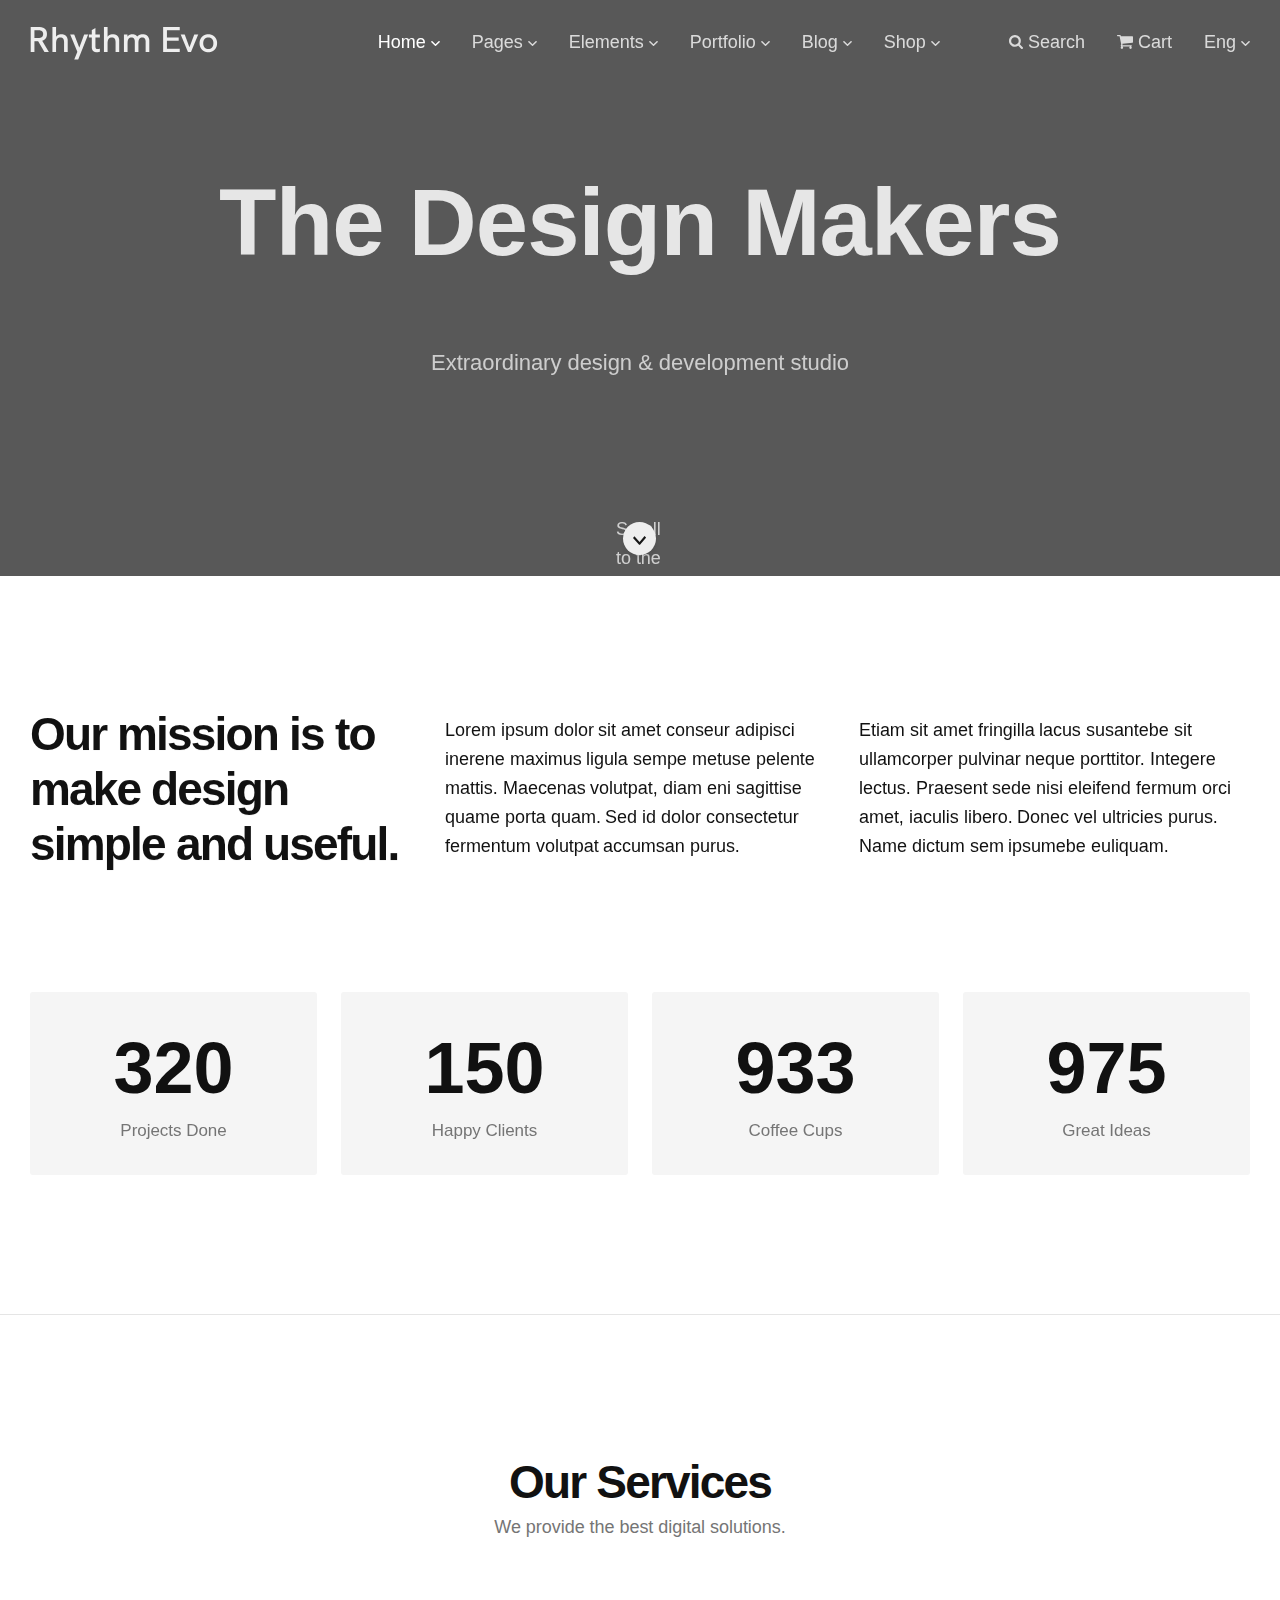
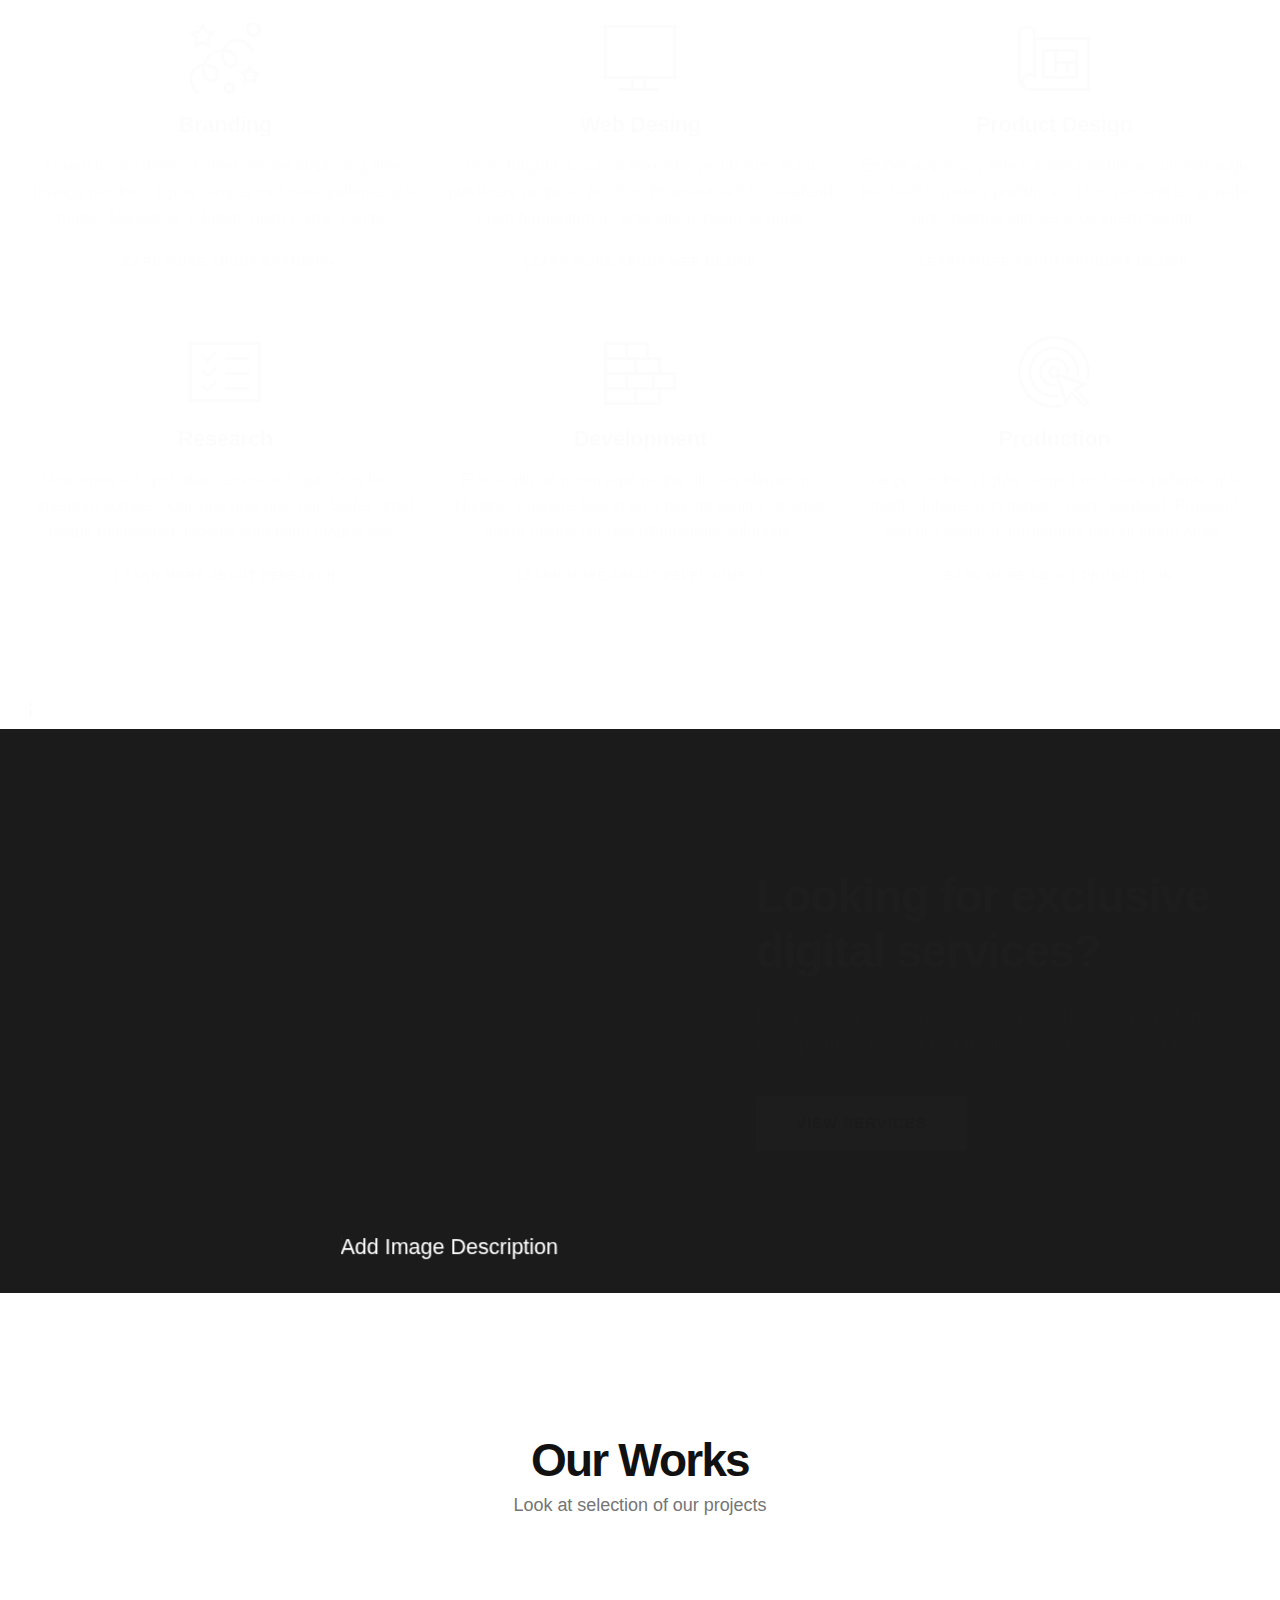
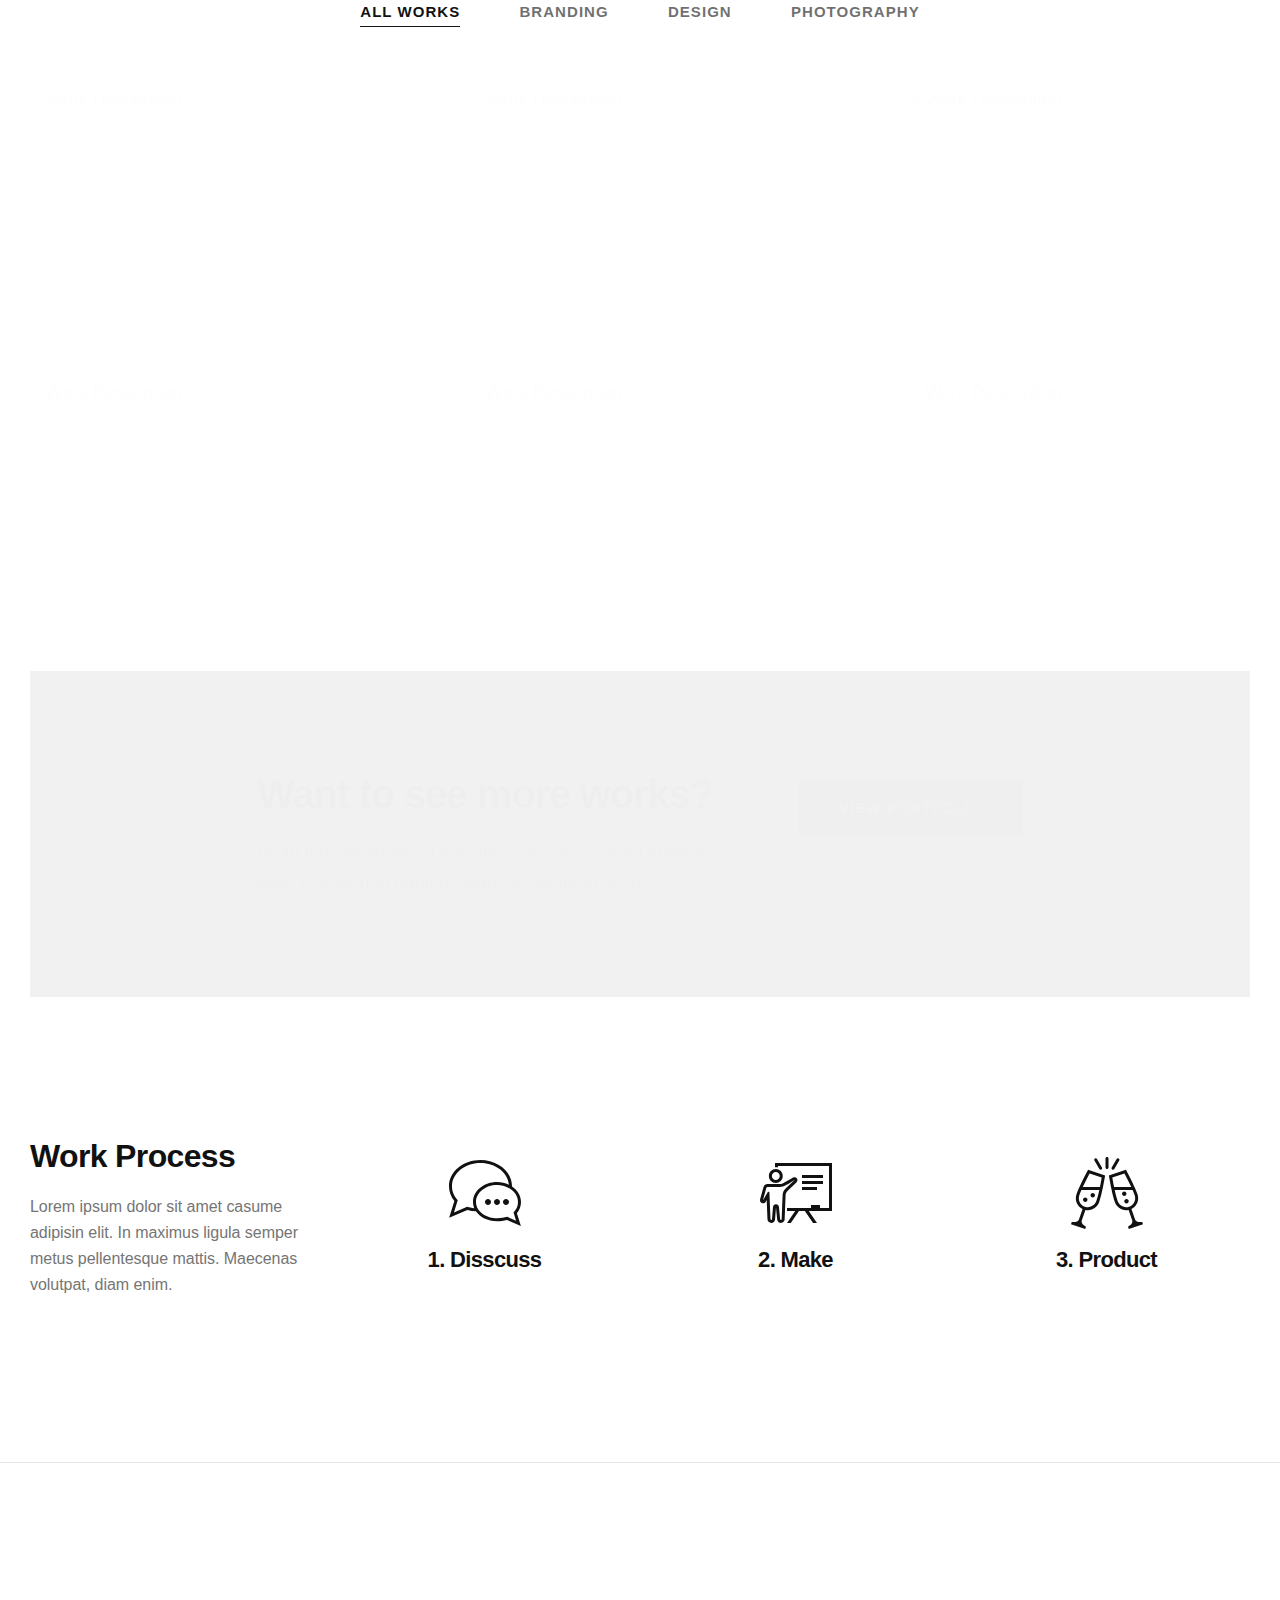
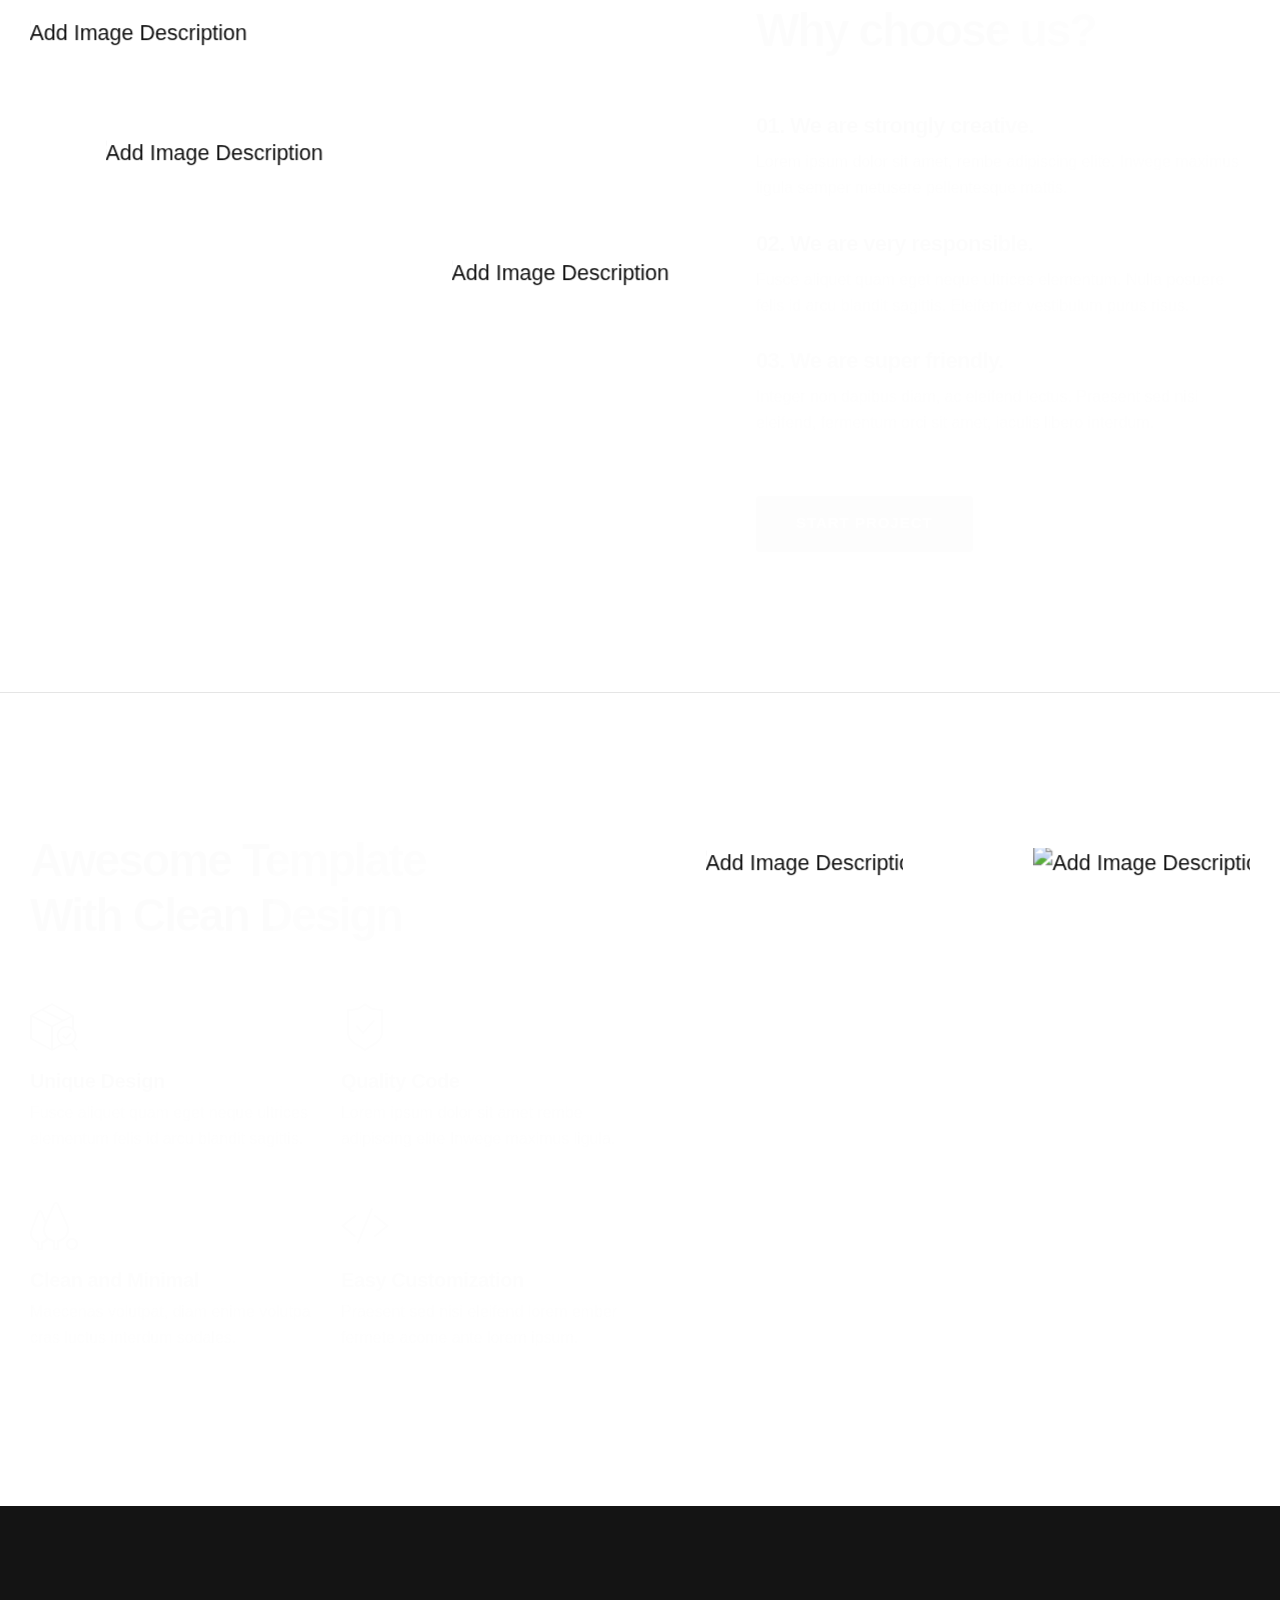
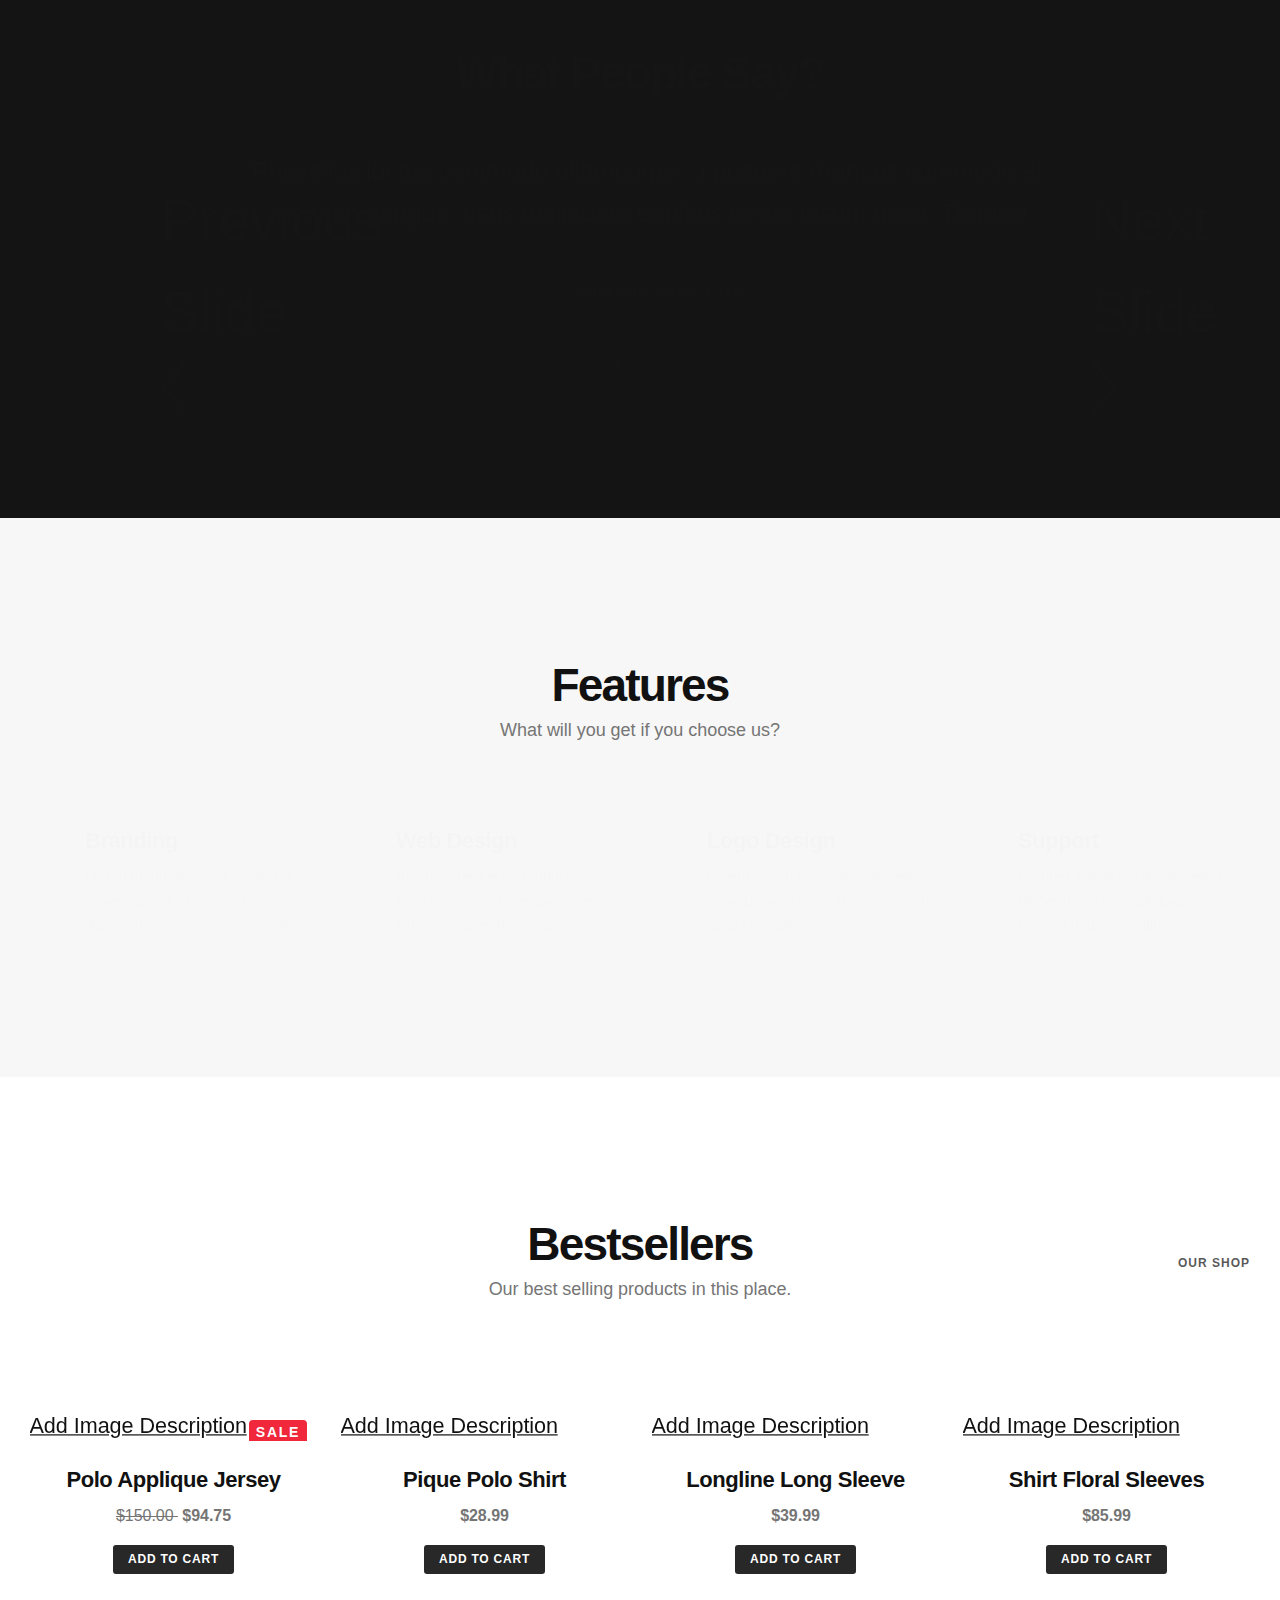
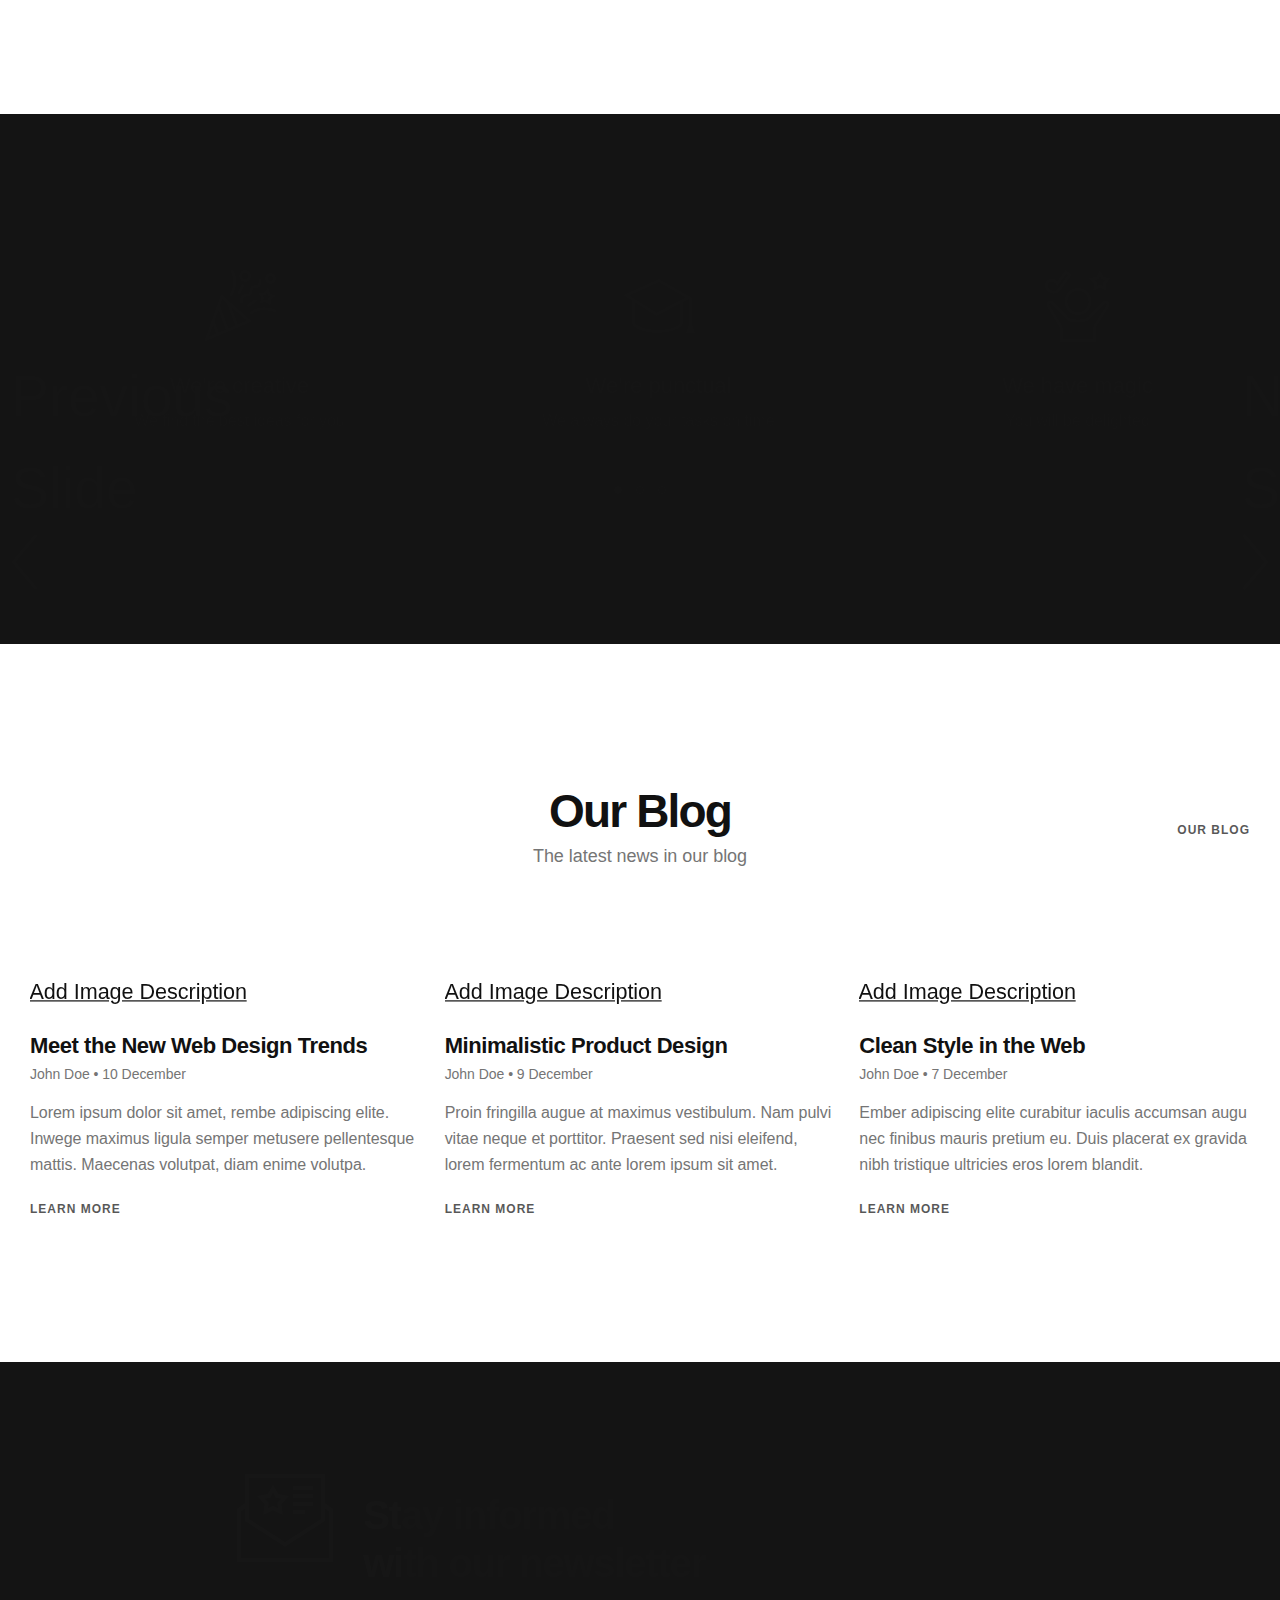
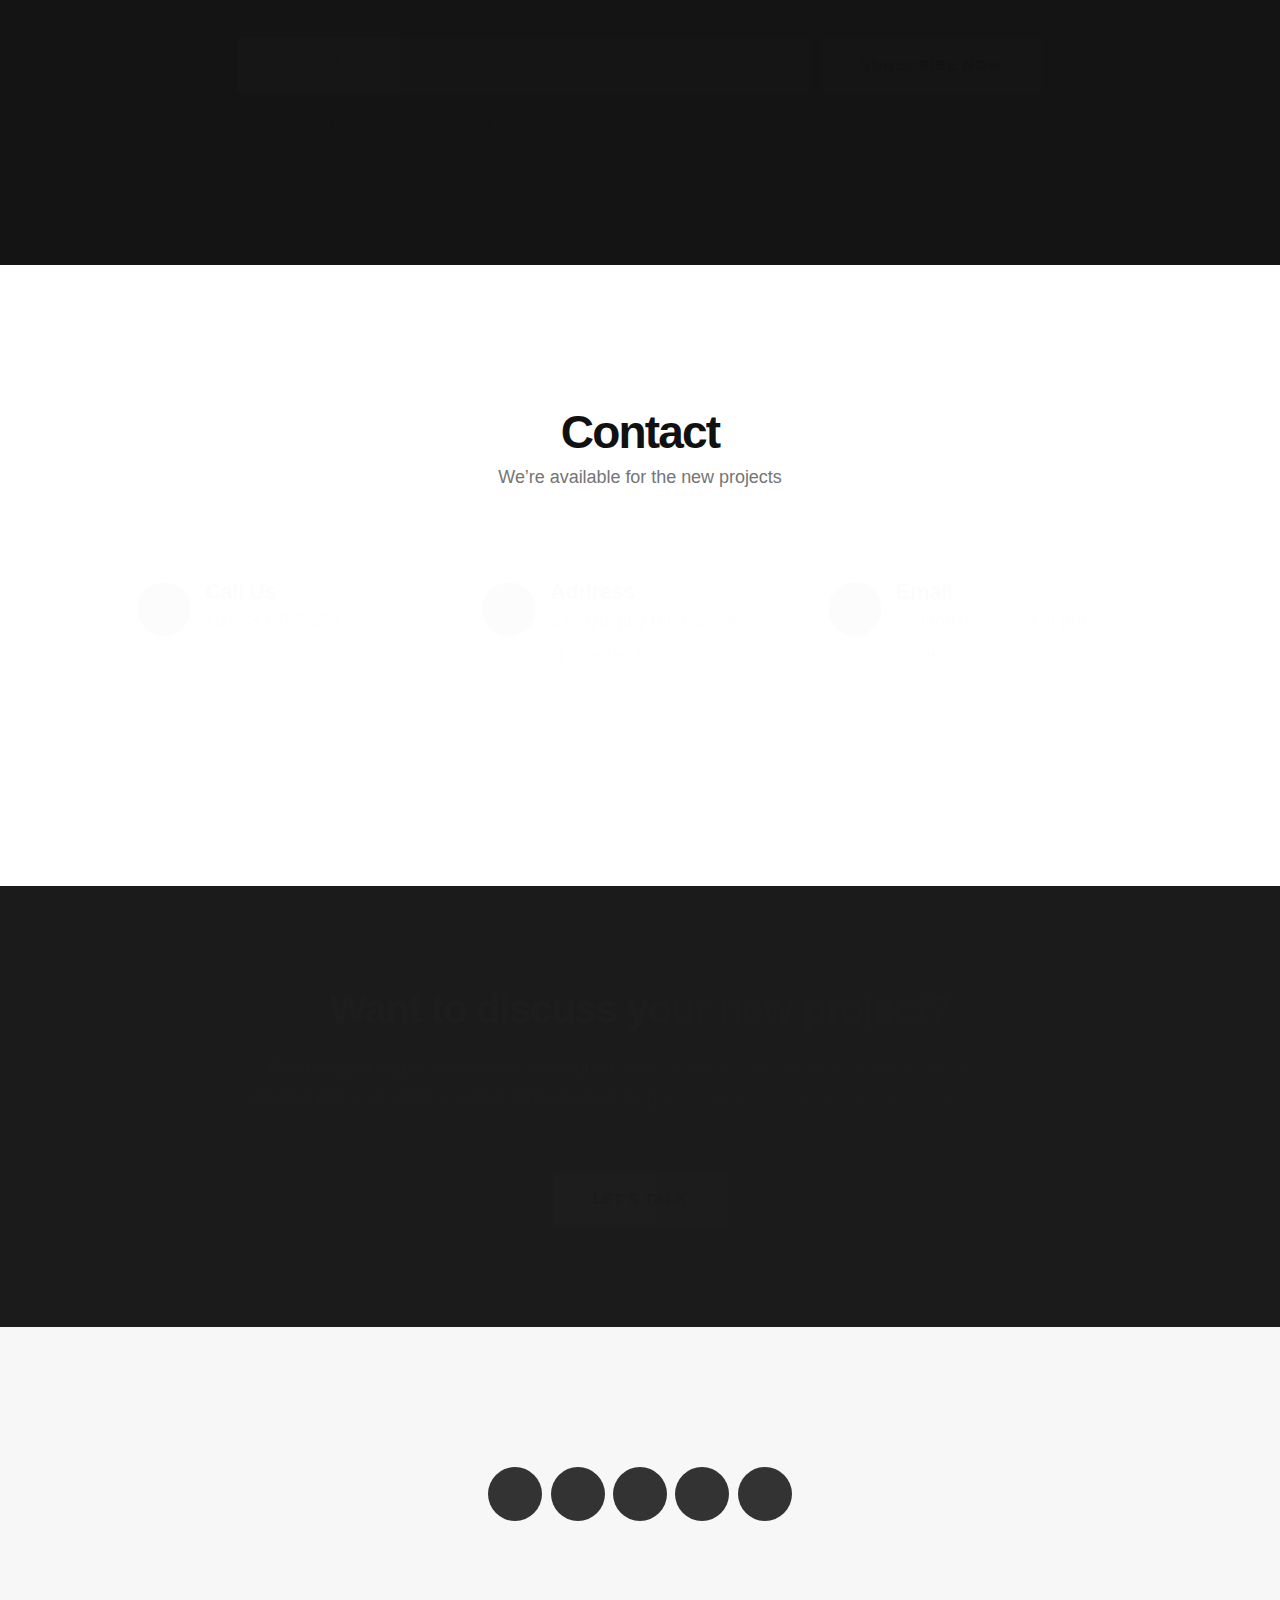
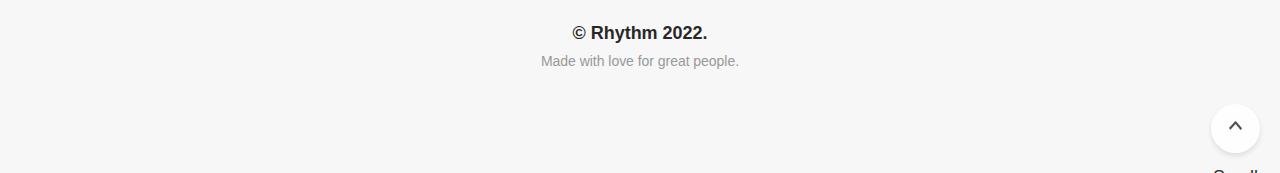
==== index.html @ b348f6f2 "Some cool assets B)" ====
<!DOCTYPE html>
<html lang="en" data-fbscriptallow="true" class="no-mobile no-touch" style="--vh:5.76px;"><link type="text/css" rel="stylesheet" id="dark-mode-custom-link"><link type="text/css" rel="stylesheet" id="dark-mode-general-link"><style lang="en" type="text/css" id="dark-mode-custom-style"></style><style lang="en" type="text/css" id="dark-mode-native-style"></style><style lang="en" type="text/css" id="dark-mode-native-sheet"></style><head><meta http-equiv="Content-Type" content="text/html; charset=UTF-8">
        <title>AceSardonyx</title>
        <meta name="description" content="KaiokaCore Beta">  
        
        <meta name="author" content="https://teakai.xyz">
        <!--[if IE]><meta http-equiv='X-UA-Compatible' content='IE=edge,chrome=1'><![endif]-->
        <meta name="viewport" content="width=device-width, initial-scale=1.0">
        
        <!-- Icon -->
        <link rel="shortcut icon" href="./favicon.ico">

        <!-- le style -->
        <link rel="stylesheet" href="./css/bootstrap.min.css">
        <link rel="stylesheet" href="./css/style.css">
        <link rel="stylesheet" href="./css/style-responsive.css">
        <link rel="stylesheet" href="./css/vertical-rhythm.min.css">
        <link rel="stylesheet" href="./css/magnific-popup.css">
        <link rel="stylesheet" href="./css/owl.carousel.css">
        <link rel="stylesheet" href="./css/animate.min.css">
        <link rel="stylesheet" href="./css/splitting.css">
        
    <script>(function(){class RuffleMimeType{constructor(a,b,c){this.type=a,this.description=b,this.suffixes=c}}class RuffleMimeTypeArray{constructor(a){this.__mimetypes=[],this.__named_mimetypes={};for(let b of a)this.install(b)}install(a){let b=this.__mimetypes.length;this.__mimetypes.push(a),this.__named_mimetypes[a.type]=a,this[a.type]=a,this[b]=a}item(a){return this.__mimetypes[a]}namedItem(a){return this.__named_mimetypes[a]}get length(){return this.__mimetypes.length}}class RufflePlugin extends RuffleMimeTypeArray{constructor(a,b,c,d){super(d),this.name=a,this.description=b,this.filename=c}install(a){a.enabledPlugin||(a.enabledPlugin=this),super.install(a)}}class RufflePluginArray{constructor(a){this.__plugins=[],this.__named_plugins={};for(let b of a)this.install(b)}install(a){let b=this.__plugins.length;this.__plugins.push(a),this.__named_plugins[a.name]=a,this[a.name]=a,this[b]=a}item(a){return this.__plugins[a]}namedItem(a){return this.__named_plugins[a]}refresh(){}get length(){return this.__plugins.length}}const FLASH_PLUGIN=new RufflePlugin("Shockwave Flash","Shockwave Flash 32.0 r0","ruffle.js",[new RuffleMimeType("application/futuresplash","Shockwave Flash","spl"),new RuffleMimeType("application/x-shockwave-flash","Shockwave Flash","swf"),new RuffleMimeType("application/x-shockwave-flash2-preview","Shockwave Flash","swf"),new RuffleMimeType("application/vnd.adobe.flash.movie","Shockwave Flash","swf")]);function install_plugin(a){navigator.plugins.install||Object.defineProperty(navigator,"plugins",{value:new RufflePluginArray(navigator.plugins),writable:!1}),navigator.plugins.install(a),0<a.length&&!navigator.mimeTypes.install&&Object.defineProperty(navigator,"mimeTypes",{value:new RuffleMimeTypeArray(navigator.mimeTypes),writable:!1});for(var b=0;b<a.length;b+=1)navigator.mimeTypes.install(a[b])}install_plugin(FLASH_PLUGIN);})();</script><script src="chrome-extension://donbcfbmhbcapadipfkeojnmajbakjdc/dist/ruffle.js?id=87839919395"></script><style id="fit-vids-style">.fluid-width-video-wrapper{width:100%;position:relative;padding:0;}.fluid-width-video-wrapper iframe,.fluid-width-video-wrapper object,.fluid-width-video-wrapper embed {position:absolute;top:0;left:0;width:100%;height:100%;}</style><meta name="shimejiBrowserExtensionId" content="gohjpllcolmccldfdggmamodembldgpc" data-version="1.6.5"><style type="text/css">
@charset "UTF-8";
/*!
 * jQuery contextMenu - Plugin for simple contextMenu handling
 *
 * Version: v2.5.0
 *
 * Authors: Björn Brala (SWIS.nl), Rodney Rehm, Addy Osmani (patches for FF)
 * Web: http://swisnl.github.io/jQuery-contextMenu/
 *
 * Copyright (c) 2011-2017 SWIS BV and contributors
 *
 * Licensed under
 *   MIT License http://www.opensource.org/licenses/mit-license
 *
 * Date: 2017-05-25T11:30:28.663Z
 */
@-webkit-keyframes cm-spin {
  0% {
    -webkit-transform: translateY(-50%) rotate(0deg);
            transform: translateY(-50%) rotate(0deg);
  }
  100% {
    -webkit-transform: translateY(-50%) rotate(359deg);
            transform: translateY(-50%) rotate(359deg);
  }
}
@-o-keyframes cm-spin {
  0% {
    -webkit-transform: translateY(-50%) rotate(0deg);
         -o-transform: translateY(-50%) rotate(0deg);
            transform: translateY(-50%) rotate(0deg);
  }
  100% {
    -webkit-transform: translateY(-50%) rotate(359deg);
         -o-transform: translateY(-50%) rotate(359deg);
            transform: translateY(-50%) rotate(359deg);
  }
}
@keyframes cm-spin {
  0% {
    -webkit-transform: translateY(-50%) rotate(0deg);
         -o-transform: translateY(-50%) rotate(0deg);
            transform: translateY(-50%) rotate(0deg);
  }
  100% {
    -webkit-transform: translateY(-50%) rotate(359deg);
         -o-transform: translateY(-50%) rotate(359deg);
            transform: translateY(-50%) rotate(359deg);
  }
}

@font-face {
  font-family: "context-menu-icons";
  font-style: normal;
  font-weight: normal;

  src: url("font/context-menu-icons.eot?4yg1f");
  src: url("font/context-menu-icons.eot?4yg1f#iefix") format("embedded-opentype"), url("font/context-menu-icons.woff2?4yg1f") format("woff2"), url("font/context-menu-icons.woff?4yg1f") format("woff"), url("font/context-menu-icons.ttf?4yg1f") format("truetype");
}

.context-menu-icon-add:before {
  content: "EA01";
}

.context-menu-icon-copy:before {
  content: "EA02";
}

.context-menu-icon-cut:before {
  content: "EA03";
}

.context-menu-icon-delete:before {
  content: "EA04";
}

.context-menu-icon-edit:before {
  content: "EA05";
}

.context-menu-icon-loading:before {
  content: "EA06";
}

.context-menu-icon-paste:before {
  content: "EA07";
}

.context-menu-icon-quit:before {
  content: "EA08";
}

.context-menu-icon::before {
  position: absolute;
  top: 50%;
  left: 0;
  width: 2em;
  font-family: "context-menu-icons";
  font-size: 1em;
  font-style: normal;
  font-weight: normal;
  line-height: 1;
  color: #2980b9;
  text-align: center;
  -webkit-transform: translateY(-50%);
      -ms-transform: translateY(-50%);
       -o-transform: translateY(-50%);
          transform: translateY(-50%);

  -webkit-font-smoothing: antialiased;
  -moz-osx-font-smoothing: grayscale;
}

.context-menu-icon.context-menu-hover:before {
  color: #fff;
}

.context-menu-icon.context-menu-disabled::before {
  color: #bbb;
}

.context-menu-icon.context-menu-icon-loading:before {
  -webkit-animation: cm-spin 2s infinite;
       -o-animation: cm-spin 2s infinite;
          animation: cm-spin 2s infinite;
}

.context-menu-icon.context-menu-icon--fa {
  display: list-item;
  font-family: inherit;
}
.context-menu-icon.context-menu-icon--fa::before {
  position: absolute;
  top: 50%;
  left: 0;
  width: 2em;
  font-family: FontAwesome;
  font-size: 1em;
  font-style: normal;
  font-weight: normal;
  line-height: 1;
  color: #2980b9;
  text-align: center;
  -webkit-transform: translateY(-50%);
      -ms-transform: translateY(-50%);
       -o-transform: translateY(-50%);
          transform: translateY(-50%);

  -webkit-font-smoothing: antialiased;
  -moz-osx-font-smoothing: grayscale;
}
.context-menu-icon.context-menu-icon--fa.context-menu-hover:before {
  color: #fff;
}
.context-menu-icon.context-menu-icon--fa.context-menu-disabled::before {
  color: #bbb;
}

.context-menu-list {
  position: absolute;
  display: inline-block;
  min-width: 13em;
  max-width: 26em;
  padding: .25em 0;
  margin: .3em;
  font-family: inherit;
  font-size: inherit;
  list-style-type: none;
  background: #fff;
  border: 1px solid #bebebe;
  border-radius: .2em;
  -webkit-box-shadow: 0 2px 5px rgba(0, 0, 0, .5);
          box-shadow: 0 2px 5px rgba(0, 0, 0, .5);
}

.context-menu-item {
  position: relative;
  padding: .2em 2em;
  color: #2f2f2f;
  -webkit-user-select: none;
     -moz-user-select: none;
      -ms-user-select: none;
          user-select: none;
  background-color: #fff;
}

.context-menu-separator {
  padding: 0;
  margin: .35em 0;
  border-bottom: 1px solid #e6e6e6;
}

.context-menu-item > label > input,
.context-menu-item > label > textarea {
  -webkit-user-select: text;
     -moz-user-select: text;
      -ms-user-select: text;
          user-select: text;
}

.context-menu-item.context-menu-hover {
  color: #fff;
  cursor: pointer;
  background-color: #2980b9;
}

.context-menu-item.context-menu-disabled {
  color: #bbb;
  cursor: default;
  background-color: #fff;
}

.context-menu-input.context-menu-hover {
  color: #2f2f2f;
  cursor: default;
}

.context-menu-submenu:after {
  position: absolute;
  top: 50%;
  right: .5em;
  z-index: 1;
  width: 0;
  height: 0;
  content: '';
  border-color: transparent transparent transparent #2f2f2f;
  border-style: solid;
  border-width: .25em 0 .25em .25em;
  -webkit-transform: translateY(-50%);
      -ms-transform: translateY(-50%);
       -o-transform: translateY(-50%);
          transform: translateY(-50%);
}

/**
 * Inputs
 */
.context-menu-item.context-menu-input {
  padding: .3em .6em;
}

/* vertically align inside labels */
.context-menu-input > label > * {
  vertical-align: top;
}

/* position checkboxes and radios as icons */
.context-menu-input > label > input[type="checkbox"],
.context-menu-input > label > input[type="radio"] {
  position: relative;
  top: .12em;
  margin-right: .4em;
}

.context-menu-input > label {
  margin: 0;
}

.context-menu-input > label,
.context-menu-input > label > input[type="text"],
.context-menu-input > label > textarea,
.context-menu-input > label > select {
  display: block;
  width: 100%;
  -webkit-box-sizing: border-box;
     -moz-box-sizing: border-box;
          box-sizing: border-box;
}

.context-menu-input > label > textarea {
  height: 7em;
}

.context-menu-item > .context-menu-list {
  top: .3em;
  /* re-positioned by js */
  right: -.3em;
  display: none;
}

.context-menu-item.context-menu-visible > .context-menu-list {
  display: block;
}

.context-menu-accesskey {
  text-decoration: underline;
}
</style><style type="text/css">
@import url('https://fonts.googleapis.com/css?family=Lato');

.context-menu-list {
  font-family: 'Lato', sans-serif !important;
  font-size: 14px;
  text-align: left;
  font-weight: normal;
  width: 200px;
}
.context-menu-item {
  font-weight: inherit;
  font-size: inherit;
  line-height: inherit;
  text-align: left;
}
.contextmenu-item-custom.contextmenu-item-custom__accent:not(:hover) {
  background-color: #f8ffeb;
}
.contextmenu-item-custom.contextmenu-item-custom__success:not(:hover) {
  background-color: #eeffcd;
}
</style><style type="text/css">#_copy{align-items:center;background:#4494d5;border-radius:3px;color:#fff;cursor:pointer;display:flex;font-size:13px;height:30px;justify-content:center;position:absolute;width:60px;z-index:1000}#select-tooltip,#sfModal,.modal-backdrop,div[id^=reader-helper]{display:none!important}.modal-open{overflow:auto!important}._sf_adjust_body{padding-right:0!important}.super_copy_btns_div{position:fixed;width:154px;left:10px;top:45%;background:#e7f1ff;border:2px solid #4595d5;font-weight:600;border-radius:2px;font-family:-apple-system,BlinkMacSystemFont,Segoe UI,PingFang SC,Hiragino Sans GB,Microsoft YaHei,Helvetica Neue,Helvetica,Arial,sans-serif,Apple Color Emoji,Segoe UI Emoji,Segoe UI Symbol;z-index:5000}.super_copy_btns_logo{width:100%;background:#4595d5;text-align:center;font-size:12px;color:#e7f1ff;line-height:30px;height:30px}.super_copy_btns_btn{display:block;width:128px;height:28px;background:#7f5711;border-radius:4px;color:#fff;font-size:12px;border:0;outline:0;margin:8px auto;font-weight:700;cursor:pointer;opacity:.9}.super_copy_btns_btn:hover{opacity:.8}.super_copy_btns_btn:active{opacity:1}</style></head>



    <body class="appear-animate js-focus-visible" _c_t_common="1" _c_t_j1="1">
        
        <!-- Page Loader -->        
        <div class="page-loader" style="display: none;">
            <div class="loader" style="display: none;">Loading...</div>
        </div>
        <!-- End Page Loader -->

        <!-- Skip to Content -->
        <a href="#main" class="btn skip-to-content">Skip to Content</a>
        <!-- End Skip to Content -->
        
        <!-- Page Wrap -->
        <div class="page" id="top">
            
            <!-- Navigation panel -->
            <nav class="main-nav dark stick-fixed wow-menubar js-transparent fadeInDownShort animated transparent">
                <div class="full-wrapper relative clearfix">
                    
                    <!-- Icon -->
                    <div class="nav-logo-wrap local-scroll">
                        <a href="./index.html" class="logo">
                            <img src="./i/logo-white.png" alt="icon" width="188" height="37">
                        </a>
                    </div>
                    
                    <!-- Mobile Menu Button -->
                    <div class="mobile-nav" role="button" tabindex="0" aria-expanded="false" style="height: 85px; line-height: 85px;">
                        <i class="fa fa-bars" aria-hidden="true"></i>
                        <span class="sr-only">Menu</span>
                    </div>
                      
                    <!-- Main Menu -->
                    <div class="inner-nav desktop-nav">
                        <ul class="clearlist">
                            
                            <!-- Item With Sub -->
                            <li>
                                <a href="#" class="mn-has-sub active" role="button" aria-expanded="false" aria-haspopup="true" style="height: 85px; line-height: 85px;">Home <i class="mn-has-sub-icon"></i></a>
                                
                                <!-- Sub Multilevel -->
                                <ul class="mn-sub mn-has-multi">
                                    
                                    <!-- Sub Column -->
                                    <li class="mn-sub-multi">
                                        <a class="#multi-page">Multi Page</a>
                                        
                                        <ul>
                                            <li>
                                                <a href="">Main Demo</a>
                                            </li>
                                            <li>
                                                <a href="http://rhythm.heis.pro/rhythm-evolution/mp-index-01.html">Image Parallax 1</a>
                                            </li>
                                            <li>
                                                <a href="http://rhythm.heis.pro/rhythm-evolution/mp-index-02.html">Image Parallax 2</a>
                                            </li>
                                            <li>
                                                <a href="http://rhythm.heis.pro/rhythm-evolution/mp-index-03.html">Image Parallax 3</a>
                                            </li>
                                            <li>
                                                <a href="http://rhythm.heis.pro/rhythm-evolution/mp-index-04.html">Image Parallax 4</a>
                                            </li>
                                            <li>
                                                <a href="http://rhythm.heis.pro/rhythm-evolution/mp-index-06.html">Image Parallax 5</a>
                                            </li>
                                            <li>
                                                <a href="http://rhythm.heis.pro/rhythm-evolution/mp-index-12.html">Fullwidth Image</a>
                                            </li>
                                            <li>
                                                <a href="http://rhythm.heis.pro/rhythm-evolution/mp-index-05.html">Text Rotator</a>
                                            </li>
                                            <li>
                                                <a href="http://rhythm.heis.pro/rhythm-evolution/mp-index-15.html">Typed Text</a>
                                            </li>
                                            <li>
                                                <a href="http://rhythm.heis.pro/rhythm-evolution/mp-index-07.html">Slider Fullscreen</a>
                                            </li>
                                            <li>
                                                <a href="http://rhythm.heis.pro/rhythm-evolution/mp-index-08.html">Slider Zoom Effect</a>
                                            </li>
                                            <li>
                                                <a href="http://rhythm.heis.pro/rhythm-evolution/mp-index-09.html">Slider Fullwidth</a>
                                            </li>
                                            <li>
                                                <a href="http://rhythm.heis.pro/rhythm-evolution/mp-index-10.html">Slider Background</a>
                                            </li>
                                        </ul>
                                        
                                    </li>
                                    <!-- End Sub Column -->
                                    
                                    <!-- Sub Column -->
                                    <li class="mn-sub-multi">
                                        <a class="mn-group-title">&nbsp;</a>
                                        
                                        <ul>
                                            <li>
                                                <a href="http://rhythm.heis.pro/rhythm-evolution/mp-index-17.html">Slider Animation 1</a>
                                            </li>
                                            <li>
                                                <a href="http://rhythm.heis.pro/rhythm-evolution/mp-index-18.html">Slider Animation 2</a>
                                            </li>
                                            <li>
                                                <a href="http://rhythm.heis.pro/rhythm-evolution/mp-index-20.html">Content Slider</a>
                                            </li>
                                            <li>
                                                <a href="http://rhythm.heis.pro/rhythm-evolution/mp-index-11.html">With Play Button</a>
                                            </li>
                                            <li>
                                                <a href="http://rhythm.heis.pro/rhythm-evolution/mp-index-13.html">BG Video Fullwidth</a>
                                            </li>
                                            <li>
                                                <a href="http://rhythm.heis.pro/rhythm-evolution/mp-index-14.html">BG Video Fullscreen</a>
                                            </li>
                                            <li>
                                                <a href="http://rhythm.heis.pro/rhythm-evolution/mp-index-19.html">BG HTML5 Video</a>
                                            </li>
                                            <li>
                                                <a href="http://rhythm.heis.pro/rhythm-evolution/mp-index-23.html">Floating Image</a>
                                            </li>
                                            <li>
                                                <a href="http://rhythm.heis.pro/rhythm-evolution/mp-index-24.html">Floating Images</a>
                                            </li>
                                            <li>
                                                <a href="http://rhythm.heis.pro/rhythm-evolution/mp-index-21.html">Wave Edge</a>
                                            </li>
                                            <li>
                                                <a href="http://rhythm.heis.pro/rhythm-evolution/mp-index-22.html">Round Edge</a>
                                            </li>
                                            <li>
                                                <a href="http://rhythm.heis.pro/rhythm-evolution/mp-index-16.html">Agency Header</a>
                                            </li>
                                            <li>
                                                <a href="http://rhythm.heis.pro/rhythm-evolution/intro-dark.html">Dark Version <span class="label-new round">New</span></a>
                                            </li>
                                        </ul>
                                        
                                    </li>
                                    <!-- End Sub Column -->
                                    
                                    
                                    <!-- Sub Column -->
                                    <li class="mn-sub-multi">
                                        <a class="mn-group-title" href="http://rhythm.heis.pro/rhythm-evolution/intro.html#one-page">One Page</a>
                                        
                                        <ul>
                                            <li>
                                                <a href="http://rhythm.heis.pro/rhythm-evolution/index.html">Main Demo</a>
                                            </li>
                                            <li>
                                                <a href="http://rhythm.heis.pro/rhythm-evolution/index-01.html">Image Parallax 1</a>
                                            </li>
                                            <li>
                                                <a href="http://rhythm.heis.pro/rhythm-evolution/index-02.html">Image Parallax 2</a>
                                            </li>
                                            <li>
                                                <a href="http://rhythm.heis.pro/rhythm-evolution/index-03.html">Image Parallax 3</a>
                                            </li>
                                            <li>
                                                <a href="http://rhythm.heis.pro/rhythm-evolution/index-04.html">Image Parallax 4</a>
                                            </li>
                                            <li>
                                                <a href="http://rhythm.heis.pro/rhythm-evolution/index-06.html">Image Parallax 5</a>
                                            </li>
                                            <li>
                                                <a href="http://rhythm.heis.pro/rhythm-evolution/index-12.html">Fullwidth Image</a>
                                            </li>
                                            <li>
                                                <a href="http://rhythm.heis.pro/rhythm-evolution/index-05.html">Text Rotator</a>
                                            </li>
                                            <li>
                                                <a href="http://rhythm.heis.pro/rhythm-evolution/index-15.html">Typed Text</a>
                                            </li>
                                            <li>
                                                <a href="http://rhythm.heis.pro/rhythm-evolution/index-07.html">Slider Fullscreen</a>
                                            </li>
                                            <li>
                                                <a href="http://rhythm.heis.pro/rhythm-evolution/index-08.html">Slider Zoom Effect</a>
                                            </li>
                                            <li>
                                                <a href="http://rhythm.heis.pro/rhythm-evolution/index-09.html">Slider Fullwidth</a>
                                            </li>
                                            <li>
                                                <a href="http://rhythm.heis.pro/rhythm-evolution/index-10.html">Slider Background</a>
                                            </li>
                                        </ul>
                                        
                                    </li>
                                    <!-- End Sub Column -->
                                    
                                    <!-- Sub Column -->
                                    <li class="mn-sub-multi">
                                        <a class="mn-group-title">&nbsp;</a>
                                        
                                        <ul>
                                            <li>
                                                <a href="http://rhythm.heis.pro/rhythm-evolution/index-17.html">Slider Animation 1</a>
                                            </li>
                                            <li>
                                                <a href="http://rhythm.heis.pro/rhythm-evolution/index-18.html">Slider Animation 2</a>
                                            </li>
                                            <li>
                                                <a href="http://rhythm.heis.pro/rhythm-evolution/index-20.html">Content Slider</a>
                                            </li>
                                            <li>
                                                <a href="http://rhythm.heis.pro/rhythm-evolution/index-11.html">With Play Button</a>
                                            </li>
                                            <li>
                                                <a href="http://rhythm.heis.pro/rhythm-evolution/index-13.html">BG Video Fullwidth</a>
                                            </li>
                                            <li>
                                                <a href="http://rhythm.heis.pro/rhythm-evolution/index-14.html">BG Video Fullscreen</a>
                                            </li>
                                            <li>
                                                <a href="http://rhythm.heis.pro/rhythm-evolution/index-19.html">BG HTML5 Video</a>
                                            </li>
                                            <li>
                                                <a href="http://rhythm.heis.pro/rhythm-evolution/index-23.html">Floating Image</a>
                                            </li>
                                            <li>
                                                <a href="http://rhythm.heis.pro/rhythm-evolution/index-24.html">Floating Images</a>
                                            </li>
                                            <li>
                                                <a href="http://rhythm.heis.pro/rhythm-evolution/index-21.html">Wave Edge</a>
                                            </li>
                                            <li>
                                                <a href="http://rhythm.heis.pro/rhythm-evolution/index-22.html">Round Edge</a>
                                            </li>
                                            <li>
                                                <a href="http://rhythm.heis.pro/rhythm-evolution/index-16.html">Agency Header</a>
                                            </li>
                                            <li>
                                                <a href="http://rhythm.heis.pro/rhythm-evolution/intro-dark.html">Dark Version <span class="label-new round">New</span></a>
                                            </li>
                                        </ul>
                                        
                                    </li>
                                    <!-- End Sub Column -->
                                    
                                </ul>
                                <!-- End Sub Multilevel -->
                                
                            </li>
                            <!-- End Item With Sub -->
                            
                            <!-- Item With Sub -->
                            <li>
                                <a href="http://rhythm.heis.pro/rhythm-evolution/mp-index.html#" class="mn-has-sub" role="button" aria-expanded="false" aria-haspopup="true" style="height: 85px; line-height: 85px;">Pages <i class="mn-has-sub-icon"></i></a>
                                
                                <!-- Sub Multilevel -->
                                <ul class="mn-sub mn-has-multi">
                                    
                                    <li class="mn-sub-multi">
                                        <a class="mn-group-title">Group 1</a>
                                        
                                        <ul>
                                            <li>
                                                <a href="http://rhythm.heis.pro/rhythm-evolution/pages-about-1.html">About Us 1</a>
                                            </li>
                                            <li>
                                                <a href="http://rhythm.heis.pro/rhythm-evolution/pages-about-2.html">About Us 2</a>
                                            </li>
                                            <li>
                                                <a href="http://rhythm.heis.pro/rhythm-evolution/pages-about-3.html">About Us 3</a>
                                            </li>
                                            <li>
                                                <a href="http://rhythm.heis.pro/rhythm-evolution/pages-services-1.html">Services 1</a>
                                            </li>
                                            <li>
                                                <a href="http://rhythm.heis.pro/rhythm-evolution/pages-services-2.html">Services 2</a>
                                            </li>
                                            <li>
                                                <a href="http://rhythm.heis.pro/rhythm-evolution/pages-services-3.html">Services 3</a>
                                            </li>
                                            <li>
                                                <a href="http://rhythm.heis.pro/rhythm-evolution/pages-clients.html">Clients</a>
                                            </li>
                                            <li>
                                                <a href="http://rhythm.heis.pro/rhythm-evolution/pages-landing.html">Landing Page</a>
                                            </li>
                                        </ul>
                                        
                                    </li>
                                    
                                    <li class="mn-sub-multi">
                                        <a class="mn-group-title">Group 2</a>
                                        
                                        <ul>
                                            <li>
                                                <a href="http://rhythm.heis.pro/rhythm-evolution/pages-team-1.html">Team 1</a>
                                            </li>
                                            <li>
                                                <a href="http://rhythm.heis.pro/rhythm-evolution/pages-team-2.html">Team 2</a>
                                            </li>
                                            <li>
                                                <a href="http://rhythm.heis.pro/rhythm-evolution/pages-faq-1.html">FAQ 1</a>
                                            </li>
                                            <li>
                                                <a href="http://rhythm.heis.pro/rhythm-evolution/pages-faq-2.html">FAQ 2</a>
                                            </li>
                                            <li>
                                                <a href="http://rhythm.heis.pro/rhythm-evolution/pages-pricing-1.html">Pricing 1</a>
                                            </li>
                                            <li>
                                                <a href="http://rhythm.heis.pro/rhythm-evolution/pages-pricing-2.html">Pricing 2</a>
                                            </li>
                                            <li>
                                                <a href="http://rhythm.heis.pro/rhythm-evolution/pages-contact-1.html">Contact 1</a>
                                            </li>
                                            <li>
                                                <a href="http://rhythm.heis.pro/rhythm-evolution/pages-contact-2.html">Contact 2</a>
                                            </li>
                                        </ul>
                                        
                                    </li>
                                    
                                    <li class="mn-sub-multi">
                                        <a class="mn-group-title">Group 3</a>
                                        
                                        <ul>
                                            <li>
                                                <a href="http://rhythm.heis.pro/rhythm-evolution/pages-gallery-1col.html">Gallery Col 1</a>
                                            </li>
                                            <li>
                                                <a href="http://rhythm.heis.pro/rhythm-evolution/pages-gallery-2col.html">Gallery Col 2</a>
                                            </li>
                                            <li>
                                                <a href="http://rhythm.heis.pro/rhythm-evolution/pages-gallery-3col.html">Gallery Col 3</a>
                                            </li>
                                            <li>
                                                <a href="http://rhythm.heis.pro/rhythm-evolution/pages-gallery-4col.html">Gallery Col 4</a>
                                            </li>
                                            <li>
                                                <a href="http://rhythm.heis.pro/rhythm-evolution/pages-gallery-6col.html">Gallery Col 6</a>
                                            </li>
                                            <li>
                                                <a href="http://rhythm.heis.pro/rhythm-evolution/pages-account.html">Login / Register</a>
                                            </li>
                                            <li>
                                                <a href="http://rhythm.heis.pro/rhythm-evolution/pages-under-construction.html">Under Construction</a>
                                            </li>
                                            <li>
                                                <a href="http://rhythm.heis.pro/rhythm-evolution/pages-404.html">Error 404</a>
                                            </li>
                                        </ul>
                                        
                                    </li>
                                
                                </ul>
                                <!-- End Sub Multilevel -->
                                
                            </li>
                            <!-- End Item With Sub -->
                            
                            <!-- Item With Sub -->
                            <li>
                                <a href="http://rhythm.heis.pro/rhythm-evolution/mp-index.html#" class="mn-has-sub" role="button" aria-expanded="false" aria-haspopup="true" style="height: 85px; line-height: 85px;">Elements <i class="mn-has-sub-icon"></i></a>
                                
                                <!-- Sub Multilevel -->
                                <ul class="mn-sub mn-has-multi">
                                    
                                    <li class="mn-sub-multi">
                                        
                                        <ul>
                                            <li>
                                                <a href="http://rhythm.heis.pro/rhythm-evolution/elements-accordions.html"><i class="fa fa-plus-circle fa-sm" aria-hidden="true"></i> Accordions</a>
                                            </li>
                                            <li>
                                                <a href="http://rhythm.heis.pro/rhythm-evolution/elements-animation.html"><i class="fa fa-play fa-sm" aria-hidden="true"></i> Animation</a>
                                            </li>
                                            <li>
                                                <a href="http://rhythm.heis.pro/rhythm-evolution/elements-bars.html"><i class="fa fa-tachometer-alt fa-sm" aria-hidden="true"></i> Bars (Progress)</a>
                                            </li>
                                            <li>
                                                <a href="http://rhythm.heis.pro/rhythm-evolution/elements-buttons.html"><i class="fa fa-link fa-sm" aria-hidden="true"></i> Buttons</a>
                                            </li>
                                            <li>
                                                <a href="http://rhythm.heis.pro/rhythm-evolution/elements-features.html"><i class="fa fa-th-large fa-sm" aria-hidden="true"></i> Features Box</a>
                                            </li>
                                            <li>
                                                <a href="http://rhythm.heis.pro/rhythm-evolution/elements-forms.html"><i class="fa fa-align-justify fa-sm" aria-hidden="true"></i> Form Fields</a>
                                            </li>
                                            <li>
                                                <a href="http://rhythm.heis.pro/rhythm-evolution/elements-grid.html"><i class="fa fa-th fa-sm" aria-hidden="true"></i> Grid</a>
                                            </li>
                                            <li>
                                                <a href="http://rhythm.heis.pro/rhythm-evolution/elements-iconmonstr.html"><i class="far fa-heart fa-sm" aria-hidden="true"></i> Icons Iconmonstr</a>
                                            </li>
                                            <li>
                                                <a href="http://rhythm.heis.pro/rhythm-evolution/elements-icons-fa.html"><i class="fa fa-heart fa-sm" aria-hidden="true"></i> Icons Font Awesome</a>
                                            </li>
                                            <li>
                                                <a href="http://rhythm.heis.pro/rhythm-evolution/elements-images-lazyload.html"><i class="fa fa-spinner fa-sm" aria-hidden="true"></i> Images Lazyload</a>
                                            </li>
                                            <li>
                                                <a href="http://rhythm.heis.pro/rhythm-evolution/elements-lightbox.html"><i class="fa fa-id-card fa-sm" aria-hidden="true"></i> Lightbox</a>
                                            </li>
                                            <li>
                                                <a href="http://rhythm.heis.pro/rhythm-evolution/elements-messages.html"><i class="fa fa-comment fa-sm" aria-hidden="true"></i> Messages</a>
                                            </li>
                                        </ul>
                                        
                                    </li>
                                    
                                    <li class="mn-sub-multi">
                                        
                                        <ul>
                                            <li>
                                                <a href="http://rhythm.heis.pro/rhythm-evolution/elements-page-titles.html"><i class="fa fa-feather fa-sm" aria-hidden="true"></i> Page Titles</a>
                                            </li>
                                            <li>
                                                <a href="http://rhythm.heis.pro/rhythm-evolution/elements-sliders.html"><i class="fa fa-chevron-circle-right fa-sm" aria-hidden="true"></i> Sliders</a>
                                            </li>
                                            <li>
                                                <a href="http://rhythm.heis.pro/rhythm-evolution/elements-sliders-lazyload.html"><i class="fa fa-chevron-circle-right fa-sm" aria-hidden="true"></i> Sliders Lazyload</a>
                                            </li>
                                            <li>
                                                <a href="http://rhythm.heis.pro/rhythm-evolution/elements-tabs.html"><i class="fa fa-columns fa-sm" aria-hidden="true"></i> Tabs</a>
                                            </li>
                                            <li>
                                                <a href="http://rhythm.heis.pro/rhythm-evolution/elements-typography.html"><i class="fa fa-font fa-sm" aria-hidden="true"></i> Typography</a>
                                            </li>
                                            <li>
                                                <a href="http://rhythm.heis.pro/rhythm-evolution/elements-video-sound.html"><i class="fab fa-youtube fa-sm" aria-hidden="true"></i> Video / Sound</a>
                                            </li>
                                            <li>
                                                <a href="http://rhythm.heis.pro/rhythm-evolution/elements-header-dark-light.html"><i class="fa fa-h-square fa-sm" aria-hidden="true"></i> Header Dark</a>
                                            </li>
                                            <li>
                                                <a href="http://rhythm.heis.pro/rhythm-evolution/elements-header-dark-transparent.html"><i class="fa fa-h-square fa-sm" aria-hidden="true"></i> Header Dark Transp</a>
                                            </li>
                                            <li>
                                                <a href="http://rhythm.heis.pro/rhythm-evolution/elements-header-white.html"><i class="fa fa-h-square fa-sm" aria-hidden="true"></i> Header White</a>
                                            </li>
                                            <li>
                                                <a href="http://rhythm.heis.pro/rhythm-evolution/elements-header-white-transparent.html"><i class="fa fa-h-square fa-sm" aria-hidden="true"></i> Header White Transp</a>
                                            </li>
                                            <li>
                                                <a href="http://rhythm.heis.pro/rhythm-evolution/elements-header-white-after-scroll.html"><i class="fa fa-h-square fa-sm" aria-hidden="true"></i> Header Scroll-White</a>
                                            </li>
                                        </ul>
                                    </li>
                                
                                </ul>
                                <!-- End Sub Multilevel -->
                                
                            </li>
                            <!-- End Item With Sub -->
                            
                            <!-- Item With Sub -->
                            <li>
                                <a href="http://rhythm.heis.pro/rhythm-evolution/mp-index.html#" class="mn-has-sub" role="button" aria-expanded="false" aria-haspopup="true" style="height: 85px; line-height: 85px;">Portfolio <i class="mn-has-sub-icon"></i></a>
                                
                                <!-- Sub -->
                                <ul class="mn-sub" style="display: none;">
                                    
                                    <li>
                                        <a href="http://rhythm.heis.pro/rhythm-evolution/mp-index.html#" class="mn-has-sub" role="button" aria-expanded="false" aria-haspopup="true">Boxed <i class="mn-has-sub-icon-right right"></i></a>
                                    
                                        <ul class="mn-sub">
                                            <li>
                                                <a href="http://rhythm.heis.pro/rhythm-evolution/portfolio-boxed-2col.html">2 Columns</a>
                                            </li>
                                            <li>
                                                <a href="http://rhythm.heis.pro/rhythm-evolution/portfolio-boxed-3col.html">3 Columns</a>
                                            </li>
                                            <li>
                                                <a href="http://rhythm.heis.pro/rhythm-evolution/portfolio-boxed-4col.html">4 Columns</a>
                                            </li>
                                            <li>
                                                <a href="http://rhythm.heis.pro/rhythm-evolution/portfolio-boxed-5col.html">5 Columns</a>
                                            </li>
                                            <li>
                                                <a href="http://rhythm.heis.pro/rhythm-evolution/portfolio-boxed-blackhover.html">Black Hovers</a>
                                            </li>
                                        </ul>
                                    </li>
                                    
                                    <li>
                                        <a href="http://rhythm.heis.pro/rhythm-evolution/mp-index.html#" class="mn-has-sub" role="button" aria-expanded="false" aria-haspopup="true">Boxed (Gutter) <i class="mn-has-sub-icon-right right"></i></a>
                                    
                                        <ul class="mn-sub">
                                            <li>
                                                <a href="http://rhythm.heis.pro/rhythm-evolution/portfolio-boxed-gutter-2col.html">2 Columns</a>
                                            </li>
                                            <li>
                                                <a href="http://rhythm.heis.pro/rhythm-evolution/portfolio-boxed-gutter-3col.html">3 Columns</a>
                                            </li>
                                            <li>
                                                <a href="http://rhythm.heis.pro/rhythm-evolution/portfolio-boxed-gutter-4col.html">4 Columns</a>
                                            </li>
                                            <li>
                                                <a href="http://rhythm.heis.pro/rhythm-evolution/portfolio-boxed-gutter-5col.html">5 Columns</a>
                                            </li>
                                            <li>
                                                <a href="http://rhythm.heis.pro/rhythm-evolution/portfolio-boxed-gutter-blackhover.html">Black Hovers</a>
                                            </li>
                                        </ul>
                                    </li>
                                    
                                    <li>
                                        <a href="http://rhythm.heis.pro/rhythm-evolution/mp-index.html#" class="mn-has-sub" role="button" aria-expanded="false" aria-haspopup="true">Boxed (Titles) <i class="mn-has-sub-icon-right right"></i></a>
                                    
                                        <ul class="mn-sub">
                                            <li>
                                                <a href="http://rhythm.heis.pro/rhythm-evolution/portfolio-boxed-titles-2col.html">2 Columns</a>
                                            </li>
                                            <li>
                                                <a href="http://rhythm.heis.pro/rhythm-evolution/portfolio-boxed-titles-3col.html">3 Columns</a>
                                            </li>
                                            <li>
                                                <a href="http://rhythm.heis.pro/rhythm-evolution/portfolio-boxed-titles-4col.html">4 Columns</a>
                                            </li>
                                            <li>
                                                <a href="http://rhythm.heis.pro/rhythm-evolution/portfolio-boxed-titles-5col.html">5 Columns</a>
                                            </li>
                                            <li>
                                                <a href="http://rhythm.heis.pro/rhythm-evolution/portfolio-boxed-titles-blackhover.html">Black Hovers</a>
                                            </li>
                                        </ul>
                                    </li>
                                    
                                    <li>
                                        <a href="http://rhythm.heis.pro/rhythm-evolution/mp-index.html#" class="mn-has-sub" role="button" aria-expanded="false" aria-haspopup="true">Wide <i class="mn-has-sub-icon-right right"></i></a>
                                    
                                        <ul class="mn-sub">
                                            <li>
                                                <a href="http://rhythm.heis.pro/rhythm-evolution/portfolio-wide-2col.html">2 Columns</a>
                                            </li>
                                            <li>
                                                <a href="http://rhythm.heis.pro/rhythm-evolution/portfolio-wide-3col.html">3 Columns</a>
                                            </li>
                                            <li>
                                                <a href="http://rhythm.heis.pro/rhythm-evolution/portfolio-wide-4col.html">4 Columns</a>
                                            </li>
                                            <li>
                                                <a href="http://rhythm.heis.pro/rhythm-evolution/portfolio-wide-5col.html">5 Columns</a>
                                            </li>
                                            <li>
                                                <a href="http://rhythm.heis.pro/rhythm-evolution/portfolio-wide-blackhover.html">Black Hovers</a>
                                            </li>
                                        </ul>
                                    </li>
                                    
                                    <li>
                                        <a href="http://rhythm.heis.pro/rhythm-evolution/mp-index.html#" class="mn-has-sub" role="button" aria-expanded="false" aria-haspopup="true">Wide (Gutter) <i class="mn-has-sub-icon-right right"></i></a>
                                    
                                        <ul class="mn-sub">
                                            <li>
                                                <a href="http://rhythm.heis.pro/rhythm-evolution/portfolio-wide-gutter-2col.html">2 Columns</a>
                                            </li>
                                            <li>
                                                <a href="http://rhythm.heis.pro/rhythm-evolution/portfolio-wide-gutter-3col.html">3 Columns</a>
                                            </li>
                                            <li>
                                                <a href="http://rhythm.heis.pro/rhythm-evolution/portfolio-wide-gutter-4col.html">4 Columns</a>
                                            </li>
                                            <li>
                                                <a href="http://rhythm.heis.pro/rhythm-evolution/portfolio-wide-gutter-5col.html">5 Columns</a>
                                            </li>
                                            <li>
                                                <a href="http://rhythm.heis.pro/rhythm-evolution/portfolio-wide-gutter-blackhover.html">Black Hovers</a>
                                            </li>
                                        </ul>
                                    </li>
                                    
                                    <li>
                                        <a href="http://rhythm.heis.pro/rhythm-evolution/mp-index.html#" class="mn-has-sub" role="button" aria-expanded="false" aria-haspopup="true">Wide (Titles) <i class="mn-has-sub-icon-right right"></i></a>
                                    
                                        <ul class="mn-sub">
                                            <li>
                                                <a href="http://rhythm.heis.pro/rhythm-evolution/portfolio-wide-titles-2col.html">2 Columns</a>
                                            </li>
                                            <li>
                                                <a href="http://rhythm.heis.pro/rhythm-evolution/portfolio-wide-titles-3col.html">3 Columns</a>
                                            </li>
                                            <li>
                                                <a href="http://rhythm.heis.pro/rhythm-evolution/portfolio-wide-titles-4col.html">4 Columns</a>
                                            </li>
                                            <li>
                                                <a href="http://rhythm.heis.pro/rhythm-evolution/portfolio-wide-titles-5col.html">5 Columns</a>
                                            </li>
                                            <li>
                                                <a href="http://rhythm.heis.pro/rhythm-evolution/portfolio-wide-titles-blackhover.html">Black Hovers</a>
                                            </li>
                                        </ul>
                                    </li>
                                    
                                    <li>
                                        <a href="http://rhythm.heis.pro/rhythm-evolution/mp-index.html#" class="mn-has-sub" role="button" aria-expanded="false" aria-haspopup="true">Masonry <i class="mn-has-sub-icon-right right"></i></a>
                                    
                                        <ul class="mn-sub">
                                            <li>
                                                <a href="http://rhythm.heis.pro/rhythm-evolution/portfolio-masonry-2col.html">2 Columns</a>
                                            </li>
                                            <li>
                                                <a href="http://rhythm.heis.pro/rhythm-evolution/portfolio-masonry-3col.html">3 Columns</a>
                                            </li>
                                            <li>
                                                <a href="http://rhythm.heis.pro/rhythm-evolution/portfolio-masonry-4col.html">4 Columns</a>
                                            </li>
                                            <li>
                                                <a href="http://rhythm.heis.pro/rhythm-evolution/portfolio-masonry-5col.html">5 Columns</a>
                                            </li>
                                            <li>
                                                <a href="http://rhythm.heis.pro/rhythm-evolution/portfolio-masonry-blackhover.html">Black Hovers</a>
                                            </li>
                                        </ul>
                                    </li>
                                    
                                    <li>
                                        <a href="http://rhythm.heis.pro/rhythm-evolution/mp-index.html#" class="mn-has-sub" role="button" aria-expanded="false" aria-haspopup="true">Single <i class="mn-has-sub-icon-right right"></i></a>
                                    
                                        <ul class="mn-sub">
                                            <li>
                                                <a href="http://rhythm.heis.pro/rhythm-evolution/portfolio-single-1.html">Single 1</a>
                                            </li>
                                            <li>
                                                <a href="http://rhythm.heis.pro/rhythm-evolution/portfolio-single-2.html">Single 2</a>
                                            </li>
                                            <li>
                                                <a href="http://rhythm.heis.pro/rhythm-evolution/portfolio-single-3.html">Single 3</a>
                                            </li>
                                            <li>
                                                <a href="http://rhythm.heis.pro/rhythm-evolution/portfolio-single-4.html">Single 4</a>
                                            </li>
                                            <li>
                                                <a href="http://rhythm.heis.pro/rhythm-evolution/portfolio-single-5.html">Single 5</a>
                                            </li>
                                        </ul>
                                    </li>
                                    
                                    <li>
                                        <a href="http://rhythm.heis.pro/rhythm-evolution/portfolio-parallax.html">Parallax</a>
                                    </li>
                                    
                                    <li>
                                        <a href="http://rhythm.heis.pro/rhythm-evolution/portfolio-promo.html">Promo</a>
                                    </li>
                                    
                                    <li>
                                        <a href="http://rhythm.heis.pro/rhythm-evolution/portfolio-lazyload.html">Lazyload</a>
                                    </li>
                                    
                                </ul>
                                <!-- End Sub -->
                                
                            </li>
                            <!-- End Item With Sub -->
                            
                            <!-- Item With Sub -->
                            <li>
                                <a href="http://rhythm.heis.pro/rhythm-evolution/mp-index.html#" class="mn-has-sub" role="button" aria-expanded="false" aria-haspopup="true" style="height: 85px; line-height: 85px;">Blog <i class="mn-has-sub-icon"></i></a>
                                
                                <!-- Sub -->
                                <ul class="mn-sub">
                                    
                                    <li>
                                        <a href="http://rhythm.heis.pro/rhythm-evolution/mp-index.html#" class="mn-has-sub" role="button" aria-expanded="false" aria-haspopup="true">Classic <i class="mn-has-sub-icon-right right"></i></a>
                                    
                                        <ul class="mn-sub">
                                            <li>
                                                <a href="http://rhythm.heis.pro/rhythm-evolution/blog-classic-sidebar-left.html">Sidebar Left</a>
                                            </li>
                                            <li>
                                                <a href="http://rhythm.heis.pro/rhythm-evolution/blog-classic-sidebar-right.html">Sidebar Right</a>
                                            </li>
                                            <li>
                                                <a href="http://rhythm.heis.pro/rhythm-evolution/blog-classic-fullwidth.html">Fullwidth</a>
                                            </li>
                                        </ul>
                                        
                                    </li>
                                    
                                    <li>
                                        <a href="http://rhythm.heis.pro/rhythm-evolution/mp-index.html#" class="mn-has-sub" role="button" aria-expanded="false" aria-haspopup="true">Columns <i class="mn-has-sub-icon-right right"></i></a>
                                    
                                        <ul class="mn-sub">
                                            <li>
                                                <a href="http://rhythm.heis.pro/rhythm-evolution/blog-columns-2col.html">2 Columns</a>
                                            </li>
                                            <li>
                                                <a href="http://rhythm.heis.pro/rhythm-evolution/blog-columns-3col.html">3 Columns</a>
                                            </li>
                                            <li>
                                                <a href="http://rhythm.heis.pro/rhythm-evolution/blog-columns-4col.html">4 Columns</a>
                                            </li>
                                        </ul>
                                        
                                    </li>
                                    
                                    <li>
                                        <a href="http://rhythm.heis.pro/rhythm-evolution/mp-index.html#" class="mn-has-sub" role="button" aria-expanded="false" aria-haspopup="true">Masonry <i class="mn-has-sub-icon-right right"></i></a>
                                    
                                        <ul class="mn-sub">
                                            <li>
                                                <a href="http://rhythm.heis.pro/rhythm-evolution/blog-masonry-2col.html">2 Columns</a>
                                            </li>
                                            <li>
                                                <a href="http://rhythm.heis.pro/rhythm-evolution/blog-masonry-3col.html">3 Columns</a>
                                            </li>
                                            <li>
                                                <a href="http://rhythm.heis.pro/rhythm-evolution/blog-masonry-4col.html">4 Columns</a>
                                            </li>
                                        </ul>
                                        
                                    </li>
                                    
                                    <li>
                                        <a href="http://rhythm.heis.pro/rhythm-evolution/mp-index.html#" class="mn-has-sub" role="button" aria-expanded="false" aria-haspopup="true">Single <i class="mn-has-sub-icon-right right"></i></a>
                                    
                                        <ul class="mn-sub">
                                            <li>
                                                <a href="http://rhythm.heis.pro/rhythm-evolution/blog-single-sidebar-left.html">Sidebar Left</a>
                                            </li>
                                            <li>
                                                <a href="http://rhythm.heis.pro/rhythm-evolution/blog-single-sidebar-right.html">Sidebar Right</a>
                                            </li>
                                            <li>
                                                <a href="http://rhythm.heis.pro/rhythm-evolution/blog-single-fullwidth.html">Fullwidth</a>
                                            </li>
                                        </ul>
                                        
                                    </li>
                                    
                                    
                                </ul>
                                <!-- End Sub -->
                                
                            </li>
                            <!-- End Item With Sub -->
                            
                            <!-- Item With Sub -->
                            <li>
                                <a href="http://rhythm.heis.pro/rhythm-evolution/mp-index.html#" class="mn-has-sub" role="button" aria-expanded="false" aria-haspopup="true" style="height: 85px; line-height: 85px;">Shop <i class="mn-has-sub-icon"></i></a>
                                
                                <!-- Sub -->
                                <ul class="mn-sub to-left" style="display: none;">
                                    
                                    <li>
                                        <a href="http://rhythm.heis.pro/rhythm-evolution/shop-columns-2col.html">2 Columns</a>
                                    </li>
                                    <li>
                                        <a href="http://rhythm.heis.pro/rhythm-evolution/shop-columns-3col.html">3 Columns</a>
                                    </li>
                                    <li>
                                        <a href="http://rhythm.heis.pro/rhythm-evolution/shop-columns-4col.html">4 Columns</a>
                                    </li>
                                    <li>
                                        <a href="http://rhythm.heis.pro/rhythm-evolution/shop-single.html">Single Product</a>
                                    </li>
                                    <li>
                                        <a href="http://rhythm.heis.pro/rhythm-evolution/shop-cart.html">Shopping Cart</a>
                                    </li>
                                    
                                </ul>
                                <!-- End Sub -->
                                
                            </li>
                            <!-- End Item With Sub -->
                            
                            <!-- Divider -->
                            <li><a style="height: 85px; line-height: 85px;">&nbsp;</a></li>
                            <!-- End Divider -->
                            
                            <!-- Search -->
                            <li>
                                <a href="http://rhythm.heis.pro/rhythm-evolution/mp-index.html#" class="mn-has-sub" role="button" aria-expanded="false" aria-haspopup="true" style="height: 85px; line-height: 85px;"><i class="main-nav-icon-search"></i> Search</a>
                                
                                <ul class="mn-sub">
                                    
                                    <li>
                                        <div class="mn-wrap">
                                            <form method="post" class="form">
                                                <div class="search-wrap">                                                    
                                                    <input type="text" class="form-control search-field round" placeholder="Search...">
                                                    <button class="search-button animate" type="submit" title="Start Search">
                                                        <i class="fa fa-search" aria-hidden="true"></i>
                                                    </button>
                                                </div>
                                            </form>
                                        </div>
                                    </li>
                                    
                                </ul>
                                
                            </li>
                            <!-- End Search -->
                            
                            <!-- Cart -->
                            <li class="d-sm-none d-md-none d-lg-block">
                                <a href="http://rhythm.heis.pro/rhythm-evolution/shop-cart.html" style="height: 85px; line-height: 85px;"><i class="main-nav-icon-cart"></i> Cart</a>
                            </li>
                            <!-- End Cart -->
                            
                            <!-- Languages -->
                            <li>
                                <a href="http://rhythm.heis.pro/rhythm-evolution/mp-index.html#" class="mn-has-sub" role="button" aria-expanded="false" aria-haspopup="true" style="height: 85px; line-height: 85px;">Eng <i class="mn-has-sub-icon"></i></a>
                                
                                <ul class="mn-sub" style="display: none;">
                                    
                                    <li><a href="http://rhythm.heis.pro/rhythm-evolution/mp-index.html">English</a></li>
                                    <li><a href="http://rhythm.heis.pro/rhythm-evolution/mp-index.html">French</a></li>
                                    <li><a href="http://rhythm.heis.pro/rhythm-evolution/mp-index.html">German</a></li>
                                    
                                </ul>
                                
                            </li>
                            <!-- End Languages -->
                            
                        </ul>
                    </div>
                    <!-- End Main Menu -->
                    
                </div>
            </nav>
            <!-- End Navigation panel -->
            
            <main id="main">    
            
                <!-- Home Section -->
                <section class="home-section bg-dark-alfa-70 parallax-5" data-background="images/full-width-images/section-bg-1.jpg" id="home" style="background-image: url(&quot;images/full-width-images/section-bg-1.jpg&quot;); background-position: 50% 0px;">
                    <div class="container min-height-100vh d-flex align-items-center pt-100 pb-100">
                        
                        <!-- Hero Content -->
                        <div class="home-content">
                            <div class="wow fadeInUpShort animated" data-wow-delay=".1s" style="visibility: visible; animation-delay: 0.1s; animation-name: fadeInUpShort;">
                                <h1 class="hs-line-1 opacity-085 mb-70 mb-sm-40">The Design Makers</h1>
                            </div>
                            <div class="wow fadeInUpShort animated" data-wow-delay=".2s" style="visibility: visible; animation-delay: 0.2s; animation-name: fadeInUpShort;">
                                <p class="hs-line-6 opacity-07">
                                    Extraordinary design &amp; development studio
                                </p>
                            </div>
                        </div>
                        <!-- End Hero Content -->
                        
                        <!-- Scroll Down -->
                        <div class="local-scroll scroll-down-wrap wow fadeInUpShort animated" data-wow-offset="0" style="visibility: visible; animation-name: fadeInUpShort;">
                            <a href="http://rhythm.heis.pro/rhythm-evolution/mp-index.html#about" class="scroll-down opacity-085"><i class="scroll-down-icon"></i><span class="sr-only">Scroll to the next section</span></a>
                        </div>
                        <!-- End Scroll Down -->
                        
                    </div>
                </section>
                <!-- End Home Section -->
                
                
                <!-- About Section -->
                <section class="page-section" id="about">
                    <div class="container relative">
                        
                        <div class="mb-120 mb-sm-50 mb-xs-20">
                            <div class="row section-text">
                            
                                <div class="col-md-12 col-lg-4 mb-md-50 mb-xs-30">
                                    <div class="lead-alt wow linesAnimIn words lines splitting animated" data-splitting="lines" style="--word-total:9; --line-total:3; visibility: visible;"><span class="word" data-word="Our" style="--word-index:0; --line-index:0;">Our</span><span class="whitespace"> </span><span class="word" data-word="mission" style="--word-index:1; --line-index:0;">mission</span><span class="whitespace"> </span><span class="word" data-word="is" style="--word-index:2; --line-index:0;">is</span><span class="whitespace"> </span><span class="word" data-word="to" style="--word-index:3; --line-index:0;">to</span><span class="whitespace"> </span><span class="word" data-word="make" style="--word-index:4; --line-index:1;">make</span><span class="whitespace"> </span><span class="word" data-word="design" style="--word-index:5; --line-index:1;">design</span><span class="whitespace"> </span><span class="word" data-word="simple" style="--word-index:6; --line-index:1;">simple</span><span class="whitespace"> </span><span class="word" data-word="and" style="--word-index:7; --line-index:2;">and</span><span class="whitespace"> </span><span class="word" data-word="useful." style="--word-index:8; --line-index:2;">useful.</span> </div>
                                </div>
                                
                                <div class="col-md-6 col-lg-4 mb-sm-50 mb-xs-30 wow linesAnimIn words lines splitting animated" data-splitting="lines" style="--word-total:30; --line-total:5; visibility: visible;"><span class="word" data-word="Lorem" style="--word-index:0; --line-index:0;">Lorem</span><span class="whitespace"> </span><span class="word" data-word="ipsum" style="--word-index:1; --line-index:0;">ipsum</span><span class="whitespace"> </span><span class="word" data-word="dolor" style="--word-index:2; --line-index:0;">dolor</span><span class="whitespace"> </span><span class="word" data-word="sit" style="--word-index:3; --line-index:0;">sit</span><span class="whitespace"> </span><span class="word" data-word="amet" style="--word-index:4; --line-index:0;">amet</span><span class="whitespace"> </span><span class="word" data-word="conseur" style="--word-index:5; --line-index:0;">conseur</span><span class="whitespace"> </span><span class="word" data-word="adipisci" style="--word-index:6; --line-index:0;">adipisci</span><span class="whitespace"> </span><span class="word" data-word="inerene" style="--word-index:7; --line-index:1;">inerene</span><span class="whitespace"> </span><span class="word" data-word="maximus" style="--word-index:8; --line-index:1;">maximus</span><span class="whitespace"> </span><span class="word" data-word="ligula" style="--word-index:9; --line-index:1;">ligula</span><span class="whitespace"> </span><span class="word" data-word="sempe" style="--word-index:10; --line-index:1;">sempe</span><span class="whitespace"> </span><span class="word" data-word="metuse" style="--word-index:11; --line-index:1;">metuse</span><span class="whitespace"> </span><span class="word" data-word="pelente" style="--word-index:12; --line-index:1;">pelente</span><span class="whitespace"> </span><span class="word" data-word="mattis." style="--word-index:13; --line-index:2;">mattis.</span><span class="whitespace"> </span><span class="word" data-word="Maecenas" style="--word-index:14; --line-index:2;">Maecenas</span><span class="whitespace"> </span><span class="word" data-word="volutpat," style="--word-index:15; --line-index:2;">volutpat,</span><span class="whitespace"> </span><span class="word" data-word="diam" style="--word-index:16; --line-index:2;">diam</span><span class="whitespace"> </span><span class="word" data-word="eni" style="--word-index:17; --line-index:2;">eni</span><span class="whitespace"> </span><span class="word" data-word="sagittise" style="--word-index:18; --line-index:2;">sagittise</span><span class="whitespace"> </span><span class="word" data-word="quame" style="--word-index:19; --line-index:3;">quame</span><span class="whitespace"> </span><span class="word" data-word="porta" style="--word-index:20; --line-index:3;">porta</span><span class="whitespace"> </span><span class="word" data-word="quam." style="--word-index:21; --line-index:3;">quam.</span><span class="whitespace"> </span><span class="word" data-word="Sed" style="--word-index:22; --line-index:3;">Sed</span><span class="whitespace"> </span><span class="word" data-word="id" style="--word-index:23; --line-index:3;">id</span><span class="whitespace"> </span><span class="word" data-word="dolor" style="--word-index:24; --line-index:3;">dolor</span><span class="whitespace"> </span><span class="word" data-word="consectetur" style="--word-index:25; --line-index:3;">consectetur</span><span class="whitespace"> </span><span class="word" data-word="fermentum" style="--word-index:26; --line-index:4;">fermentum</span><span class="whitespace"> </span><span class="word" data-word="volutpat" style="--word-index:27; --line-index:4;">volutpat</span><span class="whitespace"> </span><span class="word" data-word="accumsan" style="--word-index:28; --line-index:4;">accumsan</span><span class="whitespace"> </span><span class="word" data-word="purus." style="--word-index:29; --line-index:4;">purus.</span> </div>
                                
                                <div class="col-md-6 col-lg-4 mb-sm-50 mb-xs-30 wow linesAnimIn words lines splitting animated" data-splitting="lines" style="--word-total:31; --line-total:5; visibility: visible;"><span class="word" data-word="Etiam" style="--word-index:0; --line-index:0;">Etiam</span><span class="whitespace"> </span><span class="word" data-word="sit" style="--word-index:1; --line-index:0;">sit</span><span class="whitespace"> </span><span class="word" data-word="amet" style="--word-index:2; --line-index:0;">amet</span><span class="whitespace"> </span><span class="word" data-word="fringilla" style="--word-index:3; --line-index:0;">fringilla</span><span class="whitespace"> </span><span class="word" data-word="lacus" style="--word-index:4; --line-index:0;">lacus</span><span class="whitespace"> </span><span class="word" data-word="susantebe" style="--word-index:5; --line-index:0;">susantebe</span><span class="whitespace"> </span><span class="word" data-word="sit" style="--word-index:6; --line-index:0;">sit</span><span class="whitespace"> </span><span class="word" data-word="ullamcorper" style="--word-index:7; --line-index:1;">ullamcorper</span><span class="whitespace"> </span><span class="word" data-word="pulvinar" style="--word-index:8; --line-index:1;">pulvinar</span><span class="whitespace"> </span><span class="word" data-word="neque" style="--word-index:9; --line-index:1;">neque</span><span class="whitespace"> </span><span class="word" data-word="porttitor." style="--word-index:10; --line-index:1;">porttitor.</span><span class="whitespace"> </span><span class="word" data-word="Integere" style="--word-index:11; --line-index:1;">Integere</span><span class="whitespace"> </span><span class="word" data-word="lectus." style="--word-index:12; --line-index:2;">lectus.</span><span class="whitespace"> </span><span class="word" data-word="Praesent" style="--word-index:13; --line-index:2;">Praesent</span><span class="whitespace"> </span><span class="word" data-word="sede" style="--word-index:14; --line-index:2;">sede</span><span class="whitespace"> </span><span class="word" data-word="nisi" style="--word-index:15; --line-index:2;">nisi</span><span class="whitespace"> </span><span class="word" data-word="eleifend" style="--word-index:16; --line-index:2;">eleifend</span><span class="whitespace"> </span><span class="word" data-word="fermum" style="--word-index:17; --line-index:2;">fermum</span><span class="whitespace"> </span><span class="word" data-word="orci" style="--word-index:18; --line-index:2;">orci</span><span class="whitespace"> </span><span class="word" data-word="amet," style="--word-index:19; --line-index:3;">amet,</span><span class="whitespace"> </span><span class="word" data-word="iaculis" style="--word-index:20; --line-index:3;">iaculis</span><span class="whitespace"> </span><span class="word" data-word="libero." style="--word-index:21; --line-index:3;">libero.</span><span class="whitespace"> </span><span class="word" data-word="Donec" style="--word-index:22; --line-index:3;">Donec</span><span class="whitespace"> </span><span class="word" data-word="vel" style="--word-index:23; --line-index:3;">vel</span><span class="whitespace"> </span><span class="word" data-word="ultricies" style="--word-index:24; --line-index:3;">ultricies</span><span class="whitespace"> </span><span class="word" data-word="purus." style="--word-index:25; --line-index:3;">purus.</span><span class="whitespace"> </span><span class="word" data-word="Name" style="--word-index:26; --line-index:4;">Name</span><span class="whitespace"> </span><span class="word" data-word="dictum" style="--word-index:27; --line-index:4;">dictum</span><span class="whitespace"> </span><span class="word" data-word="sem" style="--word-index:28; --line-index:4;">sem</span><span class="whitespace"> </span><span class="word" data-word="ipsumebe" style="--word-index:29; --line-index:4;">ipsumebe</span><span class="whitespace"> </span><span class="word" data-word="euliquam." style="--word-index:30; --line-index:4;">euliquam.</span> </div>
                                
                            </div>
                        </div>
                        
                        <!-- Counters -->
                        <div class="count-wrapper">
                            <div class="row">
                                
                                <!-- Counter Item -->
                                <div class="col-md-6 col-lg-3 mb-md-30">
                                    <div class="count-item">
                                        <div class="count-bg wow scalexIn animated" style="visibility: visible; animation-name: scalexIn;"></div>
                                        <div class="relative wow fadeIn animated" data-wow-delay="1s" style="visibility: visible; animation-delay: 1s; animation-name: fadeIn;">
                                            <div class="count-number">
                                                320
                                            </div>
                                            <div class="count-descr">
                                                <i class="fa fa-briefcase" aria-hidden="true"></i>
                                                <span class="count-title">Projects Done</span>
                                            </div>
                                        </div>
                                    </div>
                                </div>
                                <!-- End Counter Item -->
                                
                                <!-- Counter Item -->
                                <div class="col-md-6 col-lg-3 mb-md-30">
                                    <div class="count-item">
                                        <div class="count-bg wow scalexIn animated" style="visibility: visible; animation-name: scalexIn;"></div>
                                        <div class="relative wow fadeIn animated" data-wow-delay="1.1s" style="visibility: visible; animation-delay: 1.1s; animation-name: fadeIn;">
                                            <div class="count-number">
                                                150
                                            </div>
                                            <div class="count-descr">
                                                <i class="fa fa-heart" aria-hidden="true"></i>
                                                <span class="count-title">Happy Clients</span>
                                            </div>
                                        </div>
                                    </div>
                                </div>
                                <!-- End Counter Item -->
                                
                                <!-- Counter Item -->
                                <div class="col-md-6 col-lg-3 mb-md-30">
                                    <div class="count-item">
                                        <div class="count-bg wow scalexIn animated" style="visibility: visible; animation-name: scalexIn;"></div>
                                        <div class="relative wow fadeIn animated" data-wow-delay="1.2s" style="visibility: visible; animation-delay: 1.2s; animation-name: fadeIn;">
                                            <div class="count-number">
                                                933
                                            </div>
                                            <div class="count-descr">
                                                <i class="fa fa-coffee" aria-hidden="true"></i>
                                                <span class="count-title">Coffee Cups</span>
                                            </div>
                                        </div>
                                    </div>
                                </div>
                                <!-- End Counter Item -->
                                
                                <!-- Counter Item -->
                                <div class="col-md-6 col-lg-3 mb-md-30">
                                    <div class="count-item">
                                        <div class="count-bg wow scalexIn animated" style="visibility: visible; animation-name: scalexIn;"></div>
                                        <div class="relative wow fadeIn animated" data-wow-delay="1.3s" style="visibility: visible; animation-delay: 1.3s; animation-name: fadeIn;">
                                            <div class="count-number">
                                                975
                                            </div>
                                            <div class="count-descr">
                                                <i class="fa fa-lightbulb" aria-hidden="true"></i>
                                                <span class="count-title">Great Ideas</span>
                                            </div>
                                        </div>
                                    </div>
                                </div>
                                <!-- End Counter Item -->
                                
                            </div>
                        </div>
                        <!-- End Counters -->
                                            
                    </div>
                </section>
                <!-- End About Section -->
                
                <!-- Divider -->
                <hr class="mt-0 mb-0">
                <!-- End Divider -->
                
                
                <!-- Services Section -->
                <section class="page-section" id="services">
                    <div class="container relative">
                        
                        <div class="text-center mb-80 mb-sm-50">
                            <h2 class="section-title">Our Services</h2>
                            <p class="section-title-descr">
                                We provide the best digital solutions.
                            </p>
                        </div>
                        
                        <!-- Services Grid -->
                        <div class="row services-grid">
                            
                            <!-- Services Item -->
                            <div class="col-sm-6 col-md-4 col-lg-4">
                                <div class="services-item text-center wow fadeIn no-animate" data-wow-delay="0" data-wow-duration="1.5s" style="visibility: visible; animation-duration: 1.5s; animation-name: none;">
                                    <div class="services-icon">
                                        <svg width="24" height="24" viewBox="0 0 24 24" fill="currentColor" aria-hidden="true" focusable="false" xmlns="http://www.w3.org/2000/svg" fill-rule="evenodd" clip-rule="evenodd">
                                            <path d="M13.5 20c-1.104 0-2 .896-2 2s.896 2 2 2 2-.896 2-2-.896-2-2-2zm-10.551 4c-.598 0-2.429-1.754-2.747-4.304-.424-3.414 2.124-5.593 4.413-5.87.587-1.895 2.475-4.684 6.434-4.77.758-1.982 3.409-4.507 6.84-3.186 1.647.634 3.101 2.101 3.705 3.737.231.624-.71.965-.937.347-.51-1.378-1.737-2.615-3.127-3.151-2.577-.99-4.695.731-5.422 2.298 1.107.12 2.092.455 2.755.889.909.594 1.473 1.558 1.508 2.577.031.889-.33 1.687-.991 2.187-.654.496-1.492.643-2.298.404-.966-.286-1.748-1.076-2.143-2.169-.287-.793-.384-1.847-.178-2.921-3.064.185-4.537 2.306-5.075 3.742 1.18.102 2.211.574 2.831 1.012.959.676 1.497 1.6 1.513 2.599.015.859-.363 1.664-1.011 2.155-.608.46-1.535.599-2.363.348-.961-.289-1.7-1.041-2.079-2.118-.255-.723-.375-1.776-.204-2.919-1.631.361-3.512 1.995-3.178 4.685.18 1.448 1.008 2.888 2.015 3.502.43.261.242.926-.261.926zm10.551-1c-.552 0-1-.448-1-1s.448-1 1-1 1 .448 1 1-.448 1-1 1zm8.011-6.801l2.489.459-1.744 1.833.333 2.509-2.283-1.092-2.283 1.092.333-2.509-1.744-1.833 2.489-.459 1.205-2.225 1.205 2.225zm-1.759.897l-1.143.21.801.843-.153 1.152 1.049-.501 1.049.501-.153-1.152.801-.843-1.143-.21-.554-1.022-.554 1.022zm-14.345-2.3c-.202 1.024-.128 1.993.113 2.678.347.984.966 1.355 1.424 1.492.604.183 1.175.036 1.472-.187.388-.294.624-.808.614-1.34-.011-.673-.398-1.313-1.09-1.801-.545-.385-1.479-.803-2.533-.842zm6.373-4.716c-.226 1.018-.11 1.99.099 2.569.287.79.828 1.356 1.486 1.55.501.148 1.014.06 1.411-.242.398-.301.615-.795.596-1.355-.025-.705-.409-1.353-1.056-1.775-.511-.334-1.448-.657-2.536-.747zm-5.812-7.369l3.032.558-2.124 2.234.405 3.057-2.781-1.331-2.781 1.331.405-3.057-2.124-2.234 3.032-.558 1.468-2.711 1.468 2.711zm-2.285.897l-1.686.31 1.182 1.243-.226 1.7 1.547-.74 1.547.74-.226-1.7 1.182-1.243-1.686-.31-.817-1.508-.817 1.508zm17.817-3.608c-1.38 0-2.5 1.12-2.5 2.5s1.12 2.5 2.5 2.5 2.5-1.12 2.5-2.5-1.12-2.5-2.5-2.5zm0 4c-.828 0-1.5-.672-1.5-1.5s.672-1.5 1.5-1.5 1.5.672 1.5 1.5-.672 1.5-1.5 1.5z"></path>
                                        </svg>
                                    </div>
                                    <h3 class="services-title">Branding</h3>
                                    <div class="services-descr">
                                        Lorem ipsum dolor sit amet, rembe adipiscing elite. Inwege maximus ligula semper metusere pellentesque mattis. Maecenas volutpat, diam enime volutpa.
                                    </div>
                                    <div class="services-more">
                                        <a href="http://rhythm.heis.pro/rhythm-evolution/mp-index.html#" class="text-link">Learn More<span class="sr-only"> about Branding</span></a>
                                    </div>
                                </div>
                            </div>
                            <!-- End Services Item -->
                            
                            <!-- Services Item -->
                            <div class="col-sm-6 col-md-4 col-lg-4">
                                <div class="services-item text-center wow fadeIn no-animate" data-wow-delay=".1s" data-wow-duration="1.5s" style="visibility: visible; animation-duration: 1.5s; animation-delay: 0.1s; animation-name: none;">
                                    <div class="services-icon">
                                        <svg width="24" height="24" viewBox="0 0 24 24" fill="currentColor" aria-hidden="true" focusable="false" xmlns="http://www.w3.org/2000/svg" fill-rule="evenodd" clip-rule="evenodd">
                                            <path d="M5 22h4v-3h-9v-18h24v18h-10v3h4v1h-13v-1zm5-3v3h3v-3h-3zm13-17h-22v16h22v-16z"></path>
                                        </svg>
                                    </div>
                                    <h3 class="services-title">Web Desing</h3>
                                    <div class="services-descr">
                                        Proin fringilla augue at maximus vestibulum. Nam pulvitaere neque et porttitor. Praesent sed nisi eleifend lorem fermentum ac ante lorem ipsum sit amet.
                                    </div>
                                    <div class="services-more">
                                        <a href="http://rhythm.heis.pro/rhythm-evolution/mp-index.html#" class="text-link">Learn More<span class="sr-only"> about Web Desing</span></a>
                                    </div>
                                </div>
                            </div>
                            <!-- End Services Item -->
                            
                            <!-- Services Item -->
                            <div class="col-sm-6 col-md-4 col-lg-4">
                                <div class="services-item text-center wow fadeIn no-animate" data-wow-delay=".2s" data-wow-duration="1.5s" style="visibility: visible; animation-duration: 1.5s; animation-delay: 0.2s; animation-name: none;">
                                    <div class="services-icon">
                                        <svg width="24" height="24" viewBox="0 0 24 24" fill="currentColor" aria-hidden="true" focusable="false" xmlns="http://www.w3.org/2000/svg" fill-rule="evenodd" clip-rule="evenodd">
                                            <path d="M24 23h-20c-2.208 0-4-1.792-4-4v-15.694c.313-1.071 1.285-2.306 3-2.306 1.855 0 2.769 1.342 2.995 2.312l.005 1.688h18v18zm-1-17h-17v13s-.665-1-2-1c-1.104 0-2 .896-2 2s.896 2 2 2h19v-16zm-18-2.68c-.427-.971-1.327-1.325-2-1.32-.661.005-1.568.3-2 1.32v16.178c.394-1.993 2.245-2.881 4-2.401v-13.777zm15 15.68h-12v-10h12v10zm-8-9h-3v8h10v-4h-2v3h-1v-3h-3v3h-1v-7zm7 0h-6v3h6v-3z"></path>
                                        </svg>
                                    </div>
                                    <h3 class="services-title">Product Design</h3>
                                    <div class="services-descr">
                                        Ember adipiscing elite curabitur iaculis accumsan augu nec finibus mauris pretium eu. Duis placerat ex gravida nibh tristique ultricies eros lorem blandit.
                                    </div>
                                    <div class="services-more">
                                        <a href="http://rhythm.heis.pro/rhythm-evolution/mp-index.html#" class="text-link">Learn More<span class="sr-only"> about Product Design</span></a>
                                    </div>
                                </div>
                            </div>
                            <!-- End Services Item -->
                            
                            <!-- Services Item -->
                            <div class="col-sm-6 col-md-4 col-lg-4">
                                <div class="services-item text-center wow fadeIn no-animate" data-wow-delay=".0s" data-wow-duration="1.5s" style="visibility: visible; animation-duration: 1.5s; animation-delay: 0s; animation-name: none;">
                                    <div class="services-icon">
                                        <svg width="24" height="24" viewBox="0 0 24 24" fill="currentColor" aria-hidden="true" focusable="false" xmlns="http://www.w3.org/2000/svg" fill-rule="evenodd" clip-rule="evenodd">
                                            <path d="M9.484 15.696l-.711-.696-2.552 2.607-1.539-1.452-.698.709 2.25 2.136 3.25-3.304zm0-5l-.711-.696-2.552 2.607-1.539-1.452-.698.709 2.25 2.136 3.25-3.304zm0-5l-.711-.696-2.552 2.607-1.539-1.452-.698.709 2.25 2.136 3.25-3.304zm10.516 11.304h-8v1h8v-1zm0-5h-8v1h8v-1zm0-5h-8v1h8v-1zm4-5h-24v20h24v-20zm-1 19h-22v-18h22v18z"></path>
                                        </svg>
                                    </div>
                                    <h3 class="services-title">Research</h3>
                                    <div class="services-descr">
                                        Maecenas volutpat, diam enime volutpa. Cras luctus interdum sodales. Quisque quis odio dui. Sedes amet neque malesuada, lobortis commodo magna tese.
                                    </div>
                                    <div class="services-more">
                                        <a href="http://rhythm.heis.pro/rhythm-evolution/mp-index.html#" class="text-link">Learn More<span class="sr-only"> about Research</span></a>
                                    </div>
                                </div>
                            </div>
                            <!-- End Services Item -->
                            
                            <!-- Services Item -->
                            <div class="col-sm-6 col-md-4 col-lg-4">
                                <div class="services-item text-center wow fadeIn no-animate" data-wow-delay=".1s" data-wow-duration="1.5s" style="visibility: visible; animation-duration: 1.5s; animation-delay: 0.1s; animation-name: none;">
                                    <div class="services-icon">
                                        <svg width="24" height="24" viewBox="0 0 24 24" fill="currentColor" aria-hidden="true" focusable="false" xmlns="http://www.w3.org/2000/svg" fill-rule="evenodd" clip-rule="evenodd">
                                            <path d="M15 7h4v5h5v6h-5v5h-19v-21h15v5zm-5 11h-9v4h9v-4zm8 0h-7v4h7v-4zm-11-5h-6v4h6v-4zm9 0h-8v4h8v-4zm7 0h-6v4h6v-4zm-12-5v4h7v-4h-7zm-1 0h-9v4h9v-4zm-3-5h-6v4h6v-4zm7 0h-6v4h6v-4z"></path>
                                        </svg>
                                    </div>
                                    <h3 class="services-title">Development</h3>
                                    <div class="services-descr">
                                        Fusce aliquet quam eget neque ultrices elementm. Nullarec posuere felis id arcu blandit sagittis sit amet lorem nectus ultricies ullamcorper vulputate.
                                    </div>
                                    <div class="services-more">
                                        <a href="http://rhythm.heis.pro/rhythm-evolution/mp-index.html#" class="text-link">Learn More<span class="sr-only"> about Development</span></a>
                                    </div>
                                </div>
                            </div>
                            <!-- End Services Item -->
                            
                            <!-- Services Item -->
                            <div class="col-sm-6 col-md-4 col-lg-4">
                                <div class="services-item text-center wow fadeIn no-animate" data-wow-delay=".2s" data-wow-duration="1.5s" style="visibility: visible; animation-duration: 1.5s; animation-delay: 0.2s; animation-name: none;">
                                    <div class="services-icon">
                                        <svg width="24" height="24" viewBox="0 0 24 24" fill="currentColor" aria-hidden="true" focusable="false" xmlns="http://www.w3.org/2000/svg" fill-rule="evenodd" clip-rule="evenodd">
                                            <path d="M14.889 23.652c-.923.227-1.888.348-2.881.348-6.627 0-12.008-5.377-12.008-12s5.381-12 12.008-12c6.628 0 12.009 5.377 12.009 12 0 1.027-.13 2.023-.373 2.975l-.965-.34c.21-.847.321-1.732.321-2.643 0-6.066-4.929-10.992-11-10.992s-11 4.926-11 10.992c0 6.067 4.929 10.993 11 10.993.887 0 1.751-.106 2.577-.304l.312.971zm-2.889-13.652c-1.104 0-2 .896-2 2s.896 2 2 2c.28 0 .546-.057.788-.162l3.06 9.525 2.174-3.622 4.116 4.259 1.879-1.828-4.087-4.216 3.671-1.926-9.694-3.426c.06-.19.093-.393.093-.604 0-1.104-.896-2-2-2zm1.768 3.615l7.333 2.597-2.823 1.481 4.324 4.461-.445.431-4.324-4.473-1.716 2.86-2.349-7.357zm.049 6.692c-.583.126-1.188.193-1.809.193-4.691 0-8.5-3.809-8.5-8.5s3.809-8.5 8.5-8.5c4.692 0 8.5 3.809 8.5 8.5 0 .619-.066 1.222-.192 1.803l-.959-.337c.094-.474.143-.964.143-1.466 0-4.139-3.361-7.5-7.5-7.5-4.139 0-7.5 3.361-7.5 7.5 0 4.139 3.361 7.5 7.5 7.5.517 0 1.022-.052 1.51-.152l.307.959zm-1.076-3.36c-.239.035-.484.053-.733.053-2.759 0-5-2.24-5-5s2.241-5 5-5c2.76 0 5 2.24 5 5 0 .212-.013.421-.039.626l-.979-.345.01-.281c0-2.208-1.792-4-4-4s-4 1.792-4 4 1.792 4 4 4l.43-.023.311.97zm-.741-5.947c.552 0 1 .448 1 1s-.448 1-1 1-1-.448-1-1 .448-1 1-1z"></path>
                                        </svg>
                                    </div>
                                    <h3 class="services-title">Production</h3>
                                    <div class="services-descr">
                                        Verge maximus ligula semper metusere pellentesque mattis. Integer non dapibus diam, eleifend. Praesent sed nisi eleifend, fermentum orci sit lorem amet.
                                    </div>
                                    <div class="services-more">
                                        <a href="http://rhythm.heis.pro/rhythm-evolution/mp-index.html#" class="text-link">Learn More<span class="sr-only"> about Production</span></a>
                                    </div>
                                </div>
                            </div>
                            <!-- End Services Item -->
                            
                        </div>
                        <!-- End Services Grid -->
                        
                    </div>
                </section>
                <!-- End Services Section -->
                
                
                <!-- Call Action Section -->
                <section class="page-section pt-0 pb-0 banner-section bg-dark light-content">
                    <div class="container relative">
                        
                        <div class="row">
                            
                            <div class="col-lg-6 relative">
                                <div class="banner-image-1">
                                    <img src="./Rhythm — One &amp; Multi Page Creative Template_files/promo-1.jpg" alt="Add Image Description" class="wow scaleOutIn no-animate" data-wow-duration="1.2s" data-wow-offset="292" style="visibility: visible; animation-duration: 1.2s; animation-name: none;">
                                </div>
                                <div class="banner-image-2">
                                    <img src="./Rhythm — One &amp; Multi Page Creative Template_files/promo-2.jpg" alt="Add Image Description" class="wow scaleOutIn no-animate" data-wow-duration="1.2s" data-wow-offset="70" style="visibility: visible; animation-duration: 1.2s; animation-name: none;">
                                </div>
                            </div>
                            
                            <div class="col-lg-5 offset-lg-1">                                
                                <div class="mt-140 mt-lg-80 mt-md-60 mt-xs-30 mb-140 mb-lg-80">
                                    <div class="banner-content wow fadeInUpShort no-animate" data-wow-duration="1.2s" style="visibility: visible; animation-duration: 1.2s; animation-name: none;">
                                        <h3 class="banner-heading">Looking for exclusive digital services?</h3>
                                        <div class="banner-decription">
                                            Proin fringilla augue at maximus vestibulum. Nam pulvinar vitae porttitor. Integer non dapibus diam, ac eleifend lectus.
                                        </div>
                                        <div class="local-scroll">
                                            <a href="http://rhythm.heis.pro/rhythm-evolution/pages-services-1.html" class="btn btn-mod btn-w btn-large btn-round">View Services</a>
                                        </div>
                                    </div>
                                </div>
                            </div>
                            
                        </div>
                        
                    </div>
                </section>
                <!-- End Call Action Section -->
                
                
                <!-- Portfolio Section -->
                <section class="page-section pb-0" id="portfolio">
                    <div class="full-wrapper relative">
                        
                        <div class="text-center mb-80 mb-sm-50">
                            <h2 class="section-title">Our Works</h2>
                            <p class="section-title-descr">
                                Look at selection of our projects
                            </p>
                        </div>
                        
                        <!-- Works Filter -->                    
                        <div class="works-filter text-center">
                            <a href="http://rhythm.heis.pro/rhythm-evolution/mp-index.html#" class="filter active" role="button" aria-pressed="true" data-filter="*">All works</a>
                            <a href="http://rhythm.heis.pro/rhythm-evolution/mp-index.html#branding" class="filter" role="button" aria-pressed="false" data-filter=".branding">Branding</a>
                            <a href="http://rhythm.heis.pro/rhythm-evolution/mp-index.html#design" class="filter" role="button" aria-pressed="false" data-filter=".design">Design</a>
                            <a href="http://rhythm.heis.pro/rhythm-evolution/mp-index.html#photography" class="filter" role="button" aria-pressed="false" data-filter=".photography">Photography</a>
                        </div>                    
                        <!-- End Works Filter -->
                        
                        <!-- Works Grid -->
                        <ul class="works-grid work-grid-3 work-grid-gut clearfix hover-white hide-titles" id="work-grid" style="position: relative; height: 585.312px;">
                            
                            <!-- Work Item (Lightbox) -->
                            <li class="work-item mix photography" style="position: absolute; left: 0px; top: 0px;">
                                <a href="http://rhythm.heis.pro/rhythm-evolution/images/portfolio/full-project-1.jpg" class="work-lightbox-link mfp-image">
                                    <div class="work-img">
                                        <div class="work-img-bg wow-p scalexIn no-animate" style="visibility: visible; animation-name: none;"></div>
                                        <img src="./Rhythm — One &amp; Multi Page Creative Template_files/projects-1.jpg" alt="Work Description" class="wow-p fadeIn no-animate" data-wow-delay="1s" style="visibility: visible; animation-delay: 1s; animation-name: none;">
                                    </div>
                                    <div class="work-intro">
                                        <h3 class="work-title">Green Leaf</h3>
                                        <div class="work-descr">
                                            Lightbox 
                                        </div>
                                    </div>
                                </a>
                            </li>
                            <!-- End Work Item -->
                            
                            <!-- Work Item (External Page) -->
                            <li class="work-item mix branding design" style="position: absolute; left: 439.656px; top: 0px;">
                                <a href="http://rhythm.heis.pro/rhythm-evolution/portfolio-single-1.html" class="work-ext-link">
                                    <div class="work-img">
                                        <div class="work-img-bg wow-p scalexIn no-animate" style="visibility: visible; animation-name: none;"></div>
                                        <img src="./Rhythm — One &amp; Multi Page Creative Template_files/projects-2.jpg" alt="Work Description" class="wow-p fadeIn no-animate" data-wow-delay="1s" style="visibility: visible; animation-delay: 1s; animation-name: none;">
                                    </div>
                                    <div class="work-intro">
                                        <h3 class="work-title">Photo Lighting</h3>
                                        <div class="work-descr">
                                            External Page
                                        </div>
                                    </div>
                                </a>
                            </li>
                            <!-- End Work Item -->
                            
                            <!-- Work Item (External Page) -->
                            <li class="work-item mix branding" style="position: absolute; left: 879.312px; top: 0px;">
                                <a href="http://rhythm.heis.pro/rhythm-evolution/portfolio-single-1.html" class="work-ext-link">
                                    <div class="work-img">
                                        <div class="work-img-bg wow-p scalexIn no-animate" style="visibility: visible; animation-name: none;"></div>
                                        <img src="./Rhythm — One &amp; Multi Page Creative Template_files/projects-3.jpg" alt="Work Description" class="wow-p fadeIn no-animate" data-wow-delay="1s" style="visibility: visible; animation-delay: 1s; animation-name: none;">
                                    </div>
                                    <div class="work-intro">
                                        <h3 class="work-title">Green Branch</h3>
                                        <div class="work-descr">
                                            External Page
                                        </div>
                                    </div>
                                </a>
                            </li>
                            <!-- End Work Item -->
                            
                            <!-- Work Item (External Page) -->
                            <li class="work-item mix design photography" style="position: absolute; left: 0px; top: 292.656px;">
                                <a href="http://rhythm.heis.pro/rhythm-evolution/portfolio-single-1.html" class="work-ext-link">
                                    <div class="work-img">
                                        <div class="work-img-bg wow-p scalexIn no-animate" style="visibility: visible; animation-name: none;"></div>
                                        <img src="./Rhythm — One &amp; Multi Page Creative Template_files/projects-4.jpg" alt="Work Description" class="wow-p fadeIn no-animate" data-wow-delay="1s" style="visibility: visible; animation-delay: 1s; animation-name: none;">
                                    </div>
                                    <div class="work-intro">
                                        <h3 class="work-title">White Chair</h3>
                                        <div class="work-descr">
                                            External Page
                                        </div>
                                    </div>
                                </a>
                            </li>
                            <!-- End Work Item -->
                            
                            <!-- Work Item (External Page) -->
                            <li class="work-item mix design" style="position: absolute; left: 439.656px; top: 292.656px;">
                                <a href="http://rhythm.heis.pro/rhythm-evolution/portfolio-single-1.html" class="work-ext-link">
                                    <div class="work-img">
                                        <div class="work-img-bg wow-p scalexIn no-animate" style="visibility: visible; animation-name: none;"></div>
                                        <img src="./Rhythm — One &amp; Multi Page Creative Template_files/projects-5.jpg" alt="Work Description" class="wow-p fadeIn no-animate" data-wow-delay="1s" style="visibility: visible; animation-delay: 1s; animation-name: none;">
                                    </div>
                                    <div class="work-intro">
                                        <h3 class="work-title">White Table</h3>
                                        <div class="work-descr">
                                            External Page
                                        </div>
                                    </div>
                                </a>
                            </li>
                            <!-- End Work Item -->
                            
                            <!-- Work Item (Lightbox) -->
                            <li class="work-item mix design branding" style="position: absolute; left: 879.312px; top: 292.656px;">
                                <a href="http://rhythm.heis.pro/rhythm-evolution/images/portfolio/full-project-6.jpg" class="work-lightbox-link mfp-image">
                                    <div class="work-img">
                                        <div class="work-img-bg wow-p scalexIn no-animate" style="visibility: visible; animation-name: none;"></div>
                                        <img src="./Rhythm — One &amp; Multi Page Creative Template_files/projects-6.jpg" alt="Work Description" class="wow-p fadeIn no-animate" data-wow-delay="1s" style="visibility: visible; animation-delay: 1s; animation-name: none;">
                                    </div>
                                    <div class="work-intro">
                                        <h3 class="work-title">The Book</h3>
                                        <div class="work-descr">
                                            Lightbox
                                        </div>
                                    </div>
                                </a>
                            </li>
                            <!-- End Work Item -->
                            
                        </ul>
                        <!-- End Works Grid -->
                        
                        <!-- Call Action Section -->
                        <section class="small-section bg-gray">
                            <div class="container relative">
                                <div class="row wow fadeInUpShort no-animate" style="visibility: visible; animation-name: none;">
                                    <div class="col-lg-5 offset-lg-2">
                                        <h3 class="call-action-1-heading">Want to see more works?</h3>
                                        <div class="call-action-1-decription mb-0 pb-md-20">
                                            Proin fringilla augue at maximus vestibulum nam pulvinar vitae integer non dapibus diam, ac eleifend lectus.
                                        </div>                                        
                                    </div>
                                    <div class="col-lg-3 pt-10 text-lg-end">
                                        <div class="local-scroll">
                                            <a href="http://rhythm.heis.pro/rhythm-evolution/portfolio-wide-gutter-3col.html" class="btn btn-mod btn-large btn-round">View Portfolio</a>
                                        </div>
                                    </div>
                                </div>
                            </div>
                        </section>
                        <!-- End Call Action Section -->
                        
                    </div>
                </section>
                <!-- End Portfolio Section -->
                
                
                <!-- Process Section -->
                <section class="page-section">
                    <div class="container relative">
                        
                        <!-- Grid -->
                        <div class="row">
                            
                            <!-- Text Item -->
                            <div class="col-md-12 col-lg-3">
                                <div class="align-left">
                                    <h2 class="work-process-heading mt-0">Work Process</h2>
                                    <p class="work-process-description">
                                        Lorem ipsum dolor sit amet casume adipisin elit. In maximus ligula semper metus pellentesque mattis. Maecenas volutpat, diam enim.
                                    </p>
                                </div>
                            </div>
                            <!-- End Text Item -->
                            
                            <!-- Item -->
                            <div class="col-md-4 col-lg-3">
                                <div class="work-process-item text-center pt-20">
                                    <div class="work-process-icon">
                                        <svg width="24" height="24" viewBox="0 0 24 24" fill="currentColor" aria-hidden="true" focusable="false" xmlns="http://www.w3.org/2000/svg" fill-rule="evenodd" clip-rule="evenodd">
                                            <path d="M20 15c0 .552-.448 1-1 1s-1-.448-1-1 .448-1 1-1 1 .448 1 1m-3 0c0 .552-.448 1-1 1s-1-.448-1-1 .448-1 1-1 1 .448 1 1m-3 0c0 .552-.448 1-1 1s-1-.448-1-1 .448-1 1-1 1 .448 1 1m5.415 4.946c-1 .256-1.989.482-3.324.482-3.465 0-7.091-2.065-7.091-5.423 0-3.128 3.14-5.672 7-5.672 3.844 0 7 2.542 7 5.672 0 1.591-.646 2.527-1.481 3.527l.839 2.686-2.943-1.272zm-13.373-3.375l-4.389 1.896 1.256-4.012c-1.121-1.341-1.909-2.665-1.909-4.699 0-4.277 4.262-7.756 9.5-7.756 5.018 0 9.128 3.194 9.467 7.222-1.19-.566-2.551-.889-3.967-.889-4.199 0-8 2.797-8 6.672 0 .712.147 1.4.411 2.049-.953-.126-1.546-.272-2.369-.483m17.958-1.566c0-2.172-1.199-4.015-3.002-5.21l.002-.039c0-5.086-4.988-8.756-10.5-8.756-5.546 0-10.5 3.698-10.5 8.756 0 1.794.646 3.556 1.791 4.922l-1.744 5.572 6.078-2.625c.982.253 1.932.407 2.85.489 1.317 1.953 3.876 3.314 7.116 3.314 1.019 0 2.105-.135 3.242-.428l4.631 2-1.328-4.245c.871-1.042 1.364-2.384 1.364-3.75"></path>
                                        </svg>
                                    </div><h3 class="work-process-title">1. Disscuss</h3>
                                </div>
                            </div>
                            <!-- End Item -->
                            
                            <!-- Item -->
                            <div class="col-md-4 col-lg-3">
                                <div class="work-process-item text-center pt-20">
                                    <div class="work-process-icon">
                                        <svg width="24" height="24" viewBox="0 0 24 24" fill="currentColor" aria-hidden="true" focusable="false" xmlns="http://www.w3.org/2000/svg" fill-rule="evenodd" clip-rule="evenodd">
                                            <path d="M6 3.447h-1v-1.447h19v16h-7.731l2.731 4h-1.311l-2.736-4h-1.953l-2.736 4h-1.264l2.732-4h-2.732v-1h8v-1h3v1h3v-14h-17v.447zm2.242 17.343c-.025.679-.576 1.21-1.256 1.21-.64 0-1.179-.497-1.254-1.156l-.406-4.034-.317 4.019c-.051.656-.604 1.171-1.257 1.171-.681 0-1.235-.531-1.262-1.21l-.262-6.456-.308.555c-.241.437-.8.638-1.265.459-.404-.156-.655-.538-.655-.951 0-.093.012-.188.039-.283l1.134-4.098c.17-.601.725-1.021 1.351-1.021h4.096c.511 0 1.012-.178 1.285-.33.723-.403 2.439-1.369 3.136-1.793.394-.243.949-.147 1.24.217.32.396.286.95-.074 1.297l-3.048 2.906c-.375.359-.595.849-.617 1.381-.061 1.397-.3 8.117-.3 8.117zm-5.718-10.795c-.18 0-.34.121-.389.294-.295 1.04-1.011 3.666-1.134 4.098l1.511-2.593c.172-.295.623-.18.636.158l.341 8.797c.01.278.5.287.523.002 0 0 .269-3.35.308-3.944.041-.599.449-1.017.992-1.017.547.002.968.415 1.029 1.004.036.349.327 3.419.385 3.938.043.378.505.326.517.022 0 0 .239-6.725.3-8.124.033-.791.362-1.523.925-2.061l3.045-2.904c-.661.492-2.393 1.468-3.121 1.873-.396.221-1.07.457-1.772.457h-4.096zm16.476 1.005h-5v-1h5v1zm2-2h-7v-1h7v1zm-15.727-4.994c-1.278 0-2.315 1.038-2.315 2.316 0 1.278 1.037 2.316 2.315 2.316s2.316-1.038 2.316-2.316c0-1.278-1.038-2.316-2.316-2.316zm0 1c.726 0 1.316.59 1.316 1.316 0 .726-.59 1.316-1.316 1.316-.725 0-1.315-.59-1.315-1.316 0-.726.59-1.316 1.315-1.316zm15.727 1.994h-7v-1h7v1z"></path>
                                        </svg>
                                    </div><h3 class="work-process-title">2. Make</h3>
                                </div>
                            </div>
                            <!-- End Item -->
                            
                            <!-- Item -->
                            <div class="col-md-4 col-lg-3">
                                <div class="work-process-item text-center pt-20">
                                    <div class="work-process-icon">
                                        <svg width="24" height="24" viewBox="0 0 24 24" fill="currentColor" aria-hidden="true" focusable="false" xmlns="http://www.w3.org/2000/svg" fill-rule="evenodd" clip-rule="evenodd">
                                            <path d="M15.551 14.703c.474 1.372 2.049 2.459 3.801 1.868l.021-.007c1.565-.544 2.391-2.242 1.854-3.807-.187-.546-.425-1.137-.695-1.757h-5.967c.299 1.366.625 2.647.986 3.703m2.264-9.232l-4.051 1.388c.183 1.037.379 2.103.59 3.141h5.726c-.655-1.404-1.445-2.94-2.265-4.529m.492-1.226c1.524 2.958 3.086 5.915 3.866 8.187.598 1.744-.045 3.895-2.028 4.874l1.211 3.529c.291.812 1.322.926 2.392.808l.252.735-4.728 1.622-.272-.788c.903-.479 1.688-1.215 1.41-2.054l-1.208-3.52c-2.162.439-3.994-.861-4.596-2.61-.791-2.304-1.405-5.566-1.976-8.837l5.677-1.946zm-8.872 6.755h-5.967c-.27.62-.508 1.211-.695 1.757-.536 1.565.289 3.263 1.854 3.807l.021.007c1.753.591 3.328-.496 3.801-1.868.362-1.056.688-2.337.986-3.703m-5.515-1h5.726c.211-1.038.407-2.104.591-3.141l-4.051-1.388c-.821 1.589-1.611 3.125-2.266 4.529m7.45-3.809c-.571 3.271-1.185 6.533-1.976 8.837-.602 1.749-2.434 3.049-4.596 2.61l-1.208 3.52c-.278.839.507 1.575 1.41 2.054l-.271.788-4.729-1.622.252-.735c1.07.118 2.102.004 2.392-.808l1.211-3.529c-1.983-.979-2.625-3.13-2.028-4.874.78-2.272 2.342-5.229 3.867-8.187l5.676 1.946zm7.13 7.811c.414 0 .75.336.75.75 0 .413-.336.75-.75.75s-.75-.337-.75-.75c0-.414.336-.75.75-.75m-14.5.248c0 .414.336.75.75.75s.75-.336.75-.75c0-.413-.336-.75-.75-.75s-.75.337-.75.75m3.25-2.25c.414 0 .75.337.75.75 0 .414-.336.75-.75.75s-.75-.336-.75-.75c0-.413.336-.75.75-.75m10.5-.499c.414 0 .75.336.75.751 0 .413-.336.75-.75.75s-.75-.337-.75-.75c0-.415.336-.751.75-.751m-5.249-7.977v-3.023c0-.277-.223-.5-.5-.5-.275 0-.499.223-.499.5v3.023c0 .276.224.5.499.5.277 0 .5-.224.5-.5m1.932.462l1.641-2.79c.142-.238.062-.545-.176-.685-.239-.139-.544-.062-.684.177l-1.643 2.79c-.14.238-.06.545.176.685.08.047.167.069.254.069.172 0 .339-.088.432-.246m-4.552.246c-.171 0-.337-.088-.432-.246l-1.642-2.79c-.14-.238-.061-.545.177-.685.237-.14.544-.061.685.177l1.643 2.79c.139.238.061.545-.178.685-.08.047-.166.069-.253.069"></path>
                                        </svg>
                                    </div><h3 class="work-process-title">3. Product</h3>
                                </div>
                            </div>
                            <!-- End Item -->
                            
                       </div>
                       <!-- End Grid -->
                        
                    </div>
                </section>
                <!-- End Process Section -->
                                
                
                <!-- Divider -->
                <hr class="mt-0 mb-0">
                <!-- End Divider -->
                
                
                <!-- Call Action Section -->
                <section class="page-section">
                    <div class="container relative">
                        <div class="row">
                            
                            <!-- Images --> 
                            <div class="col-lg-7 mb-md-60 mb-xs-30">                                                               
                                <div class="call-action-2-images">
                                    
                                    <div class="call-action-2-image-1">
                                        <img src="./Rhythm — One &amp; Multi Page Creative Template_files/promo-3.jpg" alt="Add Image Description" class="wow scaleOutIn no-animate" data-wow-duration="1.2s" data-wow-offset="255" style="visibility: visible; animation-duration: 1.2s; animation-name: none;">
                                    </div>
                                    
                                    <div class="call-action-2-image-2">
                                        <img src="./Rhythm — One &amp; Multi Page Creative Template_files/promo-4.jpg" alt="Add Image Description" class="wow scaleOutIn no-animate" data-wow-duration="1.2s" data-wow-offset="134" style="visibility: visible; animation-duration: 1.2s; animation-name: none;">
                                    </div>
                                    
                                    <div class="call-action-2-image-3">
                                        <img src="./Rhythm — One &amp; Multi Page Creative Template_files/promo-5.jpg" alt="Add Image Description" class="wow scaleOutIn no-animate" data-wow-duration="1.2s" data-wow-offset="0" style="visibility: visible; animation-duration: 1.2s; animation-name: none;">
                                    </div>
                                    
                                </div>                                                                              
                            </div>
                            <!-- End Images -->
                            
                            <!-- Text -->
                            <div class="col-lg-5 wow fadeInUpShort no-animate" data-wow-duration="1.2s" data-wow-offset="255" style="visibility: visible; animation-duration: 1.2s; animation-name: none;">
                                
                                <h2 class="section-title mb-50 mb-sm-20">Why choose us?</h2>
                                
                                <dl class="call-action-2-text mb-60 mb-sm-30">
                                    <dt>
                                        01. We are strongly creative.
                                    </dt>
                                    <dd>
                                        Lorem ipsum dolor sit amet, rembe adipiscing elite. Inwege maximus ligula semper metusere pellentesque mattis.
                                    </dd>
                                    <dt>
                                        02. We are very responsible.
                                    </dt>
                                    <dd>
                                        Fusce aliquet quam eget neque ultrices elementum. Nulla posuere felis id arcu blandit sagittis. Eleifender vestibulum purus risus.
                                    </dd>
                                    <dt>
                                        03. We are super friendly.
                                    </dt>
                                    <dd>
                                        Integer non dapibus diam, ac eleifend lectus. Praesent sed nisi eleifend, fermentum orci sit amet, iaculis libero interdum.
                                    </dd>
                                </dl>
                                
                                <div class="local-scroll">
                                    <a href="http://rhythm.heis.pro/rhythm-evolution/pages-contact-1.html" class="btn btn-mod btn-large btn-round">Start Project</a>
                                </div>
                                
                            </div>
                            <!-- End Text -->
                            
                        </div>
                    </div>
                </section>
                <!-- End Call Action Section -->
                
                
                <!-- Divider -->
                <hr class="mt-0 mb-0">
                <!-- End Divider -->
                
                
                <!-- Promo Section -->
                <section class="page-section">
                    <div class="container relative">
                        <div class="row">
                            
                            <!-- Text -->
                            <div class="col-lg-6 wow fadeInUpShort no-animate" data-wow-duration="1.2s" data-wow-offset="205" style="visibility: visible; animation-duration: 1.2s; animation-name: none;">
                                
                                <div class="row">
                                    <div class="col-lg-10">
                                        <h2 class="section-title mb-60 mb-sm-30">Awesome Template With Clean Design</h2>
                                    </div>
                                </div>
                                
                                <!-- Features Grid -->
                                <div class="row alt-features-grid">
                                    
                                    <!-- Features Item -->
                                    <div class="col-lg-6">
                                        <div class="alt-features-item">
                                            <div class="alt-features-icon">
                                                <svg width="24" height="24" viewBox="0 0 24 24" fill="currentColor" aria-hidden="true" focusable="false" xmlns="http://www.w3.org/2000/svg" fill-rule="evenodd" clip-rule="evenodd">
                                                    <path d="M21.62 20.196c1.055-.922 1.737-2.262 1.737-3.772 0-1.321-.521-2.515-1.357-3.412v-6.946l-11.001-6.066-11 6v12.131l11 5.869 5.468-2.917c.578.231 1.205.367 1.865.367.903 0 1.739-.258 2.471-.676l2.394 3.226.803-.596-2.38-3.208zm-11.121 2.404l-9.5-5.069v-10.447l9.5 4.946v10.57zm1-.001v-10.567l5.067-2.608.029.015.021-.04 4.384-2.256v5.039c-.774-.488-1.686-.782-2.668-.782-2.773 0-5.024 2.252-5.024 5.024 0 1.686.838 3.171 2.113 4.083l-3.922 2.092zm6.833-2.149c-2.219 0-4.024-1.808-4.024-4.026s1.805-4.025 4.024-4.025c2.22 0 4.025 1.807 4.025 4.025 0 2.218-1.805 4.026-4.025 4.026zm-.364-3.333l-1.306-1.147-.66.751 2.029 1.782 2.966-3.12-.725-.689-2.304 2.423zm-16.371-10.85l4.349-2.372 9.534 4.964-4.479 2.305-9.404-4.897zm9.4-5.127l9.404 5.186-3.832 1.972-9.565-4.98 3.993-2.178z"></path>
                                                </svg>
                                            </div>
                                            <h3 class="alt-features-title">Unique Design</h3>
                                            <div class="alt-features-descr">
                                                Fusce aliquet quam eget neque ultrices elementum felis id arcu blandit sagittis.
                                            </div>
                                        </div>
                                    </div>
                                    <!-- End Features Item -->
                                    
                                    <!-- Features Item -->
                                    <div class="col-lg-6">
                                        <div class="alt-features-item">
                                            <div class="alt-features-icon">
                                                <svg width="24" height="24" viewBox="0 0 24 24" fill="currentColor" aria-hidden="true" focusable="false" xmlns="http://www.w3.org/2000/svg" fill-rule="evenodd" clip-rule="evenodd">
                                                    <path d="M12 0c-3.371 2.866-5.484 3-9 3v11.535c0 4.603 3.203 5.804 9 9.465 5.797-3.661 9-4.862 9-9.465v-11.535c-3.516 0-5.629-.134-9-3zm0 1.292c2.942 2.31 5.12 2.655 8 2.701v10.542c0 3.891-2.638 4.943-8 8.284-5.375-3.35-8-4.414-8-8.284v-10.542c2.88-.046 5.058-.391 8-2.701zm5 7.739l-5.992 6.623-3.672-3.931.701-.683 3.008 3.184 5.227-5.878.728.685z"></path>
                                                </svg>
                                            </div>
                                            <h3 class="alt-features-title">Quality Code</h3>
                                            <div class="alt-features-descr">
                                                Lorem ipsum dolor sit amet rembe adipiscing elite Inwege maximus ligula. 
                                            </div>
                                        </div>
                                    </div>
                                    <!-- End Features Item -->
                                    
                                    <!-- Features Item -->
                                    <div class="col-lg-6">
                                        <div class="alt-features-item">
                                            <div class="alt-features-icon">
                                                <svg width="24" height="24" viewBox="0 0 24 24" fill="currentColor" aria-hidden="true" focusable="false" xmlns="http://www.w3.org/2000/svg" fill-rule="evenodd" clip-rule="evenodd">
                                                    <path d="M6.514 24.015h-3v-3.39c-2.08-.638-3.5-2.652-3.5-5.04 0-1.19.202-1.693 1.774-5.603.521-1.294 1.195-2.97 2.068-5.179.204-.518.67-.806 1.17-.802.482.004.941.284 1.146.802.718 1.817 1.302 3.274 1.777 4.454.26-.596.567-1.288.928-2.103.694-1.565 1.591-3.592 2.754-6.265.258-.592.881-.906 1.397-.888.572.015 1.126.329 1.369.888 1.163 2.673 2.06 4.7 2.754 6.265 2.094 4.727 2.363 5.334 2.363 6.764 0 2.927-2.078 5.422-5 6.082v4.015h-3v-4.015c-.943-.213-1.797-.617-2.523-1.165-.612.845-1.466 1.48-2.477 1.79v3.39zm14.493-6c1.652 0 2.993 1.341 2.993 2.993s-1.341 2.993-2.993 2.993-2.993-1.341-2.993-2.993 1.341-2.993 2.993-2.993zm.007.993c1.104 0 2 .896 2 2s-.896 2-2 2-2-.896-2-2 .896-2 2-2zm-7.5 3.993v-3.839c4.906-.786 5-4.751 5-5.244 0-1.218-.216-1.705-2.277-6.359-2.134-4.82-2.721-6.198-2.755-6.261-.079-.145-.193-.292-.455-.297-.238 0-.37.092-.481.297-.034.063-.621 1.441-2.755 6.261-2.061 4.654-2.277 5.141-2.277 6.359 0 .493.094 4.458 5 5.244v3.839h1zm-6.123-12.448l-.08-.198c-1.589-3.957-2.04-5.116-2.067-5.171-.072-.151-.15-.226-.226-.228-.109 0-.188.13-.235.228-.028.05-.316.818-2.066 5.171-1.542 3.833-1.703 4.233-1.703 5.23 0 1.988 1.076 3.728 3.5 4.25v3.166h1v-3.166c1.266-.273 2.159-.876 2.725-1.666-1.078-1.12-1.725-2.619-1.725-4.251 0-.979.126-1.572.877-3.365z"></path>
                                                </svg>
                                            </div>
                                            <h3 class="alt-features-title">Clean and Minimal</h3>
                                            <div class="alt-features-descr">
                                                Maecenas volutpat, diam enime volutpa cras luctus interdum sodales. 
                                            </div>
                                        </div>
                                    </div>
                                    <!-- End Features Item -->
                                    
                                    <!-- Features Item -->
                                    <div class="col-lg-6">
                                        <div class="alt-features-item">
                                            <div class="alt-features-icon">
                                                <svg width="24" height="24" viewBox="0 0 24 24" fill="currentColor" aria-hidden="true" focusable="false" xmlns="http://www.w3.org/2000/svg" fill-rule="evenodd" clip-rule="evenodd">
                                                    <path d="M16 3.383l-.924-.383-7.297 17.617.924.383 7.297-17.617zm.287 3.617l6.153 4.825-6.173 5.175.678.737 7.055-5.912-7.048-5.578-.665.753zm-8.478 0l-6.249 4.825 6.003 5.175-.679.737-6.884-5.912 7.144-5.578.665.753z"></path>
                                                </svg>
                                            </div>
                                            <h3 class="alt-features-title">Easy Customization</h3>
                                            <div class="alt-features-descr">
                                                Praesent sed nisi eleifend lorem ember fermete acome ante lorem ipsum.
                                            </div>
                                        </div>
                                    </div>
                                    <!-- End Features Item -->
                                    
                                </div>
                                <!-- End Features Grid -->
                                
                            </div>
                            <!-- End Text -->
                            
                            <!-- Images --> 
                            <div class="col-lg-6">                                                               
                                <div class="call-action-3-images mt-xs-0 text-end">
                                    
                                    <div class="call-action-3-image-1">
                                        <img src="./Rhythm — One &amp; Multi Page Creative Template_files/promo-6.jpg" alt="Add Image Description" class="wow scaleOutIn no-animate" data-wow-duration="1.2s" data-wow-offset="205" style="visibility: visible; animation-duration: 1.2s; animation-name: none;">
                                    </div>
                                    
                                    <div class="call-action-3-image-2-wrap d-flex align-items-center">
                                        <div class="call-action-3-image-2">
                                            <img src="./Rhythm — One &amp; Multi Page Creative Template_files/promo-7.jpg" alt="Add Image Description" class="wow scaleOutIn no-animate" data-wow-duration="1.2s" style="visibility: visible; animation-duration: 1.2s; animation-name: none;">
                                        </div>
                                    </div>
                                    
                                </div>                                                                              
                            </div>
                            <!-- End Images -->
                            
                        </div>
                    </div>
                </section>
                <!-- End Promo Section -->
                
                
                <!-- Testimonials Section -->
                <section class="page-section bg-dark bg-dark-alfa-70 bg-scroll light-content" data-background="images/full-width-images/section-bg-2.jpg" style="background-image: url(&quot;images/full-width-images/section-bg-2.jpg&quot;);">
                    <div class="container relative">
                        
                    <div class="row">
                        <div class="col-lg-8 offset-lg-2 wow fadeInUpShort no-animate" style="visibility: visible; animation-name: none;">
                            
                            <div class="text-center mb-50 mb-sm-20">
                                <h2 class="section-title">What People Say?</h2>
                            </div>
                            
                            <div class="text-slider owl-carousel owl-theme" role="region" aria-roledescription="carousel" style="opacity: 1; display: block;"><div class="owl-controls clickable"><div class="owl-pagination"><div class="owl-page active"><span class=""></span></div><div class="owl-page"><span class=""></span></div><div class="owl-page"><span class=""></span></div></div><div class="owl-buttons"><div class="owl-prev" role="button" tabindex="0"><span class="sr-only">Previous Slide</span><svg xmlns="http://www.w3.org/2000/svg" xmlns:xlink="http://www.w3.org/1999/xlink" width="27px" height="57px" viewBox="0 0 27 57" fill="currentColor" aria-hidden="true" focusable="false"><path d="M5.005,28.500 L27.000,54.494 L24.000,56.994 L0.005,28.500 L24.000,0.006 L27.000,2.506 L5.005,28.500 Z"></path></svg></div><div class="owl-next" role="button" tabindex="0"><span class="sr-only">Next Slide</span><svg xmlns="http://www.w3.org/2000/svg" xmlns:xlink="http://www.w3.org/1999/xlink" width="27px" height="57px" viewBox="0 0 27 57" fill="currentColor" aria-hidden="true" focusable="false"><path d="M21.995,28.500 L-0.000,54.494 L3.000,56.994 L26.995,28.500 L3.000,0.006 L-0.000,2.506 L21.995,28.500 Z"></path></svg></div></div></div>
                                
                                <!-- Slide Item -->
                                <div class="owl-wrapper-outer autoHeight" style="height: 151.188px;"><div class="owl-wrapper" style="width: 4986px; left: 0px; display: block;"><div class="owl-item active" style="width: 831px;"><div>
                                    <blockquote class="testimonial">
                                        <p>
                                            Phasellus luctus commodo ullamcorper a posuere rhoncus commodo elit aenean congue, risus utaliquam dapibus lorem ipsum dolor. Thanks!
                                        </p>
                                        <footer class="testimonial-author mt-50 mt-sm-20">
                                            — John Doe, doodle inc.
                                        </footer>
                                    </blockquote>
                                </div></div><div class="owl-item" aria-hidden="true" style="width: 831px;"><div>
                                    <blockquote class="testimonial">
                                        <p>
                                            Phasellus luctus commodo ullamcorper a posuere rhoncus commodo elit aenean congue, risus utaliquam dapibus lorem ipsum dolor. Thanks!
                                        </p>
                                        <footer class="testimonial-author mt-50 mt-sm-20">
                                            — John Doe, doodle inc.
                                        </footer>
                                    </blockquote>
                                </div></div><div class="owl-item" aria-hidden="true" style="width: 831px;"><div>
                                    <blockquote class="testimonial">
                                        <p>
                                            Phasellus luctus commodo ullamcorper a posuere rhoncus commodo elit aenean congue, risus utaliquam dapibus lorem ipsum dolor. Thanks!
                                        </p>
                                        <footer class="testimonial-author mt-50 mt-sm-20">
                                            — John Doe, doodle inc.
                                        </footer>
                                    </blockquote>
                                </div></div></div></div>
                                <!-- End Slide Item -->
                                
                                <!-- Slide Item -->
                                
                                <!-- End Slide Item -->
                                
                                <!-- Slide Item -->
                                
                                <!-- End Slide Item -->
                                
                            </div>                            
                                                      
                        </div>
                    </div>
                        
                    </div>
                </section>
                <!-- End Testimonials Section -->
                
                
                <!-- Features Section -->
                <section class="page-section bg-gray-lighter">
                    <div class="container relative">
                        
                        <div class="text-center mb-80 mb-sm-50">
                            <h2 class="section-title">Features</h2>
                            <p class="section-title-descr">
                                What will you get if you choose us?
                            </p>
                        </div>
                        
                        <!-- Grid -->
                        <div class="alt-service-grid">
                            <div class="row">
                                
                                <!-- Item -->
                                <div class="col-sm-6 col-md-6 col-lg-3">
                                    <div class="alt-service-item wow fadeScaleIn no-animate" data-wow-delay="0" data-wow-duration="1s" style="visibility: visible; animation-duration: 1s; animation-name: none;">
                                        <div class="alt-service-icon">
                                            <i class="fa fa-paper-plane" aria-hidden="true"></i>
                                        </div>
                                        <h3 class="alt-services-title">Branding</h3>
                                        <div class="alt-services-descr">Lorem ipsum dolor sit amet,  elit. Vitae gravida nibh maorbi dignissim nunc at risus convallis.</div>
                                    </div>
                                </div>
                                <!-- End Item -->
                                
                                <!-- Item -->
                                <div class="col-sm-6 col-md-6 col-lg-3">
                                    <div class="alt-service-item wow fadeScaleIn no-animate" data-wow-delay=".1s" data-wow-duration="1s" style="visibility: visible; animation-duration: 1s; animation-delay: 0.1s; animation-name: none;">
                                        <div class="alt-service-icon">
                                            <i class="fa fa-cogs" aria-hidden="true"></i>
                                        </div>
                                        <h3 class="alt-services-title">Web Design</h3>
                                        <div class="alt-services-descr">Vivamus neque orci, ultricies blandit ultrici vel, semper interdum elit, non placerat suscipit.</div>
                                    </div>
                                </div>
                                <!-- End Item -->
                                
                                <!-- Item -->
                                <div class="col-sm-6 col-md-6 col-lg-3">
                                    <div class="alt-service-item wow fadeScaleIn no-animate" data-wow-delay=".2s" data-wow-duration="1s" style="visibility: visible; animation-duration: 1s; animation-delay: 0.2s; animation-name: none;">
                                        <div class="alt-service-icon">
                                            <i class="fa fa-feather" aria-hidden="true"></i>
                                        </div>
                                        <h3 class="alt-services-title">Logo Design</h3>
                                        <div class="alt-services-descr">Lorem ipsum dolor sit amet,  elit. Vitae gravida nibh. Morbi nunc at risus convallis.</div> 
                                    </div>
                                </div>
                                <!-- End Item -->
                                
                                <!-- Item -->
                                <div class="col-sm-6 col-md-6 col-lg-3">
                                    <div class="alt-service-item wow fadeScaleIn no-animate" data-wow-delay=".3s" data-wow-duration="1s" style="visibility: visible; animation-duration: 1s; animation-delay: 0.3s; animation-name: none;">
                                        <div class="alt-service-icon">
                                            <i class="fa fa-life-ring" aria-hidden="true"></i>
                                        </div>
                                        <h3 class="alt-services-title">Support</h3>
                                        <div class="alt-services-descr">Semper interdum ultricies elit, non placerat nisi suscipit. Dignissim nunc at risus convallis.</div>
                                    </div>
                                </div>
                                <!-- End Item -->
                                
                            </div>
                        </div>
                        <!-- End Grid -->
                        
                    </div>
                </section>
                <!-- End Features Section -->
                
                
                <!-- Shop Section -->
                <section class="page-section">
                    <div class="container relative">
                        
                        <div class="text-center mb-80 mb-sm-50">
                            <div class="row">
                                <div class="col-sm-6 offset-sm-3">
                                    <h2 class="section-title">Bestsellers</h2>
                                    <p class="section-title-descr">
                                        Our best selling products in this place.
                                    </p>
                                </div>
                                <div class="col-sm-3 text-sm-end pt-30 pt-xs-0">
                                    <a href="http://rhythm.heis.pro/rhythm-evolution/shop-columns-3col.html" class="section-more">Our Shop <i class="fa fa-angle-right" aria-hidden="true"></i></a>
                                </div>
                            </div>
                        </div>
                        
                        <div class="row">
                        
                            <!-- Shop Item -->
                            <div class="col-sm-6 col-md-3 col-lg-3 mb-md-50">
                                <div class="post-prev-img">
                                    <a href="http://rhythm.heis.pro/rhythm-evolution/shop-single.html" tabindex="-1"><img src="./Rhythm — One &amp; Multi Page Creative Template_files/shop-prev-1.jpg" alt="Add Image Description" class="wow scaleOutIn no-animate" data-wow-duration="1.2s" style="visibility: visible; animation-duration: 1.2s; animation-name: none;"></a>
                                    <div class="intro-label">
                                        <span class="badge badge-danger bg-red">Sale</span>
                                    </div>
                                </div>
                                <div class="post-prev-title text-center mb-10">
                                    <a href="http://rhythm.heis.pro/rhythm-evolution/shop-single.html">Polo Applique Jersey</a>
                                </div>
                                <div class="post-prev-text text-center">
                                    <del>
                                        $150.00
                                    </del>
                                    &nbsp;<strong>$94.75</strong>
                                </div>
                                <div class="post-prev-more text-center">
                                    <a href="http://rhythm.heis.pro/rhythm-evolution/mp-index.html#" class="btn btn-mod btn-round"><i class="fa fa-shopping-cart" aria-hidden="true"></i> Add to cart</a>
                                </div>
                            </div>
                            <!-- End Shop Item -->
                            
                            <!-- Shop Item -->
                            <div class="col-sm-6 col-md-3 col-lg-3 mb-md-50">
                                <div class="post-prev-img">
                                    <a href="http://rhythm.heis.pro/rhythm-evolution/shop-single.html" tabindex="-1"><img src="./Rhythm — One &amp; Multi Page Creative Template_files/shop-prev-2.jpg" alt="Add Image Description" class="wow scaleOutIn no-animate" data-wow-duration="1.2s" style="visibility: visible; animation-duration: 1.2s; animation-name: none;"></a>
                                </div>
                                <div class="post-prev-title text-center mb-10">
                                    <a href="http://rhythm.heis.pro/rhythm-evolution/shop-single.html">Pique Polo Shirt</a>
                                </div>
                                <div class="post-prev-text text-center">
                                    <strong>$28.99</strong>
                                </div>
                                <div class="post-prev-more text-center">
                                    <a href="http://rhythm.heis.pro/rhythm-evolution/mp-index.html#" class="btn btn-mod btn-round"><i class="fa fa-shopping-cart" aria-hidden="true"></i> Add to cart</a>
                                </div>
                            </div>
                            <!-- End Shop Item -->
                            
                            <!-- Shop Item -->
                            <div class="col-sm-6 col-md-3 col-lg-3 mb-md-50">
                                <div class="post-prev-img">
                                    <a href="http://rhythm.heis.pro/rhythm-evolution/shop-single.html" tabindex="-1"><img src="./Rhythm — One &amp; Multi Page Creative Template_files/shop-prev-3.jpg" alt="Add Image Description" class="wow scaleOutIn no-animate" data-wow-duration="1.2s" style="visibility: visible; animation-duration: 1.2s; animation-name: none;"></a>
                                </div>
                                <div class="post-prev-title text-center mb-10">
                                    <a href="http://rhythm.heis.pro/rhythm-evolution/shop-single.html">Longline Long Sleeve</a>
                                </div>
                                <div class="post-prev-text text-center">
                                    <strong>$39.99</strong>
                                </div>
                                <div class="post-prev-more text-center">
                                    <a href="http://rhythm.heis.pro/rhythm-evolution/mp-index.html#" class="btn btn-mod btn-round"><i class="fa fa-shopping-cart" aria-hidden="true"></i> Add to cart</a>
                                </div>
                            </div>
                            <!-- End Shop Item -->
                            
                            <!-- Shop Item -->
                            <div class="col-sm-6 col-md-3 col-lg-3 mb-md-50">
                                <div class="post-prev-img">
                                    <a href="http://rhythm.heis.pro/rhythm-evolution/shop-single.html" tabindex="-1"><img src="./Rhythm — One &amp; Multi Page Creative Template_files/shop-prev-4.jpg" alt="Add Image Description" class="wow scaleOutIn no-animate" data-wow-duration="1.2s" style="visibility: visible; animation-duration: 1.2s; animation-name: none;"></a>
                                </div>
                                <div class="post-prev-title text-center mb-10">
                                    <a href="http://rhythm.heis.pro/rhythm-evolution/shop-single.html">Shirt Floral Sleeves</a>
                                </div>
                                <div class="post-prev-text text-center">
                                    <strong>$85.99</strong>
                                </div>
                                <div class="post-prev-more text-center">
                                    <a href="http://rhythm.heis.pro/rhythm-evolution/mp-index.html#" class="btn btn-mod btn-round"><i class="fa fa-shopping-cart" aria-hidden="true"></i> Add to cart</a>
                                </div>
                            </div>
                            <!-- End Shop Item -->
                        
                        </div>
                        
                    </div>
                </section>
                <!-- End Shop Section -->
                
                
                <!-- Section -->
                <section class="page-section light-content bg-dark bg-dark-alfa-70" data-background="images/full-width-images/section-bg-4.jpg" style="background-image: url(&quot;images/full-width-images/section-bg-4.jpg&quot;);">
                    <div class="container relative">
                        
                        <div class="wow fadeInUpShort no-animate" style="visibility: visible; animation-name: none;">                            
                            <div class="item-carousel owl-carousel owl-theme" role="region" aria-roledescription="carousel" style="opacity: 1; display: block;"><div class="owl-controls clickable"><div class="owl-pagination"><div class="owl-page active"><span class=""></span></div><div class="owl-page"><span class=""></span></div><div class="owl-page"><span class=""></span></div></div><div class="owl-buttons"><div class="owl-prev" role="button" tabindex="0"><span class="sr-only">Previous Slide</span><svg xmlns="http://www.w3.org/2000/svg" xmlns:xlink="http://www.w3.org/1999/xlink" width="27px" height="57px" viewBox="0 0 27 57" fill="currentColor" aria-hidden="true" focusable="false"><path d="M5.005,28.500 L27.000,54.494 L24.000,56.994 L0.005,28.500 L24.000,0.006 L27.000,2.506 L5.005,28.500 Z"></path></svg></div><div class="owl-next" role="button" tabindex="0"><span class="sr-only">Next Slide</span><svg xmlns="http://www.w3.org/2000/svg" xmlns:xlink="http://www.w3.org/1999/xlink" width="27px" height="57px" viewBox="0 0 27 57" fill="currentColor" aria-hidden="true" focusable="false"><path d="M21.995,28.500 L-0.000,54.494 L3.000,56.994 L26.995,28.500 L3.000,0.006 L-0.000,2.506 L21.995,28.500 Z"></path></svg></div></div></div>
                                
                                <!-- Features Item -->
                                <div class="owl-wrapper-outer"><div class="owl-wrapper" style="width: 7542px; left: 0px; display: block; transition: all 1000ms ease 0s; transform: translate3d(0px, 0px, 0px);"><div class="owl-item active" style="width: 419px;"><div class="features-item">
                                    <div class="features-icon">
                                        <svg width="24" height="24" viewBox="0 0 24 24" fill="currentColor" aria-hidden="true" focusable="false" xmlns="http://www.w3.org/2000/svg" fill-rule="evenodd" clip-rule="evenodd"><path d="M17.517 10.012c.151.23.087.541-.144.692l-2.2 1.444c-.085.056-.179.082-.274.082-.162 0-.322-.079-.418-.225-.152-.231-.087-.541.143-.692l2.201-1.445c.23-.151.541-.089.692.144m-6.242-2.595l1.111-2.385c.116-.252.414-.36.664-.243.25.117.36.413.242.664l-1.111 2.386c-.085.181-.265.288-.453.288l-.211-.047c-.25-.115-.359-.413-.242-.663m-2.624.613c1.377-2.652 1.484-5.104.318-7.286-.178-.333.066-.734.441-.734.177 0 .351.095.442.264 1.33 2.49 1.225 5.254-.314 8.217-.089.171-.263.269-.444.269-.078 0-.156-.018-.23-.056-.245-.127-.341-.429-.213-.674m15.349 5.526c0 .352-.351.588-.671.47-2.808-1.028-5.254-.821-7.271.611-.088.063-.189.093-.29.093-.155 0-.309-.073-.406-.21-.16-.224-.108-.537.117-.696 2.301-1.637 5.059-1.884 8.193-.737.203.074.328.266.328.469m-16.484-2.608l2.865 7.517-2.248.964-2.753-7.512.778-2.176 1.358 1.207zm3.785 7.124l-2.168-5.687 5.025 4.463-2.857 1.224zm-8.27.419l.989 2.699-2.307.989 1.318-3.688zm1.823-5.103l2.358 6.435-2.271.973-1.384-3.777 1.297-3.631zm-4.853 10.612l15.997-6.853-10.283-9.137-5.714 15.99zm20.46-15.629l.552-.694.281.841.831.309-.713.528-.038.886-.723-.516-.854.238.268-.846-.491-.739.887-.007zm-1.384.885l-.639 2.019 2.041-.568 1.724 1.23.089-2.115 1.704-1.258-1.985-.739-.672-2.008-1.315 1.658-2.118.017 1.171 1.764zm-2.167-4.194c.593-.044.924-.141 1.074-.315.176-.204.226-.647.165-1.433-.023-.276.183-.517.459-.539.277-.016.515.18.537.456.063.806.059 1.62-.402 2.156-.429.499-1.13.602-1.76.647-.702.052-.72.243-.774.878-.056.67-.152 1.744-1.84 1.933-1.017.115-1.433.33-1.377 1.956.008.275-.207.325-.484.325h-.016c-.269 0-.491-.022-.5-.291-.049-1.461.191-2.655 2.265-2.887.874-.099.9-.404.956-1.072.054-.635.145-1.7 1.697-1.814m5.264-3.048c.454 0 .823.37.823.824 0 .454-.369.823-.823.823-.454 0-.824-.369-.824-.823 0-.454.37-.824.824-.824m0 2.647c1.006 0 1.823-.817 1.823-1.823s-.817-1.823-1.823-1.823c-1.007 0-1.824.817-1.824 1.823s.817 1.823 1.824 1.823m-8.446-3.662c.552 0 1 .449 1 .999 0 .551-.448.999-1 .999s-1-.448-1-.999c0-.55.448-.999 1-.999m0 2.998c1.103 0 1.999-.896 1.999-1.999 0-1.103-.896-1.998-1.999-1.998-1.104 0-2 .895-2 1.998s.896 1.999 2 1.999"></path></svg>
                                    </div>
                                    <div class="features-title">
                                        We're creative
                                    </div>
                                    <div class="features-descr">
                                        We find the best ideas for you
                                    </div>
                                </div></div><div class="owl-item active" style="width: 419px;"><div class="features-item">
                                    <div class="features-icon">
                                        <svg width="24" height="24" viewBox="0 0 24 24" fill="currentColor" aria-hidden="true" focusable="false" xmlns="http://www.w3.org/2000/svg" fill-rule="evenodd" clip-rule="evenodd"><path d="M22 9.74l-2 1.02v7.24c-1.007 2.041-5.606 3-8.5 3-3.175 0-7.389-.994-8.5-3v-7.796l-3-1.896 12-5.308 11 6.231v8.769l1 3h-3l1-3v-8.26zm-18 1.095v6.873c.958 1.28 4.217 2.292 7.5 2.292 2.894 0 6.589-.959 7.5-2.269v-6.462l-7.923 4.039-7.077-4.473zm-1.881-2.371l9.011 5.694 9.759-4.974-8.944-5.066-9.826 4.346z"></path></svg>
                                    </div>
                                    <div class="features-title">
                                        We’re punctual
                                    </div>
                                    <div class="features-descr">
                                        We always do your tasks on time
                                    </div>
                                </div></div><div class="owl-item active" style="width: 419px;"><div class="features-item">
                                    <div class="features-icon">
                                        <svg width="24" height="24" viewBox="0 0 24 24" fill="currentColor" aria-hidden="true" focusable="false" xmlns="http://www.w3.org/2000/svg" fill-rule="evenodd" clip-rule="evenodd"><path d="M3.278 3.956c-.459 0-.883.211-1.103.552-.363.561-.218 1.315.352 1.832.383.346.888.546 1.385.546.581 0 1.093-.268 1.444-.755l3.208-4.373-.502-.366-2.928 3.966-.4-.557c-.39-.546-.908-.845-1.456-.845m.634 3.928c-.743 0-1.492-.293-2.056-.804-.578-.525-.883-1.211-.883-1.891 0-1.62 1.426-2.232 2.305-2.232.675 0 1.308.265 1.829.756l2.742-3.713 2.112 1.541-3.797 5.177c-.542.751-1.342 1.166-2.252 1.166m15.386-7.839l-1.2 2.215-2.476.455 1.735 1.825-.332 2.496 2.273-1.086 2.271 1.086-.331-2.496 1.735-1.825-2.476-.455-1.199-2.215zm0 2.098l.548 1.013 1.132.208-.793.834.152 1.142-1.039-.496-1.039.496.152-1.142-.794-.834 1.132-.208.549-1.013m-7.312 3.894c-2.48 0-4.494 2.014-4.494 4.494 0 2.482 2.014 4.494 4.494 4.494 2.481 0 4.495-2.012 4.495-4.494 0-2.48-2.014-4.494-4.495-4.494m0 .999c1.928 0 3.496 1.569 3.496 3.495 0 1.927-1.568 3.495-3.496 3.495-1.927 0-3.495-1.568-3.495-3.495 0-1.926 1.568-3.495 3.495-3.495m-4.983 15.965h9.974v-2.778c0-1.256.204-1.786.661-2.494l1.024-1.58c1.148-1.764 2.233-3.43 2.792-4.491.078-.148.03-.328-.112-.418-.168-.109-.403-.076-.536.07-.671.734-2.03 2.164-4.041 4.251l-.369.396c-.951 1.04-1.53 1.54-4.287 1.54h-.123c-2.859-.014-3.442-.515-4.391-1.554l-.356-.382c-1.999-2.074-3.359-3.504-4.042-4.251-.133-.146-.368-.177-.535-.07-.142.091-.189.271-.112.418.585 1.112 1.828 3.18 3.796 6.323.479.766.657 1.44.657 2.489v2.531zm10.973.999h-11.972v-3.53c0-.851-.132-1.363-.504-1.958-2.01-3.208-3.228-5.239-3.833-6.388-.321-.611-.126-1.352.455-1.725.565-.361 1.361-.258 1.812.236.668.731 2.059 2.195 4.024 4.233l.374.402c.786.86 1.111 1.216 3.659 1.228h.118c2.439 0 2.764-.355 3.55-1.215l.387-.415c2.005-2.08 3.358-3.504 4.024-4.232.452-.495 1.249-.598 1.811-.237.582.373.777 1.114.457 1.725-.582 1.101-1.677 2.786-2.839 4.57l-1.022 1.576c-.348.541-.501.889-.501 1.953v3.777z"></path></svg>
                                    </div>
                                    <div class="features-title">
                                        We have magic
                                    </div>
                                    <div class="features-descr">
                                        You will be delighted
                                    </div>
                                </div></div><div class="owl-item" style="width: 419px;" aria-hidden="true"><div class="features-item">
                                    <div class="features-icon">
                                        <svg width="24" height="24" viewBox="0 0 24 24" fill="currentColor" aria-hidden="true" focusable="false" xmlns="http://www.w3.org/2000/svg" fill-rule="evenodd" clip-rule="evenodd"><path d="M17.517 10.012c.151.23.087.541-.144.692l-2.2 1.444c-.085.056-.179.082-.274.082-.162 0-.322-.079-.418-.225-.152-.231-.087-.541.143-.692l2.201-1.445c.23-.151.541-.089.692.144m-6.242-2.595l1.111-2.385c.116-.252.414-.36.664-.243.25.117.36.413.242.664l-1.111 2.386c-.085.181-.265.288-.453.288l-.211-.047c-.25-.115-.359-.413-.242-.663m-2.624.613c1.377-2.652 1.484-5.104.318-7.286-.178-.333.066-.734.441-.734.177 0 .351.095.442.264 1.33 2.49 1.225 5.254-.314 8.217-.089.171-.263.269-.444.269-.078 0-.156-.018-.23-.056-.245-.127-.341-.429-.213-.674m15.349 5.526c0 .352-.351.588-.671.47-2.808-1.028-5.254-.821-7.271.611-.088.063-.189.093-.29.093-.155 0-.309-.073-.406-.21-.16-.224-.108-.537.117-.696 2.301-1.637 5.059-1.884 8.193-.737.203.074.328.266.328.469m-16.484-2.608l2.865 7.517-2.248.964-2.753-7.512.778-2.176 1.358 1.207zm3.785 7.124l-2.168-5.687 5.025 4.463-2.857 1.224zm-8.27.419l.989 2.699-2.307.989 1.318-3.688zm1.823-5.103l2.358 6.435-2.271.973-1.384-3.777 1.297-3.631zm-4.853 10.612l15.997-6.853-10.283-9.137-5.714 15.99zm20.46-15.629l.552-.694.281.841.831.309-.713.528-.038.886-.723-.516-.854.238.268-.846-.491-.739.887-.007zm-1.384.885l-.639 2.019 2.041-.568 1.724 1.23.089-2.115 1.704-1.258-1.985-.739-.672-2.008-1.315 1.658-2.118.017 1.171 1.764zm-2.167-4.194c.593-.044.924-.141 1.074-.315.176-.204.226-.647.165-1.433-.023-.276.183-.517.459-.539.277-.016.515.18.537.456.063.806.059 1.62-.402 2.156-.429.499-1.13.602-1.76.647-.702.052-.72.243-.774.878-.056.67-.152 1.744-1.84 1.933-1.017.115-1.433.33-1.377 1.956.008.275-.207.325-.484.325h-.016c-.269 0-.491-.022-.5-.291-.049-1.461.191-2.655 2.265-2.887.874-.099.9-.404.956-1.072.054-.635.145-1.7 1.697-1.814m5.264-3.048c.454 0 .823.37.823.824 0 .454-.369.823-.823.823-.454 0-.824-.369-.824-.823 0-.454.37-.824.824-.824m0 2.647c1.006 0 1.823-.817 1.823-1.823s-.817-1.823-1.823-1.823c-1.007 0-1.824.817-1.824 1.823s.817 1.823 1.824 1.823m-8.446-3.662c.552 0 1 .449 1 .999 0 .551-.448.999-1 .999s-1-.448-1-.999c0-.55.448-.999 1-.999m0 2.998c1.103 0 1.999-.896 1.999-1.999 0-1.103-.896-1.998-1.999-1.998-1.104 0-2 .895-2 1.998s.896 1.999 2 1.999"></path></svg>
                                    </div>
                                    <div class="features-title">
                                        We're creative
                                    </div>
                                    <div class="features-descr">
                                        We find the best ideas for you
                                    </div>
                                </div></div><div class="owl-item" style="width: 419px;" aria-hidden="true"><div class="features-item">
                                    <div class="features-icon">
                                        <svg width="24" height="24" viewBox="0 0 24 24" fill="currentColor" aria-hidden="true" focusable="false" xmlns="http://www.w3.org/2000/svg" fill-rule="evenodd" clip-rule="evenodd"><path d="M22 9.74l-2 1.02v7.24c-1.007 2.041-5.606 3-8.5 3-3.175 0-7.389-.994-8.5-3v-7.796l-3-1.896 12-5.308 11 6.231v8.769l1 3h-3l1-3v-8.26zm-18 1.095v6.873c.958 1.28 4.217 2.292 7.5 2.292 2.894 0 6.589-.959 7.5-2.269v-6.462l-7.923 4.039-7.077-4.473zm-1.881-2.371l9.011 5.694 9.759-4.974-8.944-5.066-9.826 4.346z"></path></svg>
                                    </div>
                                    <div class="features-title">
                                        We’re punctual
                                    </div>
                                    <div class="features-descr">
                                        We always do your tasks on time
                                    </div>
                                </div></div><div class="owl-item" style="width: 419px;" aria-hidden="true"><div class="features-item">
                                    <div class="features-icon">
                                        <svg width="24" height="24" viewBox="0 0 24 24" fill="currentColor" aria-hidden="true" focusable="false" xmlns="http://www.w3.org/2000/svg" fill-rule="evenodd" clip-rule="evenodd"><path d="M3.278 3.956c-.459 0-.883.211-1.103.552-.363.561-.218 1.315.352 1.832.383.346.888.546 1.385.546.581 0 1.093-.268 1.444-.755l3.208-4.373-.502-.366-2.928 3.966-.4-.557c-.39-.546-.908-.845-1.456-.845m.634 3.928c-.743 0-1.492-.293-2.056-.804-.578-.525-.883-1.211-.883-1.891 0-1.62 1.426-2.232 2.305-2.232.675 0 1.308.265 1.829.756l2.742-3.713 2.112 1.541-3.797 5.177c-.542.751-1.342 1.166-2.252 1.166m15.386-7.839l-1.2 2.215-2.476.455 1.735 1.825-.332 2.496 2.273-1.086 2.271 1.086-.331-2.496 1.735-1.825-2.476-.455-1.199-2.215zm0 2.098l.548 1.013 1.132.208-.793.834.152 1.142-1.039-.496-1.039.496.152-1.142-.794-.834 1.132-.208.549-1.013m-7.312 3.894c-2.48 0-4.494 2.014-4.494 4.494 0 2.482 2.014 4.494 4.494 4.494 2.481 0 4.495-2.012 4.495-4.494 0-2.48-2.014-4.494-4.495-4.494m0 .999c1.928 0 3.496 1.569 3.496 3.495 0 1.927-1.568 3.495-3.496 3.495-1.927 0-3.495-1.568-3.495-3.495 0-1.926 1.568-3.495 3.495-3.495m-4.983 15.965h9.974v-2.778c0-1.256.204-1.786.661-2.494l1.024-1.58c1.148-1.764 2.233-3.43 2.792-4.491.078-.148.03-.328-.112-.418-.168-.109-.403-.076-.536.07-.671.734-2.03 2.164-4.041 4.251l-.369.396c-.951 1.04-1.53 1.54-4.287 1.54h-.123c-2.859-.014-3.442-.515-4.391-1.554l-.356-.382c-1.999-2.074-3.359-3.504-4.042-4.251-.133-.146-.368-.177-.535-.07-.142.091-.189.271-.112.418.585 1.112 1.828 3.18 3.796 6.323.479.766.657 1.44.657 2.489v2.531zm10.973.999h-11.972v-3.53c0-.851-.132-1.363-.504-1.958-2.01-3.208-3.228-5.239-3.833-6.388-.321-.611-.126-1.352.455-1.725.565-.361 1.361-.258 1.812.236.668.731 2.059 2.195 4.024 4.233l.374.402c.786.86 1.111 1.216 3.659 1.228h.118c2.439 0 2.764-.355 3.55-1.215l.387-.415c2.005-2.08 3.358-3.504 4.024-4.232.452-.495 1.249-.598 1.811-.237.582.373.777 1.114.457 1.725-.582 1.101-1.677 2.786-2.839 4.57l-1.022 1.576c-.348.541-.501.889-.501 1.953v3.777z"></path></svg>
                                    </div>
                                    <div class="features-title">
                                        We have magic
                                    </div>
                                    <div class="features-descr">
                                        You will be delighted
                                    </div>
                                </div></div><div class="owl-item" style="width: 419px;" aria-hidden="true"><div class="features-item">
                                    <div class="features-icon">
                                        <svg width="24" height="24" viewBox="0 0 24 24" fill="currentColor" aria-hidden="true" focusable="false" xmlns="http://www.w3.org/2000/svg" fill-rule="evenodd" clip-rule="evenodd"><path d="M17.517 10.012c.151.23.087.541-.144.692l-2.2 1.444c-.085.056-.179.082-.274.082-.162 0-.322-.079-.418-.225-.152-.231-.087-.541.143-.692l2.201-1.445c.23-.151.541-.089.692.144m-6.242-2.595l1.111-2.385c.116-.252.414-.36.664-.243.25.117.36.413.242.664l-1.111 2.386c-.085.181-.265.288-.453.288l-.211-.047c-.25-.115-.359-.413-.242-.663m-2.624.613c1.377-2.652 1.484-5.104.318-7.286-.178-.333.066-.734.441-.734.177 0 .351.095.442.264 1.33 2.49 1.225 5.254-.314 8.217-.089.171-.263.269-.444.269-.078 0-.156-.018-.23-.056-.245-.127-.341-.429-.213-.674m15.349 5.526c0 .352-.351.588-.671.47-2.808-1.028-5.254-.821-7.271.611-.088.063-.189.093-.29.093-.155 0-.309-.073-.406-.21-.16-.224-.108-.537.117-.696 2.301-1.637 5.059-1.884 8.193-.737.203.074.328.266.328.469m-16.484-2.608l2.865 7.517-2.248.964-2.753-7.512.778-2.176 1.358 1.207zm3.785 7.124l-2.168-5.687 5.025 4.463-2.857 1.224zm-8.27.419l.989 2.699-2.307.989 1.318-3.688zm1.823-5.103l2.358 6.435-2.271.973-1.384-3.777 1.297-3.631zm-4.853 10.612l15.997-6.853-10.283-9.137-5.714 15.99zm20.46-15.629l.552-.694.281.841.831.309-.713.528-.038.886-.723-.516-.854.238.268-.846-.491-.739.887-.007zm-1.384.885l-.639 2.019 2.041-.568 1.724 1.23.089-2.115 1.704-1.258-1.985-.739-.672-2.008-1.315 1.658-2.118.017 1.171 1.764zm-2.167-4.194c.593-.044.924-.141 1.074-.315.176-.204.226-.647.165-1.433-.023-.276.183-.517.459-.539.277-.016.515.18.537.456.063.806.059 1.62-.402 2.156-.429.499-1.13.602-1.76.647-.702.052-.72.243-.774.878-.056.67-.152 1.744-1.84 1.933-1.017.115-1.433.33-1.377 1.956.008.275-.207.325-.484.325h-.016c-.269 0-.491-.022-.5-.291-.049-1.461.191-2.655 2.265-2.887.874-.099.9-.404.956-1.072.054-.635.145-1.7 1.697-1.814m5.264-3.048c.454 0 .823.37.823.824 0 .454-.369.823-.823.823-.454 0-.824-.369-.824-.823 0-.454.37-.824.824-.824m0 2.647c1.006 0 1.823-.817 1.823-1.823s-.817-1.823-1.823-1.823c-1.007 0-1.824.817-1.824 1.823s.817 1.823 1.824 1.823m-8.446-3.662c.552 0 1 .449 1 .999 0 .551-.448.999-1 .999s-1-.448-1-.999c0-.55.448-.999 1-.999m0 2.998c1.103 0 1.999-.896 1.999-1.999 0-1.103-.896-1.998-1.999-1.998-1.104 0-2 .895-2 1.998s.896 1.999 2 1.999"></path></svg>
                                    </div>
                                    <div class="features-title">
                                        We're creative
                                    </div>
                                    <div class="features-descr">
                                        We find the best ideas for you
                                    </div>
                                </div></div><div class="owl-item" style="width: 419px;" aria-hidden="true"><div class="features-item">
                                    <div class="features-icon">
                                        <svg width="24" height="24" viewBox="0 0 24 24" fill="currentColor" aria-hidden="true" focusable="false" xmlns="http://www.w3.org/2000/svg" fill-rule="evenodd" clip-rule="evenodd"><path d="M22 9.74l-2 1.02v7.24c-1.007 2.041-5.606 3-8.5 3-3.175 0-7.389-.994-8.5-3v-7.796l-3-1.896 12-5.308 11 6.231v8.769l1 3h-3l1-3v-8.26zm-18 1.095v6.873c.958 1.28 4.217 2.292 7.5 2.292 2.894 0 6.589-.959 7.5-2.269v-6.462l-7.923 4.039-7.077-4.473zm-1.881-2.371l9.011 5.694 9.759-4.974-8.944-5.066-9.826 4.346z"></path></svg>
                                    </div>
                                    <div class="features-title">
                                        We’re punctual
                                    </div>
                                    <div class="features-descr">
                                        We always do your tasks on time
                                    </div>
                                </div></div><div class="owl-item" style="width: 419px;" aria-hidden="true"><div class="features-item">
                                    <div class="features-icon">
                                        <svg width="24" height="24" viewBox="0 0 24 24" fill="currentColor" aria-hidden="true" focusable="false" xmlns="http://www.w3.org/2000/svg" fill-rule="evenodd" clip-rule="evenodd"><path d="M3.278 3.956c-.459 0-.883.211-1.103.552-.363.561-.218 1.315.352 1.832.383.346.888.546 1.385.546.581 0 1.093-.268 1.444-.755l3.208-4.373-.502-.366-2.928 3.966-.4-.557c-.39-.546-.908-.845-1.456-.845m.634 3.928c-.743 0-1.492-.293-2.056-.804-.578-.525-.883-1.211-.883-1.891 0-1.62 1.426-2.232 2.305-2.232.675 0 1.308.265 1.829.756l2.742-3.713 2.112 1.541-3.797 5.177c-.542.751-1.342 1.166-2.252 1.166m15.386-7.839l-1.2 2.215-2.476.455 1.735 1.825-.332 2.496 2.273-1.086 2.271 1.086-.331-2.496 1.735-1.825-2.476-.455-1.199-2.215zm0 2.098l.548 1.013 1.132.208-.793.834.152 1.142-1.039-.496-1.039.496.152-1.142-.794-.834 1.132-.208.549-1.013m-7.312 3.894c-2.48 0-4.494 2.014-4.494 4.494 0 2.482 2.014 4.494 4.494 4.494 2.481 0 4.495-2.012 4.495-4.494 0-2.48-2.014-4.494-4.495-4.494m0 .999c1.928 0 3.496 1.569 3.496 3.495 0 1.927-1.568 3.495-3.496 3.495-1.927 0-3.495-1.568-3.495-3.495 0-1.926 1.568-3.495 3.495-3.495m-4.983 15.965h9.974v-2.778c0-1.256.204-1.786.661-2.494l1.024-1.58c1.148-1.764 2.233-3.43 2.792-4.491.078-.148.03-.328-.112-.418-.168-.109-.403-.076-.536.07-.671.734-2.03 2.164-4.041 4.251l-.369.396c-.951 1.04-1.53 1.54-4.287 1.54h-.123c-2.859-.014-3.442-.515-4.391-1.554l-.356-.382c-1.999-2.074-3.359-3.504-4.042-4.251-.133-.146-.368-.177-.535-.07-.142.091-.189.271-.112.418.585 1.112 1.828 3.18 3.796 6.323.479.766.657 1.44.657 2.489v2.531zm10.973.999h-11.972v-3.53c0-.851-.132-1.363-.504-1.958-2.01-3.208-3.228-5.239-3.833-6.388-.321-.611-.126-1.352.455-1.725.565-.361 1.361-.258 1.812.236.668.731 2.059 2.195 4.024 4.233l.374.402c.786.86 1.111 1.216 3.659 1.228h.118c2.439 0 2.764-.355 3.55-1.215l.387-.415c2.005-2.08 3.358-3.504 4.024-4.232.452-.495 1.249-.598 1.811-.237.582.373.777 1.114.457 1.725-.582 1.101-1.677 2.786-2.839 4.57l-1.022 1.576c-.348.541-.501.889-.501 1.953v3.777z"></path></svg>
                                    </div>
                                    <div class="features-title">
                                        We have magic
                                    </div>
                                    <div class="features-descr">
                                        You will be delighted
                                    </div>
                                </div></div></div></div>
                                <!-- End Features Item -->
                                
                                <!-- Features Item -->
                                
                                <!-- End Features Item -->
                                
                                <!-- Features Item -->
                                
                                <!-- End Features Item -->
                                
                                <!-- Features Item -->
                                
                                <!-- End Features Item -->
                                
                                <!-- Features Item -->
                                
                                <!-- End Features Item -->
                                
                                <!-- Features Item -->
                                
                                <!-- End Features Item -->
                                
                                <!-- Features Item -->
                                
                                <!-- End Features Item -->
                                
                                <!-- Features Item -->
                                
                                <!-- End Features Item -->
                                
                                <!-- Features Item -->
                                
                                <!-- End Features Item -->
                                
                            </div>                            
                        </div>
                    
                    </div>
                </section>
                <!-- End Section -->
                
                
                <!-- Blog Section -->
                <section class="page-section" id="blog">
                    <div class="container relative">
                        
                        <div class="text-center mb-80 mb-sm-50">
                            <div class="row">
                                <div class="col-sm-6 offset-sm-3">
                                    <h2 class="section-title">Our Blog</h2>
                                    <p class="section-title-descr">
                                        The latest news in our blog
                                    </p>
                                </div>
                                <div class="col-sm-3 text-sm-end pt-30 pt-xs-0">
                                    <a href="http://rhythm.heis.pro/rhythm-evolution/blog-classic-sidebar-right.html" class="section-more">Our Blog <i class="fa fa-angle-right" aria-hidden="true"></i></a>
                                </div>
                            </div>
                        </div>
                        
                        <div class="row">
                            
                            <!-- Post Item -->
                            <div class="col-sm-6 col-md-4 col-lg-4 mb-md-50">
                                
                                <div class="post-prev-img">
                                    <a href="http://rhythm.heis.pro/rhythm-evolution/blog-single-sidebar-right.html" tabindex="-1"><img src="./Rhythm — One &amp; Multi Page Creative Template_files/post-prev-1.jpg" alt="Add Image Description" class="wow scaleOutIn no-animate" data-wow-duration="1.2s" style="visibility: visible; animation-duration: 1.2s; animation-name: none;"></a>
                                </div>
                                
                                <h3 class="post-prev-title">
                                    <a href="http://rhythm.heis.pro/rhythm-evolution/blog-single-sidebar-right.html">Meet the New Web Design Trends</a>
                                </h3>
                                
                                <div class="post-prev-info">
                                    <a href="http://rhythm.heis.pro/rhythm-evolution/mp-index.html">John Doe</a> • 10 December
                                </div>
                                
                                <div class="post-prev-text">
                                    Lorem ipsum dolor sit amet, rembe adipiscing elite. Inwege maximus ligula semper metusere pellentesque mattis. Maecenas volutpat, diam enime volutpa. 
                                </div>
                                
                                <div class="post-prev-more">
                                    <a href="http://rhythm.heis.pro/rhythm-evolution/blog-single-sidebar-right.html" class="text-link" tabindex="-1">Learn More</a>
                                </div>
                                
                            </div>
                            <!-- End Post Item -->
                            
                            <!-- Post Item -->
                            <div class="col-sm-6 col-md-4 col-lg-4 mb-md-50">
                                
                                <div class="post-prev-img">
                                    <a href="http://rhythm.heis.pro/rhythm-evolution/blog-single-sidebar-right.html" tabindex="-1"><img src="./Rhythm — One &amp; Multi Page Creative Template_files/post-prev-2.jpg" alt="Add Image Description" class="wow scaleOutIn no-animate" data-wow-duration="1.2s" style="visibility: visible; animation-duration: 1.2s; animation-name: none;"></a>
                                </div>
                                
                                <h3 class="post-prev-title">
                                    <a href="http://rhythm.heis.pro/rhythm-evolution/blog-single-sidebar-right.html">Minimalistic Product Design</a>
                                </h3>
                                
                                <div class="post-prev-info">
                                    <a href="http://rhythm.heis.pro/rhythm-evolution/mp-index.html">John Doe</a> • 9 December
                                </div>
                                
                                <div class="post-prev-text">
                                    Proin fringilla augue at maximus vestibulum. Nam pulvi vitae neque et porttitor. Praesent sed nisi eleifend, lorem fermentum ac ante lorem ipsum sit amet. 
                                </div>
                                
                                <div class="post-prev-more">
                                    <a href="http://rhythm.heis.pro/rhythm-evolution/blog-single-sidebar-right.html" class="text-link" tabindex="-1">Learn More</a>
                                </div>
                                
                            </div>
                            <!-- End Post Item -->
                            
                            <!-- Post Item -->
                            <div class="col-sm-6 col-md-4 col-lg-4 mb-md-50">
                                
                                <div class="post-prev-img">
                                    <a href="http://rhythm.heis.pro/rhythm-evolution/blog-single-sidebar-right.html" tabindex="-1"><img src="./Rhythm — One &amp; Multi Page Creative Template_files/post-prev-3.jpg" alt="Add Image Description" class="wow scaleOutIn no-animate" data-wow-duration="1.2s" style="visibility: visible; animation-duration: 1.2s; animation-name: none;"></a>
                                </div>
                                
                                <h3 class="post-prev-title">
                                    <a href="http://rhythm.heis.pro/rhythm-evolution/blog-single-sidebar-right.html">Clean Style in the Web</a>
                                </h3>
                                
                                <div class="post-prev-info">
                                    <a href="http://rhythm.heis.pro/rhythm-evolution/mp-index.html">John Doe</a> • 7 December
                                </div>
                                
                                <div class="post-prev-text">
                                    Ember adipiscing elite curabitur iaculis accumsan augu nec finibus mauris pretium eu. Duis placerat ex gravida nibh tristique ultricies eros lorem blandit. 
                                </div>
                                
                                <div class="post-prev-more">
                                    <a href="http://rhythm.heis.pro/rhythm-evolution/blog-single-sidebar-right.html" class="text-link" tabindex="-1">Learn More</a>
                                </div>
                                
                            </div>
                            <!-- End Post Item -->                            
                            
                        </div>
                        
                    </div>
                </section>
                <!-- End Blog Section -->
                
                
                <!-- Newsletter Section -->
                <section class="small-section bg-dark bg-dark-alfa-70 bg-scroll bg-position-top light-content" data-background="images/full-width-images/section-bg-3.jpg" style="background-image: url(&quot;images/full-width-images/section-bg-3.jpg&quot;);">
                    <div class="container relative">
                        
                        <form id="mailchimp" class="form wow fadeInUpShort no-animate" novalidate="true" style="visibility: visible; animation-name: none;">
                            <div class="row">
                                <div class="col-md-8 offset-md-2">
                                    
                                    <div class="newsletter-label d-flex mb-50 mb-sm-20">
                                        <div class="newsletter-label-icon">
                                            <svg width="24" height="24" viewBox="0 0 24 24" fill="currentColor" aria-hidden="true" focusable="false" xmlns="http://www.w3.org/2000/svg" fill-rule="evenodd" clip-rule="evenodd"><path d="M1.999 1v7.269l-2 1.456v13.275h24.001v-13.275l-2.001-1.453v-7.272h-20zm1 11.234v-10.234h18v10.233l-9 5.766-9-5.765zm19 .54v-3.17l1.001.764v11.632h-22.001v-11.641l1-.707.063 3.134 9.937 6.413 10-6.425zm-14.305-6.752l-2.694.496 1.888 1.986-.361 2.716 2.472-1.182 2.473 1.182-.361-2.716 1.888-1.986-2.695-.496-1.305-2.41-1.305 2.41zm.248 2.139l-.945-.994 1.349-.249.653-1.206.654 1.206 1.349.249-.945.994.18 1.36-1.238-.591-1.238.591.181-1.36zm6.058-3.078h4.999v-1h-4.999v1zm0 2h4.999v-1h-4.999v1zm0 2h4.999v-1h-4.999v1zm0 2h3v-1h-3v1z"></path></svg>
                                        </div>
                                        <h2 class="newsletter-label-text">
                                            Stay informed with&nbsp;our newsletter
                                        </h2>
                                    </div>
                                    
                                    <div class="d-sm-flex justify-content-between mb-20">
                                        <input placeholder="Your Email" class="newsletter-field input-lg round" type="email" pattern=".{5,100}" required="" aria-required="true" id="newsletter_field" name="EMAIL">
                                        <button type="submit" aria-controls="subscribe-result" class="newsletter-button btn btn-mod btn-w btn-large btn-round">
                                            Subscribe Now
                                        </button>
                                    </div>
                                    
                                    <div class="form-tip">
                                        Proin fringilla augue at maximus vestibulum <a href="http://rhythm.heis.pro/rhythm-evolution/mp-index.html#">Terms &amp; Conditions</a>.
                                    </div>
                                    
                                    <div id="subscribe-result" role="region" aria-live="polite" aria-atomic="true"><label for="newsletter_field"></label></div>
                                    
                                </div>
                            </div>
                        </form>
                        
                    </div>
                </section>
                <!-- End Newsletter Section -->
                
                
                <!-- Contact Section -->
                <section class="page-section" id="contact">
                    <div class="container relative">
                        
                        <div class="text-center mb-80 mb-sm-50">
                            <h2 class="section-title">Contact</h2>
                            <p class="section-title-descr">
                                We’re available for the new projects
                            </p>
                        </div>
                        
                        <div class="row mb-60 mb-xs-40">
                            
                            <div class="col-md-10 offset-md-1">
                                <div class="row">
                                    
                                    <!-- Phone -->
                                    <div class="col-sm-6 col-lg-4 pb-20">
                                        <div class="contact-item wow fadeScaleIn no-animate" data-wow-delay="0" data-wow-duration="1s" style="visibility: visible; animation-duration: 1s; animation-name: none;">
                                            <div class="ci-icon">
                                                <i class="fa fa-phone-alt" aria-hidden="true"></i>
                                            </div>
                                            <div class="ci-title">
                                                Call Us
                                            </div>
                                            <div class="ci-text">
                                                +61 383 767 284
                                            </div>
                                        </div>
                                    </div>
                                    <!-- End Phone -->
                                    
                                    <!-- Address -->
                                    <div class="col-sm-6 col-lg-4 pb-20">
                                        <div class="contact-item wow fadeScaleIn no-animate" data-wow-delay=".1s" data-wow-duration="1s" style="visibility: visible; animation-duration: 1s; animation-delay: 0.1s; animation-name: none;">
                                            <div class="ci-icon">
                                                <i class="fa fa-map-marker-alt" aria-hidden="true"></i>
                                            </div>
                                            <div class="ci-title">
                                                Address
                                            </div>
                                            <div class="ci-text">
                                                245 Quigley Blvd, Ste K
                                            </div>
                                            <div class="ci-link">
                                                <a href="https://goo.gl/maps/7Vw1PBhxx5BaXStr8" target="_blank">See on the Map</a>
                                            </div>
                                        </div>
                                    </div>
                                    <!-- End Address -->
                                    
                                    <!-- Email -->
                                    <div class="col-sm-6 col-lg-4 pb-20">
                                        <div class="contact-item wow fadeScaleIn no-animate" data-wow-delay=".2s" data-wow-duration="1s" style="visibility: visible; animation-duration: 1s; animation-delay: 0.2s; animation-name: none;">
                                            <div class="ci-icon">
                                                <i class="fa fa-envelope" aria-hidden="true"></i>
                                            </div>
                                            <div class="ci-title">
                                                Email
                                            </div>
                                            <div class="ci-text">
                                                support@bestlooker.pro
                                            </div>
                                            <div class="ci-link">
                                                <a href="mailto:support@bestlooker.pro">Say Hello</a>
                                            </div>
                                        </div>
                                    </div>
                                    <!-- End Email -->
                                    
                                </div>
                            </div>
                            
                        </div>
                        
                    </div>
                </section>
                <!-- End Contact Section -->
                
                
                <!-- Call Action Section -->
                <section class="small-section bg-dark light-content">
                    <div class="container relative">
                        <div class="row wow fadeInUpShort no-animate" style="visibility: visible; animation-name: none;">
                            <div class="col-md-8 offset-md-2 text-center">
                                <h3 class="call-action-1-heading">Want to discuss your new project?</h3>
                                <div class="call-action-1-decription mb-60 mb-sm-30">
                                    Proin fringilla augue at maximus vestibulum. Nam pulvinar vitae neque et porttitor. Integer non dapibus diam, ac eleifend lectus. Duis placerat ex gravida nibh tristique ultricies eros lorem blandit.
                                </div>                                     
                            
                                <div class="local-scroll">
                                    <a href="http://rhythm.heis.pro/rhythm-evolution/pages-contact-1.html" class="btn btn-mod btn-w btn-large btn-round">Let's Talk</a>
                                </div>
                            </div>
                        </div>
                    </div>
                </section>
                <!-- End Call Action Section -->
                
            </main>
            
            <!-- Footer -->
            <footer class="page-section bg-gray-lighter footer pb-100 pb-sm-50">
                <div class="container">
                    
                    <!-- Social Links -->
                    <div class="footer-social-links mb-90 mb-xs-40">
                        <a href="http://rhythm.heis.pro/rhythm-evolution/mp-index.html#" title="Facebook" target="_blank"><i class="fab fa-facebook-f" aria-hidden="true"></i> <span class="sr-only">Facebook profile</span></a>
                        <a href="http://rhythm.heis.pro/rhythm-evolution/mp-index.html#" title="Twitter" target="_blank"><i class="fab fa-twitter" aria-hidden="true"></i> <span class="sr-only">Twitter profile</span></a>
                        <a href="http://rhythm.heis.pro/rhythm-evolution/mp-index.html#" title="Twitter" target="_blank"><i class="fab fa-vimeo-v" aria-hidden="true"></i> <span class="sr-only">Vimeo profile</span></a>
                        <a href="http://rhythm.heis.pro/rhythm-evolution/mp-index.html#" title="Behance" target="_blank"><i class="fab fa-behance" aria-hidden="true"></i> <span class="sr-only">Behance profile</span></a>
                        <a href="http://rhythm.heis.pro/rhythm-evolution/mp-index.html#" title="Pinterest" target="_blank"><i class="fab fa-pinterest" aria-hidden="true"></i> <span class="sr-only">Pinterest profile</span></a>
                    </div>
                    <!-- End Social Links -->
                    
                    <!-- Footer Text -->
                    <div class="footer-text">
                        
                        <!-- Copyright -->
                        <div class="footer-copy">
                            <a href="http://rhythm.heis.pro/rhythm-evolution/index.html">© Rhythm 2022</a>.
                        </div>
                        <!-- End Copyright -->
                        
                        <div class="footer-made">
                            Made with love for great people.
                        </div>
                        
                    </div>
                    <!-- End Footer Text --> 
                    
                 </div>
                 
                 <!-- Top Link -->
                 <div class="local-scroll">
                     <a href="http://rhythm.heis.pro/rhythm-evolution/mp-index.html#top" class="link-to-top"><i class="link-to-top-icon"></i><span class="sr-only">Scroll to top</span></a>
                 </div>
                 <!-- End Top Link -->
                 
            </footer>
            <!-- End Footer -->
        
        </div>
        <!-- End Page Wrap -->
        
        
        <!-- JS -->
        <script src="./Rhythm — One &amp; Multi Page Creative Template_files/jquery.min.js.download"></script>
        <script src="./Rhythm — One &amp; Multi Page Creative Template_files/jquery.easing.1.3.js.download"></script>
        <script src="./Rhythm — One &amp; Multi Page Creative Template_files/bootstrap.bundle.min.js.download"></script>
        <script src="./Rhythm — One &amp; Multi Page Creative Template_files/SmoothScroll.js.download"></script>
        <script src="./Rhythm — One &amp; Multi Page Creative Template_files/jquery.scrollTo.min.js.download"></script>
        <script src="./Rhythm — One &amp; Multi Page Creative Template_files/jquery.localScroll.min.js.download"></script>
        <script src="./Rhythm — One &amp; Multi Page Creative Template_files/jquery.viewport.mini.js.download"></script>
        <script src="./Rhythm — One &amp; Multi Page Creative Template_files/jquery.parallax-1.1.3.js.download"></script>
        <script src="./Rhythm — One &amp; Multi Page Creative Template_files/jquery.fitvids.js.download"></script>
        <script src="./Rhythm — One &amp; Multi Page Creative Template_files/owl.carousel.min.js.download"></script>
        <script src="./Rhythm — One &amp; Multi Page Creative Template_files/isotope.pkgd.min.js.download"></script>
        <script src="./Rhythm — One &amp; Multi Page Creative Template_files/imagesloaded.pkgd.min.js.download"></script>
        <script src="./Rhythm — One &amp; Multi Page Creative Template_files/jquery.magnific-popup.min.js.download"></script>
        <script src="./Rhythm — One &amp; Multi Page Creative Template_files/masonry.pkgd.min.js.download"></script>
        <script src="./Rhythm — One &amp; Multi Page Creative Template_files/jquery.lazyload.min.js.download"></script>
        <script src="./Rhythm — One &amp; Multi Page Creative Template_files/wow.min.js.download"></script>
        <script src="./Rhythm — One &amp; Multi Page Creative Template_files/morphext.js.download"></script>
        <script src="./Rhythm — One &amp; Multi Page Creative Template_files/typed.min.js.download"></script>
        <script src="./Rhythm — One &amp; Multi Page Creative Template_files/all.js.download"></script>
        <script src="./Rhythm — One &amp; Multi Page Creative Template_files/contact-form.js.download"></script>
        <script src="./Rhythm — One &amp; Multi Page Creative Template_files/jquery.ajaxchimp.min.js.download"></script>
        <script src="./Rhythm — One &amp; Multi Page Creative Template_files/objectFitPolyfill.min.js.download"></script>
        <script src="./Rhythm — One &amp; Multi Page Creative Template_files/splitting.min.js.download"></script>
        
    

<div id="shimai-world" style="position: fixed; top: 0px; left: 0px; width: 100%; height: 100%; z-index: 2147483647; pointer-events: none; background: transparent;"></div><style type="text/css">.typewrite > .wrap:after {content: '|'}</style></body></html>
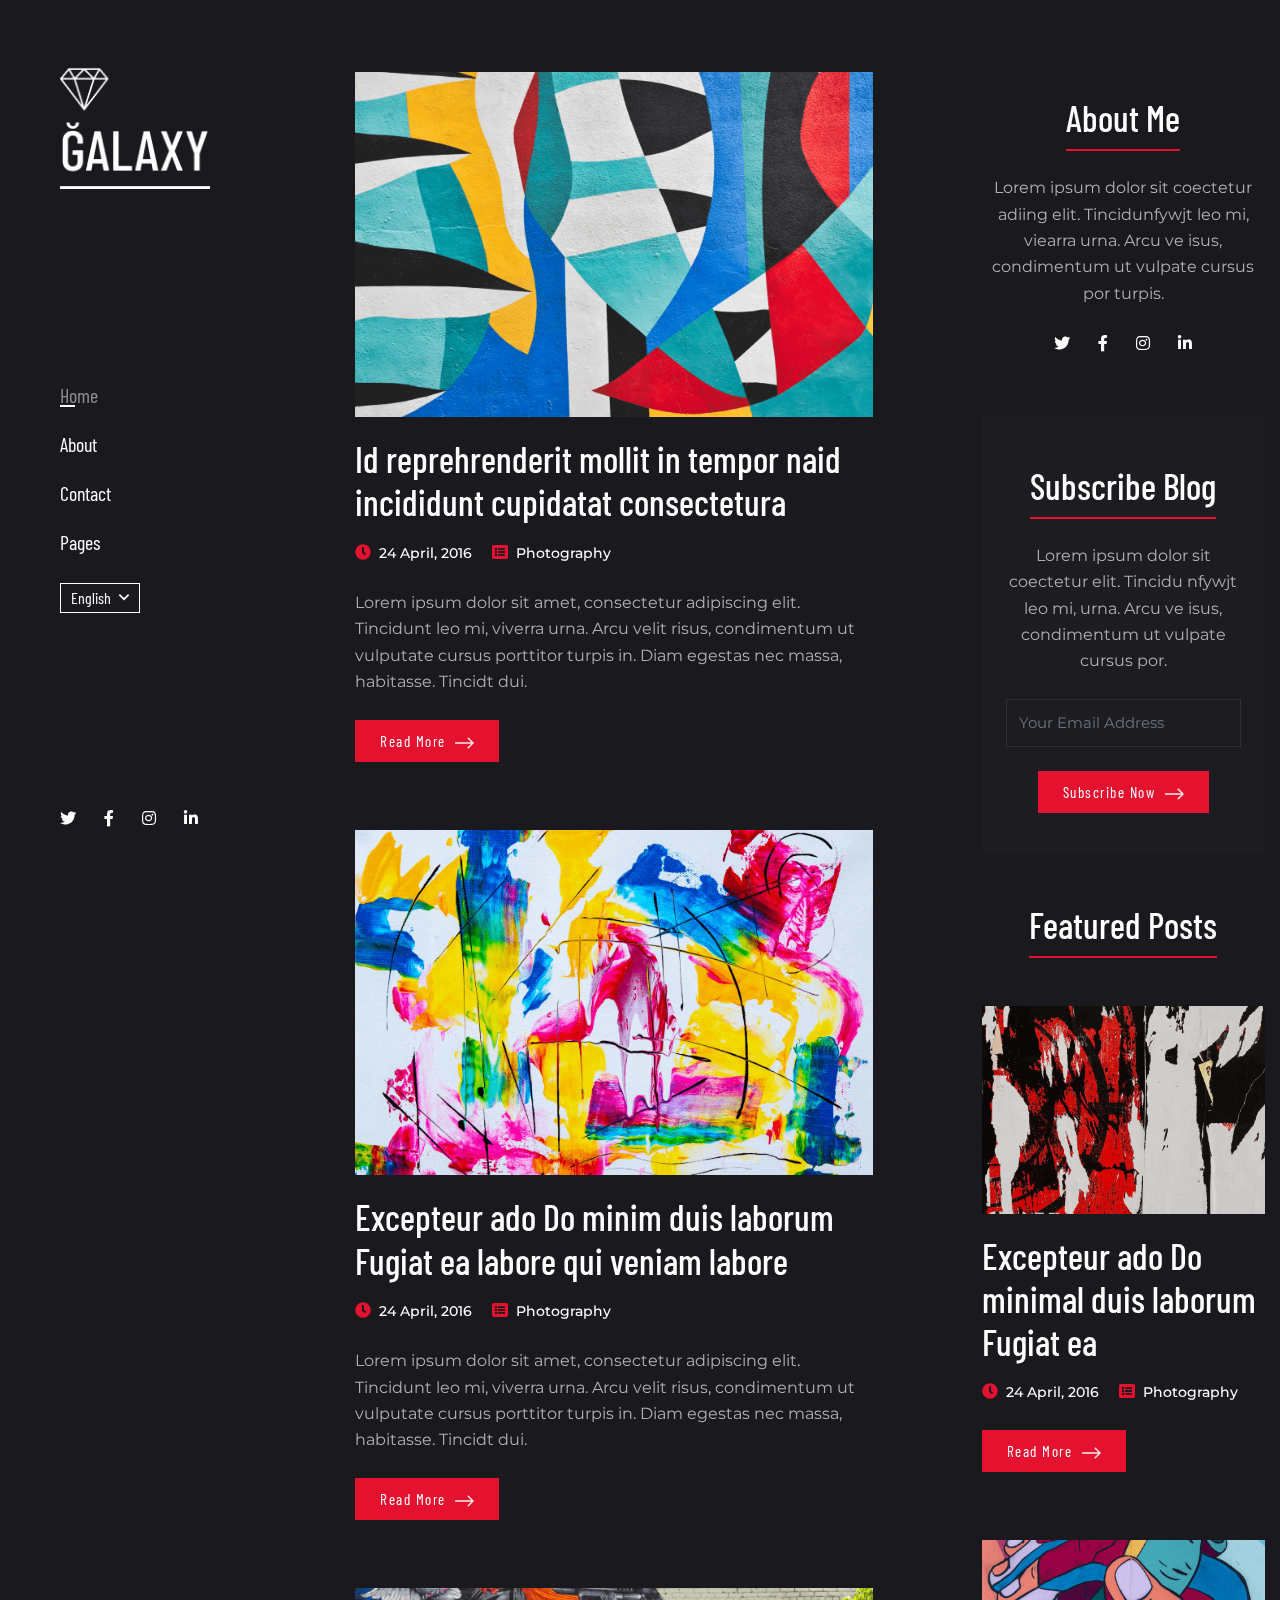
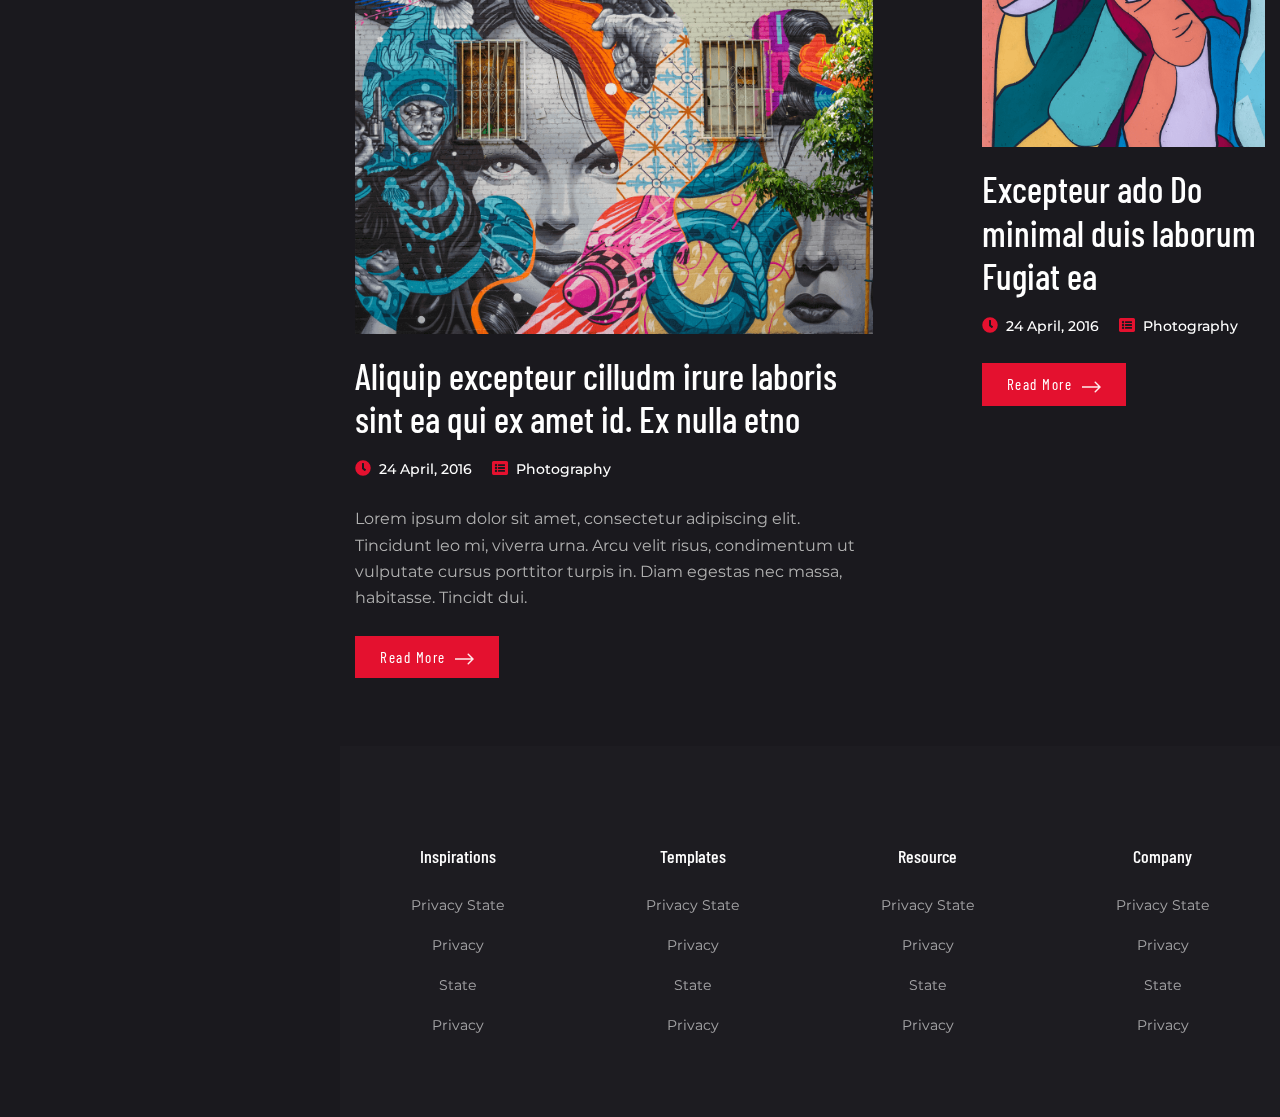
==== commit 7123424c: "new theme" ====
--- a/index.html
+++ b/index.html
@@ -1,2554 +1,348 @@
 <!DOCTYPE html>
-<html lang="en" data-fbscriptallow="true" class="no-mobile no-touch" style="--vh:5.76px;"><link type="text/css" rel="stylesheet" id="dark-mode-custom-link"><link type="text/css" rel="stylesheet" id="dark-mode-general-link"><style lang="en" type="text/css" id="dark-mode-custom-style"></style><style lang="en" type="text/css" id="dark-mode-native-style"></style><style lang="en" type="text/css" id="dark-mode-native-sheet"></style><head><meta http-equiv="Content-Type" content="text/html; charset=UTF-8">
-        <title>AceSardonyx</title>
-        <meta name="description" content="KaiokaCore Beta">  
-        
-        <meta name="author" content="https://teakai.xyz">
-        <!--[if IE]><meta http-equiv='X-UA-Compatible' content='IE=edge,chrome=1'><![endif]-->
-        <meta name="viewport" content="width=device-width, initial-scale=1.0">
-        
-        <!-- Icon -->
-        <link rel="shortcut icon" href="./favicon.ico">
-
-        <!-- le style -->
-        <link rel="stylesheet" href="./css/bootstrap.min.css">
-        <link rel="stylesheet" href="./css/style.css">
-        <link rel="stylesheet" href="./css/style-responsive.css">
-        <link rel="stylesheet" href="./css/vertical-rhythm.min.css">
-        <link rel="stylesheet" href="./css/magnific-popup.css">
-        <link rel="stylesheet" href="./css/owl.carousel.css">
-        <link rel="stylesheet" href="./css/animate.min.css">
-        <link rel="stylesheet" href="./css/splitting.css">
-        
-    <script>(function(){class RuffleMimeType{constructor(a,b,c){this.type=a,this.description=b,this.suffixes=c}}class RuffleMimeTypeArray{constructor(a){this.__mimetypes=[],this.__named_mimetypes={};for(let b of a)this.install(b)}install(a){let b=this.__mimetypes.length;this.__mimetypes.push(a),this.__named_mimetypes[a.type]=a,this[a.type]=a,this[b]=a}item(a){return this.__mimetypes[a]}namedItem(a){return this.__named_mimetypes[a]}get length(){return this.__mimetypes.length}}class RufflePlugin extends RuffleMimeTypeArray{constructor(a,b,c,d){super(d),this.name=a,this.description=b,this.filename=c}install(a){a.enabledPlugin||(a.enabledPlugin=this),super.install(a)}}class RufflePluginArray{constructor(a){this.__plugins=[],this.__named_plugins={};for(let b of a)this.install(b)}install(a){let b=this.__plugins.length;this.__plugins.push(a),this.__named_plugins[a.name]=a,this[a.name]=a,this[b]=a}item(a){return this.__plugins[a]}namedItem(a){return this.__named_plugins[a]}refresh(){}get length(){return this.__plugins.length}}const FLASH_PLUGIN=new RufflePlugin("Shockwave Flash","Shockwave Flash 32.0 r0","ruffle.js",[new RuffleMimeType("application/futuresplash","Shockwave Flash","spl"),new RuffleMimeType("application/x-shockwave-flash","Shockwave Flash","swf"),new RuffleMimeType("application/x-shockwave-flash2-preview","Shockwave Flash","swf"),new RuffleMimeType("application/vnd.adobe.flash.movie","Shockwave Flash","swf")]);function install_plugin(a){navigator.plugins.install||Object.defineProperty(navigator,"plugins",{value:new RufflePluginArray(navigator.plugins),writable:!1}),navigator.plugins.install(a),0<a.length&&!navigator.mimeTypes.install&&Object.defineProperty(navigator,"mimeTypes",{value:new RuffleMimeTypeArray(navigator.mimeTypes),writable:!1});for(var b=0;b<a.length;b+=1)navigator.mimeTypes.install(a[b])}install_plugin(FLASH_PLUGIN);})();</script><script src="chrome-extension://donbcfbmhbcapadipfkeojnmajbakjdc/dist/ruffle.js?id=87839919395"></script><style id="fit-vids-style">.fluid-width-video-wrapper{width:100%;position:relative;padding:0;}.fluid-width-video-wrapper iframe,.fluid-width-video-wrapper object,.fluid-width-video-wrapper embed {position:absolute;top:0;left:0;width:100%;height:100%;}</style><meta name="shimejiBrowserExtensionId" content="gohjpllcolmccldfdggmamodembldgpc" data-version="1.6.5"><style type="text/css">
-@charset "UTF-8";
-/*!
- * jQuery contextMenu - Plugin for simple contextMenu handling
- *
- * Version: v2.5.0
- *
- * Authors: Björn Brala (SWIS.nl), Rodney Rehm, Addy Osmani (patches for FF)
- * Web: http://swisnl.github.io/jQuery-contextMenu/
- *
- * Copyright (c) 2011-2017 SWIS BV and contributors
- *
- * Licensed under
- *   MIT License http://www.opensource.org/licenses/mit-license
- *
- * Date: 2017-05-25T11:30:28.663Z
- */
-@-webkit-keyframes cm-spin {
-  0% {
-    -webkit-transform: translateY(-50%) rotate(0deg);
-            transform: translateY(-50%) rotate(0deg);
-  }
-  100% {
-    -webkit-transform: translateY(-50%) rotate(359deg);
-            transform: translateY(-50%) rotate(359deg);
-  }
-}
-@-o-keyframes cm-spin {
-  0% {
-    -webkit-transform: translateY(-50%) rotate(0deg);
-         -o-transform: translateY(-50%) rotate(0deg);
-            transform: translateY(-50%) rotate(0deg);
-  }
-  100% {
-    -webkit-transform: translateY(-50%) rotate(359deg);
-         -o-transform: translateY(-50%) rotate(359deg);
-            transform: translateY(-50%) rotate(359deg);
-  }
-}
-@keyframes cm-spin {
-  0% {
-    -webkit-transform: translateY(-50%) rotate(0deg);
-         -o-transform: translateY(-50%) rotate(0deg);
-            transform: translateY(-50%) rotate(0deg);
-  }
-  100% {
-    -webkit-transform: translateY(-50%) rotate(359deg);
-         -o-transform: translateY(-50%) rotate(359deg);
-            transform: translateY(-50%) rotate(359deg);
-  }
-}
-
-@font-face {
-  font-family: "context-menu-icons";
-  font-style: normal;
-  font-weight: normal;
-
-  src: url("font/context-menu-icons.eot?4yg1f");
-  src: url("font/context-menu-icons.eot?4yg1f#iefix") format("embedded-opentype"), url("font/context-menu-icons.woff2?4yg1f") format("woff2"), url("font/context-menu-icons.woff?4yg1f") format("woff"), url("font/context-menu-icons.ttf?4yg1f") format("truetype");
-}
-
-.context-menu-icon-add:before {
-  content: "EA01";
-}
-
-.context-menu-icon-copy:before {
-  content: "EA02";
-}
-
-.context-menu-icon-cut:before {
-  content: "EA03";
-}
-
-.context-menu-icon-delete:before {
-  content: "EA04";
-}
-
-.context-menu-icon-edit:before {
-  content: "EA05";
-}
-
-.context-menu-icon-loading:before {
-  content: "EA06";
-}
-
-.context-menu-icon-paste:before {
-  content: "EA07";
-}
-
-.context-menu-icon-quit:before {
-  content: "EA08";
-}
-
-.context-menu-icon::before {
-  position: absolute;
-  top: 50%;
-  left: 0;
-  width: 2em;
-  font-family: "context-menu-icons";
-  font-size: 1em;
-  font-style: normal;
-  font-weight: normal;
-  line-height: 1;
-  color: #2980b9;
-  text-align: center;
-  -webkit-transform: translateY(-50%);
-      -ms-transform: translateY(-50%);
-       -o-transform: translateY(-50%);
-          transform: translateY(-50%);
-
-  -webkit-font-smoothing: antialiased;
-  -moz-osx-font-smoothing: grayscale;
-}
-
-.context-menu-icon.context-menu-hover:before {
-  color: #fff;
-}
-
-.context-menu-icon.context-menu-disabled::before {
-  color: #bbb;
-}
-
-.context-menu-icon.context-menu-icon-loading:before {
-  -webkit-animation: cm-spin 2s infinite;
-       -o-animation: cm-spin 2s infinite;
-          animation: cm-spin 2s infinite;
-}
-
-.context-menu-icon.context-menu-icon--fa {
-  display: list-item;
-  font-family: inherit;
-}
-.context-menu-icon.context-menu-icon--fa::before {
-  position: absolute;
-  top: 50%;
-  left: 0;
-  width: 2em;
-  font-family: FontAwesome;
-  font-size: 1em;
-  font-style: normal;
-  font-weight: normal;
-  line-height: 1;
-  color: #2980b9;
-  text-align: center;
-  -webkit-transform: translateY(-50%);
-      -ms-transform: translateY(-50%);
-       -o-transform: translateY(-50%);
-          transform: translateY(-50%);
-
-  -webkit-font-smoothing: antialiased;
-  -moz-osx-font-smoothing: grayscale;
-}
-.context-menu-icon.context-menu-icon--fa.context-menu-hover:before {
-  color: #fff;
-}
-.context-menu-icon.context-menu-icon--fa.context-menu-disabled::before {
-  color: #bbb;
-}
-
-.context-menu-list {
-  position: absolute;
-  display: inline-block;
-  min-width: 13em;
-  max-width: 26em;
-  padding: .25em 0;
-  margin: .3em;
-  font-family: inherit;
-  font-size: inherit;
-  list-style-type: none;
-  background: #fff;
-  border: 1px solid #bebebe;
-  border-radius: .2em;
-  -webkit-box-shadow: 0 2px 5px rgba(0, 0, 0, .5);
-          box-shadow: 0 2px 5px rgba(0, 0, 0, .5);
-}
-
-.context-menu-item {
-  position: relative;
-  padding: .2em 2em;
-  color: #2f2f2f;
-  -webkit-user-select: none;
-     -moz-user-select: none;
-      -ms-user-select: none;
-          user-select: none;
-  background-color: #fff;
-}
-
-.context-menu-separator {
-  padding: 0;
-  margin: .35em 0;
-  border-bottom: 1px solid #e6e6e6;
-}
-
-.context-menu-item > label > input,
-.context-menu-item > label > textarea {
-  -webkit-user-select: text;
-     -moz-user-select: text;
-      -ms-user-select: text;
-          user-select: text;
-}
-
-.context-menu-item.context-menu-hover {
-  color: #fff;
-  cursor: pointer;
-  background-color: #2980b9;
-}
-
-.context-menu-item.context-menu-disabled {
-  color: #bbb;
-  cursor: default;
-  background-color: #fff;
-}
-
-.context-menu-input.context-menu-hover {
-  color: #2f2f2f;
-  cursor: default;
-}
-
-.context-menu-submenu:after {
-  position: absolute;
-  top: 50%;
-  right: .5em;
-  z-index: 1;
-  width: 0;
-  height: 0;
-  content: '';
-  border-color: transparent transparent transparent #2f2f2f;
-  border-style: solid;
-  border-width: .25em 0 .25em .25em;
-  -webkit-transform: translateY(-50%);
-      -ms-transform: translateY(-50%);
-       -o-transform: translateY(-50%);
-          transform: translateY(-50%);
-}
-
-/**
- * Inputs
- */
-.context-menu-item.context-menu-input {
-  padding: .3em .6em;
-}
-
-/* vertically align inside labels */
-.context-menu-input > label > * {
-  vertical-align: top;
-}
-
-/* position checkboxes and radios as icons */
-.context-menu-input > label > input[type="checkbox"],
-.context-menu-input > label > input[type="radio"] {
-  position: relative;
-  top: .12em;
-  margin-right: .4em;
-}
-
-.context-menu-input > label {
-  margin: 0;
-}
-
-.context-menu-input > label,
-.context-menu-input > label > input[type="text"],
-.context-menu-input > label > textarea,
-.context-menu-input > label > select {
-  display: block;
-  width: 100%;
-  -webkit-box-sizing: border-box;
-     -moz-box-sizing: border-box;
-          box-sizing: border-box;
-}
-
-.context-menu-input > label > textarea {
-  height: 7em;
-}
-
-.context-menu-item > .context-menu-list {
-  top: .3em;
-  /* re-positioned by js */
-  right: -.3em;
-  display: none;
-}
-
-.context-menu-item.context-menu-visible > .context-menu-list {
-  display: block;
-}
-
-.context-menu-accesskey {
-  text-decoration: underline;
-}
-</style><style type="text/css">
-@import url('https://fonts.googleapis.com/css?family=Lato');
-
-.context-menu-list {
-  font-family: 'Lato', sans-serif !important;
-  font-size: 14px;
-  text-align: left;
-  font-weight: normal;
-  width: 200px;
-}
-.context-menu-item {
-  font-weight: inherit;
-  font-size: inherit;
-  line-height: inherit;
-  text-align: left;
-}
-.contextmenu-item-custom.contextmenu-item-custom__accent:not(:hover) {
-  background-color: #f8ffeb;
-}
-.contextmenu-item-custom.contextmenu-item-custom__success:not(:hover) {
-  background-color: #eeffcd;
-}
-</style><style type="text/css">#_copy{align-items:center;background:#4494d5;border-radius:3px;color:#fff;cursor:pointer;display:flex;font-size:13px;height:30px;justify-content:center;position:absolute;width:60px;z-index:1000}#select-tooltip,#sfModal,.modal-backdrop,div[id^=reader-helper]{display:none!important}.modal-open{overflow:auto!important}._sf_adjust_body{padding-right:0!important}.super_copy_btns_div{position:fixed;width:154px;left:10px;top:45%;background:#e7f1ff;border:2px solid #4595d5;font-weight:600;border-radius:2px;font-family:-apple-system,BlinkMacSystemFont,Segoe UI,PingFang SC,Hiragino Sans GB,Microsoft YaHei,Helvetica Neue,Helvetica,Arial,sans-serif,Apple Color Emoji,Segoe UI Emoji,Segoe UI Symbol;z-index:5000}.super_copy_btns_logo{width:100%;background:#4595d5;text-align:center;font-size:12px;color:#e7f1ff;line-height:30px;height:30px}.super_copy_btns_btn{display:block;width:128px;height:28px;background:#7f5711;border-radius:4px;color:#fff;font-size:12px;border:0;outline:0;margin:8px auto;font-weight:700;cursor:pointer;opacity:.9}.super_copy_btns_btn:hover{opacity:.8}.super_copy_btns_btn:active{opacity:1}</style></head>
-
-
-
-    <body class="appear-animate js-focus-visible" _c_t_common="1" _c_t_j1="1">
-        
-        <!-- Page Loader -->        
-        <div class="page-loader" style="display: none;">
-            <div class="loader" style="display: none;">Loading...</div>
+<html>
+<head>
+    <meta charset="utf-8">
+    <title>AceSardonyx</title>
+
+    <!-- mobile responsive meta -->
+    <meta name="viewport" content="width=device-width, initial-scale=1">
+    <meta name="viewport" content="width=device-width, initial-scale=1, maximum-scale=1">
+  
+    <!-- theme meta -->
+    <meta name="theme-name" content="kaiokacore" />
+
+    <!-- Bootstrap -->
+    <link rel="stylesheet" href="plugins/bootstrap/bootstrap.min.css">
+    <link rel="stylesheet" href="plugins/fontawesome/css/all.css">
+
+    <!-- Main Stylesheet -->
+    <link href="css/style.css" rel="stylesheet">
+
+    <!--Favicon-->
+    <link rel="shortcut icon" href="images/favicon.png" type="image/x-icon">
+    <link rel="icon" href="images/favicon.png" type="image/x-icon">
+
+</head>
+<body>
+    <!-- START preloader-wrapper -->
+    <div class="preloader-wrapper">
+        <div class="preloader-inner">
+            <div class="spinner-border text-red"></div>
         </div>
-        <!-- End Page Loader -->
-
-        <!-- Skip to Content -->
-        <a href="#main" class="btn skip-to-content">Skip to Content</a>
-        <!-- End Skip to Content -->
-        
-        <!-- Page Wrap -->
-        <div class="page" id="top">
-            
-            <!-- Navigation panel -->
-            <nav class="main-nav dark stick-fixed wow-menubar js-transparent fadeInDownShort animated transparent">
-                <div class="full-wrapper relative clearfix">
+    </div>
+    <!-- END preloader-wrapper -->
+    
+    <!-- START main-wrapper -->
+    <section class="d-flex">
+  
+<!-- start of sidenav -->
+<aside><div class="sidenav position-sticky d-flex flex-column justify-content-between">
+    <a class="navbar-brand" href="index.html" class="logo">
+        <img src="images/logo.png" alt="">
+    </a>
+    <!-- end of navbar-brand -->
+
+    <div class="navbar navbar-dark my-4 p-0 font-primary">
+        <ul class="navbar-nav w-100">
+            <li class="nav-item active">
+                <a class="nav-link text-white px-0 pt-0" href="index.html">Home</a>
+            </li>
+            <li class="nav-item ">
+                <a class="nav-link text-white px-0" href="about.html">About</a>
+            </li>
+            <li class="nav-item ">
+                <a class="nav-link text-white px-0" href="contact.html">Contact</a>
+            </li>
+            <li class="nav-item  accordion">
+                <div id="drop-menu" class="drop-menu collapse">
+                    <a class="d-block " href="index-2.html">Home 2</a>
+                    <a class="d-block " href="category.html">Category</a>
+                    <a class="d-block " href="post-details.html">Post Details</a>
+                    <a class="d-block " href="privacy.html">Privacy &amp; Policy</a>
+                </div>
+                <a class="nav-link text-white" href="#!" role="button" data-toggle="collapse" data-target="#drop-menu" aria-expanded="false" aria-controls="drop-menu">Pages</a>
+            </li>
+            <li class="nav-item mt-3">
+                <select class="custom-select bg-transparent rounded-0 text-white shadow-none" id="pick-lang">
+                    <option selected value="en">English</option>
+                    <option value="fr">French</option>
+                </select>
+            </li>
+        </ul>
+    </div>
+    <!-- end of navbar -->
+
+    <ul class="list-inline nml-2">
+        <li class="list-inline-item">
+            <a href="#!" class="text-white text-red-onHover pr-2">
+                <span class="fab fa-twitter"></span>
+            </a>
+        </li>
+        <li class="list-inline-item">
+            <a href="#!" class="text-white text-red-onHover p-2">
+                <span class="fab fa-facebook-f"></span>
+            </a>
+        </li>
+        <li class="list-inline-item">
+            <a href="#!" class="text-white text-red-onHover p-2">
+                <span class="fab fa-instagram"></span>
+            </a>
+        </li>
+        <li class="list-inline-item">
+            <a href="#!" class="text-white text-red-onHover p-2">
+                <span class="fab fa-linkedin-in"></span>
+            </a>
+        </li>
+    </ul>
+    <!-- end of social-links -->
+</div></aside>
+<!-- end of sidenav -->
+    <div class="main-content">
+        <!-- start of mobile-nav -->
+<header class="mobile-nav pt-4">
+    <div class="container">
+        <div class="row align-items-center">
+            <div class="col-6">
+                <a href="index.html">
+                    <img src="images/logo.png" alt="">
+                </a>
+            </div>
+            <div class="col-6 text-right">
+                <button class="nav-toggle bg-transparent border text-white">
+                    <span class="fas fa-bars"></span>
+                </button>
+            </div>
+        </div>
+    </div>
+</header>
+<div class="nav-toggle-overlay"></div>
+<!-- end of mobile-nav -->
+
+        <div class="container pt-4 mt-5">
+            <div class="row justify-content-between">
+                <div class="col-lg-7">
+                    <div class="card post-item bg-transparent border-0 mb-5">
+                        <a href="post-details.html">
+                            <img class="card-img-top rounded-0" src="images/post/post-lg/01.png" alt="">
+                        </a>
+                        <div class="card-body px-0">
+                            <h2 class="card-title">
+                                <a class="text-white opacity-75-onHover" href="post-details.html">Id reprehrenderit mollit in tempor naid incididunt cupidatat consectetura</a>
+                            </h2>
+                            <ul class="post-meta mt-3">
+                                <li class="d-inline-block mr-3">
+                                    <span class="fas fa-clock text-primary"></span>
+                                    <a class="ml-1" href="#">24 April, 2016</a>
+                                </li>
+                                <li class="d-inline-block">
+                                    <span class="fas fa-list-alt text-primary"></span>
+                                    <a class="ml-1" href="#">Photography</a>
+                                </li>
+                            </ul>
+                            <p class="card-text my-4">Lorem ipsum dolor sit amet, consectetur adipiscing elit. Tincidunt leo mi, viverra urna. Arcu velit risus, condimentum ut vulputate cursus porttitor turpis in. Diam egestas nec massa, habitasse. Tincidt dui.</p>
+                            <a href="post-details.html" class="btn btn-primary">Read More <img src="images/arrow-right.png" alt=""></a>
+                        </div>
+                    </div>
+                    <!-- end of post-item -->
                     
-                    <!-- Icon -->
-                    <div class="nav-logo-wrap local-scroll">
-                        <a href="./index.html" class="logo">
-                            <img src="./i/logo-white.png" alt="icon" width="188" height="37">
+                    <div class="card post-item bg-transparent border-0 mb-5">
+                        <a href="post-details.html">
+                            <img class="card-img-top rounded-0" src="images/post/post-lg/02.png" alt="">
                         </a>
-                    </div>
+                        <div class="card-body px-0">
+                            <h2 class="card-title">
+                                <a class="text-white opacity-75-onHover" href="post-details.html">Excepteur ado Do minim duis laborum Fugiat ea labore qui veniam labore</a>
+                            </h2>
+                            <ul class="post-meta mt-3">
+                                <li class="d-inline-block mr-3">
+                                    <span class="fas fa-clock text-primary"></span>
+                                    <a class="ml-1" href="#">24 April, 2016</a>
+                                </li>
+                                <li class="d-inline-block">
+                                    <span class="fas fa-list-alt text-primary"></span>
+                                    <a class="ml-1" href="#">Photography</a>
+                                </li>
+                            </ul>
+                            <p class="card-text my-4">Lorem ipsum dolor sit amet, consectetur adipiscing elit. Tincidunt leo mi, viverra urna. Arcu velit risus, condimentum ut vulputate cursus porttitor turpis in. Diam egestas nec massa, habitasse. Tincidt dui.</p>
+                            <a href="post-details.html" class="btn btn-primary">Read More <img src="images/arrow-right.png" alt=""></a>
+                        </div>
+                    </div>
+                    <!-- end of post-item -->
                     
-                    <!-- Mobile Menu Button -->
-                    <div class="mobile-nav" role="button" tabindex="0" aria-expanded="false" style="height: 85px; line-height: 85px;">
-                        <i class="fa fa-bars" aria-hidden="true"></i>
-                        <span class="sr-only">Menu</span>
-                    </div>
-                      
-                    <!-- Main Menu -->
-                    <div class="inner-nav desktop-nav">
-                        <ul class="clearlist">
-                            
-                            <!-- Item With Sub -->
-                            <li>
-                                <a href="#" class="mn-has-sub active" role="button" aria-expanded="false" aria-haspopup="true" style="height: 85px; line-height: 85px;">Home <i class="mn-has-sub-icon"></i></a>
-                                
-                                <!-- Sub Multilevel -->
-                                <ul class="mn-sub mn-has-multi">
-                                    
-                                    <!-- Sub Column -->
-                                    <li class="mn-sub-multi">
-                                        <a class="#multi-page">Multi Page</a>
-                                        
-                                        <ul>
-                                            <li>
-                                                <a href="">Main Demo</a>
-                                            </li>
-                                            <li>
-                                                <a href="http://rhythm.heis.pro/rhythm-evolution/mp-index-01.html">Image Parallax 1</a>
-                                            </li>
-                                            <li>
-                                                <a href="http://rhythm.heis.pro/rhythm-evolution/mp-index-02.html">Image Parallax 2</a>
-                                            </li>
-                                            <li>
-                                                <a href="http://rhythm.heis.pro/rhythm-evolution/mp-index-03.html">Image Parallax 3</a>
-                                            </li>
-                                            <li>
-                                                <a href="http://rhythm.heis.pro/rhythm-evolution/mp-index-04.html">Image Parallax 4</a>
-                                            </li>
-                                            <li>
-                                                <a href="http://rhythm.heis.pro/rhythm-evolution/mp-index-06.html">Image Parallax 5</a>
-                                            </li>
-                                            <li>
-                                                <a href="http://rhythm.heis.pro/rhythm-evolution/mp-index-12.html">Fullwidth Image</a>
-                                            </li>
-                                            <li>
-                                                <a href="http://rhythm.heis.pro/rhythm-evolution/mp-index-05.html">Text Rotator</a>
-                                            </li>
-                                            <li>
-                                                <a href="http://rhythm.heis.pro/rhythm-evolution/mp-index-15.html">Typed Text</a>
-                                            </li>
-                                            <li>
-                                                <a href="http://rhythm.heis.pro/rhythm-evolution/mp-index-07.html">Slider Fullscreen</a>
-                                            </li>
-                                            <li>
-                                                <a href="http://rhythm.heis.pro/rhythm-evolution/mp-index-08.html">Slider Zoom Effect</a>
-                                            </li>
-                                            <li>
-                                                <a href="http://rhythm.heis.pro/rhythm-evolution/mp-index-09.html">Slider Fullwidth</a>
-                                            </li>
-                                            <li>
-                                                <a href="http://rhythm.heis.pro/rhythm-evolution/mp-index-10.html">Slider Background</a>
-                                            </li>
-                                        </ul>
-                                        
-                                    </li>
-                                    <!-- End Sub Column -->
-                                    
-                                    <!-- Sub Column -->
-                                    <li class="mn-sub-multi">
-                                        <a class="mn-group-title">&nbsp;</a>
-                                        
-                                        <ul>
-                                            <li>
-                                                <a href="http://rhythm.heis.pro/rhythm-evolution/mp-index-17.html">Slider Animation 1</a>
-                                            </li>
-                                            <li>
-                                                <a href="http://rhythm.heis.pro/rhythm-evolution/mp-index-18.html">Slider Animation 2</a>
-                                            </li>
-                                            <li>
-                                                <a href="http://rhythm.heis.pro/rhythm-evolution/mp-index-20.html">Content Slider</a>
-                                            </li>
-                                            <li>
-                                                <a href="http://rhythm.heis.pro/rhythm-evolution/mp-index-11.html">With Play Button</a>
-                                            </li>
-                                            <li>
-                                                <a href="http://rhythm.heis.pro/rhythm-evolution/mp-index-13.html">BG Video Fullwidth</a>
-                                            </li>
-                                            <li>
-                                                <a href="http://rhythm.heis.pro/rhythm-evolution/mp-index-14.html">BG Video Fullscreen</a>
-                                            </li>
-                                            <li>
-                                                <a href="http://rhythm.heis.pro/rhythm-evolution/mp-index-19.html">BG HTML5 Video</a>
-                                            </li>
-                                            <li>
-                                                <a href="http://rhythm.heis.pro/rhythm-evolution/mp-index-23.html">Floating Image</a>
-                                            </li>
-                                            <li>
-                                                <a href="http://rhythm.heis.pro/rhythm-evolution/mp-index-24.html">Floating Images</a>
-                                            </li>
-                                            <li>
-                                                <a href="http://rhythm.heis.pro/rhythm-evolution/mp-index-21.html">Wave Edge</a>
-                                            </li>
-                                            <li>
-                                                <a href="http://rhythm.heis.pro/rhythm-evolution/mp-index-22.html">Round Edge</a>
-                                            </li>
-                                            <li>
-                                                <a href="http://rhythm.heis.pro/rhythm-evolution/mp-index-16.html">Agency Header</a>
-                                            </li>
-                                            <li>
-                                                <a href="http://rhythm.heis.pro/rhythm-evolution/intro-dark.html">Dark Version <span class="label-new round">New</span></a>
-                                            </li>
-                                        </ul>
-                                        
-                                    </li>
-                                    <!-- End Sub Column -->
-                                    
-                                    
-                                    <!-- Sub Column -->
-                                    <li class="mn-sub-multi">
-                                        <a class="mn-group-title" href="http://rhythm.heis.pro/rhythm-evolution/intro.html#one-page">One Page</a>
-                                        
-                                        <ul>
-                                            <li>
-                                                <a href="http://rhythm.heis.pro/rhythm-evolution/index.html">Main Demo</a>
-                                            </li>
-                                            <li>
-                                                <a href="http://rhythm.heis.pro/rhythm-evolution/index-01.html">Image Parallax 1</a>
-                                            </li>
-                                            <li>
-                                                <a href="http://rhythm.heis.pro/rhythm-evolution/index-02.html">Image Parallax 2</a>
-                                            </li>
-                                            <li>
-                                                <a href="http://rhythm.heis.pro/rhythm-evolution/index-03.html">Image Parallax 3</a>
-                                            </li>
-                                            <li>
-                                                <a href="http://rhythm.heis.pro/rhythm-evolution/index-04.html">Image Parallax 4</a>
-                                            </li>
-                                            <li>
-                                                <a href="http://rhythm.heis.pro/rhythm-evolution/index-06.html">Image Parallax 5</a>
-                                            </li>
-                                            <li>
-                                                <a href="http://rhythm.heis.pro/rhythm-evolution/index-12.html">Fullwidth Image</a>
-                                            </li>
-                                            <li>
-                                                <a href="http://rhythm.heis.pro/rhythm-evolution/index-05.html">Text Rotator</a>
-                                            </li>
-                                            <li>
-                                                <a href="http://rhythm.heis.pro/rhythm-evolution/index-15.html">Typed Text</a>
-                                            </li>
-                                            <li>
-                                                <a href="http://rhythm.heis.pro/rhythm-evolution/index-07.html">Slider Fullscreen</a>
-                                            </li>
-                                            <li>
-                                                <a href="http://rhythm.heis.pro/rhythm-evolution/index-08.html">Slider Zoom Effect</a>
-                                            </li>
-                                            <li>
-                                                <a href="http://rhythm.heis.pro/rhythm-evolution/index-09.html">Slider Fullwidth</a>
-                                            </li>
-                                            <li>
-                                                <a href="http://rhythm.heis.pro/rhythm-evolution/index-10.html">Slider Background</a>
-                                            </li>
-                                        </ul>
-                                        
-                                    </li>
-                                    <!-- End Sub Column -->
-                                    
-                                    <!-- Sub Column -->
-                                    <li class="mn-sub-multi">
-                                        <a class="mn-group-title">&nbsp;</a>
-                                        
-                                        <ul>
-                                            <li>
-                                                <a href="http://rhythm.heis.pro/rhythm-evolution/index-17.html">Slider Animation 1</a>
-                                            </li>
-                                            <li>
-                                                <a href="http://rhythm.heis.pro/rhythm-evolution/index-18.html">Slider Animation 2</a>
-                                            </li>
-                                            <li>
-                                                <a href="http://rhythm.heis.pro/rhythm-evolution/index-20.html">Content Slider</a>
-                                            </li>
-                                            <li>
-                                                <a href="http://rhythm.heis.pro/rhythm-evolution/index-11.html">With Play Button</a>
-                                            </li>
-                                            <li>
-                                                <a href="http://rhythm.heis.pro/rhythm-evolution/index-13.html">BG Video Fullwidth</a>
-                                            </li>
-                                            <li>
-                                                <a href="http://rhythm.heis.pro/rhythm-evolution/index-14.html">BG Video Fullscreen</a>
-                                            </li>
-                                            <li>
-                                                <a href="http://rhythm.heis.pro/rhythm-evolution/index-19.html">BG HTML5 Video</a>
-                                            </li>
-                                            <li>
-                                                <a href="http://rhythm.heis.pro/rhythm-evolution/index-23.html">Floating Image</a>
-                                            </li>
-                                            <li>
-                                                <a href="http://rhythm.heis.pro/rhythm-evolution/index-24.html">Floating Images</a>
-                                            </li>
-                                            <li>
-                                                <a href="http://rhythm.heis.pro/rhythm-evolution/index-21.html">Wave Edge</a>
-                                            </li>
-                                            <li>
-                                                <a href="http://rhythm.heis.pro/rhythm-evolution/index-22.html">Round Edge</a>
-                                            </li>
-                                            <li>
-                                                <a href="http://rhythm.heis.pro/rhythm-evolution/index-16.html">Agency Header</a>
-                                            </li>
-                                            <li>
-                                                <a href="http://rhythm.heis.pro/rhythm-evolution/intro-dark.html">Dark Version <span class="label-new round">New</span></a>
-                                            </li>
-                                        </ul>
-                                        
-                                    </li>
-                                    <!-- End Sub Column -->
-                                    
-                                </ul>
-                                <!-- End Sub Multilevel -->
-                                
-                            </li>
-                            <!-- End Item With Sub -->
-                            
-                            <!-- Item With Sub -->
-                            <li>
-                                <a href="http://rhythm.heis.pro/rhythm-evolution/mp-index.html#" class="mn-has-sub" role="button" aria-expanded="false" aria-haspopup="true" style="height: 85px; line-height: 85px;">Pages <i class="mn-has-sub-icon"></i></a>
-                                
-                                <!-- Sub Multilevel -->
-                                <ul class="mn-sub mn-has-multi">
-                                    
-                                    <li class="mn-sub-multi">
-                                        <a class="mn-group-title">Group 1</a>
-                                        
-                                        <ul>
-                                            <li>
-                                                <a href="http://rhythm.heis.pro/rhythm-evolution/pages-about-1.html">About Us 1</a>
-                                            </li>
-                                            <li>
-                                                <a href="http://rhythm.heis.pro/rhythm-evolution/pages-about-2.html">About Us 2</a>
-                                            </li>
-                                            <li>
-                                                <a href="http://rhythm.heis.pro/rhythm-evolution/pages-about-3.html">About Us 3</a>
-                                            </li>
-                                            <li>
-                                                <a href="http://rhythm.heis.pro/rhythm-evolution/pages-services-1.html">Services 1</a>
-                                            </li>
-                                            <li>
-                                                <a href="http://rhythm.heis.pro/rhythm-evolution/pages-services-2.html">Services 2</a>
-                                            </li>
-                                            <li>
-                                                <a href="http://rhythm.heis.pro/rhythm-evolution/pages-services-3.html">Services 3</a>
-                                            </li>
-                                            <li>
-                                                <a href="http://rhythm.heis.pro/rhythm-evolution/pages-clients.html">Clients</a>
-                                            </li>
-                                            <li>
-                                                <a href="http://rhythm.heis.pro/rhythm-evolution/pages-landing.html">Landing Page</a>
-                                            </li>
-                                        </ul>
-                                        
-                                    </li>
-                                    
-                                    <li class="mn-sub-multi">
-                                        <a class="mn-group-title">Group 2</a>
-                                        
-                                        <ul>
-                                            <li>
-                                                <a href="http://rhythm.heis.pro/rhythm-evolution/pages-team-1.html">Team 1</a>
-                                            </li>
-                                            <li>
-                                                <a href="http://rhythm.heis.pro/rhythm-evolution/pages-team-2.html">Team 2</a>
-                                            </li>
-                                            <li>
-                                                <a href="http://rhythm.heis.pro/rhythm-evolution/pages-faq-1.html">FAQ 1</a>
-                                            </li>
-                                            <li>
-                                                <a href="http://rhythm.heis.pro/rhythm-evolution/pages-faq-2.html">FAQ 2</a>
-                                            </li>
-                                            <li>
-                                                <a href="http://rhythm.heis.pro/rhythm-evolution/pages-pricing-1.html">Pricing 1</a>
-                                            </li>
-                                            <li>
-                                                <a href="http://rhythm.heis.pro/rhythm-evolution/pages-pricing-2.html">Pricing 2</a>
-                                            </li>
-                                            <li>
-                                                <a href="http://rhythm.heis.pro/rhythm-evolution/pages-contact-1.html">Contact 1</a>
-                                            </li>
-                                            <li>
-                                                <a href="http://rhythm.heis.pro/rhythm-evolution/pages-contact-2.html">Contact 2</a>
-                                            </li>
-                                        </ul>
-                                        
-                                    </li>
-                                    
-                                    <li class="mn-sub-multi">
-                                        <a class="mn-group-title">Group 3</a>
-                                        
-                                        <ul>
-                                            <li>
-                                                <a href="http://rhythm.heis.pro/rhythm-evolution/pages-gallery-1col.html">Gallery Col 1</a>
-                                            </li>
-                                            <li>
-                                                <a href="http://rhythm.heis.pro/rhythm-evolution/pages-gallery-2col.html">Gallery Col 2</a>
-                                            </li>
-                                            <li>
-                                                <a href="http://rhythm.heis.pro/rhythm-evolution/pages-gallery-3col.html">Gallery Col 3</a>
-                                            </li>
-                                            <li>
-                                                <a href="http://rhythm.heis.pro/rhythm-evolution/pages-gallery-4col.html">Gallery Col 4</a>
-                                            </li>
-                                            <li>
-                                                <a href="http://rhythm.heis.pro/rhythm-evolution/pages-gallery-6col.html">Gallery Col 6</a>
-                                            </li>
-                                            <li>
-                                                <a href="http://rhythm.heis.pro/rhythm-evolution/pages-account.html">Login / Register</a>
-                                            </li>
-                                            <li>
-                                                <a href="http://rhythm.heis.pro/rhythm-evolution/pages-under-construction.html">Under Construction</a>
-                                            </li>
-                                            <li>
-                                                <a href="http://rhythm.heis.pro/rhythm-evolution/pages-404.html">Error 404</a>
-                                            </li>
-                                        </ul>
-                                        
-                                    </li>
-                                
-                                </ul>
-                                <!-- End Sub Multilevel -->
-                                
-                            </li>
-                            <!-- End Item With Sub -->
-                            
-                            <!-- Item With Sub -->
-                            <li>
-                                <a href="http://rhythm.heis.pro/rhythm-evolution/mp-index.html#" class="mn-has-sub" role="button" aria-expanded="false" aria-haspopup="true" style="height: 85px; line-height: 85px;">Elements <i class="mn-has-sub-icon"></i></a>
-                                
-                                <!-- Sub Multilevel -->
-                                <ul class="mn-sub mn-has-multi">
-                                    
-                                    <li class="mn-sub-multi">
-                                        
-                                        <ul>
-                                            <li>
-                                                <a href="http://rhythm.heis.pro/rhythm-evolution/elements-accordions.html"><i class="fa fa-plus-circle fa-sm" aria-hidden="true"></i> Accordions</a>
-                                            </li>
-                                            <li>
-                                                <a href="http://rhythm.heis.pro/rhythm-evolution/elements-animation.html"><i class="fa fa-play fa-sm" aria-hidden="true"></i> Animation</a>
-                                            </li>
-                                            <li>
-                                                <a href="http://rhythm.heis.pro/rhythm-evolution/elements-bars.html"><i class="fa fa-tachometer-alt fa-sm" aria-hidden="true"></i> Bars (Progress)</a>
-                                            </li>
-                                            <li>
-                                                <a href="http://rhythm.heis.pro/rhythm-evolution/elements-buttons.html"><i class="fa fa-link fa-sm" aria-hidden="true"></i> Buttons</a>
-                                            </li>
-                                            <li>
-                                                <a href="http://rhythm.heis.pro/rhythm-evolution/elements-features.html"><i class="fa fa-th-large fa-sm" aria-hidden="true"></i> Features Box</a>
-                                            </li>
-                                            <li>
-                                                <a href="http://rhythm.heis.pro/rhythm-evolution/elements-forms.html"><i class="fa fa-align-justify fa-sm" aria-hidden="true"></i> Form Fields</a>
-                                            </li>
-                                            <li>
-                                                <a href="http://rhythm.heis.pro/rhythm-evolution/elements-grid.html"><i class="fa fa-th fa-sm" aria-hidden="true"></i> Grid</a>
-                                            </li>
-                                            <li>
-                                                <a href="http://rhythm.heis.pro/rhythm-evolution/elements-iconmonstr.html"><i class="far fa-heart fa-sm" aria-hidden="true"></i> Icons Iconmonstr</a>
-                                            </li>
-                                            <li>
-                                                <a href="http://rhythm.heis.pro/rhythm-evolution/elements-icons-fa.html"><i class="fa fa-heart fa-sm" aria-hidden="true"></i> Icons Font Awesome</a>
-                                            </li>
-                                            <li>
-                                                <a href="http://rhythm.heis.pro/rhythm-evolution/elements-images-lazyload.html"><i class="fa fa-spinner fa-sm" aria-hidden="true"></i> Images Lazyload</a>
-                                            </li>
-                                            <li>
-                                                <a href="http://rhythm.heis.pro/rhythm-evolution/elements-lightbox.html"><i class="fa fa-id-card fa-sm" aria-hidden="true"></i> Lightbox</a>
-                                            </li>
-                                            <li>
-                                                <a href="http://rhythm.heis.pro/rhythm-evolution/elements-messages.html"><i class="fa fa-comment fa-sm" aria-hidden="true"></i> Messages</a>
-                                            </li>
-                                        </ul>
-                                        
-                                    </li>
-                                    
-                                    <li class="mn-sub-multi">
-                                        
-                                        <ul>
-                                            <li>
-                                                <a href="http://rhythm.heis.pro/rhythm-evolution/elements-page-titles.html"><i class="fa fa-feather fa-sm" aria-hidden="true"></i> Page Titles</a>
-                                            </li>
-                                            <li>
-                                                <a href="http://rhythm.heis.pro/rhythm-evolution/elements-sliders.html"><i class="fa fa-chevron-circle-right fa-sm" aria-hidden="true"></i> Sliders</a>
-                                            </li>
-                                            <li>
-                                                <a href="http://rhythm.heis.pro/rhythm-evolution/elements-sliders-lazyload.html"><i class="fa fa-chevron-circle-right fa-sm" aria-hidden="true"></i> Sliders Lazyload</a>
-                                            </li>
-                                            <li>
-                                                <a href="http://rhythm.heis.pro/rhythm-evolution/elements-tabs.html"><i class="fa fa-columns fa-sm" aria-hidden="true"></i> Tabs</a>
-                                            </li>
-                                            <li>
-                                                <a href="http://rhythm.heis.pro/rhythm-evolution/elements-typography.html"><i class="fa fa-font fa-sm" aria-hidden="true"></i> Typography</a>
-                                            </li>
-                                            <li>
-                                                <a href="http://rhythm.heis.pro/rhythm-evolution/elements-video-sound.html"><i class="fab fa-youtube fa-sm" aria-hidden="true"></i> Video / Sound</a>
-                                            </li>
-                                            <li>
-                                                <a href="http://rhythm.heis.pro/rhythm-evolution/elements-header-dark-light.html"><i class="fa fa-h-square fa-sm" aria-hidden="true"></i> Header Dark</a>
-                                            </li>
-                                            <li>
-                                                <a href="http://rhythm.heis.pro/rhythm-evolution/elements-header-dark-transparent.html"><i class="fa fa-h-square fa-sm" aria-hidden="true"></i> Header Dark Transp</a>
-                                            </li>
-                                            <li>
-                                                <a href="http://rhythm.heis.pro/rhythm-evolution/elements-header-white.html"><i class="fa fa-h-square fa-sm" aria-hidden="true"></i> Header White</a>
-                                            </li>
-                                            <li>
-                                                <a href="http://rhythm.heis.pro/rhythm-evolution/elements-header-white-transparent.html"><i class="fa fa-h-square fa-sm" aria-hidden="true"></i> Header White Transp</a>
-                                            </li>
-                                            <li>
-                                                <a href="http://rhythm.heis.pro/rhythm-evolution/elements-header-white-after-scroll.html"><i class="fa fa-h-square fa-sm" aria-hidden="true"></i> Header Scroll-White</a>
-                                            </li>
-                                        </ul>
-                                    </li>
-                                
-                                </ul>
-                                <!-- End Sub Multilevel -->
-                                
-                            </li>
-                            <!-- End Item With Sub -->
-                            
-                            <!-- Item With Sub -->
-                            <li>
-                                <a href="http://rhythm.heis.pro/rhythm-evolution/mp-index.html#" class="mn-has-sub" role="button" aria-expanded="false" aria-haspopup="true" style="height: 85px; line-height: 85px;">Portfolio <i class="mn-has-sub-icon"></i></a>
-                                
-                                <!-- Sub -->
-                                <ul class="mn-sub" style="display: none;">
-                                    
-                                    <li>
-                                        <a href="http://rhythm.heis.pro/rhythm-evolution/mp-index.html#" class="mn-has-sub" role="button" aria-expanded="false" aria-haspopup="true">Boxed <i class="mn-has-sub-icon-right right"></i></a>
-                                    
-                                        <ul class="mn-sub">
-                                            <li>
-                                                <a href="http://rhythm.heis.pro/rhythm-evolution/portfolio-boxed-2col.html">2 Columns</a>
-                                            </li>
-                                            <li>
-                                                <a href="http://rhythm.heis.pro/rhythm-evolution/portfolio-boxed-3col.html">3 Columns</a>
-                                            </li>
-                                            <li>
-                                                <a href="http://rhythm.heis.pro/rhythm-evolution/portfolio-boxed-4col.html">4 Columns</a>
-                                            </li>
-                                            <li>
-                                                <a href="http://rhythm.heis.pro/rhythm-evolution/portfolio-boxed-5col.html">5 Columns</a>
-                                            </li>
-                                            <li>
-                                                <a href="http://rhythm.heis.pro/rhythm-evolution/portfolio-boxed-blackhover.html">Black Hovers</a>
-                                            </li>
-                                        </ul>
-                                    </li>
-                                    
-                                    <li>
-                                        <a href="http://rhythm.heis.pro/rhythm-evolution/mp-index.html#" class="mn-has-sub" role="button" aria-expanded="false" aria-haspopup="true">Boxed (Gutter) <i class="mn-has-sub-icon-right right"></i></a>
-                                    
-                                        <ul class="mn-sub">
-                                            <li>
-                                                <a href="http://rhythm.heis.pro/rhythm-evolution/portfolio-boxed-gutter-2col.html">2 Columns</a>
-                                            </li>
-                                            <li>
-                                                <a href="http://rhythm.heis.pro/rhythm-evolution/portfolio-boxed-gutter-3col.html">3 Columns</a>
-                                            </li>
-                                            <li>
-                                                <a href="http://rhythm.heis.pro/rhythm-evolution/portfolio-boxed-gutter-4col.html">4 Columns</a>
-                                            </li>
-                                            <li>
-                                                <a href="http://rhythm.heis.pro/rhythm-evolution/portfolio-boxed-gutter-5col.html">5 Columns</a>
-                                            </li>
-                                            <li>
-                                                <a href="http://rhythm.heis.pro/rhythm-evolution/portfolio-boxed-gutter-blackhover.html">Black Hovers</a>
-                                            </li>
-                                        </ul>
-                                    </li>
-                                    
-                                    <li>
-                                        <a href="http://rhythm.heis.pro/rhythm-evolution/mp-index.html#" class="mn-has-sub" role="button" aria-expanded="false" aria-haspopup="true">Boxed (Titles) <i class="mn-has-sub-icon-right right"></i></a>
-                                    
-                                        <ul class="mn-sub">
-                                            <li>
-                                                <a href="http://rhythm.heis.pro/rhythm-evolution/portfolio-boxed-titles-2col.html">2 Columns</a>
-                                            </li>
-                                            <li>
-                                                <a href="http://rhythm.heis.pro/rhythm-evolution/portfolio-boxed-titles-3col.html">3 Columns</a>
-                                            </li>
-                                            <li>
-                                                <a href="http://rhythm.heis.pro/rhythm-evolution/portfolio-boxed-titles-4col.html">4 Columns</a>
-                                            </li>
-                                            <li>
-                                                <a href="http://rhythm.heis.pro/rhythm-evolution/portfolio-boxed-titles-5col.html">5 Columns</a>
-                                            </li>
-                                            <li>
-                                                <a href="http://rhythm.heis.pro/rhythm-evolution/portfolio-boxed-titles-blackhover.html">Black Hovers</a>
-                                            </li>
-                                        </ul>
-                                    </li>
-                                    
-                                    <li>
-                                        <a href="http://rhythm.heis.pro/rhythm-evolution/mp-index.html#" class="mn-has-sub" role="button" aria-expanded="false" aria-haspopup="true">Wide <i class="mn-has-sub-icon-right right"></i></a>
-                                    
-                                        <ul class="mn-sub">
-                                            <li>
-                                                <a href="http://rhythm.heis.pro/rhythm-evolution/portfolio-wide-2col.html">2 Columns</a>
-                                            </li>
-                                            <li>
-                                                <a href="http://rhythm.heis.pro/rhythm-evolution/portfolio-wide-3col.html">3 Columns</a>
-                                            </li>
-                                            <li>
-                                                <a href="http://rhythm.heis.pro/rhythm-evolution/portfolio-wide-4col.html">4 Columns</a>
-                                            </li>
-                                            <li>
-                                                <a href="http://rhythm.heis.pro/rhythm-evolution/portfolio-wide-5col.html">5 Columns</a>
-                                            </li>
-                                            <li>
-                                                <a href="http://rhythm.heis.pro/rhythm-evolution/portfolio-wide-blackhover.html">Black Hovers</a>
-                                            </li>
-                                        </ul>
-                                    </li>
-                                    
-                                    <li>
-                                        <a href="http://rhythm.heis.pro/rhythm-evolution/mp-index.html#" class="mn-has-sub" role="button" aria-expanded="false" aria-haspopup="true">Wide (Gutter) <i class="mn-has-sub-icon-right right"></i></a>
-                                    
-                                        <ul class="mn-sub">
-                                            <li>
-                                                <a href="http://rhythm.heis.pro/rhythm-evolution/portfolio-wide-gutter-2col.html">2 Columns</a>
-                                            </li>
-                                            <li>
-                                                <a href="http://rhythm.heis.pro/rhythm-evolution/portfolio-wide-gutter-3col.html">3 Columns</a>
-                                            </li>
-                                            <li>
-                                                <a href="http://rhythm.heis.pro/rhythm-evolution/portfolio-wide-gutter-4col.html">4 Columns</a>
-                                            </li>
-                                            <li>
-                                                <a href="http://rhythm.heis.pro/rhythm-evolution/portfolio-wide-gutter-5col.html">5 Columns</a>
-                                            </li>
-                                            <li>
-                                                <a href="http://rhythm.heis.pro/rhythm-evolution/portfolio-wide-gutter-blackhover.html">Black Hovers</a>
-                                            </li>
-                                        </ul>
-                                    </li>
-                                    
-                                    <li>
-                                        <a href="http://rhythm.heis.pro/rhythm-evolution/mp-index.html#" class="mn-has-sub" role="button" aria-expanded="false" aria-haspopup="true">Wide (Titles) <i class="mn-has-sub-icon-right right"></i></a>
-                                    
-                                        <ul class="mn-sub">
-                                            <li>
-                                                <a href="http://rhythm.heis.pro/rhythm-evolution/portfolio-wide-titles-2col.html">2 Columns</a>
-                                            </li>
-                                            <li>
-                                                <a href="http://rhythm.heis.pro/rhythm-evolution/portfolio-wide-titles-3col.html">3 Columns</a>
-                                            </li>
-                                            <li>
-                                                <a href="http://rhythm.heis.pro/rhythm-evolution/portfolio-wide-titles-4col.html">4 Columns</a>
-                                            </li>
-                                            <li>
-                                                <a href="http://rhythm.heis.pro/rhythm-evolution/portfolio-wide-titles-5col.html">5 Columns</a>
-                                            </li>
-                                            <li>
-                                                <a href="http://rhythm.heis.pro/rhythm-evolution/portfolio-wide-titles-blackhover.html">Black Hovers</a>
-                                            </li>
-                                        </ul>
-                                    </li>
-                                    
-                                    <li>
-                                        <a href="http://rhythm.heis.pro/rhythm-evolution/mp-index.html#" class="mn-has-sub" role="button" aria-expanded="false" aria-haspopup="true">Masonry <i class="mn-has-sub-icon-right right"></i></a>
-                                    
-                                        <ul class="mn-sub">
-                                            <li>
-                                                <a href="http://rhythm.heis.pro/rhythm-evolution/portfolio-masonry-2col.html">2 Columns</a>
-                                            </li>
-                                            <li>
-                                                <a href="http://rhythm.heis.pro/rhythm-evolution/portfolio-masonry-3col.html">3 Columns</a>
-                                            </li>
-                                            <li>
-                                                <a href="http://rhythm.heis.pro/rhythm-evolution/portfolio-masonry-4col.html">4 Columns</a>
-                                            </li>
-                                            <li>
-                                                <a href="http://rhythm.heis.pro/rhythm-evolution/portfolio-masonry-5col.html">5 Columns</a>
-                                            </li>
-                                            <li>
-                                                <a href="http://rhythm.heis.pro/rhythm-evolution/portfolio-masonry-blackhover.html">Black Hovers</a>
-                                            </li>
-                                        </ul>
-                                    </li>
-                                    
-                                    <li>
-                                        <a href="http://rhythm.heis.pro/rhythm-evolution/mp-index.html#" class="mn-has-sub" role="button" aria-expanded="false" aria-haspopup="true">Single <i class="mn-has-sub-icon-right right"></i></a>
-                                    
-                                        <ul class="mn-sub">
-                                            <li>
-                                                <a href="http://rhythm.heis.pro/rhythm-evolution/portfolio-single-1.html">Single 1</a>
-                                            </li>
-                                            <li>
-                                                <a href="http://rhythm.heis.pro/rhythm-evolution/portfolio-single-2.html">Single 2</a>
-                                            </li>
-                                            <li>
-                                                <a href="http://rhythm.heis.pro/rhythm-evolution/portfolio-single-3.html">Single 3</a>
-                                            </li>
-                                            <li>
-                                                <a href="http://rhythm.heis.pro/rhythm-evolution/portfolio-single-4.html">Single 4</a>
-                                            </li>
-                                            <li>
-                                                <a href="http://rhythm.heis.pro/rhythm-evolution/portfolio-single-5.html">Single 5</a>
-                                            </li>
-                                        </ul>
-                                    </li>
-                                    
-                                    <li>
-                                        <a href="http://rhythm.heis.pro/rhythm-evolution/portfolio-parallax.html">Parallax</a>
-                                    </li>
-                                    
-                                    <li>
-                                        <a href="http://rhythm.heis.pro/rhythm-evolution/portfolio-promo.html">Promo</a>
-                                    </li>
-                                    
-                                    <li>
-                                        <a href="http://rhythm.heis.pro/rhythm-evolution/portfolio-lazyload.html">Lazyload</a>
-                                    </li>
-                                    
-                                </ul>
-                                <!-- End Sub -->
-                                
-                            </li>
-                            <!-- End Item With Sub -->
-                            
-                            <!-- Item With Sub -->
-                            <li>
-                                <a href="http://rhythm.heis.pro/rhythm-evolution/mp-index.html#" class="mn-has-sub" role="button" aria-expanded="false" aria-haspopup="true" style="height: 85px; line-height: 85px;">Blog <i class="mn-has-sub-icon"></i></a>
-                                
-                                <!-- Sub -->
-                                <ul class="mn-sub">
-                                    
-                                    <li>
-                                        <a href="http://rhythm.heis.pro/rhythm-evolution/mp-index.html#" class="mn-has-sub" role="button" aria-expanded="false" aria-haspopup="true">Classic <i class="mn-has-sub-icon-right right"></i></a>
-                                    
-                                        <ul class="mn-sub">
-                                            <li>
-                                                <a href="http://rhythm.heis.pro/rhythm-evolution/blog-classic-sidebar-left.html">Sidebar Left</a>
-                                            </li>
-                                            <li>
-                                                <a href="http://rhythm.heis.pro/rhythm-evolution/blog-classic-sidebar-right.html">Sidebar Right</a>
-                                            </li>
-                                            <li>
-                                                <a href="http://rhythm.heis.pro/rhythm-evolution/blog-classic-fullwidth.html">Fullwidth</a>
-                                            </li>
-                                        </ul>
-                                        
-                                    </li>
-                                    
-                                    <li>
-                                        <a href="http://rhythm.heis.pro/rhythm-evolution/mp-index.html#" class="mn-has-sub" role="button" aria-expanded="false" aria-haspopup="true">Columns <i class="mn-has-sub-icon-right right"></i></a>
-                                    
-                                        <ul class="mn-sub">
-                                            <li>
-                                                <a href="http://rhythm.heis.pro/rhythm-evolution/blog-columns-2col.html">2 Columns</a>
-                                            </li>
-                                            <li>
-                                                <a href="http://rhythm.heis.pro/rhythm-evolution/blog-columns-3col.html">3 Columns</a>
-                                            </li>
-                                            <li>
-                                                <a href="http://rhythm.heis.pro/rhythm-evolution/blog-columns-4col.html">4 Columns</a>
-                                            </li>
-                                        </ul>
-                                        
-                                    </li>
-                                    
-                                    <li>
-                                        <a href="http://rhythm.heis.pro/rhythm-evolution/mp-index.html#" class="mn-has-sub" role="button" aria-expanded="false" aria-haspopup="true">Masonry <i class="mn-has-sub-icon-right right"></i></a>
-                                    
-                                        <ul class="mn-sub">
-                                            <li>
-                                                <a href="http://rhythm.heis.pro/rhythm-evolution/blog-masonry-2col.html">2 Columns</a>
-                                            </li>
-                                            <li>
-                                                <a href="http://rhythm.heis.pro/rhythm-evolution/blog-masonry-3col.html">3 Columns</a>
-                                            </li>
-                                            <li>
-                                                <a href="http://rhythm.heis.pro/rhythm-evolution/blog-masonry-4col.html">4 Columns</a>
-                                            </li>
-                                        </ul>
-                                        
-                                    </li>
-                                    
-                                    <li>
-                                        <a href="http://rhythm.heis.pro/rhythm-evolution/mp-index.html#" class="mn-has-sub" role="button" aria-expanded="false" aria-haspopup="true">Single <i class="mn-has-sub-icon-right right"></i></a>
-                                    
-                                        <ul class="mn-sub">
-                                            <li>
-                                                <a href="http://rhythm.heis.pro/rhythm-evolution/blog-single-sidebar-left.html">Sidebar Left</a>
-                                            </li>
-                                            <li>
-                                                <a href="http://rhythm.heis.pro/rhythm-evolution/blog-single-sidebar-right.html">Sidebar Right</a>
-                                            </li>
-                                            <li>
-                                                <a href="http://rhythm.heis.pro/rhythm-evolution/blog-single-fullwidth.html">Fullwidth</a>
-                                            </li>
-                                        </ul>
-                                        
-                                    </li>
-                                    
-                                    
-                                </ul>
-                                <!-- End Sub -->
-                                
-                            </li>
-                            <!-- End Item With Sub -->
-                            
-                            <!-- Item With Sub -->
-                            <li>
-                                <a href="http://rhythm.heis.pro/rhythm-evolution/mp-index.html#" class="mn-has-sub" role="button" aria-expanded="false" aria-haspopup="true" style="height: 85px; line-height: 85px;">Shop <i class="mn-has-sub-icon"></i></a>
-                                
-                                <!-- Sub -->
-                                <ul class="mn-sub to-left" style="display: none;">
-                                    
-                                    <li>
-                                        <a href="http://rhythm.heis.pro/rhythm-evolution/shop-columns-2col.html">2 Columns</a>
-                                    </li>
-                                    <li>
-                                        <a href="http://rhythm.heis.pro/rhythm-evolution/shop-columns-3col.html">3 Columns</a>
-                                    </li>
-                                    <li>
-                                        <a href="http://rhythm.heis.pro/rhythm-evolution/shop-columns-4col.html">4 Columns</a>
-                                    </li>
-                                    <li>
-                                        <a href="http://rhythm.heis.pro/rhythm-evolution/shop-single.html">Single Product</a>
-                                    </li>
-                                    <li>
-                                        <a href="http://rhythm.heis.pro/rhythm-evolution/shop-cart.html">Shopping Cart</a>
-                                    </li>
-                                    
-                                </ul>
-                                <!-- End Sub -->
-                                
-                            </li>
-                            <!-- End Item With Sub -->
-                            
-                            <!-- Divider -->
-                            <li><a style="height: 85px; line-height: 85px;">&nbsp;</a></li>
-                            <!-- End Divider -->
-                            
-                            <!-- Search -->
-                            <li>
-                                <a href="http://rhythm.heis.pro/rhythm-evolution/mp-index.html#" class="mn-has-sub" role="button" aria-expanded="false" aria-haspopup="true" style="height: 85px; line-height: 85px;"><i class="main-nav-icon-search"></i> Search</a>
-                                
-                                <ul class="mn-sub">
-                                    
-                                    <li>
-                                        <div class="mn-wrap">
-                                            <form method="post" class="form">
-                                                <div class="search-wrap">                                                    
-                                                    <input type="text" class="form-control search-field round" placeholder="Search...">
-                                                    <button class="search-button animate" type="submit" title="Start Search">
-                                                        <i class="fa fa-search" aria-hidden="true"></i>
-                                                    </button>
-                                                </div>
-                                            </form>
-                                        </div>
-                                    </li>
-                                    
-                                </ul>
-                                
-                            </li>
-                            <!-- End Search -->
-                            
-                            <!-- Cart -->
-                            <li class="d-sm-none d-md-none d-lg-block">
-                                <a href="http://rhythm.heis.pro/rhythm-evolution/shop-cart.html" style="height: 85px; line-height: 85px;"><i class="main-nav-icon-cart"></i> Cart</a>
-                            </li>
-                            <!-- End Cart -->
-                            
-                            <!-- Languages -->
-                            <li>
-                                <a href="http://rhythm.heis.pro/rhythm-evolution/mp-index.html#" class="mn-has-sub" role="button" aria-expanded="false" aria-haspopup="true" style="height: 85px; line-height: 85px;">Eng <i class="mn-has-sub-icon"></i></a>
-                                
-                                <ul class="mn-sub" style="display: none;">
-                                    
-                                    <li><a href="http://rhythm.heis.pro/rhythm-evolution/mp-index.html">English</a></li>
-                                    <li><a href="http://rhythm.heis.pro/rhythm-evolution/mp-index.html">French</a></li>
-                                    <li><a href="http://rhythm.heis.pro/rhythm-evolution/mp-index.html">German</a></li>
-                                    
-                                </ul>
-                                
-                            </li>
-                            <!-- End Languages -->
-                            
-                        </ul>
-                    </div>
-                    <!-- End Main Menu -->
-                    
+                    <div class="card post-item bg-transparent border-0 mb-5">
+                        <a href="post-details.html">
+                            <img class="card-img-top rounded-0" src="images/post/post-lg/03.png" alt="">
+                        </a>
+                        <div class="card-body px-0">
+                            <h2 class="card-title">
+                                <a class="text-white opacity-75-onHover" href="post-details.html">Aliquip excepteur cilludm irure laboris sint ea qui ex amet id. Ex nulla etno</a>
+                            </h2>
+                            <ul class="post-meta mt-3">
+                                <li class="d-inline-block mr-3">
+                                    <span class="fas fa-clock text-primary"></span>
+                                    <a class="ml-1" href="#">24 April, 2016</a>
+                                </li>
+                                <li class="d-inline-block">
+                                    <span class="fas fa-list-alt text-primary"></span>
+                                    <a class="ml-1" href="#">Photography</a>
+                                </li>
+                            </ul>
+                            <p class="card-text my-4">Lorem ipsum dolor sit amet, consectetur adipiscing elit. Tincidunt leo mi, viverra urna. Arcu velit risus, condimentum ut vulputate cursus porttitor turpis in. Diam egestas nec massa, habitasse. Tincidt dui.</p>
+                            <a href="post-details.html" class="btn btn-primary">Read More <img src="images/arrow-right.png" alt=""></a>
+                        </div>
+                    </div>
+                    <!-- end of post-item -->
                 </div>
-            </nav>
-            <!-- End Navigation panel -->
-            
-            <main id="main">    
-            
-                <!-- Home Section -->
-                <section class="home-section bg-dark-alfa-70 parallax-5" data-background="images/full-width-images/section-bg-1.jpg" id="home" style="background-image: url(&quot;images/full-width-images/section-bg-1.jpg&quot;); background-position: 50% 0px;">
-                    <div class="container min-height-100vh d-flex align-items-center pt-100 pb-100">
-                        
-                        <!-- Hero Content -->
-                        <div class="home-content">
-                            <div class="wow fadeInUpShort animated" data-wow-delay=".1s" style="visibility: visible; animation-delay: 0.1s; animation-name: fadeInUpShort;">
-                                <h1 class="hs-line-1 opacity-085 mb-70 mb-sm-40">The Design Makers</h1>
-                            </div>
-                            <div class="wow fadeInUpShort animated" data-wow-delay=".2s" style="visibility: visible; animation-delay: 0.2s; animation-name: fadeInUpShort;">
-                                <p class="hs-line-6 opacity-07">
-                                    Extraordinary design &amp; development studio
-                                </p>
-                            </div>
-                        </div>
-                        <!-- End Hero Content -->
-                        
-                        <!-- Scroll Down -->
-                        <div class="local-scroll scroll-down-wrap wow fadeInUpShort animated" data-wow-offset="0" style="visibility: visible; animation-name: fadeInUpShort;">
-                            <a href="http://rhythm.heis.pro/rhythm-evolution/mp-index.html#about" class="scroll-down opacity-085"><i class="scroll-down-icon"></i><span class="sr-only">Scroll to the next section</span></a>
-                        </div>
-                        <!-- End Scroll Down -->
-                        
-                    </div>
-                </section>
-                <!-- End Home Section -->
-                
-                
-                <!-- About Section -->
-                <section class="page-section" id="about">
-                    <div class="container relative">
-                        
-                        <div class="mb-120 mb-sm-50 mb-xs-20">
-                            <div class="row section-text">
-                            
-                                <div class="col-md-12 col-lg-4 mb-md-50 mb-xs-30">
-                                    <div class="lead-alt wow linesAnimIn words lines splitting animated" data-splitting="lines" style="--word-total:9; --line-total:3; visibility: visible;"><span class="word" data-word="Our" style="--word-index:0; --line-index:0;">Our</span><span class="whitespace"> </span><span class="word" data-word="mission" style="--word-index:1; --line-index:0;">mission</span><span class="whitespace"> </span><span class="word" data-word="is" style="--word-index:2; --line-index:0;">is</span><span class="whitespace"> </span><span class="word" data-word="to" style="--word-index:3; --line-index:0;">to</span><span class="whitespace"> </span><span class="word" data-word="make" style="--word-index:4; --line-index:1;">make</span><span class="whitespace"> </span><span class="word" data-word="design" style="--word-index:5; --line-index:1;">design</span><span class="whitespace"> </span><span class="word" data-word="simple" style="--word-index:6; --line-index:1;">simple</span><span class="whitespace"> </span><span class="word" data-word="and" style="--word-index:7; --line-index:2;">and</span><span class="whitespace"> </span><span class="word" data-word="useful." style="--word-index:8; --line-index:2;">useful.</span> </div>
-                                </div>
-                                
-                                <div class="col-md-6 col-lg-4 mb-sm-50 mb-xs-30 wow linesAnimIn words lines splitting animated" data-splitting="lines" style="--word-total:30; --line-total:5; visibility: visible;"><span class="word" data-word="Lorem" style="--word-index:0; --line-index:0;">Lorem</span><span class="whitespace"> </span><span class="word" data-word="ipsum" style="--word-index:1; --line-index:0;">ipsum</span><span class="whitespace"> </span><span class="word" data-word="dolor" style="--word-index:2; --line-index:0;">dolor</span><span class="whitespace"> </span><span class="word" data-word="sit" style="--word-index:3; --line-index:0;">sit</span><span class="whitespace"> </span><span class="word" data-word="amet" style="--word-index:4; --line-index:0;">amet</span><span class="whitespace"> </span><span class="word" data-word="conseur" style="--word-index:5; --line-index:0;">conseur</span><span class="whitespace"> </span><span class="word" data-word="adipisci" style="--word-index:6; --line-index:0;">adipisci</span><span class="whitespace"> </span><span class="word" data-word="inerene" style="--word-index:7; --line-index:1;">inerene</span><span class="whitespace"> </span><span class="word" data-word="maximus" style="--word-index:8; --line-index:1;">maximus</span><span class="whitespace"> </span><span class="word" data-word="ligula" style="--word-index:9; --line-index:1;">ligula</span><span class="whitespace"> </span><span class="word" data-word="sempe" style="--word-index:10; --line-index:1;">sempe</span><span class="whitespace"> </span><span class="word" data-word="metuse" style="--word-index:11; --line-index:1;">metuse</span><span class="whitespace"> </span><span class="word" data-word="pelente" style="--word-index:12; --line-index:1;">pelente</span><span class="whitespace"> </span><span class="word" data-word="mattis." style="--word-index:13; --line-index:2;">mattis.</span><span class="whitespace"> </span><span class="word" data-word="Maecenas" style="--word-index:14; --line-index:2;">Maecenas</span><span class="whitespace"> </span><span class="word" data-word="volutpat," style="--word-index:15; --line-index:2;">volutpat,</span><span class="whitespace"> </span><span class="word" data-word="diam" style="--word-index:16; --line-index:2;">diam</span><span class="whitespace"> </span><span class="word" data-word="eni" style="--word-index:17; --line-index:2;">eni</span><span class="whitespace"> </span><span class="word" data-word="sagittise" style="--word-index:18; --line-index:2;">sagittise</span><span class="whitespace"> </span><span class="word" data-word="quame" style="--word-index:19; --line-index:3;">quame</span><span class="whitespace"> </span><span class="word" data-word="porta" style="--word-index:20; --line-index:3;">porta</span><span class="whitespace"> </span><span class="word" data-word="quam." style="--word-index:21; --line-index:3;">quam.</span><span class="whitespace"> </span><span class="word" data-word="Sed" style="--word-index:22; --line-index:3;">Sed</span><span class="whitespace"> </span><span class="word" data-word="id" style="--word-index:23; --line-index:3;">id</span><span class="whitespace"> </span><span class="word" data-word="dolor" style="--word-index:24; --line-index:3;">dolor</span><span class="whitespace"> </span><span class="word" data-word="consectetur" style="--word-index:25; --line-index:3;">consectetur</span><span class="whitespace"> </span><span class="word" data-word="fermentum" style="--word-index:26; --line-index:4;">fermentum</span><span class="whitespace"> </span><span class="word" data-word="volutpat" style="--word-index:27; --line-index:4;">volutpat</span><span class="whitespace"> </span><span class="word" data-word="accumsan" style="--word-index:28; --line-index:4;">accumsan</span><span class="whitespace"> </span><span class="word" data-word="purus." style="--word-index:29; --line-index:4;">purus.</span> </div>
-                                
-                                <div class="col-md-6 col-lg-4 mb-sm-50 mb-xs-30 wow linesAnimIn words lines splitting animated" data-splitting="lines" style="--word-total:31; --line-total:5; visibility: visible;"><span class="word" data-word="Etiam" style="--word-index:0; --line-index:0;">Etiam</span><span class="whitespace"> </span><span class="word" data-word="sit" style="--word-index:1; --line-index:0;">sit</span><span class="whitespace"> </span><span class="word" data-word="amet" style="--word-index:2; --line-index:0;">amet</span><span class="whitespace"> </span><span class="word" data-word="fringilla" style="--word-index:3; --line-index:0;">fringilla</span><span class="whitespace"> </span><span class="word" data-word="lacus" style="--word-index:4; --line-index:0;">lacus</span><span class="whitespace"> </span><span class="word" data-word="susantebe" style="--word-index:5; --line-index:0;">susantebe</span><span class="whitespace"> </span><span class="word" data-word="sit" style="--word-index:6; --line-index:0;">sit</span><span class="whitespace"> </span><span class="word" data-word="ullamcorper" style="--word-index:7; --line-index:1;">ullamcorper</span><span class="whitespace"> </span><span class="word" data-word="pulvinar" style="--word-index:8; --line-index:1;">pulvinar</span><span class="whitespace"> </span><span class="word" data-word="neque" style="--word-index:9; --line-index:1;">neque</span><span class="whitespace"> </span><span class="word" data-word="porttitor." style="--word-index:10; --line-index:1;">porttitor.</span><span class="whitespace"> </span><span class="word" data-word="Integere" style="--word-index:11; --line-index:1;">Integere</span><span class="whitespace"> </span><span class="word" data-word="lectus." style="--word-index:12; --line-index:2;">lectus.</span><span class="whitespace"> </span><span class="word" data-word="Praesent" style="--word-index:13; --line-index:2;">Praesent</span><span class="whitespace"> </span><span class="word" data-word="sede" style="--word-index:14; --line-index:2;">sede</span><span class="whitespace"> </span><span class="word" data-word="nisi" style="--word-index:15; --line-index:2;">nisi</span><span class="whitespace"> </span><span class="word" data-word="eleifend" style="--word-index:16; --line-index:2;">eleifend</span><span class="whitespace"> </span><span class="word" data-word="fermum" style="--word-index:17; --line-index:2;">fermum</span><span class="whitespace"> </span><span class="word" data-word="orci" style="--word-index:18; --line-index:2;">orci</span><span class="whitespace"> </span><span class="word" data-word="amet," style="--word-index:19; --line-index:3;">amet,</span><span class="whitespace"> </span><span class="word" data-word="iaculis" style="--word-index:20; --line-index:3;">iaculis</span><span class="whitespace"> </span><span class="word" data-word="libero." style="--word-index:21; --line-index:3;">libero.</span><span class="whitespace"> </span><span class="word" data-word="Donec" style="--word-index:22; --line-index:3;">Donec</span><span class="whitespace"> </span><span class="word" data-word="vel" style="--word-index:23; --line-index:3;">vel</span><span class="whitespace"> </span><span class="word" data-word="ultricies" style="--word-index:24; --line-index:3;">ultricies</span><span class="whitespace"> </span><span class="word" data-word="purus." style="--word-index:25; --line-index:3;">purus.</span><span class="whitespace"> </span><span class="word" data-word="Name" style="--word-index:26; --line-index:4;">Name</span><span class="whitespace"> </span><span class="word" data-word="dictum" style="--word-index:27; --line-index:4;">dictum</span><span class="whitespace"> </span><span class="word" data-word="sem" style="--word-index:28; --line-index:4;">sem</span><span class="whitespace"> </span><span class="word" data-word="ipsumebe" style="--word-index:29; --line-index:4;">ipsumebe</span><span class="whitespace"> </span><span class="word" data-word="euliquam." style="--word-index:30; --line-index:4;">euliquam.</span> </div>
-                                
-                            </div>
-                        </div>
-                        
-                        <!-- Counters -->
-                        <div class="count-wrapper">
-                            <div class="row">
-                                
-                                <!-- Counter Item -->
-                                <div class="col-md-6 col-lg-3 mb-md-30">
-                                    <div class="count-item">
-                                        <div class="count-bg wow scalexIn animated" style="visibility: visible; animation-name: scalexIn;"></div>
-                                        <div class="relative wow fadeIn animated" data-wow-delay="1s" style="visibility: visible; animation-delay: 1s; animation-name: fadeIn;">
-                                            <div class="count-number">
-                                                320
-                                            </div>
-                                            <div class="count-descr">
-                                                <i class="fa fa-briefcase" aria-hidden="true"></i>
-                                                <span class="count-title">Projects Done</span>
-                                            </div>
-                                        </div>
-                                    </div>
-                                </div>
-                                <!-- End Counter Item -->
-                                
-                                <!-- Counter Item -->
-                                <div class="col-md-6 col-lg-3 mb-md-30">
-                                    <div class="count-item">
-                                        <div class="count-bg wow scalexIn animated" style="visibility: visible; animation-name: scalexIn;"></div>
-                                        <div class="relative wow fadeIn animated" data-wow-delay="1.1s" style="visibility: visible; animation-delay: 1.1s; animation-name: fadeIn;">
-                                            <div class="count-number">
-                                                150
-                                            </div>
-                                            <div class="count-descr">
-                                                <i class="fa fa-heart" aria-hidden="true"></i>
-                                                <span class="count-title">Happy Clients</span>
-                                            </div>
-                                        </div>
-                                    </div>
-                                </div>
-                                <!-- End Counter Item -->
-                                
-                                <!-- Counter Item -->
-                                <div class="col-md-6 col-lg-3 mb-md-30">
-                                    <div class="count-item">
-                                        <div class="count-bg wow scalexIn animated" style="visibility: visible; animation-name: scalexIn;"></div>
-                                        <div class="relative wow fadeIn animated" data-wow-delay="1.2s" style="visibility: visible; animation-delay: 1.2s; animation-name: fadeIn;">
-                                            <div class="count-number">
-                                                933
-                                            </div>
-                                            <div class="count-descr">
-                                                <i class="fa fa-coffee" aria-hidden="true"></i>
-                                                <span class="count-title">Coffee Cups</span>
-                                            </div>
-                                        </div>
-                                    </div>
-                                </div>
-                                <!-- End Counter Item -->
-                                
-                                <!-- Counter Item -->
-                                <div class="col-md-6 col-lg-3 mb-md-30">
-                                    <div class="count-item">
-                                        <div class="count-bg wow scalexIn animated" style="visibility: visible; animation-name: scalexIn;"></div>
-                                        <div class="relative wow fadeIn animated" data-wow-delay="1.3s" style="visibility: visible; animation-delay: 1.3s; animation-name: fadeIn;">
-                                            <div class="count-number">
-                                                975
-                                            </div>
-                                            <div class="count-descr">
-                                                <i class="fa fa-lightbulb" aria-hidden="true"></i>
-                                                <span class="count-title">Great Ideas</span>
-                                            </div>
-                                        </div>
-                                    </div>
-                                </div>
-                                <!-- End Counter Item -->
-                                
-                            </div>
-                        </div>
-                        <!-- End Counters -->
-                                            
-                    </div>
-                </section>
-                <!-- End About Section -->
-                
-                <!-- Divider -->
-                <hr class="mt-0 mb-0">
-                <!-- End Divider -->
-                
-                
-                <!-- Services Section -->
-                <section class="page-section" id="services">
-                    <div class="container relative">
-                        
-                        <div class="text-center mb-80 mb-sm-50">
-                            <h2 class="section-title">Our Services</h2>
-                            <p class="section-title-descr">
-                                We provide the best digital solutions.
-                            </p>
-                        </div>
-                        
-                        <!-- Services Grid -->
-                        <div class="row services-grid">
-                            
-                            <!-- Services Item -->
-                            <div class="col-sm-6 col-md-4 col-lg-4">
-                                <div class="services-item text-center wow fadeIn no-animate" data-wow-delay="0" data-wow-duration="1.5s" style="visibility: visible; animation-duration: 1.5s; animation-name: none;">
-                                    <div class="services-icon">
-                                        <svg width="24" height="24" viewBox="0 0 24 24" fill="currentColor" aria-hidden="true" focusable="false" xmlns="http://www.w3.org/2000/svg" fill-rule="evenodd" clip-rule="evenodd">
-                                            <path d="M13.5 20c-1.104 0-2 .896-2 2s.896 2 2 2 2-.896 2-2-.896-2-2-2zm-10.551 4c-.598 0-2.429-1.754-2.747-4.304-.424-3.414 2.124-5.593 4.413-5.87.587-1.895 2.475-4.684 6.434-4.77.758-1.982 3.409-4.507 6.84-3.186 1.647.634 3.101 2.101 3.705 3.737.231.624-.71.965-.937.347-.51-1.378-1.737-2.615-3.127-3.151-2.577-.99-4.695.731-5.422 2.298 1.107.12 2.092.455 2.755.889.909.594 1.473 1.558 1.508 2.577.031.889-.33 1.687-.991 2.187-.654.496-1.492.643-2.298.404-.966-.286-1.748-1.076-2.143-2.169-.287-.793-.384-1.847-.178-2.921-3.064.185-4.537 2.306-5.075 3.742 1.18.102 2.211.574 2.831 1.012.959.676 1.497 1.6 1.513 2.599.015.859-.363 1.664-1.011 2.155-.608.46-1.535.599-2.363.348-.961-.289-1.7-1.041-2.079-2.118-.255-.723-.375-1.776-.204-2.919-1.631.361-3.512 1.995-3.178 4.685.18 1.448 1.008 2.888 2.015 3.502.43.261.242.926-.261.926zm10.551-1c-.552 0-1-.448-1-1s.448-1 1-1 1 .448 1 1-.448 1-1 1zm8.011-6.801l2.489.459-1.744 1.833.333 2.509-2.283-1.092-2.283 1.092.333-2.509-1.744-1.833 2.489-.459 1.205-2.225 1.205 2.225zm-1.759.897l-1.143.21.801.843-.153 1.152 1.049-.501 1.049.501-.153-1.152.801-.843-1.143-.21-.554-1.022-.554 1.022zm-14.345-2.3c-.202 1.024-.128 1.993.113 2.678.347.984.966 1.355 1.424 1.492.604.183 1.175.036 1.472-.187.388-.294.624-.808.614-1.34-.011-.673-.398-1.313-1.09-1.801-.545-.385-1.479-.803-2.533-.842zm6.373-4.716c-.226 1.018-.11 1.99.099 2.569.287.79.828 1.356 1.486 1.55.501.148 1.014.06 1.411-.242.398-.301.615-.795.596-1.355-.025-.705-.409-1.353-1.056-1.775-.511-.334-1.448-.657-2.536-.747zm-5.812-7.369l3.032.558-2.124 2.234.405 3.057-2.781-1.331-2.781 1.331.405-3.057-2.124-2.234 3.032-.558 1.468-2.711 1.468 2.711zm-2.285.897l-1.686.31 1.182 1.243-.226 1.7 1.547-.74 1.547.74-.226-1.7 1.182-1.243-1.686-.31-.817-1.508-.817 1.508zm17.817-3.608c-1.38 0-2.5 1.12-2.5 2.5s1.12 2.5 2.5 2.5 2.5-1.12 2.5-2.5-1.12-2.5-2.5-2.5zm0 4c-.828 0-1.5-.672-1.5-1.5s.672-1.5 1.5-1.5 1.5.672 1.5 1.5-.672 1.5-1.5 1.5z"></path>
-                                        </svg>
-                                    </div>
-                                    <h3 class="services-title">Branding</h3>
-                                    <div class="services-descr">
-                                        Lorem ipsum dolor sit amet, rembe adipiscing elite. Inwege maximus ligula semper metusere pellentesque mattis. Maecenas volutpat, diam enime volutpa.
-                                    </div>
-                                    <div class="services-more">
-                                        <a href="http://rhythm.heis.pro/rhythm-evolution/mp-index.html#" class="text-link">Learn More<span class="sr-only"> about Branding</span></a>
-                                    </div>
-                                </div>
-                            </div>
-                            <!-- End Services Item -->
-                            
-                            <!-- Services Item -->
-                            <div class="col-sm-6 col-md-4 col-lg-4">
-                                <div class="services-item text-center wow fadeIn no-animate" data-wow-delay=".1s" data-wow-duration="1.5s" style="visibility: visible; animation-duration: 1.5s; animation-delay: 0.1s; animation-name: none;">
-                                    <div class="services-icon">
-                                        <svg width="24" height="24" viewBox="0 0 24 24" fill="currentColor" aria-hidden="true" focusable="false" xmlns="http://www.w3.org/2000/svg" fill-rule="evenodd" clip-rule="evenodd">
-                                            <path d="M5 22h4v-3h-9v-18h24v18h-10v3h4v1h-13v-1zm5-3v3h3v-3h-3zm13-17h-22v16h22v-16z"></path>
-                                        </svg>
-                                    </div>
-                                    <h3 class="services-title">Web Desing</h3>
-                                    <div class="services-descr">
-                                        Proin fringilla augue at maximus vestibulum. Nam pulvitaere neque et porttitor. Praesent sed nisi eleifend lorem fermentum ac ante lorem ipsum sit amet.
-                                    </div>
-                                    <div class="services-more">
-                                        <a href="http://rhythm.heis.pro/rhythm-evolution/mp-index.html#" class="text-link">Learn More<span class="sr-only"> about Web Desing</span></a>
-                                    </div>
-                                </div>
-                            </div>
-                            <!-- End Services Item -->
-                            
-                            <!-- Services Item -->
-                            <div class="col-sm-6 col-md-4 col-lg-4">
-                                <div class="services-item text-center wow fadeIn no-animate" data-wow-delay=".2s" data-wow-duration="1.5s" style="visibility: visible; animation-duration: 1.5s; animation-delay: 0.2s; animation-name: none;">
-                                    <div class="services-icon">
-                                        <svg width="24" height="24" viewBox="0 0 24 24" fill="currentColor" aria-hidden="true" focusable="false" xmlns="http://www.w3.org/2000/svg" fill-rule="evenodd" clip-rule="evenodd">
-                                            <path d="M24 23h-20c-2.208 0-4-1.792-4-4v-15.694c.313-1.071 1.285-2.306 3-2.306 1.855 0 2.769 1.342 2.995 2.312l.005 1.688h18v18zm-1-17h-17v13s-.665-1-2-1c-1.104 0-2 .896-2 2s.896 2 2 2h19v-16zm-18-2.68c-.427-.971-1.327-1.325-2-1.32-.661.005-1.568.3-2 1.32v16.178c.394-1.993 2.245-2.881 4-2.401v-13.777zm15 15.68h-12v-10h12v10zm-8-9h-3v8h10v-4h-2v3h-1v-3h-3v3h-1v-7zm7 0h-6v3h6v-3z"></path>
-                                        </svg>
-                                    </div>
-                                    <h3 class="services-title">Product Design</h3>
-                                    <div class="services-descr">
-                                        Ember adipiscing elite curabitur iaculis accumsan augu nec finibus mauris pretium eu. Duis placerat ex gravida nibh tristique ultricies eros lorem blandit.
-                                    </div>
-                                    <div class="services-more">
-                                        <a href="http://rhythm.heis.pro/rhythm-evolution/mp-index.html#" class="text-link">Learn More<span class="sr-only"> about Product Design</span></a>
-                                    </div>
-                                </div>
-                            </div>
-                            <!-- End Services Item -->
-                            
-                            <!-- Services Item -->
-                            <div class="col-sm-6 col-md-4 col-lg-4">
-                                <div class="services-item text-center wow fadeIn no-animate" data-wow-delay=".0s" data-wow-duration="1.5s" style="visibility: visible; animation-duration: 1.5s; animation-delay: 0s; animation-name: none;">
-                                    <div class="services-icon">
-                                        <svg width="24" height="24" viewBox="0 0 24 24" fill="currentColor" aria-hidden="true" focusable="false" xmlns="http://www.w3.org/2000/svg" fill-rule="evenodd" clip-rule="evenodd">
-                                            <path d="M9.484 15.696l-.711-.696-2.552 2.607-1.539-1.452-.698.709 2.25 2.136 3.25-3.304zm0-5l-.711-.696-2.552 2.607-1.539-1.452-.698.709 2.25 2.136 3.25-3.304zm0-5l-.711-.696-2.552 2.607-1.539-1.452-.698.709 2.25 2.136 3.25-3.304zm10.516 11.304h-8v1h8v-1zm0-5h-8v1h8v-1zm0-5h-8v1h8v-1zm4-5h-24v20h24v-20zm-1 19h-22v-18h22v18z"></path>
-                                        </svg>
-                                    </div>
-                                    <h3 class="services-title">Research</h3>
-                                    <div class="services-descr">
-                                        Maecenas volutpat, diam enime volutpa. Cras luctus interdum sodales. Quisque quis odio dui. Sedes amet neque malesuada, lobortis commodo magna tese.
-                                    </div>
-                                    <div class="services-more">
-                                        <a href="http://rhythm.heis.pro/rhythm-evolution/mp-index.html#" class="text-link">Learn More<span class="sr-only"> about Research</span></a>
-                                    </div>
-                                </div>
-                            </div>
-                            <!-- End Services Item -->
-                            
-                            <!-- Services Item -->
-                            <div class="col-sm-6 col-md-4 col-lg-4">
-                                <div class="services-item text-center wow fadeIn no-animate" data-wow-delay=".1s" data-wow-duration="1.5s" style="visibility: visible; animation-duration: 1.5s; animation-delay: 0.1s; animation-name: none;">
-                                    <div class="services-icon">
-                                        <svg width="24" height="24" viewBox="0 0 24 24" fill="currentColor" aria-hidden="true" focusable="false" xmlns="http://www.w3.org/2000/svg" fill-rule="evenodd" clip-rule="evenodd">
-                                            <path d="M15 7h4v5h5v6h-5v5h-19v-21h15v5zm-5 11h-9v4h9v-4zm8 0h-7v4h7v-4zm-11-5h-6v4h6v-4zm9 0h-8v4h8v-4zm7 0h-6v4h6v-4zm-12-5v4h7v-4h-7zm-1 0h-9v4h9v-4zm-3-5h-6v4h6v-4zm7 0h-6v4h6v-4z"></path>
-                                        </svg>
-                                    </div>
-                                    <h3 class="services-title">Development</h3>
-                                    <div class="services-descr">
-                                        Fusce aliquet quam eget neque ultrices elementm. Nullarec posuere felis id arcu blandit sagittis sit amet lorem nectus ultricies ullamcorper vulputate.
-                                    </div>
-                                    <div class="services-more">
-                                        <a href="http://rhythm.heis.pro/rhythm-evolution/mp-index.html#" class="text-link">Learn More<span class="sr-only"> about Development</span></a>
-                                    </div>
-                                </div>
-                            </div>
-                            <!-- End Services Item -->
-                            
-                            <!-- Services Item -->
-                            <div class="col-sm-6 col-md-4 col-lg-4">
-                                <div class="services-item text-center wow fadeIn no-animate" data-wow-delay=".2s" data-wow-duration="1.5s" style="visibility: visible; animation-duration: 1.5s; animation-delay: 0.2s; animation-name: none;">
-                                    <div class="services-icon">
-                                        <svg width="24" height="24" viewBox="0 0 24 24" fill="currentColor" aria-hidden="true" focusable="false" xmlns="http://www.w3.org/2000/svg" fill-rule="evenodd" clip-rule="evenodd">
-                                            <path d="M14.889 23.652c-.923.227-1.888.348-2.881.348-6.627 0-12.008-5.377-12.008-12s5.381-12 12.008-12c6.628 0 12.009 5.377 12.009 12 0 1.027-.13 2.023-.373 2.975l-.965-.34c.21-.847.321-1.732.321-2.643 0-6.066-4.929-10.992-11-10.992s-11 4.926-11 10.992c0 6.067 4.929 10.993 11 10.993.887 0 1.751-.106 2.577-.304l.312.971zm-2.889-13.652c-1.104 0-2 .896-2 2s.896 2 2 2c.28 0 .546-.057.788-.162l3.06 9.525 2.174-3.622 4.116 4.259 1.879-1.828-4.087-4.216 3.671-1.926-9.694-3.426c.06-.19.093-.393.093-.604 0-1.104-.896-2-2-2zm1.768 3.615l7.333 2.597-2.823 1.481 4.324 4.461-.445.431-4.324-4.473-1.716 2.86-2.349-7.357zm.049 6.692c-.583.126-1.188.193-1.809.193-4.691 0-8.5-3.809-8.5-8.5s3.809-8.5 8.5-8.5c4.692 0 8.5 3.809 8.5 8.5 0 .619-.066 1.222-.192 1.803l-.959-.337c.094-.474.143-.964.143-1.466 0-4.139-3.361-7.5-7.5-7.5-4.139 0-7.5 3.361-7.5 7.5 0 4.139 3.361 7.5 7.5 7.5.517 0 1.022-.052 1.51-.152l.307.959zm-1.076-3.36c-.239.035-.484.053-.733.053-2.759 0-5-2.24-5-5s2.241-5 5-5c2.76 0 5 2.24 5 5 0 .212-.013.421-.039.626l-.979-.345.01-.281c0-2.208-1.792-4-4-4s-4 1.792-4 4 1.792 4 4 4l.43-.023.311.97zm-.741-5.947c.552 0 1 .448 1 1s-.448 1-1 1-1-.448-1-1 .448-1 1-1z"></path>
-                                        </svg>
-                                    </div>
-                                    <h3 class="services-title">Production</h3>
-                                    <div class="services-descr">
-                                        Verge maximus ligula semper metusere pellentesque mattis. Integer non dapibus diam, eleifend. Praesent sed nisi eleifend, fermentum orci sit lorem amet.
-                                    </div>
-                                    <div class="services-more">
-                                        <a href="http://rhythm.heis.pro/rhythm-evolution/mp-index.html#" class="text-link">Learn More<span class="sr-only"> about Production</span></a>
-                                    </div>
-                                </div>
-                            </div>
-                            <!-- End Services Item -->
-                            
-                        </div>
-                        <!-- End Services Grid -->
-                        
-                    </div>
-                </section>
-                <!-- End Services Section -->
-                
-                
-                <!-- Call Action Section -->
-                <section class="page-section pt-0 pb-0 banner-section bg-dark light-content">
-                    <div class="container relative">
-                        
-                        <div class="row">
-                            
-                            <div class="col-lg-6 relative">
-                                <div class="banner-image-1">
-                                    <img src="./Rhythm — One &amp; Multi Page Creative Template_files/promo-1.jpg" alt="Add Image Description" class="wow scaleOutIn no-animate" data-wow-duration="1.2s" data-wow-offset="292" style="visibility: visible; animation-duration: 1.2s; animation-name: none;">
-                                </div>
-                                <div class="banner-image-2">
-                                    <img src="./Rhythm — One &amp; Multi Page Creative Template_files/promo-2.jpg" alt="Add Image Description" class="wow scaleOutIn no-animate" data-wow-duration="1.2s" data-wow-offset="70" style="visibility: visible; animation-duration: 1.2s; animation-name: none;">
-                                </div>
-                            </div>
-                            
-                            <div class="col-lg-5 offset-lg-1">                                
-                                <div class="mt-140 mt-lg-80 mt-md-60 mt-xs-30 mb-140 mb-lg-80">
-                                    <div class="banner-content wow fadeInUpShort no-animate" data-wow-duration="1.2s" style="visibility: visible; animation-duration: 1.2s; animation-name: none;">
-                                        <h3 class="banner-heading">Looking for exclusive digital services?</h3>
-                                        <div class="banner-decription">
-                                            Proin fringilla augue at maximus vestibulum. Nam pulvinar vitae porttitor. Integer non dapibus diam, ac eleifend lectus.
-                                        </div>
-                                        <div class="local-scroll">
-                                            <a href="http://rhythm.heis.pro/rhythm-evolution/pages-services-1.html" class="btn btn-mod btn-w btn-large btn-round">View Services</a>
-                                        </div>
-                                    </div>
-                                </div>
-                            </div>
-                            
-                        </div>
-                        
-                    </div>
-                </section>
-                <!-- End Call Action Section -->
-                
-                
-                <!-- Portfolio Section -->
-                <section class="page-section pb-0" id="portfolio">
-                    <div class="full-wrapper relative">
-                        
-                        <div class="text-center mb-80 mb-sm-50">
-                            <h2 class="section-title">Our Works</h2>
-                            <p class="section-title-descr">
-                                Look at selection of our projects
-                            </p>
-                        </div>
-                        
-                        <!-- Works Filter -->                    
-                        <div class="works-filter text-center">
-                            <a href="http://rhythm.heis.pro/rhythm-evolution/mp-index.html#" class="filter active" role="button" aria-pressed="true" data-filter="*">All works</a>
-                            <a href="http://rhythm.heis.pro/rhythm-evolution/mp-index.html#branding" class="filter" role="button" aria-pressed="false" data-filter=".branding">Branding</a>
-                            <a href="http://rhythm.heis.pro/rhythm-evolution/mp-index.html#design" class="filter" role="button" aria-pressed="false" data-filter=".design">Design</a>
-                            <a href="http://rhythm.heis.pro/rhythm-evolution/mp-index.html#photography" class="filter" role="button" aria-pressed="false" data-filter=".photography">Photography</a>
-                        </div>                    
-                        <!-- End Works Filter -->
-                        
-                        <!-- Works Grid -->
-                        <ul class="works-grid work-grid-3 work-grid-gut clearfix hover-white hide-titles" id="work-grid" style="position: relative; height: 585.312px;">
-                            
-                            <!-- Work Item (Lightbox) -->
-                            <li class="work-item mix photography" style="position: absolute; left: 0px; top: 0px;">
-                                <a href="http://rhythm.heis.pro/rhythm-evolution/images/portfolio/full-project-1.jpg" class="work-lightbox-link mfp-image">
-                                    <div class="work-img">
-                                        <div class="work-img-bg wow-p scalexIn no-animate" style="visibility: visible; animation-name: none;"></div>
-                                        <img src="./Rhythm — One &amp; Multi Page Creative Template_files/projects-1.jpg" alt="Work Description" class="wow-p fadeIn no-animate" data-wow-delay="1s" style="visibility: visible; animation-delay: 1s; animation-name: none;">
-                                    </div>
-                                    <div class="work-intro">
-                                        <h3 class="work-title">Green Leaf</h3>
-                                        <div class="work-descr">
-                                            Lightbox 
-                                        </div>
-                                    </div>
+                <div class="col-lg-4 col-md-5">
+                    <div class="widget text-center">
+                        <img class="author-thumb-sm rounded-circle d-block mx-auto" src="images/author-sm.png" alt="">
+                        <h2 class="widget-title text-white d-inline-block mt-4">About Me</h2>
+                        <p class="mt-4">Lorem ipsum dolor sit coectetur adiing elit. Tincidunfywjt leo mi, viearra urna. Arcu ve isus, condimentum ut vulpate cursus por turpis.</p>
+                        <ul class="list-inline mt-3">
+                            <li class="list-inline-item">
+                                <a href="#!" class="text-white text-primary-onHover p-2">
+                                    <span class="fab fa-twitter"></span>
                                 </a>
                             </li>
-                            <!-- End Work Item -->
-                            
-                            <!-- Work Item (External Page) -->
-                            <li class="work-item mix branding design" style="position: absolute; left: 439.656px; top: 0px;">
-                                <a href="http://rhythm.heis.pro/rhythm-evolution/portfolio-single-1.html" class="work-ext-link">
-                                    <div class="work-img">
-                                        <div class="work-img-bg wow-p scalexIn no-animate" style="visibility: visible; animation-name: none;"></div>
-                                        <img src="./Rhythm — One &amp; Multi Page Creative Template_files/projects-2.jpg" alt="Work Description" class="wow-p fadeIn no-animate" data-wow-delay="1s" style="visibility: visible; animation-delay: 1s; animation-name: none;">
-                                    </div>
-                                    <div class="work-intro">
-                                        <h3 class="work-title">Photo Lighting</h3>
-                                        <div class="work-descr">
-                                            External Page
-                                        </div>
-                                    </div>
+                            <li class="list-inline-item">
+                                <a href="#!" class="text-white text-primary-onHover p-2">
+                                    <span class="fab fa-facebook-f"></span>
                                 </a>
                             </li>
-                            <!-- End Work Item -->
-                            
-                            <!-- Work Item (External Page) -->
-                            <li class="work-item mix branding" style="position: absolute; left: 879.312px; top: 0px;">
-                                <a href="http://rhythm.heis.pro/rhythm-evolution/portfolio-single-1.html" class="work-ext-link">
-                                    <div class="work-img">
-                                        <div class="work-img-bg wow-p scalexIn no-animate" style="visibility: visible; animation-name: none;"></div>
-                                        <img src="./Rhythm — One &amp; Multi Page Creative Template_files/projects-3.jpg" alt="Work Description" class="wow-p fadeIn no-animate" data-wow-delay="1s" style="visibility: visible; animation-delay: 1s; animation-name: none;">
-                                    </div>
-                                    <div class="work-intro">
-                                        <h3 class="work-title">Green Branch</h3>
-                                        <div class="work-descr">
-                                            External Page
-                                        </div>
-                                    </div>
+                            <li class="list-inline-item">
+                                <a href="#!" class="text-white text-primary-onHover p-2">
+                                    <span class="fab fa-instagram"></span>
                                 </a>
                             </li>
-                            <!-- End Work Item -->
-                            
-                            <!-- Work Item (External Page) -->
-                            <li class="work-item mix design photography" style="position: absolute; left: 0px; top: 292.656px;">
-                                <a href="http://rhythm.heis.pro/rhythm-evolution/portfolio-single-1.html" class="work-ext-link">
-                                    <div class="work-img">
-                                        <div class="work-img-bg wow-p scalexIn no-animate" style="visibility: visible; animation-name: none;"></div>
-                                        <img src="./Rhythm — One &amp; Multi Page Creative Template_files/projects-4.jpg" alt="Work Description" class="wow-p fadeIn no-animate" data-wow-delay="1s" style="visibility: visible; animation-delay: 1s; animation-name: none;">
-                                    </div>
-                                    <div class="work-intro">
-                                        <h3 class="work-title">White Chair</h3>
-                                        <div class="work-descr">
-                                            External Page
-                                        </div>
-                                    </div>
+                            <li class="list-inline-item">
+                                <a href="#!" class="text-white text-primary-onHover p-2">
+                                    <span class="fab fa-linkedin-in"></span>
                                 </a>
                             </li>
-                            <!-- End Work Item -->
-                            
-                            <!-- Work Item (External Page) -->
-                            <li class="work-item mix design" style="position: absolute; left: 439.656px; top: 292.656px;">
-                                <a href="http://rhythm.heis.pro/rhythm-evolution/portfolio-single-1.html" class="work-ext-link">
-                                    <div class="work-img">
-                                        <div class="work-img-bg wow-p scalexIn no-animate" style="visibility: visible; animation-name: none;"></div>
-                                        <img src="./Rhythm — One &amp; Multi Page Creative Template_files/projects-5.jpg" alt="Work Description" class="wow-p fadeIn no-animate" data-wow-delay="1s" style="visibility: visible; animation-delay: 1s; animation-name: none;">
-                                    </div>
-                                    <div class="work-intro">
-                                        <h3 class="work-title">White Table</h3>
-                                        <div class="work-descr">
-                                            External Page
-                                        </div>
-                                    </div>
-                                </a>
-                            </li>
-                            <!-- End Work Item -->
-                            
-                            <!-- Work Item (Lightbox) -->
-                            <li class="work-item mix design branding" style="position: absolute; left: 879.312px; top: 292.656px;">
-                                <a href="http://rhythm.heis.pro/rhythm-evolution/images/portfolio/full-project-6.jpg" class="work-lightbox-link mfp-image">
-                                    <div class="work-img">
-                                        <div class="work-img-bg wow-p scalexIn no-animate" style="visibility: visible; animation-name: none;"></div>
-                                        <img src="./Rhythm — One &amp; Multi Page Creative Template_files/projects-6.jpg" alt="Work Description" class="wow-p fadeIn no-animate" data-wow-delay="1s" style="visibility: visible; animation-delay: 1s; animation-name: none;">
-                                    </div>
-                                    <div class="work-intro">
-                                        <h3 class="work-title">The Book</h3>
-                                        <div class="work-descr">
-                                            Lightbox
-                                        </div>
-                                    </div>
-                                </a>
-                            </li>
-                            <!-- End Work Item -->
-                            
                         </ul>
-                        <!-- End Works Grid -->
-                        
-                        <!-- Call Action Section -->
-                        <section class="small-section bg-gray">
-                            <div class="container relative">
-                                <div class="row wow fadeInUpShort no-animate" style="visibility: visible; animation-name: none;">
-                                    <div class="col-lg-5 offset-lg-2">
-                                        <h3 class="call-action-1-heading">Want to see more works?</h3>
-                                        <div class="call-action-1-decription mb-0 pb-md-20">
-                                            Proin fringilla augue at maximus vestibulum nam pulvinar vitae integer non dapibus diam, ac eleifend lectus.
-                                        </div>                                        
-                                    </div>
-                                    <div class="col-lg-3 pt-10 text-lg-end">
-                                        <div class="local-scroll">
-                                            <a href="http://rhythm.heis.pro/rhythm-evolution/portfolio-wide-gutter-3col.html" class="btn btn-mod btn-large btn-round">View Portfolio</a>
-                                        </div>
-                                    </div>
-                                </div>
-                            </div>
-                        </section>
-                        <!-- End Call Action Section -->
-                        
-                    </div>
-                </section>
-                <!-- End Portfolio Section -->
-                
-                
-                <!-- Process Section -->
-                <section class="page-section">
-                    <div class="container relative">
-                        
-                        <!-- Grid -->
-                        <div class="row">
-                            
-                            <!-- Text Item -->
-                            <div class="col-md-12 col-lg-3">
-                                <div class="align-left">
-                                    <h2 class="work-process-heading mt-0">Work Process</h2>
-                                    <p class="work-process-description">
-                                        Lorem ipsum dolor sit amet casume adipisin elit. In maximus ligula semper metus pellentesque mattis. Maecenas volutpat, diam enim.
-                                    </p>
-                                </div>
-                            </div>
-                            <!-- End Text Item -->
-                            
-                            <!-- Item -->
-                            <div class="col-md-4 col-lg-3">
-                                <div class="work-process-item text-center pt-20">
-                                    <div class="work-process-icon">
-                                        <svg width="24" height="24" viewBox="0 0 24 24" fill="currentColor" aria-hidden="true" focusable="false" xmlns="http://www.w3.org/2000/svg" fill-rule="evenodd" clip-rule="evenodd">
-                                            <path d="M20 15c0 .552-.448 1-1 1s-1-.448-1-1 .448-1 1-1 1 .448 1 1m-3 0c0 .552-.448 1-1 1s-1-.448-1-1 .448-1 1-1 1 .448 1 1m-3 0c0 .552-.448 1-1 1s-1-.448-1-1 .448-1 1-1 1 .448 1 1m5.415 4.946c-1 .256-1.989.482-3.324.482-3.465 0-7.091-2.065-7.091-5.423 0-3.128 3.14-5.672 7-5.672 3.844 0 7 2.542 7 5.672 0 1.591-.646 2.527-1.481 3.527l.839 2.686-2.943-1.272zm-13.373-3.375l-4.389 1.896 1.256-4.012c-1.121-1.341-1.909-2.665-1.909-4.699 0-4.277 4.262-7.756 9.5-7.756 5.018 0 9.128 3.194 9.467 7.222-1.19-.566-2.551-.889-3.967-.889-4.199 0-8 2.797-8 6.672 0 .712.147 1.4.411 2.049-.953-.126-1.546-.272-2.369-.483m17.958-1.566c0-2.172-1.199-4.015-3.002-5.21l.002-.039c0-5.086-4.988-8.756-10.5-8.756-5.546 0-10.5 3.698-10.5 8.756 0 1.794.646 3.556 1.791 4.922l-1.744 5.572 6.078-2.625c.982.253 1.932.407 2.85.489 1.317 1.953 3.876 3.314 7.116 3.314 1.019 0 2.105-.135 3.242-.428l4.631 2-1.328-4.245c.871-1.042 1.364-2.384 1.364-3.75"></path>
-                                        </svg>
-                                    </div><h3 class="work-process-title">1. Disscuss</h3>
-                                </div>
-                            </div>
-                            <!-- End Item -->
-                            
-                            <!-- Item -->
-                            <div class="col-md-4 col-lg-3">
-                                <div class="work-process-item text-center pt-20">
-                                    <div class="work-process-icon">
-                                        <svg width="24" height="24" viewBox="0 0 24 24" fill="currentColor" aria-hidden="true" focusable="false" xmlns="http://www.w3.org/2000/svg" fill-rule="evenodd" clip-rule="evenodd">
-                                            <path d="M6 3.447h-1v-1.447h19v16h-7.731l2.731 4h-1.311l-2.736-4h-1.953l-2.736 4h-1.264l2.732-4h-2.732v-1h8v-1h3v1h3v-14h-17v.447zm2.242 17.343c-.025.679-.576 1.21-1.256 1.21-.64 0-1.179-.497-1.254-1.156l-.406-4.034-.317 4.019c-.051.656-.604 1.171-1.257 1.171-.681 0-1.235-.531-1.262-1.21l-.262-6.456-.308.555c-.241.437-.8.638-1.265.459-.404-.156-.655-.538-.655-.951 0-.093.012-.188.039-.283l1.134-4.098c.17-.601.725-1.021 1.351-1.021h4.096c.511 0 1.012-.178 1.285-.33.723-.403 2.439-1.369 3.136-1.793.394-.243.949-.147 1.24.217.32.396.286.95-.074 1.297l-3.048 2.906c-.375.359-.595.849-.617 1.381-.061 1.397-.3 8.117-.3 8.117zm-5.718-10.795c-.18 0-.34.121-.389.294-.295 1.04-1.011 3.666-1.134 4.098l1.511-2.593c.172-.295.623-.18.636.158l.341 8.797c.01.278.5.287.523.002 0 0 .269-3.35.308-3.944.041-.599.449-1.017.992-1.017.547.002.968.415 1.029 1.004.036.349.327 3.419.385 3.938.043.378.505.326.517.022 0 0 .239-6.725.3-8.124.033-.791.362-1.523.925-2.061l3.045-2.904c-.661.492-2.393 1.468-3.121 1.873-.396.221-1.07.457-1.772.457h-4.096zm16.476 1.005h-5v-1h5v1zm2-2h-7v-1h7v1zm-15.727-4.994c-1.278 0-2.315 1.038-2.315 2.316 0 1.278 1.037 2.316 2.315 2.316s2.316-1.038 2.316-2.316c0-1.278-1.038-2.316-2.316-2.316zm0 1c.726 0 1.316.59 1.316 1.316 0 .726-.59 1.316-1.316 1.316-.725 0-1.315-.59-1.315-1.316 0-.726.59-1.316 1.315-1.316zm15.727 1.994h-7v-1h7v1z"></path>
-                                        </svg>
-                                    </div><h3 class="work-process-title">2. Make</h3>
-                                </div>
-                            </div>
-                            <!-- End Item -->
-                            
-                            <!-- Item -->
-                            <div class="col-md-4 col-lg-3">
-                                <div class="work-process-item text-center pt-20">
-                                    <div class="work-process-icon">
-                                        <svg width="24" height="24" viewBox="0 0 24 24" fill="currentColor" aria-hidden="true" focusable="false" xmlns="http://www.w3.org/2000/svg" fill-rule="evenodd" clip-rule="evenodd">
-                                            <path d="M15.551 14.703c.474 1.372 2.049 2.459 3.801 1.868l.021-.007c1.565-.544 2.391-2.242 1.854-3.807-.187-.546-.425-1.137-.695-1.757h-5.967c.299 1.366.625 2.647.986 3.703m2.264-9.232l-4.051 1.388c.183 1.037.379 2.103.59 3.141h5.726c-.655-1.404-1.445-2.94-2.265-4.529m.492-1.226c1.524 2.958 3.086 5.915 3.866 8.187.598 1.744-.045 3.895-2.028 4.874l1.211 3.529c.291.812 1.322.926 2.392.808l.252.735-4.728 1.622-.272-.788c.903-.479 1.688-1.215 1.41-2.054l-1.208-3.52c-2.162.439-3.994-.861-4.596-2.61-.791-2.304-1.405-5.566-1.976-8.837l5.677-1.946zm-8.872 6.755h-5.967c-.27.62-.508 1.211-.695 1.757-.536 1.565.289 3.263 1.854 3.807l.021.007c1.753.591 3.328-.496 3.801-1.868.362-1.056.688-2.337.986-3.703m-5.515-1h5.726c.211-1.038.407-2.104.591-3.141l-4.051-1.388c-.821 1.589-1.611 3.125-2.266 4.529m7.45-3.809c-.571 3.271-1.185 6.533-1.976 8.837-.602 1.749-2.434 3.049-4.596 2.61l-1.208 3.52c-.278.839.507 1.575 1.41 2.054l-.271.788-4.729-1.622.252-.735c1.07.118 2.102.004 2.392-.808l1.211-3.529c-1.983-.979-2.625-3.13-2.028-4.874.78-2.272 2.342-5.229 3.867-8.187l5.676 1.946zm7.13 7.811c.414 0 .75.336.75.75 0 .413-.336.75-.75.75s-.75-.337-.75-.75c0-.414.336-.75.75-.75m-14.5.248c0 .414.336.75.75.75s.75-.336.75-.75c0-.413-.336-.75-.75-.75s-.75.337-.75.75m3.25-2.25c.414 0 .75.337.75.75 0 .414-.336.75-.75.75s-.75-.336-.75-.75c0-.413.336-.75.75-.75m10.5-.499c.414 0 .75.336.75.751 0 .413-.336.75-.75.75s-.75-.337-.75-.75c0-.415.336-.751.75-.751m-5.249-7.977v-3.023c0-.277-.223-.5-.5-.5-.275 0-.499.223-.499.5v3.023c0 .276.224.5.499.5.277 0 .5-.224.5-.5m1.932.462l1.641-2.79c.142-.238.062-.545-.176-.685-.239-.139-.544-.062-.684.177l-1.643 2.79c-.14.238-.06.545.176.685.08.047.167.069.254.069.172 0 .339-.088.432-.246m-4.552.246c-.171 0-.337-.088-.432-.246l-1.642-2.79c-.14-.238-.061-.545.177-.685.237-.14.544-.061.685.177l1.643 2.79c.139.238.061.545-.178.685-.08.047-.166.069-.253.069"></path>
-                                        </svg>
-                                    </div><h3 class="work-process-title">3. Product</h3>
-                                </div>
-                            </div>
-                            <!-- End Item -->
-                            
-                       </div>
-                       <!-- End Grid -->
-                        
-                    </div>
-                </section>
-                <!-- End Process Section -->
-                                
-                
-                <!-- Divider -->
-                <hr class="mt-0 mb-0">
-                <!-- End Divider -->
-                
-                
-                <!-- Call Action Section -->
-                <section class="page-section">
-                    <div class="container relative">
-                        <div class="row">
-                            
-                            <!-- Images --> 
-                            <div class="col-lg-7 mb-md-60 mb-xs-30">                                                               
-                                <div class="call-action-2-images">
-                                    
-                                    <div class="call-action-2-image-1">
-                                        <img src="./Rhythm — One &amp; Multi Page Creative Template_files/promo-3.jpg" alt="Add Image Description" class="wow scaleOutIn no-animate" data-wow-duration="1.2s" data-wow-offset="255" style="visibility: visible; animation-duration: 1.2s; animation-name: none;">
-                                    </div>
-                                    
-                                    <div class="call-action-2-image-2">
-                                        <img src="./Rhythm — One &amp; Multi Page Creative Template_files/promo-4.jpg" alt="Add Image Description" class="wow scaleOutIn no-animate" data-wow-duration="1.2s" data-wow-offset="134" style="visibility: visible; animation-duration: 1.2s; animation-name: none;">
-                                    </div>
-                                    
-                                    <div class="call-action-2-image-3">
-                                        <img src="./Rhythm — One &amp; Multi Page Creative Template_files/promo-5.jpg" alt="Add Image Description" class="wow scaleOutIn no-animate" data-wow-duration="1.2s" data-wow-offset="0" style="visibility: visible; animation-duration: 1.2s; animation-name: none;">
-                                    </div>
-                                    
-                                </div>                                                                              
-                            </div>
-                            <!-- End Images -->
-                            
-                            <!-- Text -->
-                            <div class="col-lg-5 wow fadeInUpShort no-animate" data-wow-duration="1.2s" data-wow-offset="255" style="visibility: visible; animation-duration: 1.2s; animation-name: none;">
-                                
-                                <h2 class="section-title mb-50 mb-sm-20">Why choose us?</h2>
-                                
-                                <dl class="call-action-2-text mb-60 mb-sm-30">
-                                    <dt>
-                                        01. We are strongly creative.
-                                    </dt>
-                                    <dd>
-                                        Lorem ipsum dolor sit amet, rembe adipiscing elite. Inwege maximus ligula semper metusere pellentesque mattis.
-                                    </dd>
-                                    <dt>
-                                        02. We are very responsible.
-                                    </dt>
-                                    <dd>
-                                        Fusce aliquet quam eget neque ultrices elementum. Nulla posuere felis id arcu blandit sagittis. Eleifender vestibulum purus risus.
-                                    </dd>
-                                    <dt>
-                                        03. We are super friendly.
-                                    </dt>
-                                    <dd>
-                                        Integer non dapibus diam, ac eleifend lectus. Praesent sed nisi eleifend, fermentum orci sit amet, iaculis libero interdum.
-                                    </dd>
-                                </dl>
-                                
-                                <div class="local-scroll">
-                                    <a href="http://rhythm.heis.pro/rhythm-evolution/pages-contact-1.html" class="btn btn-mod btn-large btn-round">Start Project</a>
-                                </div>
-                                
-                            </div>
-                            <!-- End Text -->
-                            
-                        </div>
-                    </div>
-                </section>
-                <!-- End Call Action Section -->
-                
-                
-                <!-- Divider -->
-                <hr class="mt-0 mb-0">
-                <!-- End Divider -->
-                
-                
-                <!-- Promo Section -->
-                <section class="page-section">
-                    <div class="container relative">
-                        <div class="row">
-                            
-                            <!-- Text -->
-                            <div class="col-lg-6 wow fadeInUpShort no-animate" data-wow-duration="1.2s" data-wow-offset="205" style="visibility: visible; animation-duration: 1.2s; animation-name: none;">
-                                
-                                <div class="row">
-                                    <div class="col-lg-10">
-                                        <h2 class="section-title mb-60 mb-sm-30">Awesome Template With Clean Design</h2>
-                                    </div>
-                                </div>
-                                
-                                <!-- Features Grid -->
-                                <div class="row alt-features-grid">
-                                    
-                                    <!-- Features Item -->
-                                    <div class="col-lg-6">
-                                        <div class="alt-features-item">
-                                            <div class="alt-features-icon">
-                                                <svg width="24" height="24" viewBox="0 0 24 24" fill="currentColor" aria-hidden="true" focusable="false" xmlns="http://www.w3.org/2000/svg" fill-rule="evenodd" clip-rule="evenodd">
-                                                    <path d="M21.62 20.196c1.055-.922 1.737-2.262 1.737-3.772 0-1.321-.521-2.515-1.357-3.412v-6.946l-11.001-6.066-11 6v12.131l11 5.869 5.468-2.917c.578.231 1.205.367 1.865.367.903 0 1.739-.258 2.471-.676l2.394 3.226.803-.596-2.38-3.208zm-11.121 2.404l-9.5-5.069v-10.447l9.5 4.946v10.57zm1-.001v-10.567l5.067-2.608.029.015.021-.04 4.384-2.256v5.039c-.774-.488-1.686-.782-2.668-.782-2.773 0-5.024 2.252-5.024 5.024 0 1.686.838 3.171 2.113 4.083l-3.922 2.092zm6.833-2.149c-2.219 0-4.024-1.808-4.024-4.026s1.805-4.025 4.024-4.025c2.22 0 4.025 1.807 4.025 4.025 0 2.218-1.805 4.026-4.025 4.026zm-.364-3.333l-1.306-1.147-.66.751 2.029 1.782 2.966-3.12-.725-.689-2.304 2.423zm-16.371-10.85l4.349-2.372 9.534 4.964-4.479 2.305-9.404-4.897zm9.4-5.127l9.404 5.186-3.832 1.972-9.565-4.98 3.993-2.178z"></path>
-                                                </svg>
-                                            </div>
-                                            <h3 class="alt-features-title">Unique Design</h3>
-                                            <div class="alt-features-descr">
-                                                Fusce aliquet quam eget neque ultrices elementum felis id arcu blandit sagittis.
-                                            </div>
-                                        </div>
-                                    </div>
-                                    <!-- End Features Item -->
-                                    
-                                    <!-- Features Item -->
-                                    <div class="col-lg-6">
-                                        <div class="alt-features-item">
-                                            <div class="alt-features-icon">
-                                                <svg width="24" height="24" viewBox="0 0 24 24" fill="currentColor" aria-hidden="true" focusable="false" xmlns="http://www.w3.org/2000/svg" fill-rule="evenodd" clip-rule="evenodd">
-                                                    <path d="M12 0c-3.371 2.866-5.484 3-9 3v11.535c0 4.603 3.203 5.804 9 9.465 5.797-3.661 9-4.862 9-9.465v-11.535c-3.516 0-5.629-.134-9-3zm0 1.292c2.942 2.31 5.12 2.655 8 2.701v10.542c0 3.891-2.638 4.943-8 8.284-5.375-3.35-8-4.414-8-8.284v-10.542c2.88-.046 5.058-.391 8-2.701zm5 7.739l-5.992 6.623-3.672-3.931.701-.683 3.008 3.184 5.227-5.878.728.685z"></path>
-                                                </svg>
-                                            </div>
-                                            <h3 class="alt-features-title">Quality Code</h3>
-                                            <div class="alt-features-descr">
-                                                Lorem ipsum dolor sit amet rembe adipiscing elite Inwege maximus ligula. 
-                                            </div>
-                                        </div>
-                                    </div>
-                                    <!-- End Features Item -->
-                                    
-                                    <!-- Features Item -->
-                                    <div class="col-lg-6">
-                                        <div class="alt-features-item">
-                                            <div class="alt-features-icon">
-                                                <svg width="24" height="24" viewBox="0 0 24 24" fill="currentColor" aria-hidden="true" focusable="false" xmlns="http://www.w3.org/2000/svg" fill-rule="evenodd" clip-rule="evenodd">
-                                                    <path d="M6.514 24.015h-3v-3.39c-2.08-.638-3.5-2.652-3.5-5.04 0-1.19.202-1.693 1.774-5.603.521-1.294 1.195-2.97 2.068-5.179.204-.518.67-.806 1.17-.802.482.004.941.284 1.146.802.718 1.817 1.302 3.274 1.777 4.454.26-.596.567-1.288.928-2.103.694-1.565 1.591-3.592 2.754-6.265.258-.592.881-.906 1.397-.888.572.015 1.126.329 1.369.888 1.163 2.673 2.06 4.7 2.754 6.265 2.094 4.727 2.363 5.334 2.363 6.764 0 2.927-2.078 5.422-5 6.082v4.015h-3v-4.015c-.943-.213-1.797-.617-2.523-1.165-.612.845-1.466 1.48-2.477 1.79v3.39zm14.493-6c1.652 0 2.993 1.341 2.993 2.993s-1.341 2.993-2.993 2.993-2.993-1.341-2.993-2.993 1.341-2.993 2.993-2.993zm.007.993c1.104 0 2 .896 2 2s-.896 2-2 2-2-.896-2-2 .896-2 2-2zm-7.5 3.993v-3.839c4.906-.786 5-4.751 5-5.244 0-1.218-.216-1.705-2.277-6.359-2.134-4.82-2.721-6.198-2.755-6.261-.079-.145-.193-.292-.455-.297-.238 0-.37.092-.481.297-.034.063-.621 1.441-2.755 6.261-2.061 4.654-2.277 5.141-2.277 6.359 0 .493.094 4.458 5 5.244v3.839h1zm-6.123-12.448l-.08-.198c-1.589-3.957-2.04-5.116-2.067-5.171-.072-.151-.15-.226-.226-.228-.109 0-.188.13-.235.228-.028.05-.316.818-2.066 5.171-1.542 3.833-1.703 4.233-1.703 5.23 0 1.988 1.076 3.728 3.5 4.25v3.166h1v-3.166c1.266-.273 2.159-.876 2.725-1.666-1.078-1.12-1.725-2.619-1.725-4.251 0-.979.126-1.572.877-3.365z"></path>
-                                                </svg>
-                                            </div>
-                                            <h3 class="alt-features-title">Clean and Minimal</h3>
-                                            <div class="alt-features-descr">
-                                                Maecenas volutpat, diam enime volutpa cras luctus interdum sodales. 
-                                            </div>
-                                        </div>
-                                    </div>
-                                    <!-- End Features Item -->
-                                    
-                                    <!-- Features Item -->
-                                    <div class="col-lg-6">
-                                        <div class="alt-features-item">
-                                            <div class="alt-features-icon">
-                                                <svg width="24" height="24" viewBox="0 0 24 24" fill="currentColor" aria-hidden="true" focusable="false" xmlns="http://www.w3.org/2000/svg" fill-rule="evenodd" clip-rule="evenodd">
-                                                    <path d="M16 3.383l-.924-.383-7.297 17.617.924.383 7.297-17.617zm.287 3.617l6.153 4.825-6.173 5.175.678.737 7.055-5.912-7.048-5.578-.665.753zm-8.478 0l-6.249 4.825 6.003 5.175-.679.737-6.884-5.912 7.144-5.578.665.753z"></path>
-                                                </svg>
-                                            </div>
-                                            <h3 class="alt-features-title">Easy Customization</h3>
-                                            <div class="alt-features-descr">
-                                                Praesent sed nisi eleifend lorem ember fermete acome ante lorem ipsum.
-                                            </div>
-                                        </div>
-                                    </div>
-                                    <!-- End Features Item -->
-                                    
-                                </div>
-                                <!-- End Features Grid -->
-                                
-                            </div>
-                            <!-- End Text -->
-                            
-                            <!-- Images --> 
-                            <div class="col-lg-6">                                                               
-                                <div class="call-action-3-images mt-xs-0 text-end">
-                                    
-                                    <div class="call-action-3-image-1">
-                                        <img src="./Rhythm — One &amp; Multi Page Creative Template_files/promo-6.jpg" alt="Add Image Description" class="wow scaleOutIn no-animate" data-wow-duration="1.2s" data-wow-offset="205" style="visibility: visible; animation-duration: 1.2s; animation-name: none;">
-                                    </div>
-                                    
-                                    <div class="call-action-3-image-2-wrap d-flex align-items-center">
-                                        <div class="call-action-3-image-2">
-                                            <img src="./Rhythm — One &amp; Multi Page Creative Template_files/promo-7.jpg" alt="Add Image Description" class="wow scaleOutIn no-animate" data-wow-duration="1.2s" style="visibility: visible; animation-duration: 1.2s; animation-name: none;">
-                                        </div>
-                                    </div>
-                                    
-                                </div>                                                                              
-                            </div>
-                            <!-- End Images -->
-                            
-                        </div>
-                    </div>
-                </section>
-                <!-- End Promo Section -->
-                
-                
-                <!-- Testimonials Section -->
-                <section class="page-section bg-dark bg-dark-alfa-70 bg-scroll light-content" data-background="images/full-width-images/section-bg-2.jpg" style="background-image: url(&quot;images/full-width-images/section-bg-2.jpg&quot;);">
-                    <div class="container relative">
-                        
-                    <div class="row">
-                        <div class="col-lg-8 offset-lg-2 wow fadeInUpShort no-animate" style="visibility: visible; animation-name: none;">
-                            
-                            <div class="text-center mb-50 mb-sm-20">
-                                <h2 class="section-title">What People Say?</h2>
-                            </div>
-                            
-                            <div class="text-slider owl-carousel owl-theme" role="region" aria-roledescription="carousel" style="opacity: 1; display: block;"><div class="owl-controls clickable"><div class="owl-pagination"><div class="owl-page active"><span class=""></span></div><div class="owl-page"><span class=""></span></div><div class="owl-page"><span class=""></span></div></div><div class="owl-buttons"><div class="owl-prev" role="button" tabindex="0"><span class="sr-only">Previous Slide</span><svg xmlns="http://www.w3.org/2000/svg" xmlns:xlink="http://www.w3.org/1999/xlink" width="27px" height="57px" viewBox="0 0 27 57" fill="currentColor" aria-hidden="true" focusable="false"><path d="M5.005,28.500 L27.000,54.494 L24.000,56.994 L0.005,28.500 L24.000,0.006 L27.000,2.506 L5.005,28.500 Z"></path></svg></div><div class="owl-next" role="button" tabindex="0"><span class="sr-only">Next Slide</span><svg xmlns="http://www.w3.org/2000/svg" xmlns:xlink="http://www.w3.org/1999/xlink" width="27px" height="57px" viewBox="0 0 27 57" fill="currentColor" aria-hidden="true" focusable="false"><path d="M21.995,28.500 L-0.000,54.494 L3.000,56.994 L26.995,28.500 L3.000,0.006 L-0.000,2.506 L21.995,28.500 Z"></path></svg></div></div></div>
-                                
-                                <!-- Slide Item -->
-                                <div class="owl-wrapper-outer autoHeight" style="height: 151.188px;"><div class="owl-wrapper" style="width: 4986px; left: 0px; display: block;"><div class="owl-item active" style="width: 831px;"><div>
-                                    <blockquote class="testimonial">
-                                        <p>
-                                            Phasellus luctus commodo ullamcorper a posuere rhoncus commodo elit aenean congue, risus utaliquam dapibus lorem ipsum dolor. Thanks!
-                                        </p>
-                                        <footer class="testimonial-author mt-50 mt-sm-20">
-                                            — John Doe, doodle inc.
-                                        </footer>
-                                    </blockquote>
-                                </div></div><div class="owl-item" aria-hidden="true" style="width: 831px;"><div>
-                                    <blockquote class="testimonial">
-                                        <p>
-                                            Phasellus luctus commodo ullamcorper a posuere rhoncus commodo elit aenean congue, risus utaliquam dapibus lorem ipsum dolor. Thanks!
-                                        </p>
-                                        <footer class="testimonial-author mt-50 mt-sm-20">
-                                            — John Doe, doodle inc.
-                                        </footer>
-                                    </blockquote>
-                                </div></div><div class="owl-item" aria-hidden="true" style="width: 831px;"><div>
-                                    <blockquote class="testimonial">
-                                        <p>
-                                            Phasellus luctus commodo ullamcorper a posuere rhoncus commodo elit aenean congue, risus utaliquam dapibus lorem ipsum dolor. Thanks!
-                                        </p>
-                                        <footer class="testimonial-author mt-50 mt-sm-20">
-                                            — John Doe, doodle inc.
-                                        </footer>
-                                    </blockquote>
-                                </div></div></div></div>
-                                <!-- End Slide Item -->
-                                
-                                <!-- Slide Item -->
-                                
-                                <!-- End Slide Item -->
-                                
-                                <!-- Slide Item -->
-                                
-                                <!-- End Slide Item -->
-                                
-                            </div>                            
-                                                      
-                        </div>
-                    </div>
-                        
-                    </div>
-                </section>
-                <!-- End Testimonials Section -->
-                
-                
-                <!-- Features Section -->
-                <section class="page-section bg-gray-lighter">
-                    <div class="container relative">
-                        
-                        <div class="text-center mb-80 mb-sm-50">
-                            <h2 class="section-title">Features</h2>
-                            <p class="section-title-descr">
-                                What will you get if you choose us?
-                            </p>
-                        </div>
-                        
-                        <!-- Grid -->
-                        <div class="alt-service-grid">
-                            <div class="row">
-                                
-                                <!-- Item -->
-                                <div class="col-sm-6 col-md-6 col-lg-3">
-                                    <div class="alt-service-item wow fadeScaleIn no-animate" data-wow-delay="0" data-wow-duration="1s" style="visibility: visible; animation-duration: 1s; animation-name: none;">
-                                        <div class="alt-service-icon">
-                                            <i class="fa fa-paper-plane" aria-hidden="true"></i>
-                                        </div>
-                                        <h3 class="alt-services-title">Branding</h3>
-                                        <div class="alt-services-descr">Lorem ipsum dolor sit amet,  elit. Vitae gravida nibh maorbi dignissim nunc at risus convallis.</div>
-                                    </div>
-                                </div>
-                                <!-- End Item -->
-                                
-                                <!-- Item -->
-                                <div class="col-sm-6 col-md-6 col-lg-3">
-                                    <div class="alt-service-item wow fadeScaleIn no-animate" data-wow-delay=".1s" data-wow-duration="1s" style="visibility: visible; animation-duration: 1s; animation-delay: 0.1s; animation-name: none;">
-                                        <div class="alt-service-icon">
-                                            <i class="fa fa-cogs" aria-hidden="true"></i>
-                                        </div>
-                                        <h3 class="alt-services-title">Web Design</h3>
-                                        <div class="alt-services-descr">Vivamus neque orci, ultricies blandit ultrici vel, semper interdum elit, non placerat suscipit.</div>
-                                    </div>
-                                </div>
-                                <!-- End Item -->
-                                
-                                <!-- Item -->
-                                <div class="col-sm-6 col-md-6 col-lg-3">
-                                    <div class="alt-service-item wow fadeScaleIn no-animate" data-wow-delay=".2s" data-wow-duration="1s" style="visibility: visible; animation-duration: 1s; animation-delay: 0.2s; animation-name: none;">
-                                        <div class="alt-service-icon">
-                                            <i class="fa fa-feather" aria-hidden="true"></i>
-                                        </div>
-                                        <h3 class="alt-services-title">Logo Design</h3>
-                                        <div class="alt-services-descr">Lorem ipsum dolor sit amet,  elit. Vitae gravida nibh. Morbi nunc at risus convallis.</div> 
-                                    </div>
-                                </div>
-                                <!-- End Item -->
-                                
-                                <!-- Item -->
-                                <div class="col-sm-6 col-md-6 col-lg-3">
-                                    <div class="alt-service-item wow fadeScaleIn no-animate" data-wow-delay=".3s" data-wow-duration="1s" style="visibility: visible; animation-duration: 1s; animation-delay: 0.3s; animation-name: none;">
-                                        <div class="alt-service-icon">
-                                            <i class="fa fa-life-ring" aria-hidden="true"></i>
-                                        </div>
-                                        <h3 class="alt-services-title">Support</h3>
-                                        <div class="alt-services-descr">Semper interdum ultricies elit, non placerat nisi suscipit. Dignissim nunc at risus convallis.</div>
-                                    </div>
-                                </div>
-                                <!-- End Item -->
-                                
-                            </div>
-                        </div>
-                        <!-- End Grid -->
-                        
-                    </div>
-                </section>
-                <!-- End Features Section -->
-                
-                
-                <!-- Shop Section -->
-                <section class="page-section">
-                    <div class="container relative">
-                        
-                        <div class="text-center mb-80 mb-sm-50">
-                            <div class="row">
-                                <div class="col-sm-6 offset-sm-3">
-                                    <h2 class="section-title">Bestsellers</h2>
-                                    <p class="section-title-descr">
-                                        Our best selling products in this place.
-                                    </p>
-                                </div>
-                                <div class="col-sm-3 text-sm-end pt-30 pt-xs-0">
-                                    <a href="http://rhythm.heis.pro/rhythm-evolution/shop-columns-3col.html" class="section-more">Our Shop <i class="fa fa-angle-right" aria-hidden="true"></i></a>
-                                </div>
-                            </div>
-                        </div>
-                        
-                        <div class="row">
-                        
-                            <!-- Shop Item -->
-                            <div class="col-sm-6 col-md-3 col-lg-3 mb-md-50">
-                                <div class="post-prev-img">
-                                    <a href="http://rhythm.heis.pro/rhythm-evolution/shop-single.html" tabindex="-1"><img src="./Rhythm — One &amp; Multi Page Creative Template_files/shop-prev-1.jpg" alt="Add Image Description" class="wow scaleOutIn no-animate" data-wow-duration="1.2s" style="visibility: visible; animation-duration: 1.2s; animation-name: none;"></a>
-                                    <div class="intro-label">
-                                        <span class="badge badge-danger bg-red">Sale</span>
-                                    </div>
-                                </div>
-                                <div class="post-prev-title text-center mb-10">
-                                    <a href="http://rhythm.heis.pro/rhythm-evolution/shop-single.html">Polo Applique Jersey</a>
-                                </div>
-                                <div class="post-prev-text text-center">
-                                    <del>
-                                        $150.00
-                                    </del>
-                                    &nbsp;<strong>$94.75</strong>
-                                </div>
-                                <div class="post-prev-more text-center">
-                                    <a href="http://rhythm.heis.pro/rhythm-evolution/mp-index.html#" class="btn btn-mod btn-round"><i class="fa fa-shopping-cart" aria-hidden="true"></i> Add to cart</a>
-                                </div>
-                            </div>
-                            <!-- End Shop Item -->
-                            
-                            <!-- Shop Item -->
-                            <div class="col-sm-6 col-md-3 col-lg-3 mb-md-50">
-                                <div class="post-prev-img">
-                                    <a href="http://rhythm.heis.pro/rhythm-evolution/shop-single.html" tabindex="-1"><img src="./Rhythm — One &amp; Multi Page Creative Template_files/shop-prev-2.jpg" alt="Add Image Description" class="wow scaleOutIn no-animate" data-wow-duration="1.2s" style="visibility: visible; animation-duration: 1.2s; animation-name: none;"></a>
-                                </div>
-                                <div class="post-prev-title text-center mb-10">
-                                    <a href="http://rhythm.heis.pro/rhythm-evolution/shop-single.html">Pique Polo Shirt</a>
-                                </div>
-                                <div class="post-prev-text text-center">
-                                    <strong>$28.99</strong>
-                                </div>
-                                <div class="post-prev-more text-center">
-                                    <a href="http://rhythm.heis.pro/rhythm-evolution/mp-index.html#" class="btn btn-mod btn-round"><i class="fa fa-shopping-cart" aria-hidden="true"></i> Add to cart</a>
-                                </div>
-                            </div>
-                            <!-- End Shop Item -->
-                            
-                            <!-- Shop Item -->
-                            <div class="col-sm-6 col-md-3 col-lg-3 mb-md-50">
-                                <div class="post-prev-img">
-                                    <a href="http://rhythm.heis.pro/rhythm-evolution/shop-single.html" tabindex="-1"><img src="./Rhythm — One &amp; Multi Page Creative Template_files/shop-prev-3.jpg" alt="Add Image Description" class="wow scaleOutIn no-animate" data-wow-duration="1.2s" style="visibility: visible; animation-duration: 1.2s; animation-name: none;"></a>
-                                </div>
-                                <div class="post-prev-title text-center mb-10">
-                                    <a href="http://rhythm.heis.pro/rhythm-evolution/shop-single.html">Longline Long Sleeve</a>
-                                </div>
-                                <div class="post-prev-text text-center">
-                                    <strong>$39.99</strong>
-                                </div>
-                                <div class="post-prev-more text-center">
-                                    <a href="http://rhythm.heis.pro/rhythm-evolution/mp-index.html#" class="btn btn-mod btn-round"><i class="fa fa-shopping-cart" aria-hidden="true"></i> Add to cart</a>
-                                </div>
-                            </div>
-                            <!-- End Shop Item -->
-                            
-                            <!-- Shop Item -->
-                            <div class="col-sm-6 col-md-3 col-lg-3 mb-md-50">
-                                <div class="post-prev-img">
-                                    <a href="http://rhythm.heis.pro/rhythm-evolution/shop-single.html" tabindex="-1"><img src="./Rhythm — One &amp; Multi Page Creative Template_files/shop-prev-4.jpg" alt="Add Image Description" class="wow scaleOutIn no-animate" data-wow-duration="1.2s" style="visibility: visible; animation-duration: 1.2s; animation-name: none;"></a>
-                                </div>
-                                <div class="post-prev-title text-center mb-10">
-                                    <a href="http://rhythm.heis.pro/rhythm-evolution/shop-single.html">Shirt Floral Sleeves</a>
-                                </div>
-                                <div class="post-prev-text text-center">
-                                    <strong>$85.99</strong>
-                                </div>
-                                <div class="post-prev-more text-center">
-                                    <a href="http://rhythm.heis.pro/rhythm-evolution/mp-index.html#" class="btn btn-mod btn-round"><i class="fa fa-shopping-cart" aria-hidden="true"></i> Add to cart</a>
-                                </div>
-                            </div>
-                            <!-- End Shop Item -->
-                        
-                        </div>
-                        
-                    </div>
-                </section>
-                <!-- End Shop Section -->
-                
-                
-                <!-- Section -->
-                <section class="page-section light-content bg-dark bg-dark-alfa-70" data-background="images/full-width-images/section-bg-4.jpg" style="background-image: url(&quot;images/full-width-images/section-bg-4.jpg&quot;);">
-                    <div class="container relative">
-                        
-                        <div class="wow fadeInUpShort no-animate" style="visibility: visible; animation-name: none;">                            
-                            <div class="item-carousel owl-carousel owl-theme" role="region" aria-roledescription="carousel" style="opacity: 1; display: block;"><div class="owl-controls clickable"><div class="owl-pagination"><div class="owl-page active"><span class=""></span></div><div class="owl-page"><span class=""></span></div><div class="owl-page"><span class=""></span></div></div><div class="owl-buttons"><div class="owl-prev" role="button" tabindex="0"><span class="sr-only">Previous Slide</span><svg xmlns="http://www.w3.org/2000/svg" xmlns:xlink="http://www.w3.org/1999/xlink" width="27px" height="57px" viewBox="0 0 27 57" fill="currentColor" aria-hidden="true" focusable="false"><path d="M5.005,28.500 L27.000,54.494 L24.000,56.994 L0.005,28.500 L24.000,0.006 L27.000,2.506 L5.005,28.500 Z"></path></svg></div><div class="owl-next" role="button" tabindex="0"><span class="sr-only">Next Slide</span><svg xmlns="http://www.w3.org/2000/svg" xmlns:xlink="http://www.w3.org/1999/xlink" width="27px" height="57px" viewBox="0 0 27 57" fill="currentColor" aria-hidden="true" focusable="false"><path d="M21.995,28.500 L-0.000,54.494 L3.000,56.994 L26.995,28.500 L3.000,0.006 L-0.000,2.506 L21.995,28.500 Z"></path></svg></div></div></div>
-                                
-                                <!-- Features Item -->
-                                <div class="owl-wrapper-outer"><div class="owl-wrapper" style="width: 7542px; left: 0px; display: block; transition: all 1000ms ease 0s; transform: translate3d(0px, 0px, 0px);"><div class="owl-item active" style="width: 419px;"><div class="features-item">
-                                    <div class="features-icon">
-                                        <svg width="24" height="24" viewBox="0 0 24 24" fill="currentColor" aria-hidden="true" focusable="false" xmlns="http://www.w3.org/2000/svg" fill-rule="evenodd" clip-rule="evenodd"><path d="M17.517 10.012c.151.23.087.541-.144.692l-2.2 1.444c-.085.056-.179.082-.274.082-.162 0-.322-.079-.418-.225-.152-.231-.087-.541.143-.692l2.201-1.445c.23-.151.541-.089.692.144m-6.242-2.595l1.111-2.385c.116-.252.414-.36.664-.243.25.117.36.413.242.664l-1.111 2.386c-.085.181-.265.288-.453.288l-.211-.047c-.25-.115-.359-.413-.242-.663m-2.624.613c1.377-2.652 1.484-5.104.318-7.286-.178-.333.066-.734.441-.734.177 0 .351.095.442.264 1.33 2.49 1.225 5.254-.314 8.217-.089.171-.263.269-.444.269-.078 0-.156-.018-.23-.056-.245-.127-.341-.429-.213-.674m15.349 5.526c0 .352-.351.588-.671.47-2.808-1.028-5.254-.821-7.271.611-.088.063-.189.093-.29.093-.155 0-.309-.073-.406-.21-.16-.224-.108-.537.117-.696 2.301-1.637 5.059-1.884 8.193-.737.203.074.328.266.328.469m-16.484-2.608l2.865 7.517-2.248.964-2.753-7.512.778-2.176 1.358 1.207zm3.785 7.124l-2.168-5.687 5.025 4.463-2.857 1.224zm-8.27.419l.989 2.699-2.307.989 1.318-3.688zm1.823-5.103l2.358 6.435-2.271.973-1.384-3.777 1.297-3.631zm-4.853 10.612l15.997-6.853-10.283-9.137-5.714 15.99zm20.46-15.629l.552-.694.281.841.831.309-.713.528-.038.886-.723-.516-.854.238.268-.846-.491-.739.887-.007zm-1.384.885l-.639 2.019 2.041-.568 1.724 1.23.089-2.115 1.704-1.258-1.985-.739-.672-2.008-1.315 1.658-2.118.017 1.171 1.764zm-2.167-4.194c.593-.044.924-.141 1.074-.315.176-.204.226-.647.165-1.433-.023-.276.183-.517.459-.539.277-.016.515.18.537.456.063.806.059 1.62-.402 2.156-.429.499-1.13.602-1.76.647-.702.052-.72.243-.774.878-.056.67-.152 1.744-1.84 1.933-1.017.115-1.433.33-1.377 1.956.008.275-.207.325-.484.325h-.016c-.269 0-.491-.022-.5-.291-.049-1.461.191-2.655 2.265-2.887.874-.099.9-.404.956-1.072.054-.635.145-1.7 1.697-1.814m5.264-3.048c.454 0 .823.37.823.824 0 .454-.369.823-.823.823-.454 0-.824-.369-.824-.823 0-.454.37-.824.824-.824m0 2.647c1.006 0 1.823-.817 1.823-1.823s-.817-1.823-1.823-1.823c-1.007 0-1.824.817-1.824 1.823s.817 1.823 1.824 1.823m-8.446-3.662c.552 0 1 .449 1 .999 0 .551-.448.999-1 .999s-1-.448-1-.999c0-.55.448-.999 1-.999m0 2.998c1.103 0 1.999-.896 1.999-1.999 0-1.103-.896-1.998-1.999-1.998-1.104 0-2 .895-2 1.998s.896 1.999 2 1.999"></path></svg>
-                                    </div>
-                                    <div class="features-title">
-                                        We're creative
-                                    </div>
-                                    <div class="features-descr">
-                                        We find the best ideas for you
-                                    </div>
-                                </div></div><div class="owl-item active" style="width: 419px;"><div class="features-item">
-                                    <div class="features-icon">
-                                        <svg width="24" height="24" viewBox="0 0 24 24" fill="currentColor" aria-hidden="true" focusable="false" xmlns="http://www.w3.org/2000/svg" fill-rule="evenodd" clip-rule="evenodd"><path d="M22 9.74l-2 1.02v7.24c-1.007 2.041-5.606 3-8.5 3-3.175 0-7.389-.994-8.5-3v-7.796l-3-1.896 12-5.308 11 6.231v8.769l1 3h-3l1-3v-8.26zm-18 1.095v6.873c.958 1.28 4.217 2.292 7.5 2.292 2.894 0 6.589-.959 7.5-2.269v-6.462l-7.923 4.039-7.077-4.473zm-1.881-2.371l9.011 5.694 9.759-4.974-8.944-5.066-9.826 4.346z"></path></svg>
-                                    </div>
-                                    <div class="features-title">
-                                        We’re punctual
-                                    </div>
-                                    <div class="features-descr">
-                                        We always do your tasks on time
-                                    </div>
-                                </div></div><div class="owl-item active" style="width: 419px;"><div class="features-item">
-                                    <div class="features-icon">
-                                        <svg width="24" height="24" viewBox="0 0 24 24" fill="currentColor" aria-hidden="true" focusable="false" xmlns="http://www.w3.org/2000/svg" fill-rule="evenodd" clip-rule="evenodd"><path d="M3.278 3.956c-.459 0-.883.211-1.103.552-.363.561-.218 1.315.352 1.832.383.346.888.546 1.385.546.581 0 1.093-.268 1.444-.755l3.208-4.373-.502-.366-2.928 3.966-.4-.557c-.39-.546-.908-.845-1.456-.845m.634 3.928c-.743 0-1.492-.293-2.056-.804-.578-.525-.883-1.211-.883-1.891 0-1.62 1.426-2.232 2.305-2.232.675 0 1.308.265 1.829.756l2.742-3.713 2.112 1.541-3.797 5.177c-.542.751-1.342 1.166-2.252 1.166m15.386-7.839l-1.2 2.215-2.476.455 1.735 1.825-.332 2.496 2.273-1.086 2.271 1.086-.331-2.496 1.735-1.825-2.476-.455-1.199-2.215zm0 2.098l.548 1.013 1.132.208-.793.834.152 1.142-1.039-.496-1.039.496.152-1.142-.794-.834 1.132-.208.549-1.013m-7.312 3.894c-2.48 0-4.494 2.014-4.494 4.494 0 2.482 2.014 4.494 4.494 4.494 2.481 0 4.495-2.012 4.495-4.494 0-2.48-2.014-4.494-4.495-4.494m0 .999c1.928 0 3.496 1.569 3.496 3.495 0 1.927-1.568 3.495-3.496 3.495-1.927 0-3.495-1.568-3.495-3.495 0-1.926 1.568-3.495 3.495-3.495m-4.983 15.965h9.974v-2.778c0-1.256.204-1.786.661-2.494l1.024-1.58c1.148-1.764 2.233-3.43 2.792-4.491.078-.148.03-.328-.112-.418-.168-.109-.403-.076-.536.07-.671.734-2.03 2.164-4.041 4.251l-.369.396c-.951 1.04-1.53 1.54-4.287 1.54h-.123c-2.859-.014-3.442-.515-4.391-1.554l-.356-.382c-1.999-2.074-3.359-3.504-4.042-4.251-.133-.146-.368-.177-.535-.07-.142.091-.189.271-.112.418.585 1.112 1.828 3.18 3.796 6.323.479.766.657 1.44.657 2.489v2.531zm10.973.999h-11.972v-3.53c0-.851-.132-1.363-.504-1.958-2.01-3.208-3.228-5.239-3.833-6.388-.321-.611-.126-1.352.455-1.725.565-.361 1.361-.258 1.812.236.668.731 2.059 2.195 4.024 4.233l.374.402c.786.86 1.111 1.216 3.659 1.228h.118c2.439 0 2.764-.355 3.55-1.215l.387-.415c2.005-2.08 3.358-3.504 4.024-4.232.452-.495 1.249-.598 1.811-.237.582.373.777 1.114.457 1.725-.582 1.101-1.677 2.786-2.839 4.57l-1.022 1.576c-.348.541-.501.889-.501 1.953v3.777z"></path></svg>
-                                    </div>
-                                    <div class="features-title">
-                                        We have magic
-                                    </div>
-                                    <div class="features-descr">
-                                        You will be delighted
-                                    </div>
-                                </div></div><div class="owl-item" style="width: 419px;" aria-hidden="true"><div class="features-item">
-                                    <div class="features-icon">
-                                        <svg width="24" height="24" viewBox="0 0 24 24" fill="currentColor" aria-hidden="true" focusable="false" xmlns="http://www.w3.org/2000/svg" fill-rule="evenodd" clip-rule="evenodd"><path d="M17.517 10.012c.151.23.087.541-.144.692l-2.2 1.444c-.085.056-.179.082-.274.082-.162 0-.322-.079-.418-.225-.152-.231-.087-.541.143-.692l2.201-1.445c.23-.151.541-.089.692.144m-6.242-2.595l1.111-2.385c.116-.252.414-.36.664-.243.25.117.36.413.242.664l-1.111 2.386c-.085.181-.265.288-.453.288l-.211-.047c-.25-.115-.359-.413-.242-.663m-2.624.613c1.377-2.652 1.484-5.104.318-7.286-.178-.333.066-.734.441-.734.177 0 .351.095.442.264 1.33 2.49 1.225 5.254-.314 8.217-.089.171-.263.269-.444.269-.078 0-.156-.018-.23-.056-.245-.127-.341-.429-.213-.674m15.349 5.526c0 .352-.351.588-.671.47-2.808-1.028-5.254-.821-7.271.611-.088.063-.189.093-.29.093-.155 0-.309-.073-.406-.21-.16-.224-.108-.537.117-.696 2.301-1.637 5.059-1.884 8.193-.737.203.074.328.266.328.469m-16.484-2.608l2.865 7.517-2.248.964-2.753-7.512.778-2.176 1.358 1.207zm3.785 7.124l-2.168-5.687 5.025 4.463-2.857 1.224zm-8.27.419l.989 2.699-2.307.989 1.318-3.688zm1.823-5.103l2.358 6.435-2.271.973-1.384-3.777 1.297-3.631zm-4.853 10.612l15.997-6.853-10.283-9.137-5.714 15.99zm20.46-15.629l.552-.694.281.841.831.309-.713.528-.038.886-.723-.516-.854.238.268-.846-.491-.739.887-.007zm-1.384.885l-.639 2.019 2.041-.568 1.724 1.23.089-2.115 1.704-1.258-1.985-.739-.672-2.008-1.315 1.658-2.118.017 1.171 1.764zm-2.167-4.194c.593-.044.924-.141 1.074-.315.176-.204.226-.647.165-1.433-.023-.276.183-.517.459-.539.277-.016.515.18.537.456.063.806.059 1.62-.402 2.156-.429.499-1.13.602-1.76.647-.702.052-.72.243-.774.878-.056.67-.152 1.744-1.84 1.933-1.017.115-1.433.33-1.377 1.956.008.275-.207.325-.484.325h-.016c-.269 0-.491-.022-.5-.291-.049-1.461.191-2.655 2.265-2.887.874-.099.9-.404.956-1.072.054-.635.145-1.7 1.697-1.814m5.264-3.048c.454 0 .823.37.823.824 0 .454-.369.823-.823.823-.454 0-.824-.369-.824-.823 0-.454.37-.824.824-.824m0 2.647c1.006 0 1.823-.817 1.823-1.823s-.817-1.823-1.823-1.823c-1.007 0-1.824.817-1.824 1.823s.817 1.823 1.824 1.823m-8.446-3.662c.552 0 1 .449 1 .999 0 .551-.448.999-1 .999s-1-.448-1-.999c0-.55.448-.999 1-.999m0 2.998c1.103 0 1.999-.896 1.999-1.999 0-1.103-.896-1.998-1.999-1.998-1.104 0-2 .895-2 1.998s.896 1.999 2 1.999"></path></svg>
-                                    </div>
-                                    <div class="features-title">
-                                        We're creative
-                                    </div>
-                                    <div class="features-descr">
-                                        We find the best ideas for you
-                                    </div>
-                                </div></div><div class="owl-item" style="width: 419px;" aria-hidden="true"><div class="features-item">
-                                    <div class="features-icon">
-                                        <svg width="24" height="24" viewBox="0 0 24 24" fill="currentColor" aria-hidden="true" focusable="false" xmlns="http://www.w3.org/2000/svg" fill-rule="evenodd" clip-rule="evenodd"><path d="M22 9.74l-2 1.02v7.24c-1.007 2.041-5.606 3-8.5 3-3.175 0-7.389-.994-8.5-3v-7.796l-3-1.896 12-5.308 11 6.231v8.769l1 3h-3l1-3v-8.26zm-18 1.095v6.873c.958 1.28 4.217 2.292 7.5 2.292 2.894 0 6.589-.959 7.5-2.269v-6.462l-7.923 4.039-7.077-4.473zm-1.881-2.371l9.011 5.694 9.759-4.974-8.944-5.066-9.826 4.346z"></path></svg>
-                                    </div>
-                                    <div class="features-title">
-                                        We’re punctual
-                                    </div>
-                                    <div class="features-descr">
-                                        We always do your tasks on time
-                                    </div>
-                                </div></div><div class="owl-item" style="width: 419px;" aria-hidden="true"><div class="features-item">
-                                    <div class="features-icon">
-                                        <svg width="24" height="24" viewBox="0 0 24 24" fill="currentColor" aria-hidden="true" focusable="false" xmlns="http://www.w3.org/2000/svg" fill-rule="evenodd" clip-rule="evenodd"><path d="M3.278 3.956c-.459 0-.883.211-1.103.552-.363.561-.218 1.315.352 1.832.383.346.888.546 1.385.546.581 0 1.093-.268 1.444-.755l3.208-4.373-.502-.366-2.928 3.966-.4-.557c-.39-.546-.908-.845-1.456-.845m.634 3.928c-.743 0-1.492-.293-2.056-.804-.578-.525-.883-1.211-.883-1.891 0-1.62 1.426-2.232 2.305-2.232.675 0 1.308.265 1.829.756l2.742-3.713 2.112 1.541-3.797 5.177c-.542.751-1.342 1.166-2.252 1.166m15.386-7.839l-1.2 2.215-2.476.455 1.735 1.825-.332 2.496 2.273-1.086 2.271 1.086-.331-2.496 1.735-1.825-2.476-.455-1.199-2.215zm0 2.098l.548 1.013 1.132.208-.793.834.152 1.142-1.039-.496-1.039.496.152-1.142-.794-.834 1.132-.208.549-1.013m-7.312 3.894c-2.48 0-4.494 2.014-4.494 4.494 0 2.482 2.014 4.494 4.494 4.494 2.481 0 4.495-2.012 4.495-4.494 0-2.48-2.014-4.494-4.495-4.494m0 .999c1.928 0 3.496 1.569 3.496 3.495 0 1.927-1.568 3.495-3.496 3.495-1.927 0-3.495-1.568-3.495-3.495 0-1.926 1.568-3.495 3.495-3.495m-4.983 15.965h9.974v-2.778c0-1.256.204-1.786.661-2.494l1.024-1.58c1.148-1.764 2.233-3.43 2.792-4.491.078-.148.03-.328-.112-.418-.168-.109-.403-.076-.536.07-.671.734-2.03 2.164-4.041 4.251l-.369.396c-.951 1.04-1.53 1.54-4.287 1.54h-.123c-2.859-.014-3.442-.515-4.391-1.554l-.356-.382c-1.999-2.074-3.359-3.504-4.042-4.251-.133-.146-.368-.177-.535-.07-.142.091-.189.271-.112.418.585 1.112 1.828 3.18 3.796 6.323.479.766.657 1.44.657 2.489v2.531zm10.973.999h-11.972v-3.53c0-.851-.132-1.363-.504-1.958-2.01-3.208-3.228-5.239-3.833-6.388-.321-.611-.126-1.352.455-1.725.565-.361 1.361-.258 1.812.236.668.731 2.059 2.195 4.024 4.233l.374.402c.786.86 1.111 1.216 3.659 1.228h.118c2.439 0 2.764-.355 3.55-1.215l.387-.415c2.005-2.08 3.358-3.504 4.024-4.232.452-.495 1.249-.598 1.811-.237.582.373.777 1.114.457 1.725-.582 1.101-1.677 2.786-2.839 4.57l-1.022 1.576c-.348.541-.501.889-.501 1.953v3.777z"></path></svg>
-                                    </div>
-                                    <div class="features-title">
-                                        We have magic
-                                    </div>
-                                    <div class="features-descr">
-                                        You will be delighted
-                                    </div>
-                                </div></div><div class="owl-item" style="width: 419px;" aria-hidden="true"><div class="features-item">
-                                    <div class="features-icon">
-                                        <svg width="24" height="24" viewBox="0 0 24 24" fill="currentColor" aria-hidden="true" focusable="false" xmlns="http://www.w3.org/2000/svg" fill-rule="evenodd" clip-rule="evenodd"><path d="M17.517 10.012c.151.23.087.541-.144.692l-2.2 1.444c-.085.056-.179.082-.274.082-.162 0-.322-.079-.418-.225-.152-.231-.087-.541.143-.692l2.201-1.445c.23-.151.541-.089.692.144m-6.242-2.595l1.111-2.385c.116-.252.414-.36.664-.243.25.117.36.413.242.664l-1.111 2.386c-.085.181-.265.288-.453.288l-.211-.047c-.25-.115-.359-.413-.242-.663m-2.624.613c1.377-2.652 1.484-5.104.318-7.286-.178-.333.066-.734.441-.734.177 0 .351.095.442.264 1.33 2.49 1.225 5.254-.314 8.217-.089.171-.263.269-.444.269-.078 0-.156-.018-.23-.056-.245-.127-.341-.429-.213-.674m15.349 5.526c0 .352-.351.588-.671.47-2.808-1.028-5.254-.821-7.271.611-.088.063-.189.093-.29.093-.155 0-.309-.073-.406-.21-.16-.224-.108-.537.117-.696 2.301-1.637 5.059-1.884 8.193-.737.203.074.328.266.328.469m-16.484-2.608l2.865 7.517-2.248.964-2.753-7.512.778-2.176 1.358 1.207zm3.785 7.124l-2.168-5.687 5.025 4.463-2.857 1.224zm-8.27.419l.989 2.699-2.307.989 1.318-3.688zm1.823-5.103l2.358 6.435-2.271.973-1.384-3.777 1.297-3.631zm-4.853 10.612l15.997-6.853-10.283-9.137-5.714 15.99zm20.46-15.629l.552-.694.281.841.831.309-.713.528-.038.886-.723-.516-.854.238.268-.846-.491-.739.887-.007zm-1.384.885l-.639 2.019 2.041-.568 1.724 1.23.089-2.115 1.704-1.258-1.985-.739-.672-2.008-1.315 1.658-2.118.017 1.171 1.764zm-2.167-4.194c.593-.044.924-.141 1.074-.315.176-.204.226-.647.165-1.433-.023-.276.183-.517.459-.539.277-.016.515.18.537.456.063.806.059 1.62-.402 2.156-.429.499-1.13.602-1.76.647-.702.052-.72.243-.774.878-.056.67-.152 1.744-1.84 1.933-1.017.115-1.433.33-1.377 1.956.008.275-.207.325-.484.325h-.016c-.269 0-.491-.022-.5-.291-.049-1.461.191-2.655 2.265-2.887.874-.099.9-.404.956-1.072.054-.635.145-1.7 1.697-1.814m5.264-3.048c.454 0 .823.37.823.824 0 .454-.369.823-.823.823-.454 0-.824-.369-.824-.823 0-.454.37-.824.824-.824m0 2.647c1.006 0 1.823-.817 1.823-1.823s-.817-1.823-1.823-1.823c-1.007 0-1.824.817-1.824 1.823s.817 1.823 1.824 1.823m-8.446-3.662c.552 0 1 .449 1 .999 0 .551-.448.999-1 .999s-1-.448-1-.999c0-.55.448-.999 1-.999m0 2.998c1.103 0 1.999-.896 1.999-1.999 0-1.103-.896-1.998-1.999-1.998-1.104 0-2 .895-2 1.998s.896 1.999 2 1.999"></path></svg>
-                                    </div>
-                                    <div class="features-title">
-                                        We're creative
-                                    </div>
-                                    <div class="features-descr">
-                                        We find the best ideas for you
-                                    </div>
-                                </div></div><div class="owl-item" style="width: 419px;" aria-hidden="true"><div class="features-item">
-                                    <div class="features-icon">
-                                        <svg width="24" height="24" viewBox="0 0 24 24" fill="currentColor" aria-hidden="true" focusable="false" xmlns="http://www.w3.org/2000/svg" fill-rule="evenodd" clip-rule="evenodd"><path d="M22 9.74l-2 1.02v7.24c-1.007 2.041-5.606 3-8.5 3-3.175 0-7.389-.994-8.5-3v-7.796l-3-1.896 12-5.308 11 6.231v8.769l1 3h-3l1-3v-8.26zm-18 1.095v6.873c.958 1.28 4.217 2.292 7.5 2.292 2.894 0 6.589-.959 7.5-2.269v-6.462l-7.923 4.039-7.077-4.473zm-1.881-2.371l9.011 5.694 9.759-4.974-8.944-5.066-9.826 4.346z"></path></svg>
-                                    </div>
-                                    <div class="features-title">
-                                        We’re punctual
-                                    </div>
-                                    <div class="features-descr">
-                                        We always do your tasks on time
-                                    </div>
-                                </div></div><div class="owl-item" style="width: 419px;" aria-hidden="true"><div class="features-item">
-                                    <div class="features-icon">
-                                        <svg width="24" height="24" viewBox="0 0 24 24" fill="currentColor" aria-hidden="true" focusable="false" xmlns="http://www.w3.org/2000/svg" fill-rule="evenodd" clip-rule="evenodd"><path d="M3.278 3.956c-.459 0-.883.211-1.103.552-.363.561-.218 1.315.352 1.832.383.346.888.546 1.385.546.581 0 1.093-.268 1.444-.755l3.208-4.373-.502-.366-2.928 3.966-.4-.557c-.39-.546-.908-.845-1.456-.845m.634 3.928c-.743 0-1.492-.293-2.056-.804-.578-.525-.883-1.211-.883-1.891 0-1.62 1.426-2.232 2.305-2.232.675 0 1.308.265 1.829.756l2.742-3.713 2.112 1.541-3.797 5.177c-.542.751-1.342 1.166-2.252 1.166m15.386-7.839l-1.2 2.215-2.476.455 1.735 1.825-.332 2.496 2.273-1.086 2.271 1.086-.331-2.496 1.735-1.825-2.476-.455-1.199-2.215zm0 2.098l.548 1.013 1.132.208-.793.834.152 1.142-1.039-.496-1.039.496.152-1.142-.794-.834 1.132-.208.549-1.013m-7.312 3.894c-2.48 0-4.494 2.014-4.494 4.494 0 2.482 2.014 4.494 4.494 4.494 2.481 0 4.495-2.012 4.495-4.494 0-2.48-2.014-4.494-4.495-4.494m0 .999c1.928 0 3.496 1.569 3.496 3.495 0 1.927-1.568 3.495-3.496 3.495-1.927 0-3.495-1.568-3.495-3.495 0-1.926 1.568-3.495 3.495-3.495m-4.983 15.965h9.974v-2.778c0-1.256.204-1.786.661-2.494l1.024-1.58c1.148-1.764 2.233-3.43 2.792-4.491.078-.148.03-.328-.112-.418-.168-.109-.403-.076-.536.07-.671.734-2.03 2.164-4.041 4.251l-.369.396c-.951 1.04-1.53 1.54-4.287 1.54h-.123c-2.859-.014-3.442-.515-4.391-1.554l-.356-.382c-1.999-2.074-3.359-3.504-4.042-4.251-.133-.146-.368-.177-.535-.07-.142.091-.189.271-.112.418.585 1.112 1.828 3.18 3.796 6.323.479.766.657 1.44.657 2.489v2.531zm10.973.999h-11.972v-3.53c0-.851-.132-1.363-.504-1.958-2.01-3.208-3.228-5.239-3.833-6.388-.321-.611-.126-1.352.455-1.725.565-.361 1.361-.258 1.812.236.668.731 2.059 2.195 4.024 4.233l.374.402c.786.86 1.111 1.216 3.659 1.228h.118c2.439 0 2.764-.355 3.55-1.215l.387-.415c2.005-2.08 3.358-3.504 4.024-4.232.452-.495 1.249-.598 1.811-.237.582.373.777 1.114.457 1.725-.582 1.101-1.677 2.786-2.839 4.57l-1.022 1.576c-.348.541-.501.889-.501 1.953v3.777z"></path></svg>
-                                    </div>
-                                    <div class="features-title">
-                                        We have magic
-                                    </div>
-                                    <div class="features-descr">
-                                        You will be delighted
-                                    </div>
-                                </div></div></div></div>
-                                <!-- End Features Item -->
-                                
-                                <!-- Features Item -->
-                                
-                                <!-- End Features Item -->
-                                
-                                <!-- Features Item -->
-                                
-                                <!-- End Features Item -->
-                                
-                                <!-- Features Item -->
-                                
-                                <!-- End Features Item -->
-                                
-                                <!-- Features Item -->
-                                
-                                <!-- End Features Item -->
-                                
-                                <!-- Features Item -->
-                                
-                                <!-- End Features Item -->
-                                
-                                <!-- Features Item -->
-                                
-                                <!-- End Features Item -->
-                                
-                                <!-- Features Item -->
-                                
-                                <!-- End Features Item -->
-                                
-                                <!-- Features Item -->
-                                
-                                <!-- End Features Item -->
-                                
-                            </div>                            
-                        </div>
-                    
-                    </div>
-                </section>
-                <!-- End Section -->
-                
-                
-                <!-- Blog Section -->
-                <section class="page-section" id="blog">
-                    <div class="container relative">
-                        
-                        <div class="text-center mb-80 mb-sm-50">
-                            <div class="row">
-                                <div class="col-sm-6 offset-sm-3">
-                                    <h2 class="section-title">Our Blog</h2>
-                                    <p class="section-title-descr">
-                                        The latest news in our blog
-                                    </p>
-                                </div>
-                                <div class="col-sm-3 text-sm-end pt-30 pt-xs-0">
-                                    <a href="http://rhythm.heis.pro/rhythm-evolution/blog-classic-sidebar-right.html" class="section-more">Our Blog <i class="fa fa-angle-right" aria-hidden="true"></i></a>
-                                </div>
-                            </div>
-                        </div>
-                        
-                        <div class="row">
-                            
-                            <!-- Post Item -->
-                            <div class="col-sm-6 col-md-4 col-lg-4 mb-md-50">
-                                
-                                <div class="post-prev-img">
-                                    <a href="http://rhythm.heis.pro/rhythm-evolution/blog-single-sidebar-right.html" tabindex="-1"><img src="./Rhythm — One &amp; Multi Page Creative Template_files/post-prev-1.jpg" alt="Add Image Description" class="wow scaleOutIn no-animate" data-wow-duration="1.2s" style="visibility: visible; animation-duration: 1.2s; animation-name: none;"></a>
-                                </div>
-                                
-                                <h3 class="post-prev-title">
-                                    <a href="http://rhythm.heis.pro/rhythm-evolution/blog-single-sidebar-right.html">Meet the New Web Design Trends</a>
-                                </h3>
-                                
-                                <div class="post-prev-info">
-                                    <a href="http://rhythm.heis.pro/rhythm-evolution/mp-index.html">John Doe</a> • 10 December
-                                </div>
-                                
-                                <div class="post-prev-text">
-                                    Lorem ipsum dolor sit amet, rembe adipiscing elite. Inwege maximus ligula semper metusere pellentesque mattis. Maecenas volutpat, diam enime volutpa. 
-                                </div>
-                                
-                                <div class="post-prev-more">
-                                    <a href="http://rhythm.heis.pro/rhythm-evolution/blog-single-sidebar-right.html" class="text-link" tabindex="-1">Learn More</a>
-                                </div>
-                                
-                            </div>
-                            <!-- End Post Item -->
-                            
-                            <!-- Post Item -->
-                            <div class="col-sm-6 col-md-4 col-lg-4 mb-md-50">
-                                
-                                <div class="post-prev-img">
-                                    <a href="http://rhythm.heis.pro/rhythm-evolution/blog-single-sidebar-right.html" tabindex="-1"><img src="./Rhythm — One &amp; Multi Page Creative Template_files/post-prev-2.jpg" alt="Add Image Description" class="wow scaleOutIn no-animate" data-wow-duration="1.2s" style="visibility: visible; animation-duration: 1.2s; animation-name: none;"></a>
-                                </div>
-                                
-                                <h3 class="post-prev-title">
-                                    <a href="http://rhythm.heis.pro/rhythm-evolution/blog-single-sidebar-right.html">Minimalistic Product Design</a>
-                                </h3>
-                                
-                                <div class="post-prev-info">
-                                    <a href="http://rhythm.heis.pro/rhythm-evolution/mp-index.html">John Doe</a> • 9 December
-                                </div>
-                                
-                                <div class="post-prev-text">
-                                    Proin fringilla augue at maximus vestibulum. Nam pulvi vitae neque et porttitor. Praesent sed nisi eleifend, lorem fermentum ac ante lorem ipsum sit amet. 
-                                </div>
-                                
-                                <div class="post-prev-more">
-                                    <a href="http://rhythm.heis.pro/rhythm-evolution/blog-single-sidebar-right.html" class="text-link" tabindex="-1">Learn More</a>
-                                </div>
-                                
-                            </div>
-                            <!-- End Post Item -->
-                            
-                            <!-- Post Item -->
-                            <div class="col-sm-6 col-md-4 col-lg-4 mb-md-50">
-                                
-                                <div class="post-prev-img">
-                                    <a href="http://rhythm.heis.pro/rhythm-evolution/blog-single-sidebar-right.html" tabindex="-1"><img src="./Rhythm — One &amp; Multi Page Creative Template_files/post-prev-3.jpg" alt="Add Image Description" class="wow scaleOutIn no-animate" data-wow-duration="1.2s" style="visibility: visible; animation-duration: 1.2s; animation-name: none;"></a>
-                                </div>
-                                
-                                <h3 class="post-prev-title">
-                                    <a href="http://rhythm.heis.pro/rhythm-evolution/blog-single-sidebar-right.html">Clean Style in the Web</a>
-                                </h3>
-                                
-                                <div class="post-prev-info">
-                                    <a href="http://rhythm.heis.pro/rhythm-evolution/mp-index.html">John Doe</a> • 7 December
-                                </div>
-                                
-                                <div class="post-prev-text">
-                                    Ember adipiscing elite curabitur iaculis accumsan augu nec finibus mauris pretium eu. Duis placerat ex gravida nibh tristique ultricies eros lorem blandit. 
-                                </div>
-                                
-                                <div class="post-prev-more">
-                                    <a href="http://rhythm.heis.pro/rhythm-evolution/blog-single-sidebar-right.html" class="text-link" tabindex="-1">Learn More</a>
-                                </div>
-                                
-                            </div>
-                            <!-- End Post Item -->                            
-                            
-                        </div>
-                        
-                    </div>
-                </section>
-                <!-- End Blog Section -->
-                
-                
-                <!-- Newsletter Section -->
-                <section class="small-section bg-dark bg-dark-alfa-70 bg-scroll bg-position-top light-content" data-background="images/full-width-images/section-bg-3.jpg" style="background-image: url(&quot;images/full-width-images/section-bg-3.jpg&quot;);">
-                    <div class="container relative">
-                        
-                        <form id="mailchimp" class="form wow fadeInUpShort no-animate" novalidate="true" style="visibility: visible; animation-name: none;">
-                            <div class="row">
-                                <div class="col-md-8 offset-md-2">
-                                    
-                                    <div class="newsletter-label d-flex mb-50 mb-sm-20">
-                                        <div class="newsletter-label-icon">
-                                            <svg width="24" height="24" viewBox="0 0 24 24" fill="currentColor" aria-hidden="true" focusable="false" xmlns="http://www.w3.org/2000/svg" fill-rule="evenodd" clip-rule="evenodd"><path d="M1.999 1v7.269l-2 1.456v13.275h24.001v-13.275l-2.001-1.453v-7.272h-20zm1 11.234v-10.234h18v10.233l-9 5.766-9-5.765zm19 .54v-3.17l1.001.764v11.632h-22.001v-11.641l1-.707.063 3.134 9.937 6.413 10-6.425zm-14.305-6.752l-2.694.496 1.888 1.986-.361 2.716 2.472-1.182 2.473 1.182-.361-2.716 1.888-1.986-2.695-.496-1.305-2.41-1.305 2.41zm.248 2.139l-.945-.994 1.349-.249.653-1.206.654 1.206 1.349.249-.945.994.18 1.36-1.238-.591-1.238.591.181-1.36zm6.058-3.078h4.999v-1h-4.999v1zm0 2h4.999v-1h-4.999v1zm0 2h4.999v-1h-4.999v1zm0 2h3v-1h-3v1z"></path></svg>
-                                        </div>
-                                        <h2 class="newsletter-label-text">
-                                            Stay informed with&nbsp;our newsletter
-                                        </h2>
-                                    </div>
-                                    
-                                    <div class="d-sm-flex justify-content-between mb-20">
-                                        <input placeholder="Your Email" class="newsletter-field input-lg round" type="email" pattern=".{5,100}" required="" aria-required="true" id="newsletter_field" name="EMAIL">
-                                        <button type="submit" aria-controls="subscribe-result" class="newsletter-button btn btn-mod btn-w btn-large btn-round">
-                                            Subscribe Now
-                                        </button>
-                                    </div>
-                                    
-                                    <div class="form-tip">
-                                        Proin fringilla augue at maximus vestibulum <a href="http://rhythm.heis.pro/rhythm-evolution/mp-index.html#">Terms &amp; Conditions</a>.
-                                    </div>
-                                    
-                                    <div id="subscribe-result" role="region" aria-live="polite" aria-atomic="true"><label for="newsletter_field"></label></div>
-                                    
-                                </div>
+                    </div>
+                    <!-- end of author-widget -->
+
+                    <div class="widget bg-dark p-4 text-center">
+                        <h2 class="widget-title text-white d-inline-block mt-4">Subscribe Blog</h2>
+                        <p class="mt-4">Lorem ipsum dolor sit coectetur elit. Tincidu nfywjt leo mi, urna. Arcu ve isus, condimentum ut vulpate cursus por.</p>
+                        <form action="#">
+                            <div class="form-group">
+                                <input type="email" class="form-control bg-transparent rounded-0 my-4" placeholder="Your Email Address">
+                                <button class="btn btn-primary">Subscribe Now <img src="images/arrow-right.png" alt=""></button>
                             </div>
                         </form>
-                        
-                    </div>
-                </section>
-                <!-- End Newsletter Section -->
-                
-                
-                <!-- Contact Section -->
-                <section class="page-section" id="contact">
-                    <div class="container relative">
-                        
-                        <div class="text-center mb-80 mb-sm-50">
-                            <h2 class="section-title">Contact</h2>
-                            <p class="section-title-descr">
-                                We’re available for the new projects
-                            </p>
-                        </div>
-                        
-                        <div class="row mb-60 mb-xs-40">
-                            
-                            <div class="col-md-10 offset-md-1">
-                                <div class="row">
-                                    
-                                    <!-- Phone -->
-                                    <div class="col-sm-6 col-lg-4 pb-20">
-                                        <div class="contact-item wow fadeScaleIn no-animate" data-wow-delay="0" data-wow-duration="1s" style="visibility: visible; animation-duration: 1s; animation-name: none;">
-                                            <div class="ci-icon">
-                                                <i class="fa fa-phone-alt" aria-hidden="true"></i>
-                                            </div>
-                                            <div class="ci-title">
-                                                Call Us
-                                            </div>
-                                            <div class="ci-text">
-                                                +61 383 767 284
-                                            </div>
-                                        </div>
-                                    </div>
-                                    <!-- End Phone -->
-                                    
-                                    <!-- Address -->
-                                    <div class="col-sm-6 col-lg-4 pb-20">
-                                        <div class="contact-item wow fadeScaleIn no-animate" data-wow-delay=".1s" data-wow-duration="1s" style="visibility: visible; animation-duration: 1s; animation-delay: 0.1s; animation-name: none;">
-                                            <div class="ci-icon">
-                                                <i class="fa fa-map-marker-alt" aria-hidden="true"></i>
-                                            </div>
-                                            <div class="ci-title">
-                                                Address
-                                            </div>
-                                            <div class="ci-text">
-                                                245 Quigley Blvd, Ste K
-                                            </div>
-                                            <div class="ci-link">
-                                                <a href="https://goo.gl/maps/7Vw1PBhxx5BaXStr8" target="_blank">See on the Map</a>
-                                            </div>
-                                        </div>
-                                    </div>
-                                    <!-- End Address -->
-                                    
-                                    <!-- Email -->
-                                    <div class="col-sm-6 col-lg-4 pb-20">
-                                        <div class="contact-item wow fadeScaleIn no-animate" data-wow-delay=".2s" data-wow-duration="1s" style="visibility: visible; animation-duration: 1s; animation-delay: 0.2s; animation-name: none;">
-                                            <div class="ci-icon">
-                                                <i class="fa fa-envelope" aria-hidden="true"></i>
-                                            </div>
-                                            <div class="ci-title">
-                                                Email
-                                            </div>
-                                            <div class="ci-text">
-                                                support@bestlooker.pro
-                                            </div>
-                                            <div class="ci-link">
-                                                <a href="mailto:support@bestlooker.pro">Say Hello</a>
-                                            </div>
-                                        </div>
-                                    </div>
-                                    <!-- End Email -->
-                                    
-                                </div>
+                    </div>
+                    <!-- end of subscription-widget -->
+
+                    <div class="widget">
+                        <div class="mb-5 text-center">
+                            <h2 class="widget-title text-white d-inline-block">Featured Posts</h2>
+                        </div>
+                        <div class="card post-item bg-transparent border-0 mb-5">
+                            <a href="post-details.html">
+                                <img class="card-img-top rounded-0" src="images/post/post-sm/01.png" alt="">
+                            </a>
+                            <div class="card-body px-0">
+                                <h2 class="card-title">
+                                    <a class="text-white opacity-75-onHover" href="post-details.html">Excepteur ado Do minimal duis laborum Fugiat ea</a>
+                                </h2>
+                                <ul class="post-meta mt-3 mb-4">
+                                    <li class="d-inline-block mr-3">
+                                        <span class="fas fa-clock text-primary"></span>
+                                        <a class="ml-1" href="#">24 April, 2016</a>
+                                    </li>
+                                    <li class="d-inline-block">
+                                        <span class="fas fa-list-alt text-primary"></span>
+                                        <a class="ml-1" href="#">Photography</a>
+                                    </li>
+                                </ul>
+                                <a href="post-details.html" class="btn btn-primary">Read More <img src="images/arrow-right.png" alt=""></a>
                             </div>
-                            
-                        </div>
-                        
-                    </div>
-                </section>
-                <!-- End Contact Section -->
-                
-                
-                <!-- Call Action Section -->
-                <section class="small-section bg-dark light-content">
-                    <div class="container relative">
-                        <div class="row wow fadeInUpShort no-animate" style="visibility: visible; animation-name: none;">
-                            <div class="col-md-8 offset-md-2 text-center">
-                                <h3 class="call-action-1-heading">Want to discuss your new project?</h3>
-                                <div class="call-action-1-decription mb-60 mb-sm-30">
-                                    Proin fringilla augue at maximus vestibulum. Nam pulvinar vitae neque et porttitor. Integer non dapibus diam, ac eleifend lectus. Duis placerat ex gravida nibh tristique ultricies eros lorem blandit.
-                                </div>                                     
-                            
-                                <div class="local-scroll">
-                                    <a href="http://rhythm.heis.pro/rhythm-evolution/pages-contact-1.html" class="btn btn-mod btn-w btn-large btn-round">Let's Talk</a>
-                                </div>
+                        </div>
+                        <!-- end of widget-post-item -->
+                        <div class="card post-item bg-transparent border-0 mb-5">
+                            <a href="post-details.html">
+                                <img class="card-img-top rounded-0" src="images/post/post-sm/02.png" alt="">
+                            </a>
+                            <div class="card-body px-0">
+                                <h2 class="card-title">
+                                    <a class="text-white opacity-75-onHover" href="post-details.html">Excepteur ado Do minimal duis laborum Fugiat ea</a>
+                                </h2>
+                                <ul class="post-meta mt-3 mb-4">
+                                    <li class="d-inline-block mr-3">
+                                        <span class="fas fa-clock text-primary"></span>
+                                        <a class="ml-1" href="#">24 April, 2016</a>
+                                    </li>
+                                    <li class="d-inline-block">
+                                        <span class="fas fa-list-alt text-primary"></span>
+                                        <a class="ml-1" href="#">Photography</a>
+                                    </li>
+                                </ul>
+                                <a href="post-details.html" class="btn btn-primary">Read More <img src="images/arrow-right.png" alt=""></a>
                             </div>
                         </div>
-                    </div>
-                </section>
-                <!-- End Call Action Section -->
-                
-            </main>
-            
-            <!-- Footer -->
-            <footer class="page-section bg-gray-lighter footer pb-100 pb-sm-50">
-                <div class="container">
-                    
-                    <!-- Social Links -->
-                    <div class="footer-social-links mb-90 mb-xs-40">
-                        <a href="http://rhythm.heis.pro/rhythm-evolution/mp-index.html#" title="Facebook" target="_blank"><i class="fab fa-facebook-f" aria-hidden="true"></i> <span class="sr-only">Facebook profile</span></a>
-                        <a href="http://rhythm.heis.pro/rhythm-evolution/mp-index.html#" title="Twitter" target="_blank"><i class="fab fa-twitter" aria-hidden="true"></i> <span class="sr-only">Twitter profile</span></a>
-                        <a href="http://rhythm.heis.pro/rhythm-evolution/mp-index.html#" title="Twitter" target="_blank"><i class="fab fa-vimeo-v" aria-hidden="true"></i> <span class="sr-only">Vimeo profile</span></a>
-                        <a href="http://rhythm.heis.pro/rhythm-evolution/mp-index.html#" title="Behance" target="_blank"><i class="fab fa-behance" aria-hidden="true"></i> <span class="sr-only">Behance profile</span></a>
-                        <a href="http://rhythm.heis.pro/rhythm-evolution/mp-index.html#" title="Pinterest" target="_blank"><i class="fab fa-pinterest" aria-hidden="true"></i> <span class="sr-only">Pinterest profile</span></a>
-                    </div>
-                    <!-- End Social Links -->
-                    
-                    <!-- Footer Text -->
-                    <div class="footer-text">
-                        
-                        <!-- Copyright -->
-                        <div class="footer-copy">
-                            <a href="http://rhythm.heis.pro/rhythm-evolution/index.html">© Rhythm 2022</a>.
-                        </div>
-                        <!-- End Copyright -->
-                        
-                        <div class="footer-made">
-                            Made with love for great people.
-                        </div>
-                        
-                    </div>
-                    <!-- End Footer Text --> 
-                    
-                 </div>
-                 
-                 <!-- Top Link -->
-                 <div class="local-scroll">
-                     <a href="http://rhythm.heis.pro/rhythm-evolution/mp-index.html#top" class="link-to-top"><i class="link-to-top-icon"></i><span class="sr-only">Scroll to top</span></a>
-                 </div>
-                 <!-- End Top Link -->
-                 
-            </footer>
-            <!-- End Footer -->
-        
+                        <!-- end of widget-post-item -->
+                    </div>
+                    <!-- end of post-items widget -->
+                </div>
+            </div>
         </div>
-        <!-- End Page Wrap -->
-        
-        
-        <!-- JS -->
-        <script src="./Rhythm — One &amp; Multi Page Creative Template_files/jquery.min.js.download"></script>
-        <script src="./Rhythm — One &amp; Multi Page Creative Template_files/jquery.easing.1.3.js.download"></script>
-        <script src="./Rhythm — One &amp; Multi Page Creative Template_files/bootstrap.bundle.min.js.download"></script>
-        <script src="./Rhythm — One &amp; Multi Page Creative Template_files/SmoothScroll.js.download"></script>
-        <script src="./Rhythm — One &amp; Multi Page Creative Template_files/jquery.scrollTo.min.js.download"></script>
-        <script src="./Rhythm — One &amp; Multi Page Creative Template_files/jquery.localScroll.min.js.download"></script>
-        <script src="./Rhythm — One &amp; Multi Page Creative Template_files/jquery.viewport.mini.js.download"></script>
-        <script src="./Rhythm — One &amp; Multi Page Creative Template_files/jquery.parallax-1.1.3.js.download"></script>
-        <script src="./Rhythm — One &amp; Multi Page Creative Template_files/jquery.fitvids.js.download"></script>
-        <script src="./Rhythm — One &amp; Multi Page Creative Template_files/owl.carousel.min.js.download"></script>
-        <script src="./Rhythm — One &amp; Multi Page Creative Template_files/isotope.pkgd.min.js.download"></script>
-        <script src="./Rhythm — One &amp; Multi Page Creative Template_files/imagesloaded.pkgd.min.js.download"></script>
-        <script src="./Rhythm — One &amp; Multi Page Creative Template_files/jquery.magnific-popup.min.js.download"></script>
-        <script src="./Rhythm — One &amp; Multi Page Creative Template_files/masonry.pkgd.min.js.download"></script>
-        <script src="./Rhythm — One &amp; Multi Page Creative Template_files/jquery.lazyload.min.js.download"></script>
-        <script src="./Rhythm — One &amp; Multi Page Creative Template_files/wow.min.js.download"></script>
-        <script src="./Rhythm — One &amp; Multi Page Creative Template_files/morphext.js.download"></script>
-        <script src="./Rhythm — One &amp; Multi Page Creative Template_files/typed.min.js.download"></script>
-        <script src="./Rhythm — One &amp; Multi Page Creative Template_files/all.js.download"></script>
-        <script src="./Rhythm — One &amp; Multi Page Creative Template_files/contact-form.js.download"></script>
-        <script src="./Rhythm — One &amp; Multi Page Creative Template_files/jquery.ajaxchimp.min.js.download"></script>
-        <script src="./Rhythm — One &amp; Multi Page Creative Template_files/objectFitPolyfill.min.js.download"></script>
-        <script src="./Rhythm — One &amp; Multi Page Creative Template_files/splitting.min.js.download"></script>
-        
-    
-
-<div id="shimai-world" style="position: fixed; top: 0px; left: 0px; width: 100%; height: 100%; z-index: 2147483647; pointer-events: none; background: transparent;"></div><style type="text/css">.typewrite > .wrap:after {content: '|'}</style></body></html>+
+        <!-- start of footer -->
+<footer class="bg-dark">
+    <div class="container">
+        <div class="row text-center">
+            <div class="col-lg-3 col-sm-6 mb-5">
+                <h5 class="font-primary text-white mb-4">Inspirations</h5>
+                <ul class="list-unstyled">
+                    <li><a href="#!">Privacy State</a></li>
+                    <li><a href="#!">Privacy</a></li>
+                    <li><a href="#!">State</a></li>
+                    <li><a href="#!">Privacy</a></li>
+                </ul>
+            </div>
+            <div class="col-lg-3 col-sm-6 mb-5">
+                <h5 class="font-primary text-white mb-4">Templates</h5>
+                <ul class="list-unstyled">
+                    <li><a href="#!">Privacy State</a></li>
+                    <li><a href="#!">Privacy</a></li>
+                    <li><a href="#!">State</a></li>
+                    <li><a href="#!">Privacy</a></li>
+                </ul>
+            </div>
+            <div class="col-lg-3 col-sm-6 mb-5">
+                <h5 class="font-primary text-white mb-4">Resource</h5>
+                <ul class="list-unstyled">
+                    <li><a href="#!">Privacy State</a></li>
+                    <li><a href="#!">Privacy</a></li>
+                    <li><a href="#!">State</a></li>
+                    <li><a href="#!">Privacy</a></li>
+                </ul>
+            </div>
+            <div class="col-lg-3 col-sm-6 mb-5">
+                <h5 class="font-primary text-white mb-4">Company</h5>
+                <ul class="list-unstyled">
+                    <li><a href="#!">Privacy State</a></li>
+                    <li><a href="#!">Privacy</a></li>
+                    <li><a href="#!">State</a></li>
+                    <li><a href="#!">Privacy</a></li>
+                </ul>
+            </div>
+        </div>
+    </div>
+</footer>
+<!-- end of footer -->
+    </div>
+
+    </section>
+    <!-- END main-wrapper -->
+
+    <!-- All JS Files -->
+    <script src="plugins/jQuery/jquery.min.js"></script>
+    <script src="plugins/bootstrap/bootstrap.min.js"></script>
+
+    <!-- Main Script -->
+    <script src="js/script.js"></script>
+</body>
+</html>
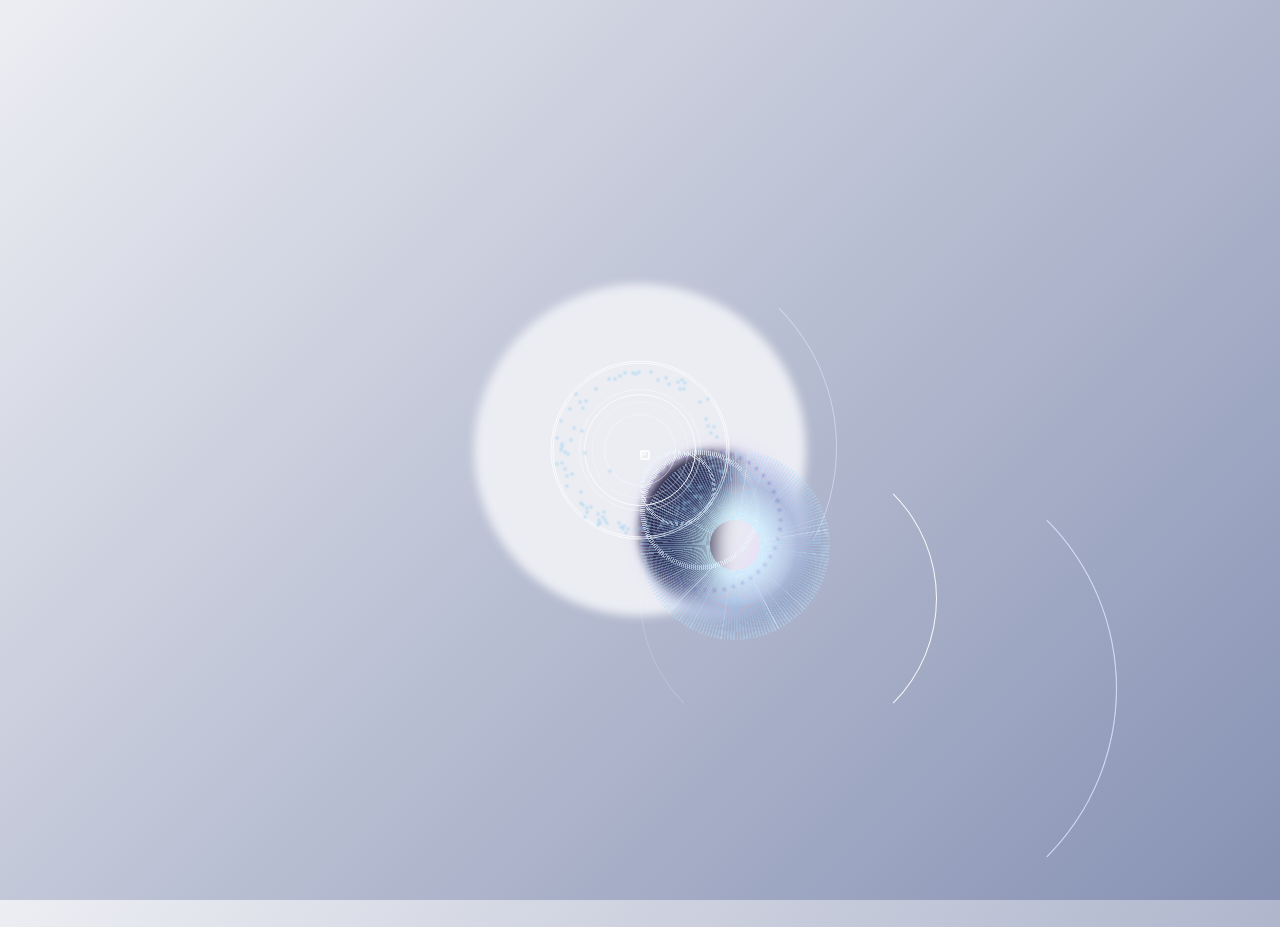
==== commit 70ad5ef0: "switched home page" ====
--- a/index.html
+++ b/index.html
@@ -1,348 +1,55 @@
 <!DOCTYPE html>
-<html>
+<html lang="en" >
 <head>
-    <meta charset="utf-8">
-    <title>AceSardonyx</title>
-
-    <!-- mobile responsive meta -->
-    <meta name="viewport" content="width=device-width, initial-scale=1">
-    <meta name="viewport" content="width=device-width, initial-scale=1, maximum-scale=1">
-  
-    <!-- theme meta -->
-    <meta name="theme-name" content="kaiokacore" />
-
-    <!-- Bootstrap -->
-    <link rel="stylesheet" href="plugins/bootstrap/bootstrap.min.css">
-    <link rel="stylesheet" href="plugins/fontawesome/css/all.css">
-
-    <!-- Main Stylesheet -->
-    <link href="css/style.css" rel="stylesheet">
-
-    <!--Favicon-->
-    <link rel="shortcut icon" href="images/favicon.png" type="image/x-icon">
-    <link rel="icon" href="images/favicon.png" type="image/x-icon">
+  <meta charset="UTF-8">
+  <title>KaiokaCore - Loading...</title>
+  <link rel="stylesheet" href="./style.css">
 
 </head>
 <body>
-    <!-- START preloader-wrapper -->
-    <div class="preloader-wrapper">
-        <div class="preloader-inner">
-            <div class="spinner-border text-red"></div>
-        </div>
-    </div>
-    <!-- END preloader-wrapper -->
-    
-    <!-- START main-wrapper -->
-    <section class="d-flex">
-  
-<!-- start of sidenav -->
-<aside><div class="sidenav position-sticky d-flex flex-column justify-content-between">
-    <a class="navbar-brand" href="index.html" class="logo">
-        <img src="images/logo.png" alt="">
-    </a>
-    <!-- end of navbar-brand -->
+<!-- partial:index.partial.html -->
+<div class="eye"></div>
 
-    <div class="navbar navbar-dark my-4 p-0 font-primary">
-        <ul class="navbar-nav w-100">
-            <li class="nav-item active">
-                <a class="nav-link text-white px-0 pt-0" href="index.html">Home</a>
-            </li>
-            <li class="nav-item ">
-                <a class="nav-link text-white px-0" href="about.html">About</a>
-            </li>
-            <li class="nav-item ">
-                <a class="nav-link text-white px-0" href="contact.html">Contact</a>
-            </li>
-            <li class="nav-item  accordion">
-                <div id="drop-menu" class="drop-menu collapse">
-                    <a class="d-block " href="index-2.html">Home 2</a>
-                    <a class="d-block " href="category.html">Category</a>
-                    <a class="d-block " href="post-details.html">Post Details</a>
-                    <a class="d-block " href="privacy.html">Privacy &amp; Policy</a>
-                </div>
-                <a class="nav-link text-white" href="#!" role="button" data-toggle="collapse" data-target="#drop-menu" aria-expanded="false" aria-controls="drop-menu">Pages</a>
-            </li>
-            <li class="nav-item mt-3">
-                <select class="custom-select bg-transparent rounded-0 text-white shadow-none" id="pick-lang">
-                    <option selected value="en">English</option>
-                    <option value="fr">French</option>
-                </select>
-            </li>
-        </ul>
-    </div>
-    <!-- end of navbar -->
+<div class="circle-1"></div>
+<div class="circle-2"></div>
+<div class="circle-3"></div>
+<div class="circle-4"></div>
+<div class="circle-5"></div>
+<div class="circle-6"></div>
+<div class="circle-7"></div>
+<div class="circle-8"></div>
+<div class="circle-9"></div>
+<div class="circle-10"></div>
+<div class="circle-11"></div>
+<div class="circle-12"></div>
+<div class="circle-13"></div>
+<div class="circle-14"></div>
 
-    <ul class="list-inline nml-2">
-        <li class="list-inline-item">
-            <a href="#!" class="text-white text-red-onHover pr-2">
-                <span class="fab fa-twitter"></span>
-            </a>
-        </li>
-        <li class="list-inline-item">
-            <a href="#!" class="text-white text-red-onHover p-2">
-                <span class="fab fa-facebook-f"></span>
-            </a>
-        </li>
-        <li class="list-inline-item">
-            <a href="#!" class="text-white text-red-onHover p-2">
-                <span class="fab fa-instagram"></span>
-            </a>
-        </li>
-        <li class="list-inline-item">
-            <a href="#!" class="text-white text-red-onHover p-2">
-                <span class="fab fa-linkedin-in"></span>
-            </a>
-        </li>
-    </ul>
-    <!-- end of social-links -->
-</div></aside>
-<!-- end of sidenav -->
-    <div class="main-content">
-        <!-- start of mobile-nav -->
-<header class="mobile-nav pt-4">
-    <div class="container">
-        <div class="row align-items-center">
-            <div class="col-6">
-                <a href="index.html">
-                    <img src="images/logo.png" alt="">
-                </a>
-            </div>
-            <div class="col-6 text-right">
-                <button class="nav-toggle bg-transparent border text-white">
-                    <span class="fas fa-bars"></span>
-                </button>
-            </div>
-        </div>
-    </div>
-</header>
-<div class="nav-toggle-overlay"></div>
-<!-- end of mobile-nav -->
+<div class="glitch"></div>
 
-        <div class="container pt-4 mt-5">
-            <div class="row justify-content-between">
-                <div class="col-lg-7">
-                    <div class="card post-item bg-transparent border-0 mb-5">
-                        <a href="post-details.html">
-                            <img class="card-img-top rounded-0" src="images/post/post-lg/01.png" alt="">
-                        </a>
-                        <div class="card-body px-0">
-                            <h2 class="card-title">
-                                <a class="text-white opacity-75-onHover" href="post-details.html">Id reprehrenderit mollit in tempor naid incididunt cupidatat consectetura</a>
-                            </h2>
-                            <ul class="post-meta mt-3">
-                                <li class="d-inline-block mr-3">
-                                    <span class="fas fa-clock text-primary"></span>
-                                    <a class="ml-1" href="#">24 April, 2016</a>
-                                </li>
-                                <li class="d-inline-block">
-                                    <span class="fas fa-list-alt text-primary"></span>
-                                    <a class="ml-1" href="#">Photography</a>
-                                </li>
-                            </ul>
-                            <p class="card-text my-4">Lorem ipsum dolor sit amet, consectetur adipiscing elit. Tincidunt leo mi, viverra urna. Arcu velit risus, condimentum ut vulputate cursus porttitor turpis in. Diam egestas nec massa, habitasse. Tincidt dui.</p>
-                            <a href="post-details.html" class="btn btn-primary">Read More <img src="images/arrow-right.png" alt=""></a>
-                        </div>
-                    </div>
-                    <!-- end of post-item -->
-                    
-                    <div class="card post-item bg-transparent border-0 mb-5">
-                        <a href="post-details.html">
-                            <img class="card-img-top rounded-0" src="images/post/post-lg/02.png" alt="">
-                        </a>
-                        <div class="card-body px-0">
-                            <h2 class="card-title">
-                                <a class="text-white opacity-75-onHover" href="post-details.html">Excepteur ado Do minim duis laborum Fugiat ea labore qui veniam labore</a>
-                            </h2>
-                            <ul class="post-meta mt-3">
-                                <li class="d-inline-block mr-3">
-                                    <span class="fas fa-clock text-primary"></span>
-                                    <a class="ml-1" href="#">24 April, 2016</a>
-                                </li>
-                                <li class="d-inline-block">
-                                    <span class="fas fa-list-alt text-primary"></span>
-                                    <a class="ml-1" href="#">Photography</a>
-                                </li>
-                            </ul>
-                            <p class="card-text my-4">Lorem ipsum dolor sit amet, consectetur adipiscing elit. Tincidunt leo mi, viverra urna. Arcu velit risus, condimentum ut vulputate cursus porttitor turpis in. Diam egestas nec massa, habitasse. Tincidt dui.</p>
-                            <a href="post-details.html" class="btn btn-primary">Read More <img src="images/arrow-right.png" alt=""></a>
-                        </div>
-                    </div>
-                    <!-- end of post-item -->
-                    
-                    <div class="card post-item bg-transparent border-0 mb-5">
-                        <a href="post-details.html">
-                            <img class="card-img-top rounded-0" src="images/post/post-lg/03.png" alt="">
-                        </a>
-                        <div class="card-body px-0">
-                            <h2 class="card-title">
-                                <a class="text-white opacity-75-onHover" href="post-details.html">Aliquip excepteur cilludm irure laboris sint ea qui ex amet id. Ex nulla etno</a>
-                            </h2>
-                            <ul class="post-meta mt-3">
-                                <li class="d-inline-block mr-3">
-                                    <span class="fas fa-clock text-primary"></span>
-                                    <a class="ml-1" href="#">24 April, 2016</a>
-                                </li>
-                                <li class="d-inline-block">
-                                    <span class="fas fa-list-alt text-primary"></span>
-                                    <a class="ml-1" href="#">Photography</a>
-                                </li>
-                            </ul>
-                            <p class="card-text my-4">Lorem ipsum dolor sit amet, consectetur adipiscing elit. Tincidunt leo mi, viverra urna. Arcu velit risus, condimentum ut vulputate cursus porttitor turpis in. Diam egestas nec massa, habitasse. Tincidt dui.</p>
-                            <a href="post-details.html" class="btn btn-primary">Read More <img src="images/arrow-right.png" alt=""></a>
-                        </div>
-                    </div>
-                    <!-- end of post-item -->
-                </div>
-                <div class="col-lg-4 col-md-5">
-                    <div class="widget text-center">
-                        <img class="author-thumb-sm rounded-circle d-block mx-auto" src="images/author-sm.png" alt="">
-                        <h2 class="widget-title text-white d-inline-block mt-4">About Me</h2>
-                        <p class="mt-4">Lorem ipsum dolor sit coectetur adiing elit. Tincidunfywjt leo mi, viearra urna. Arcu ve isus, condimentum ut vulpate cursus por turpis.</p>
-                        <ul class="list-inline mt-3">
-                            <li class="list-inline-item">
-                                <a href="#!" class="text-white text-primary-onHover p-2">
-                                    <span class="fab fa-twitter"></span>
-                                </a>
-                            </li>
-                            <li class="list-inline-item">
-                                <a href="#!" class="text-white text-primary-onHover p-2">
-                                    <span class="fab fa-facebook-f"></span>
-                                </a>
-                            </li>
-                            <li class="list-inline-item">
-                                <a href="#!" class="text-white text-primary-onHover p-2">
-                                    <span class="fab fa-instagram"></span>
-                                </a>
-                            </li>
-                            <li class="list-inline-item">
-                                <a href="#!" class="text-white text-primary-onHover p-2">
-                                    <span class="fab fa-linkedin-in"></span>
-                                </a>
-                            </li>
-                        </ul>
-                    </div>
-                    <!-- end of author-widget -->
+<div class="fragment-1"></div>
+<div class="fragment-2"></div>
+<div class="fragment-3"></div>
 
-                    <div class="widget bg-dark p-4 text-center">
-                        <h2 class="widget-title text-white d-inline-block mt-4">Subscribe Blog</h2>
-                        <p class="mt-4">Lorem ipsum dolor sit coectetur elit. Tincidu nfywjt leo mi, urna. Arcu ve isus, condimentum ut vulpate cursus por.</p>
-                        <form action="#">
-                            <div class="form-group">
-                                <input type="email" class="form-control bg-transparent rounded-0 my-4" placeholder="Your Email Address">
-                                <button class="btn btn-primary">Subscribe Now <img src="images/arrow-right.png" alt=""></button>
-                            </div>
-                        </form>
-                    </div>
-                    <!-- end of subscription-widget -->
 
-                    <div class="widget">
-                        <div class="mb-5 text-center">
-                            <h2 class="widget-title text-white d-inline-block">Featured Posts</h2>
-                        </div>
-                        <div class="card post-item bg-transparent border-0 mb-5">
-                            <a href="post-details.html">
-                                <img class="card-img-top rounded-0" src="images/post/post-sm/01.png" alt="">
-                            </a>
-                            <div class="card-body px-0">
-                                <h2 class="card-title">
-                                    <a class="text-white opacity-75-onHover" href="post-details.html">Excepteur ado Do minimal duis laborum Fugiat ea</a>
-                                </h2>
-                                <ul class="post-meta mt-3 mb-4">
-                                    <li class="d-inline-block mr-3">
-                                        <span class="fas fa-clock text-primary"></span>
-                                        <a class="ml-1" href="#">24 April, 2016</a>
-                                    </li>
-                                    <li class="d-inline-block">
-                                        <span class="fas fa-list-alt text-primary"></span>
-                                        <a class="ml-1" href="#">Photography</a>
-                                    </li>
-                                </ul>
-                                <a href="post-details.html" class="btn btn-primary">Read More <img src="images/arrow-right.png" alt=""></a>
-                            </div>
-                        </div>
-                        <!-- end of widget-post-item -->
-                        <div class="card post-item bg-transparent border-0 mb-5">
-                            <a href="post-details.html">
-                                <img class="card-img-top rounded-0" src="images/post/post-sm/02.png" alt="">
-                            </a>
-                            <div class="card-body px-0">
-                                <h2 class="card-title">
-                                    <a class="text-white opacity-75-onHover" href="post-details.html">Excepteur ado Do minimal duis laborum Fugiat ea</a>
-                                </h2>
-                                <ul class="post-meta mt-3 mb-4">
-                                    <li class="d-inline-block mr-3">
-                                        <span class="fas fa-clock text-primary"></span>
-                                        <a class="ml-1" href="#">24 April, 2016</a>
-                                    </li>
-                                    <li class="d-inline-block">
-                                        <span class="fas fa-list-alt text-primary"></span>
-                                        <a class="ml-1" href="#">Photography</a>
-                                    </li>
-                                </ul>
-                                <a href="post-details.html" class="btn btn-primary">Read More <img src="images/arrow-right.png" alt=""></a>
-                            </div>
-                        </div>
-                        <!-- end of widget-post-item -->
-                    </div>
-                    <!-- end of post-items widget -->
-                </div>
-            </div>
-        </div>
+<svg width="190" height="190" viewBox="0 0 190 190" fill="none" xmlns="http://www.w3.org/2000/svg">
+	<defs>
+		<clipPath id='bagel1'>
+			<path fill-rule="evenodd" clip-rule="evenodd" d="M95 190C147.467 190 190 147.467 190 95C190 42.533 147.467 0 95 0C42.533 0 0 42.533 0 95C0 147.467 42.533 190 95 190ZM95 120C108.807 120 120 108.807 120 95C120 81.1929 108.807 70 95 70C81.1929 70 70 81.1929 70 95C70 108.807 81.1929 120 95 120Z" />
+		</clipPath>
+		<clipPath id='bagel2'>
+			<path fill-rule="evenodd" clip-rule="evenodd" d="M71 142C110.212 142 142 110.212 142 71C142 31.7878 110.212 0 71 0C31.7878 0 0 31.7878 0 71C0 110.212 31.7878 142 71 142ZM71 139C108.555 139 139 108.555 139 71C139 33.4446 108.555 3 71 3C33.4446 3 3 33.4446 3 71C3 108.555 33.4446 139 71 139Z" />
+		</clipPath>
+		<clipPath id='bagel3'>
+			<path fill-rule="evenodd" clip-rule="evenodd" d="M60 120C93.1372 120 120 93.1372 120 60C120 26.8628 93.1372 0 60 0C26.8628 0 0 26.8628 0 60C0 93.1372 26.8628 120 60 120ZM60 115C90.3757 115 115 90.3757 115 60C115 29.6243 90.3757 5 60 5C29.6243 5 5 29.6243 5 60C5 90.3757 29.6243 115 60 115Z" />
+		</clipPath>
+		<clipPath id='bagel4'>
+			<path fill-rule="evenodd" clip-rule="evenodd" d="M38 76C58.9868 76 76 58.9868 76 38C76 17.0132 58.9868 0 38 0C17.0132 0 0 17.0132 0 38C0 58.9868 17.0132 76 38 76ZM38 72C56.7777 72 72 56.7776 72 38C72 19.2224 56.7777 4 38 4C19.2223 4 4 19.2224 4 38C4 56.7776 19.2223 72 38 72Z" />
+		</clipPath>
+	</defs>
+</svg>
+<!-- partial -->
+  <script  src="./script.js"></script>
 
-        <!-- start of footer -->
-<footer class="bg-dark">
-    <div class="container">
-        <div class="row text-center">
-            <div class="col-lg-3 col-sm-6 mb-5">
-                <h5 class="font-primary text-white mb-4">Inspirations</h5>
-                <ul class="list-unstyled">
-                    <li><a href="#!">Privacy State</a></li>
-                    <li><a href="#!">Privacy</a></li>
-                    <li><a href="#!">State</a></li>
-                    <li><a href="#!">Privacy</a></li>
-                </ul>
-            </div>
-            <div class="col-lg-3 col-sm-6 mb-5">
-                <h5 class="font-primary text-white mb-4">Templates</h5>
-                <ul class="list-unstyled">
-                    <li><a href="#!">Privacy State</a></li>
-                    <li><a href="#!">Privacy</a></li>
-                    <li><a href="#!">State</a></li>
-                    <li><a href="#!">Privacy</a></li>
-                </ul>
-            </div>
-            <div class="col-lg-3 col-sm-6 mb-5">
-                <h5 class="font-primary text-white mb-4">Resource</h5>
-                <ul class="list-unstyled">
-                    <li><a href="#!">Privacy State</a></li>
-                    <li><a href="#!">Privacy</a></li>
-                    <li><a href="#!">State</a></li>
-                    <li><a href="#!">Privacy</a></li>
-                </ul>
-            </div>
-            <div class="col-lg-3 col-sm-6 mb-5">
-                <h5 class="font-primary text-white mb-4">Company</h5>
-                <ul class="list-unstyled">
-                    <li><a href="#!">Privacy State</a></li>
-                    <li><a href="#!">Privacy</a></li>
-                    <li><a href="#!">State</a></li>
-                    <li><a href="#!">Privacy</a></li>
-                </ul>
-            </div>
-        </div>
-    </div>
-</footer>
-<!-- end of footer -->
-    </div>
-
-    </section>
-    <!-- END main-wrapper -->
-
-    <!-- All JS Files -->
-    <script src="plugins/jQuery/jquery.min.js"></script>
-    <script src="plugins/bootstrap/bootstrap.min.js"></script>
-
-    <!-- Main Script -->
-    <script src="js/script.js"></script>
 </body>
 </html>
--- a/style.css
+++ b/style.css
@@ -0,0 +1,681 @@
+html, body {
+	padding: 0; margin: 0;
+}
+
+body {
+	position: relative;
+	width: 100vw;
+	min-width: 800px;
+	height: 100vh;
+	min-height: 600px;
+	background: linear-gradient(-45deg, #8691b3, #edeef3);
+}
+	body *, body *:before, body *:after {
+		content: '';
+		position: absolute;
+		top: 50%; left: 50%;
+	}
+
+
+.eye {
+	width: 332px; height: 332px;
+	transform: translate(-50%, -50%);
+	border-radius: 50%;
+	background: #EBEDF3;
+	filter: blur(5px);
+
+	animation: eyeAnimation 4s cubic-bezier(1, 0, 1, 1) infinite;
+}
+@keyframes eyeAnimation {
+	0%, 33%, 100% {
+		box-shadow: inset -8px -13px 20px -10px rgba(230, 230, 236, 0.04), 64px 55px 40px -40px #38406A, 20px 18px 30px -10px #38406A, inset -70px -50px 60px -30px #4b6398, inset -90px -90px 70px -90px #697398, inset -70px -50px 100px -40px #697398, inset 80px 50px 80px -50px #eeeef3, -25px -15px 50px -10px #F6F6FB, 14px -1px 50px -10px #7e7ea9, 1px 9px 50px -10px #7e7ea9, inset -90px 40px 60px -20px rgba(116, 66, 255, 0.1), inset -90px -120px 60px -20px rgba(116, 66, 255, 0.1);
+    transform: translate(-50%, -50%) scale(1.25);
+	}
+	65% {
+		box-shadow: inset -8px -13px 60px -10px rgba(230, 230, 236, 0.2), 44px 35px 20px -20px #687294, 11px 9px 9px -4px #6e799d, inset -100px -70px 40px -110px #6A789C, inset -90px -90px 70px -90px #697398, inset -70px -50px 100px -40px #697398, inset 80px 50px 80px -50px #eeeef3, -25px -15px 30px -10px #F6F6FB;
+		transform: translate(-50%, -50%) scale(1);
+	}
+}
+
+
+	.eye::after {
+		width: 160px; height: 160px;
+		border-radius: 50%;
+		box-shadow: inset -50px -20px 30px 0px #e7e2f5, inset 100px 10px 20px -27px #2f2c4c, 0px 0px 10px 7px rgba(231, 226, 245, 1);
+
+		animation: pupilAnimationSize 4s cubic-bezier(1, 0, 1, 1) infinite,
+							 pupilAnimationView 4s ease infinite;
+	}
+@keyframes pupilAnimationSize {
+	0%, 30%, 100% { transform: translate(-50%, -50%) scale(0.85); }
+	40%, 90% 			{ transform: translate(-50%, -50%) scale(0.5); }
+}
+@keyframes pupilAnimationView {
+	0%, 30%, 100% {
+		box-shadow: inset -50px -20px 30px 0px #e7e2f5, inset 100px 10px 20px -27px #2f2c4c, 0px 0px 10px 7px rgba(231, 226, 245, 1);
+	}
+	60%, 66% {
+		box-shadow: inset -50px -20px 30px 0px rgba(231, 226, 245, 0), inset 10px 10px 70px -27px rgba(47, 44, 76, 0), 0px 0px 10px 7px hsla(256, 49%, 92%, 0);
+	}
+	90% {
+		box-shadow: inset -50px -20px 30px 0px #e7e2f5, inset 100px 10px 20px -27px #2f2c4c, 0px 0px 10px 7px rgba(231, 226, 245, 1);
+	}
+}
+
+
+.circle-1 {
+	width: 475px; height: 475px;
+	border-radius: 50%;
+	border: 1px solid transparent;
+	border-right-color: rgba(223, 228, 255, 0.6);
+
+	animation: circle1AnimationOpacity 4s ease infinite,
+						 circle1AnimationMove 4s ease infinite;
+}
+@keyframes circle1AnimationMove {
+	00%, 100% 		{ transform: translate(-50%, -50%) rotate(49deg); }
+	07% 					{ transform: translate(-50%, -50%) rotate(38deg); }
+	12%, 19%, 68% { transform: translate(-50%, -50%) rotate(42deg); }
+	26%, 30% 			{ transform: translate(-50%, -50%) rotate(82deg); }
+	73% 					{ transform: translate(-50%, -50%) rotate(34deg); }
+	87%, 92% 			{ transform: translate(-50%, -50%) rotate(69deg); }
+	94% 					{ transform: translate(-50%, -50%) rotate(65deg); }
+}
+@keyframes circle1AnimationOpacity {
+	00%, 27%, 73%, 100% { opacity: 1; }
+	30%, 70% 						{ opacity: 0; }
+}
+
+
+.circle-2 {
+	width: 475px; height: 475px;
+	border-radius: 50%;
+	border: 1px solid transparent;
+	border-right-color: rgba(223, 228, 255, 0.6);
+
+	animation: circle2AnimationOpacity 4s ease infinite,
+						 circle2AnimationMove 4s ease infinite;
+}
+@keyframes circle2AnimationMove {
+	0%, 100% { transform: translate(-50%, -50%) rotate(229deg); }
+	9% 			 { transform: translate(-50%, -50%) rotate(220deg); }
+	14%, 21% { transform: translate(-50%, -50%) rotate(225deg); }
+	29%, 67% { transform: translate(-50%, -50%) rotate(262deg); }
+	82% 		 { transform: translate(-50%, -50%) rotate(241deg); }
+	90%, 94% { transform: translate(-50%, -50%) rotate(249deg); }
+	99% 		 { transform: translate(-50%, -50%) rotate(245deg); }
+}
+@keyframes circle2AnimationOpacity {
+	0%, 27%, 79%, 100% { opacity: 1; }
+	30%, 76% 					 { opacity: 0; }
+}
+
+
+.circle-3 {
+	left: calc(50% + 93px);
+	top: calc(50% - 189px);
+	width: 106px; height: 280px;
+	overflow: hidden;
+}
+	.circle-3::before {
+		left: -275%;
+		top: -4%;
+		width: 393px;
+		height: 393px;
+		border-radius: 50%;
+		border: 1px solid transparent;
+		border-right-color: rgba(223, 228, 255, 0.6);
+
+		animation: circle3Animation 4s ease infinite;
+	}
+@keyframes circle3Animation {
+	0%   { transform: rotate(-3deg); }
+	20%  { transform: rotate(-107deg); }
+	79%  { transform: rotate(-286deg); }
+	100% { transform: rotate(-364deg); }
+}
+
+
+.circle-4 {
+	width: 295px; height: 295px;
+	border-radius: 50%;
+	border: 1px solid transparent;
+	border-right-color: rgb(251, 251, 251);
+	border-left-color: rgba(251, 251, 251, 0.2);
+
+	animation: circle4AnimationMove 4s cubic-bezier(1, 0, 1, 1) infinite,
+						 circle4AnimationOpacity 4s ease infinite;
+}
+@keyframes circle4AnimationMove {
+	0%, 100% { transform: translate(-50%, -50%) rotate(219deg) scale(1); }
+	6% 			 { transform: translate(-50%, -50%) rotate(221deg) scale(0.9); }
+	16% 		 { transform: translate(-50%, -50%) rotate(302deg) scale(0.9); }
+	22% 		 { transform: translate(-50%, -50%) rotate(307deg) scale(0.9); }
+	29% 		 { transform: translate(-50%, -50%) rotate(312deg) scale(0.93); }
+	33% 		 { transform: translate(-50%, -50%) rotate(310deg) scale(0.93); }
+	36% 		 { transform: translate(-50%, -50%) rotate(300deg) scale(0.7); }
+	39% 		 { transform: translate(-50%, -50%) rotate(220deg) scale(0.92); }
+	50%, 57% { transform: translate(-50%, -50%) rotate(248deg) scale(0.92); }
+	66% 		 { transform: translate(-50%, -50%) rotate(225deg) scale(0.92); }
+	73%, 81% { transform: translate(-50%, -50%) rotate(243deg) scale(0.92); }
+	93% 		 { transform: translate(-50%, -50%) rotate(215deg) scale(1); }
+}
+@keyframes circle4AnimationOpacity {
+	00%, 33%, 50%, 100% { opacity: 1; }
+	36%, 39% { opacity: 0; }
+}
+
+
+.circle-5 {
+	width: 100px; height: 100px;
+	transform: translate(-50%, -50%);
+	
+	animation: circle5AnimationSize 4s cubic-bezier(1, 0, 1, 1) infinite,
+						 circle5AnimationView 4s ease infinite;
+}
+	.circle-5::before {
+		width: 173px; height: 173px;
+		border-radius: 50%;
+		border: 1px solid rgb(251, 251, 251);
+		transform: translate(-50%, -50%);
+	}
+	.circle-5::after {
+		width: 177px; height: 177px;
+		border-radius: 50%;
+		border: 1px solid rgb(251, 251, 251);
+		transform: translate(-50%, -50%);
+	}
+@keyframes circle5AnimationSize {
+	0%, 38%, 82.82%, 100% { transform: translate(-50%, -50%) scale(1); }
+	45%, 75.44% 					{ transform: translate(-50%, -50%) scale(0.7); }
+}
+@keyframes circle5AnimationView {
+	0%, 5.7%, 7.4%, 9.8%, 11.5%, 14%, 15.6%, 18.9%, 21.3%, 23.8%, 25.4%, 28.7%, 35.3%, 42%, 77.9%, 82.7%, 83.6%, 85.2%, 86.1%, 91.8%, 93.5%, 97.6%, 100% { opacity: 1; }
+	2.5%, 6.6%, 8.2%, 10.7%, 14.8%, 18%, 20.5%, 22.1%, 24.6%, 27.9%, 36%, 88.6% { opacity: 0.5; }
+	47%, 77.8%, 82.8%, 83.5%, 85.3%, 86%, 90.2%, 92.7%, 96.8%, 99.2% { opacity: 0; }
+}
+
+
+.circle-6 {
+	top: 50%; left: 50%;
+	width: 190px; height: 190px;
+	background: repeating-conic-gradient(from 0deg, rgba(179, 221, 255, 0.4) 0deg 1deg, transparent 1deg 2deg);
+	clip-path: url(#bagel1);
+	border-radius: 50%;
+
+	animation: circle6Animation 4s cubic-bezier(1, 0, 1, 1) infinite;
+}
+@keyframes circle6Animation {
+	0% {
+		transform: translate(-50%, -50%) scale(1);
+	}
+	8%, 35% {
+		transform: translate(-50%, -50%) scale(0.93);
+		opacity: 1;
+	}
+	40%, 90% {
+		transform: translate(-50%, -50%) scale(0.2);
+		opacity: 0;
+	}
+	95%, 100% {
+		transform: translate(-50%, -50%) scale(1);
+		opacity: 1;
+	}
+}
+
+.circle-7 {
+	top: 50%; left: 50%;
+	width: 142px; height: 142px;
+	filter: blur(1px);
+
+	animation: circle6Animation 4s -0.1s cubic-bezier(1, 0, 1, 1) infinite;
+}
+	.circle-7::before {
+		top: 0; left: 0;
+		width: 100%; height: 100%;
+		background: repeating-conic-gradient(from 0deg, rgba(114, 87, 187, 0.6) 0deg 2deg, transparent 2deg 8deg);
+		clip-path: url(#bagel2);
+		border-radius: 50%;
+	}
+
+
+.circle-8 {
+	top: 50%; left: 50%;
+	width: 120px; height: 120px;
+	background: repeating-conic-gradient(from 0deg, rgba(236, 247, 255, 0.68) 0deg 1deg, transparent 1deg 2deg);
+	clip-path: url(#bagel3);
+	border-radius: 50%;
+
+	animation: circle6Animation 4s -0.13s cubic-bezier(1, 0, 1, 1) infinite;
+}
+
+
+.circle-9 {
+	top: 50%; left: 50%;
+	width: 76px; height: 76px;
+	background: repeating-conic-gradient(from 0deg, rgba(236, 247, 255, 0.68) 0deg 1deg, transparent 1deg 2deg);
+	clip-path: url(#bagel4);
+	border-radius: 50%;
+
+	animation: circle6Animation 4s -0.16s cubic-bezier(1, 0, 1, 1) infinite;
+}
+
+
+.circle-10 {
+	top: 50%; left: 50%;
+	width: 190px; height: 190px;
+	background: radial-gradient(rgba(230, 245, 255, 0.6), rgba(201, 243, 255, 0.5), rgba(74, 105, 160, 0.3), transparent 70%);
+	clip-path: url(#bagel1);
+	border-radius: 50%;
+
+	animation: circle10Animation 4s cubic-bezier(1, 0, 1, 1) infinite;
+}
+@keyframes circle10Animation {
+	0% {
+		transform: translate(-50%, -50%) scale(1);
+	}
+	4%, 30% {
+		transform: translate(-50%, -50%) scale(0.93);
+		opacity: 1;
+	}
+	35%, 93% {
+		transform: translate(-50%, -50%) scale(0);
+		opacity: 0;
+	}
+	98%, 100% {
+		transform: translate(-50%, -50%) scale(1);
+		opacity: 1;
+	}
+}
+
+
+.circle-11 {
+	top: 50%; left: 50%;
+	width: 190px; height: 190px;
+	background: repeating-conic-gradient(from 0deg, rgba(229, 243, 255, 0.1) 0deg 1deg, transparent 1deg 8deg, rgba(229, 243, 255, 0.3) 8deg 9deg, transparent 9deg 10deg, rgba(229, 243, 255, 0.1) 10deg 11deg, transparent 11deg 72deg);
+	clip-path: url(#bagel1);
+	border-radius: 50%;
+
+	animation: circle11Animation 4s cubic-bezier(1, 0, 1, 1) infinite;
+}
+@keyframes circle11Animation {
+	0%, 98%, 100% {
+		transform: translate(-50%, -50%) rotate(0deg);
+		opacity: 1;
+	}
+	15% {
+		transform: translate(-50%, -50%) rotate(45deg);
+	}
+	25% {
+		transform: translate(-50%, -50%) rotate(-10deg);
+	}
+	30% {
+		opacity: 1;
+	}
+	35% {
+		transform: translate(-50%, -50%) rotate(-20deg);
+		opacity: 0;
+	}
+	93% {
+		transform: translate(-50%, -50%) rotate(80deg);
+		opacity: 0;
+	}
+}
+
+
+.circle-12 {
+	top: 50%; left: 50%;
+	width: 190px; height: 190px;
+	background: repeating-conic-gradient(from 0deg, rgba(208, 233, 255, 0.2) 20deg 21deg, transparent 21deg 40deg, rgba(192, 223, 249, 0.25) 40deg 41deg, transparent 41deg 43deg, rgba(179, 220, 255, 0.15) 43deg 44deg, transparent 44deg 76deg);
+	clip-path: url(#bagel1);
+	border-radius: 50%;
+
+	animation: circle12Animation 4s cubic-bezier(1, 0, 1, 1) infinite;
+}
+@keyframes circle12Animation {
+	0%, 96%, 100% {
+		transform: translate(-50%, -50%) rotate(0deg);
+		opacity: 1;
+	}
+	10% {
+		transform: translate(-50%, -50%) rotate(45deg);
+	}
+	25% {
+		transform: translate(-50%, -50%) rotate(-45deg);
+	}
+	30% {
+		opacity: 1;
+	}
+	35% {
+		transform: translate(-50%, -50%) rotate(50deg);
+		opacity: 0;
+	}
+	93% {
+		transform: translate(-50%, -50%) rotate(-90deg);
+		opacity: 0;
+	}
+}
+
+
+.circle-13 {
+	width: 100px; height: 100px;
+	transform: translate(-50%, -50%);
+	animation: circle13AnimationSize 4s cubic-bezier(1, 0, 1, 1) infinite,
+						 circle13AnimationView 4s ease infinite;
+}
+	.circle-13::before {
+		width: 110px; height: 110px;
+		border-radius: 50%;
+		border: 1px solid rgb(251, 251, 251);
+		transform: translate(-50%, -50%);
+	}
+	.circle-13::after {
+		width: 120px; height: 120px;
+		border-radius: 50%;
+		border: 1px solid rgba(251, 251, 251, 0.5);
+		transform: translate(-50%, -50%);
+	}
+@keyframes circle13AnimationSize {
+	0%, 32%, 86%, 100% { transform: translate(-50%, -50%) scale(1); }
+	38%, 82% { transform: translate(-50%, -50%) scale(0.2); }
+}
+@keyframes circle13AnimationView {
+	/* подвигать */
+	0% { opacity: 1; }
+	2.5% { opacity: 0.5; }
+	5.7% { opacity: 1; }
+	6.6% { opacity: 0.5; }
+	7.4% { opacity: 1; }
+	8.2% { opacity: 0.5; }
+	9.8% { opacity: 1; }
+	10.7% { opacity: 0.5; }
+	11.5%, 14% { opacity: 1; }
+	14.8% { opacity: 0.5; }
+	15.6% { opacity: 1; }
+	18% { opacity: 0.5; }
+	18.9% { opacity: 1; }
+	20.5% { opacity: 0.5; }
+	21.3% { opacity: 1; }
+	22.1% { opacity: 0.5; }
+	23.8% { opacity: 1; }
+	24.6% { opacity: 0.5; }
+	25.4% { opacity: 1; }
+	27.9% { opacity: 0.5; }
+	28.7%, 32% { opacity: 1; }
+	38% { opacity: 0; }
+	82% { opacity: 0; }
+	86% { opacity: 1; }
+	88.6% { opacity: 0.5; }
+	90.2% { opacity: 0; }
+	91.8% { opacity: 1; }
+	92.7% { opacity: 0; }
+	93.5% { opacity: 1; }
+	96.8% { opacity: 0; }
+	97.6% { opacity: 1; }
+	99.2% { opacity: 0; }
+	100% { opacity: 1; }
+}
+
+.circle-14 {
+	width: 100px; height: 100px;
+	transform: translate(-50%, -50%);
+	animation: circle13AnimationSize 4s -0.15s cubic-bezier(1, 0, 1, 1) infinite,
+						 circle14AnimationView 4s ease infinite;
+}
+	.circle-14::before {
+		width: 70px; height: 70px;
+		border-radius: 50%;
+		border: 1px solid rgba(251, 251, 251, 0.5);
+		transform: translate(-50%, -50%);
+	}
+	.circle-14::after {
+		width: 95px; height: 95px;
+		border-radius: 50%;
+		border: 1px solid rgba(251, 251, 251, 0.3);
+		transform: translate(-50%, -50%);
+	}
+
+@keyframes circle14AnimationView {
+	/* подвигать */
+	0% { opacity: 1; }
+	2.5% { opacity: 0.5; }
+	5.7% { opacity: 1; }
+	6.6% { opacity: 0.5; }
+	7.4% { opacity: 1; }
+	8.2% { opacity: 0.5; }
+	9.8% { opacity: 1; }
+	10.7% { opacity: 0.5; }
+	11.5%, 14% { opacity: 1; }
+	14.8% { opacity: 0.5; }
+	15.6% { opacity: 1; }
+	18% { opacity: 0.5; }
+	18.9% { opacity: 1; }
+	20.5% { opacity: 0.5; }
+	21.3% { opacity: 1; }
+	22.1% { opacity: 0.5; }
+	23.8% { opacity: 1; }
+	24.6% { opacity: 0.5; }
+	25.4% { opacity: 1; }
+	27.9% { opacity: 0.5; }
+	28.7%, 32% { opacity: 1; }
+	38% { opacity: 0; }
+	82% { opacity: 0; }
+	86% { opacity: 1; }
+	88.6% { opacity: 0.5; }
+	90.2% { opacity: 0; }
+	91.8% { opacity: 1; }
+	92.7% { opacity: 0; }
+	93.5% { opacity: 1; }
+	96.8% { opacity: 0; }
+	97.6% { opacity: 1; }
+	99.2% { opacity: 0; }
+	100% { opacity: 1; }
+}
+
+
+.glitch {
+	width: 2px; height: 2px;
+	box-shadow: -21px -75px #8AC7ED, -16px -78px #8AC7ED, -8px -78px #8AC7ED, -5px -77px #8AC7ED, -2px -79px #8AC7ED, 10px -79px #8AC7ED, 25px -73px #8AC7ED, 41px -71px #8AC7ED, 44px -68px #8AC7ED, -26px -72px #8AC7ED, -45px -62px #8AC7ED, -65px -57px #8AC7ED, 59px -49px #8AC7ED, 67px -52px #8AC7ED, 37px -69px #8AC7ED, 43px -62px #8AC7ED, 39px -62px #8AC7ED, 17px -71px #8AC7ED, 28px -67px #8AC7ED, 65px -32px #8AC7ED, 73px -24px #8AC7ED, 67px -25px #8AC7ED, 76px -14px #8AC7ED, 70px -18px #8AC7ED, 82px 21px #8AC7ED, 79px 20px #8AC7ED, 72px 15px #8AC7ED, 55px 45px #8AC7ED, 48px 51px #8AC7ED, 43px 58px #8AC7ED, 37px 57px #8AC7ED, 36px 63px #8AC7ED, 32px 76px #8AC7ED, 35px 70px #8AC7ED, 25px 71px #8AC7ED, 20px 75px #8AC7ED, 5px 70px #8AC7ED, 7px 75px #8AC7ED, -5px 79px #8AC7ED, 3px 78px #8AC7ED, -1px 77px #8AC7ED, -13px 78px #8AC7ED, -15px 82px #8AC7ED, -20px 76px #8AC7ED, -18px 78px #8AC7ED, -17px 75px #8AC7ED, -22px 72px #8AC7ED, -34px 72px #8AC7ED, -36px 69px #8AC7ED, -43px 74px #8AC7ED, -41px 72px #8AC7ED, -42px 69px #8AC7ED, -38px 66px #8AC7ED, -43px 63px #8AC7ED, -37px 61px #8AC7ED, -56px 66px #8AC7ED, -54px 61px #8AC7ED, -58px 54px #8AC7ED, -60px 41px #8AC7ED, -50px 56px #8AC7ED, -54px 57px #8AC7ED, -60px 52px #8AC7ED, -74px 35px #8AC7ED, -76px 18px #8AC7ED, -74px 25px #8AC7ED, -69px 23px #8AC7ED, -84px 13px #8AC7ED, -73px 3px #8AC7ED, -80px -1px #8AC7ED, -79px -4px #8AC7ED, -79px -7px #8AC7ED, -70px -11px #8AC7ED, -67px -23px #8AC7ED, -84px -13px #8AC7ED, -71px -42px #8AC7ED, -61px -49px #8AC7ED, -58px -43px #8AC7ED, -55px -50px #8AC7ED, -32px -72px #8AC7ED, -80px -30px #8AC7ED, -59px -20px #8AC7ED, -79px 12px #8AC7ED, -76px 1px #8AC7ED, 8px 57px #8AC7ED, 59px 36px #8AC7ED, 60px 46px #8AC7ED, 54px 59px #8AC7ED, 44px 52px #8AC7ED, -31px 20px #8AC7ED, -56px 2px #8AC7ED, 47px 35px #8AC7ED, 70px 6px #8AC7ED, 60px -2px #8AC7ED,
+							-21px -75px 0 1px rgba(255, 255, 255, 0.1), -16px -78px 0 1px rgba(255, 255, 255, 0.1), -8px -78px 0 1px rgba(255, 255, 255, 0.1), -5px -77px 0 1px rgba(255, 255, 255, 0.1), -2px -79px 0 1px rgba(255, 255, 255, 0.1), 10px -79px 0 1px rgba(255, 255, 255, 0.1), 25px -73px 0 1px rgba(255, 255, 255, 0.1), 41px -71px 0 1px rgba(255, 255, 255, 0.1), 44px -68px 0 1px rgba(255, 255, 255, 0.1), -26px -72px 0 1px rgba(255, 255, 255, 0.1), -45px -62px 0 1px rgba(255, 255, 255, 0.1), -65px -57px 0 1px rgba(255, 255, 255, 0.1), 59px -49px 0 1px rgba(255, 255, 255, 0.1), 67px -52px 0 1px rgba(255, 255, 255, 0.1), 37px -69px 0 1px rgba(255, 255, 255, 0.1), 43px -62px 0 1px rgba(255, 255, 255, 0.1), 39px -62px 0 1px rgba(255, 255, 255, 0.1), 17px -71px 0 1px rgba(255, 255, 255, 0.1), 28px -67px 0 1px rgba(255, 255, 255, 0.1), 65px -32px 0 1px rgba(255, 255, 255, 0.1), 73px -24px 0 1px rgba(255, 255, 255, 0.1), 67px -25px 0 1px rgba(255, 255, 255, 0.1), 76px -14px 0 1px rgba(255, 255, 255, 0.1), 70px -18px 0 1px rgba(255, 255, 255, 0.1), 82px 21px 0 1px rgba(255, 255, 255, 0.1), 79px 20px 0 1px rgba(255, 255, 255, 0.1), 72px 15px 0 1px rgba(255, 255, 255, 0.1), 55px 45px 0 1px rgba(255, 255, 255, 0.1), 48px 51px 0 1px rgba(255, 255, 255, 0.1), 43px 58px 0 1px rgba(255, 255, 255, 0.1), 37px 57px 0 1px rgba(255, 255, 255, 0.1), 36px 63px 0 1px rgba(255, 255, 255, 0.1), 32px 76px 0 1px rgba(255, 255, 255, 0.1), 35px 70px 0 1px rgba(255, 255, 255, 0.1), 25px 71px 0 1px rgba(255, 255, 255, 0.1), 20px 75px 0 1px rgba(255, 255, 255, 0.1), 5px 70px 0 1px rgba(255, 255, 255, 0.1), 7px 75px 0 1px rgba(255, 255, 255, 0.1), -5px 79px 0 1px rgba(255, 255, 255, 0.1), 3px 78px 0 1px rgba(255, 255, 255, 0.1), -1px 77px 0 1px rgba(255, 255, 255, 0.1), -13px 78px 0 1px rgba(255, 255, 255, 0.1), -15px 82px 0 1px rgba(255, 255, 255, 0.1), -20px 76px 0 1px rgba(255, 255, 255, 0.1), -18px 78px 0 1px rgba(255, 255, 255, 0.1), -17px 75px 0 1px rgba(255, 255, 255, 0.1), -22px 72px 0 1px rgba(255, 255, 255, 0.1), -34px 72px 0 1px rgba(255, 255, 255, 0.1), -36px 69px 0 1px rgba(255, 255, 255, 0.1), -43px 74px 0 1px rgba(255, 255, 255, 0.1), -41px 72px 0 1px rgba(255, 255, 255, 0.1), -42px 69px 0 1px rgba(255, 255, 255, 0.1), -38px 66px 0 1px rgba(255, 255, 255, 0.1), -43px 63px 0 1px rgba(255, 255, 255, 0.1), -37px 61px 0 1px rgba(255, 255, 255, 0.1), -56px 66px 0 1px rgba(255, 255, 255, 0.1), -54px 61px 0 1px rgba(255, 255, 255, 0.1), -58px 54px 0 1px rgba(255, 255, 255, 0.1), -60px 41px 0 1px rgba(255, 255, 255, 0.1), -50px 56px 0 1px rgba(255, 255, 255, 0.1), -54px 57px 0 1px rgba(255, 255, 255, 0.1), -60px 52px 0 1px rgba(255, 255, 255, 0.1), -74px 35px 0 1px rgba(255, 255, 255, 0.1), -76px 18px 0 1px rgba(255, 255, 255, 0.1), -74px 25px 0 1px rgba(255, 255, 255, 0.1), -69px 23px 0 1px rgba(255, 255, 255, 0.1), -84px 13px 0 1px rgba(255, 255, 255, 0.1), -73px 3px 0 1px rgba(255, 255, 255, 0.1), -80px -1px 0 1px rgba(255, 255, 255, 0.1), -79px -4px 0 1px rgba(255, 255, 255, 0.1), -79px -7px 0 1px rgba(255, 255, 255, 0.1), -70px -11px 0 1px rgba(255, 255, 255, 0.1), -67px -23px 0 1px rgba(255, 255, 255, 0.1), -84px -13px 0 1px rgba(255, 255, 255, 0.1), -71px -42px 0 1px rgba(255, 255, 255, 0.1), -61px -49px 0 1px rgba(255, 255, 255, 0.1), -58px -43px 0 1px rgba(255, 255, 255, 0.1), -55px -50px 0 1px rgba(255, 255, 255, 0.1), -32px -72px 0 1px rgba(255, 255, 255, 0.1), -80px -30px 0 1px rgba(255, 255, 255, 0.1), -59px -20px 0 1px rgba(255, 255, 255, 0.1), -79px 12px 0 1px rgba(255, 255, 255, 0.1), -76px 1px 0 1px rgba(255, 255, 255, 0.1), 8px 57px 0 1px rgba(255, 255, 255, 0.1), 59px 36px 0 1px rgba(255, 255, 255, 0.1), 60px 46px 0 1px rgba(255, 255, 255, 0.1), 54px 59px 0 1px rgba(255, 255, 255, 0.1), 44px 52px 0 1px rgba(255, 255, 255, 0.1), -31px 20px 0 1px rgba(255, 255, 255, 0.1), -56px 2px 0 1px rgba(255, 255, 255, 0.1), 47px 35px 0 1px rgba(255, 255, 255, 0.1), 70px 6px 0 1px rgba(255, 255, 255, 0.1), 60px -2px 0 1px rgba(255, 255, 255, 0.1);
+	filter: blur(1px);
+
+	animation: glitchAnimationOpacity 4s cubic-bezier(1, 0, 1, 1) infinite,
+						 glitchAnimationMove 4s cubic-bezier(1, 0, 1, 1) infinite,
+						 glitchAnimationBright 4s cubic-bezier(1, 0, 1, 1) infinite;
+}
+@keyframes glitchAnimationOpacity {
+	0%, 30%, 96%, 100% { opacity: 1; }
+	35%, 93% 					 { opacity: 0; }
+}
+@keyframes glitchAnimationMove {
+	0%, 100% { transform: translate(-50%, -50%) rotate(0deg); }
+	35%, 65% { transform: translate(-50%, -50%) rotate(4320deg); }
+}
+@keyframes glitchAnimationBright {
+	0%, 100% { filter: blur(1px); }
+	35%, 65% { filter: blur(1px) brightness(1.8); }
+}
+
+
+.fragment-1::before {
+	width: 6px; height: 6px;
+	border: 2px solid rgba(255, 255, 255, 0.3);
+	border-radius: 2px;
+	
+	animation: fragment1BeforeAnimationMove 4s -0.15s cubic-bezier(1, 0, 1, 1) infinite;
+}
+@keyframes fragment1BeforeAnimationMove {
+	0%, 100% {
+		transform: rotate(0deg) translate(71px, -181px);
+		opacity: 1;
+	}
+	37% {
+		transform: rotate(15deg) translate(71px, -181px);
+		opacity: 1;
+	}
+	37.1%, 76.9% {
+		opacity: 0;
+	}
+	77% {
+		transform: rotate(-2deg) translate(71px, -181px);
+		opacity: 1;
+	}
+	90% {
+		transform: rotate(-9deg) translate(71px, -181px);
+	}
+}
+
+
+.fragment-1::after {
+	width: 6px; height: 6px;
+	border: 2px solid rgba(255, 255, 255, 0.3);
+	border-radius: 2px;
+
+	animation: fragment1AfterAnimationMove 4s -0.15s cubic-bezier(1, 0, 1, 1) infinite;
+}
+@keyframes fragment1AfterAnimationMove {
+	0%, 100% {
+		transform: rotate(0deg) translate(285px, 48px);
+		opacity: 1;
+	}
+	7% {
+		transform: rotate(5deg) translate(285px, 48px);
+	}
+	22% {
+		transform: rotate(-1deg) translate(285px, 48px);
+	}
+	40% {
+		transform: rotate(-3deg) translate(285px, 48px);
+		opacity: 1;
+	}
+	40.1%, 81.9% {
+		opacity: 0;
+	}
+	82% {
+		transform: rotate(-15deg) translate(285px, 48px);
+		opacity: 1;
+	}
+}
+
+
+.fragment-2::after {
+	width: 6px; height: 6px;
+	border: 2px solid rgba(255, 255, 255, 0.3);
+	border-radius: 2px;
+
+	animation: fragment2AfterAnimationMove 4s -0.15s cubic-bezier(1, 0, 1, 1) infinite;
+}
+@keyframes fragment2AfterAnimationMove {
+	0%, 100% {
+		transform: rotate(0deg) translate(-220px, 162px);
+		opacity: 1;
+	}
+	46% {
+		transform: rotate(-8deg) translate(-220px, 162px);
+		opacity: 1;
+	}
+	46.1%, 97.9% {
+		opacity: 0;
+	}
+	98% {
+		transform: rotate(2deg) translate(-220px, 162px);
+		opacity: 1;
+	}
+}
+
+
+.fragment-2::before {
+	width: 6px; height: 6px;
+	border: 2px solid rgba(255, 255, 255, 0.3);
+	border-radius: 2px;
+
+	animation: fragment2BeforeAnimationMove 4s -0.15s cubic-bezier(1, 0, 1, 1) infinite;
+}
+@keyframes fragment2BeforeAnimationMove {
+	0%, 100% {
+		transform: rotate(0deg) translate(284px, 111px);
+		opacity: 1;
+	}
+	2% {
+		transform: rotate(2deg) translate(284px, 111px);
+	}
+	9% {
+		transform: rotate(-5deg) translate(284px, 111px);
+	}
+	15%, 22% {
+		transform: rotate(-3deg) translate(284px, 111px);
+	}
+	27% {
+		transform: rotate(-2deg) translate(284px, 111px);
+		opacity: 1;
+	}
+	38.9% {
+		transform: rotate(-9deg) translate(284px, 111px);
+	}
+	39%, 76.9% {
+		opacity: 0;
+	}
+	77% {
+		transform: rotate(-9deg) translate(284px, 111px);
+		opacity: 1;
+	}
+}
+
+
+.fragment-3::after {
+	width: 6px; height: 6px;
+	background: rgba(255, 255, 255, 0.3);
+	border-radius: 2px;
+
+	animation: fragment3AfterAnimationMove 4s -0.15s cubic-bezier(1, 0, 1, 1) infinite;
+}
+@keyframes fragment3AfterAnimationMove {
+	0%, 4.9%, 65.1%, 100% {
+		opacity: 0;
+	}
+	5% {
+		transform: rotate(0deg) translate(183px, 198px);
+		opacity: 1;
+	}
+	16% {
+		transform: rotate(-9deg) translate(284px, 111px);
+		opacity: 1;
+	}
+	16.1%, 60.9% {
+		opacity: 0;
+	}
+	61% {
+		transform: rotate(5deg) translate(284px, 111px);
+		opacity: 1;
+	}
+	65% {
+		transform: rotate(10deg) translate(284px, 111px);
+		opacity: 1;
+	}
+}
+
+
+.fragment-3::before {
+	width: 6px; height: 6px;
+	background: rgba(255, 255, 255, 0.3);
+	border-radius: 2px;
+
+	animation: fragment3BeforeAnimationMove 4s -0.15s cubic-bezier(1, 0, 1, 1) infinite;
+}
+@keyframes fragment3BeforeAnimationMove {
+	0%, 100% {
+		transform: rotate(0deg) translate(-253px, -126px);
+		opacity: 1;
+	}
+	22% {
+		transform: rotate(25deg) translate(-253px, -126px);
+		opacity: 1;
+	}
+	22.1%, 95.9% {
+		opacity: 0;
+	}
+	96% {
+		transform: rotate(-5deg) translate(-253px, -126px);
+		opacity: 1;
+	}
+}